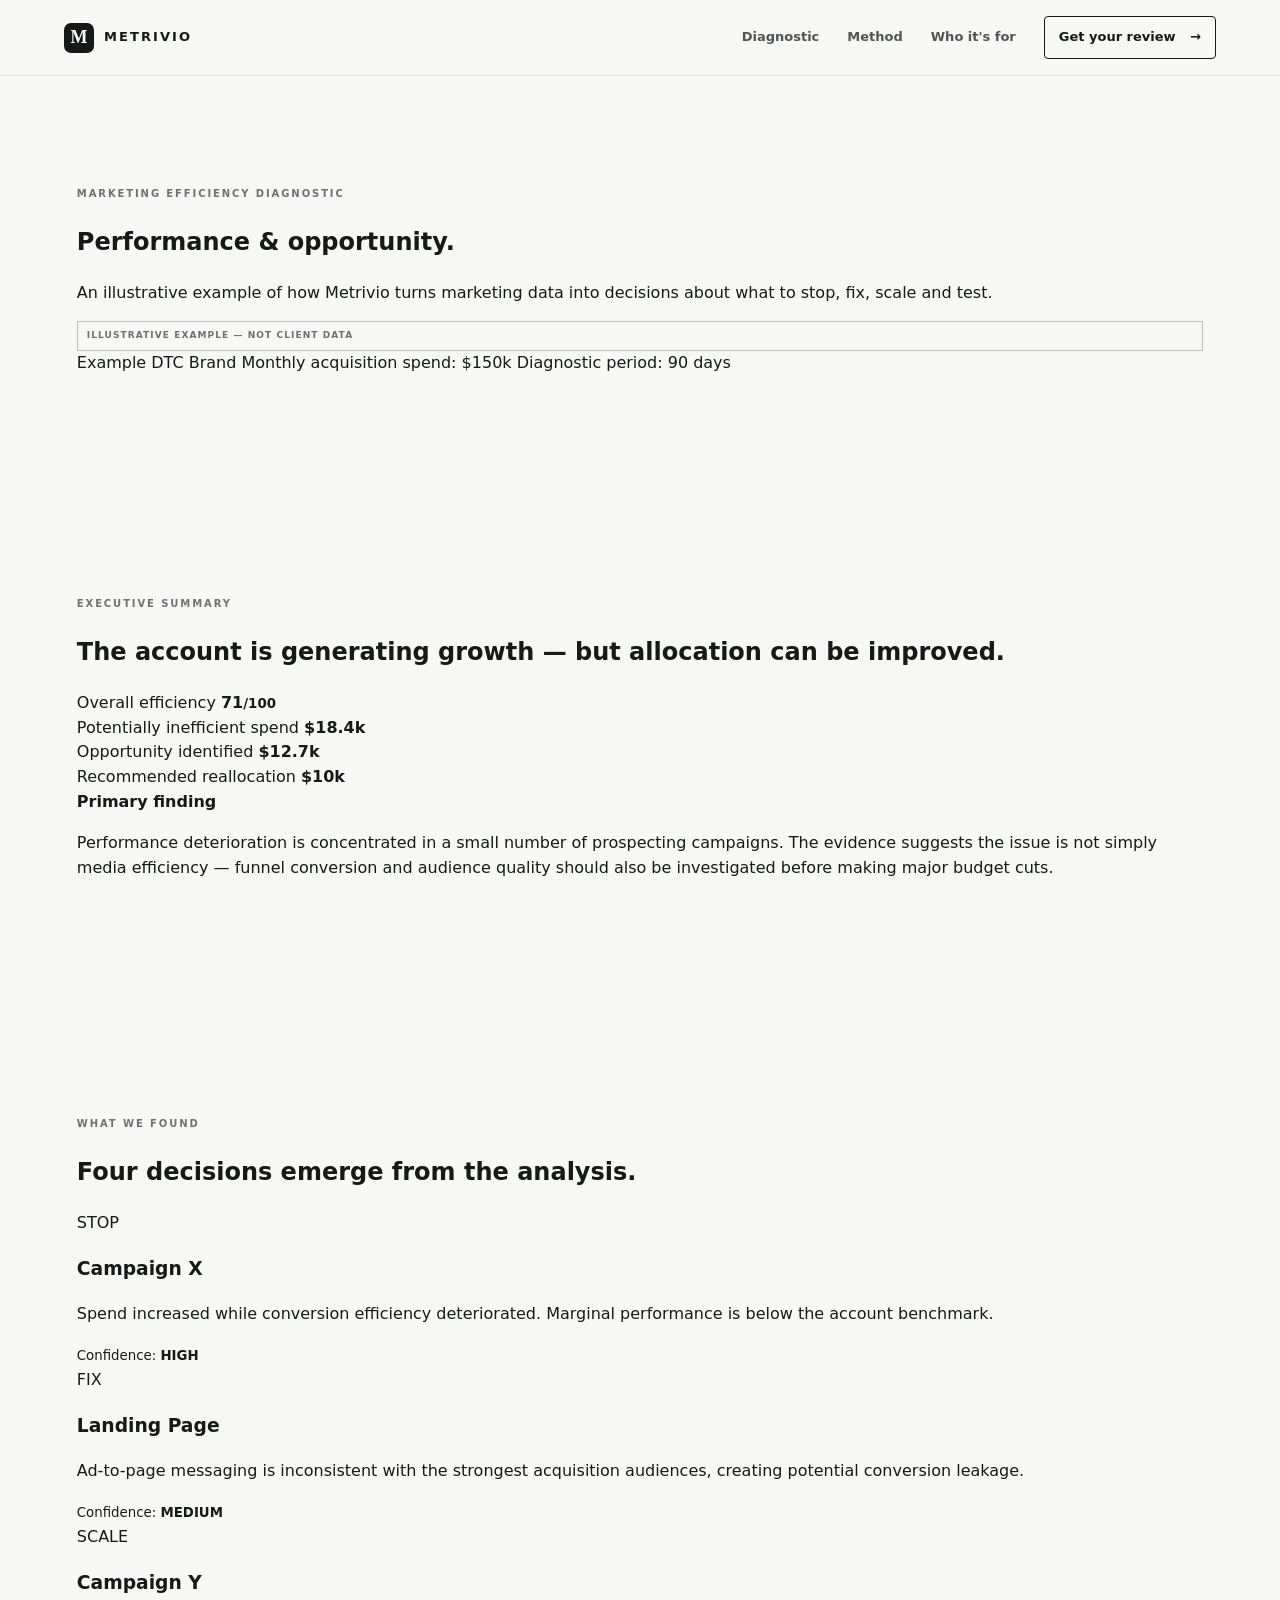
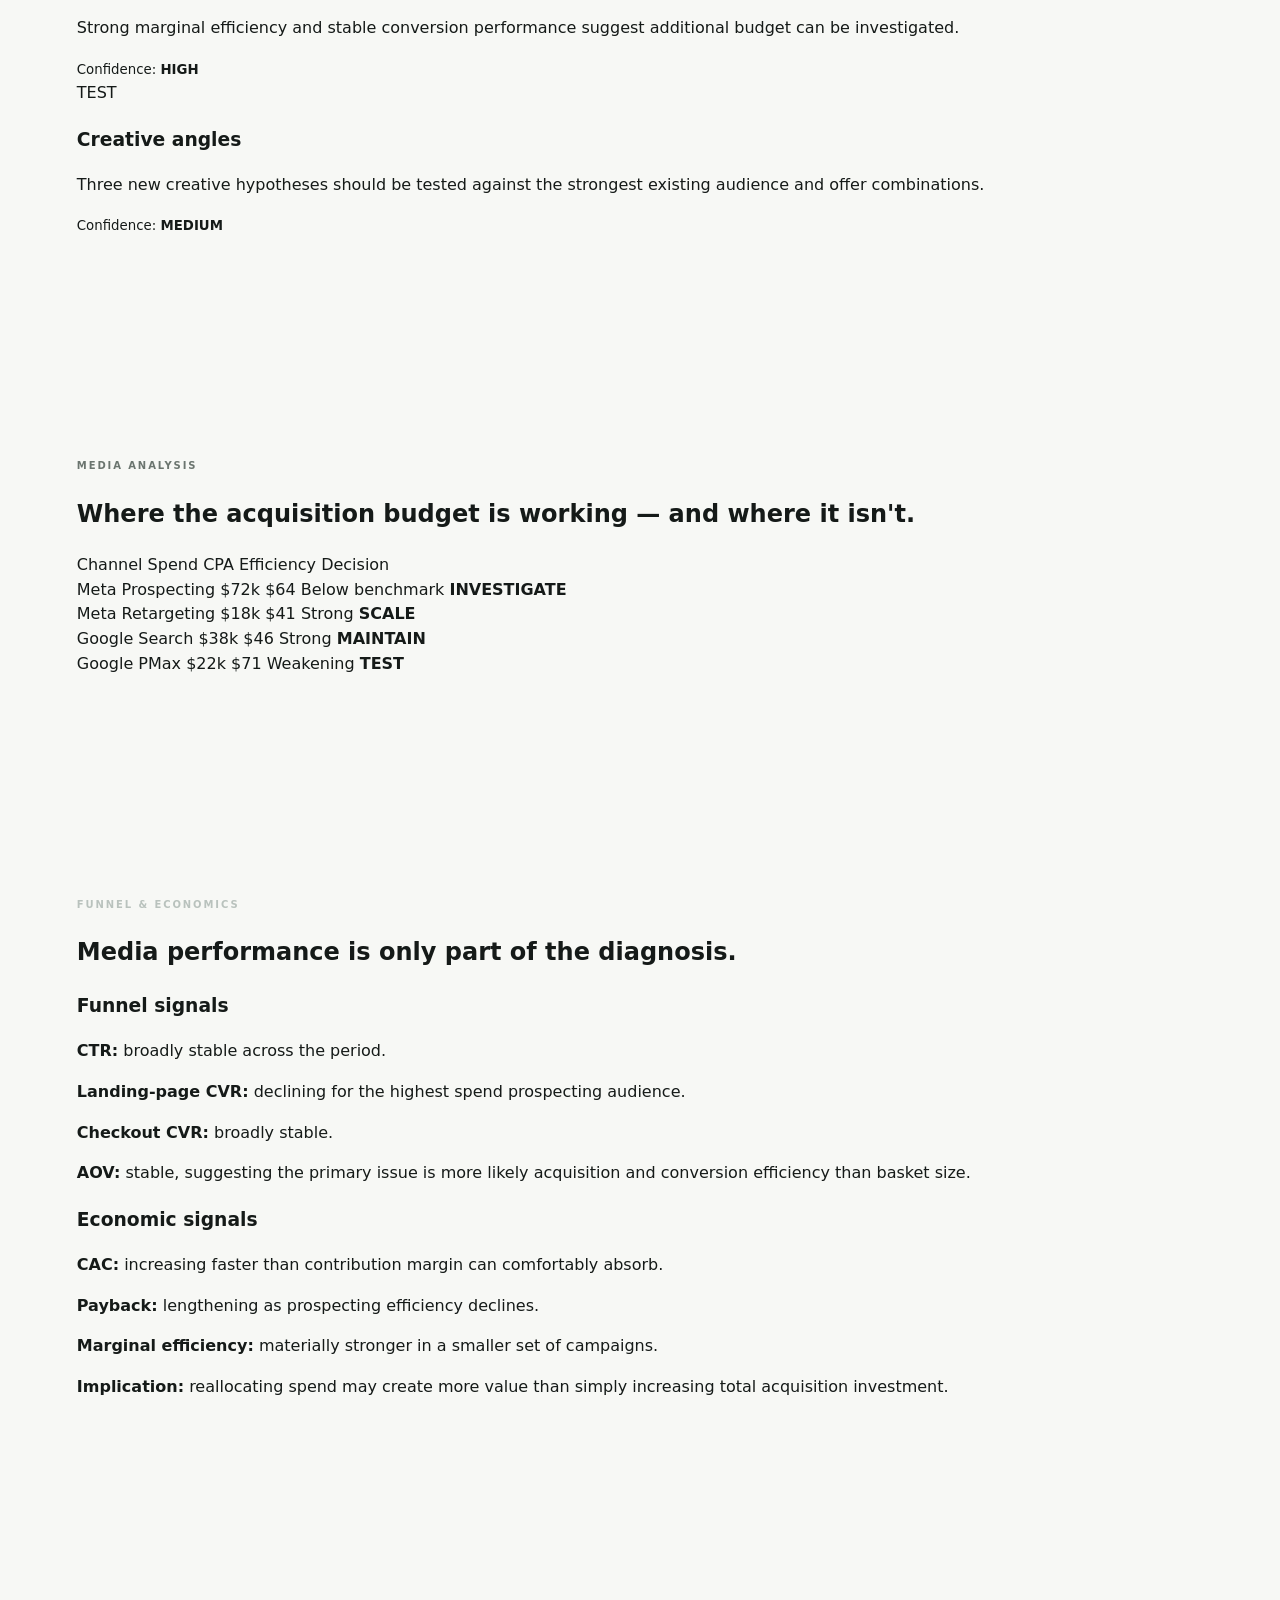
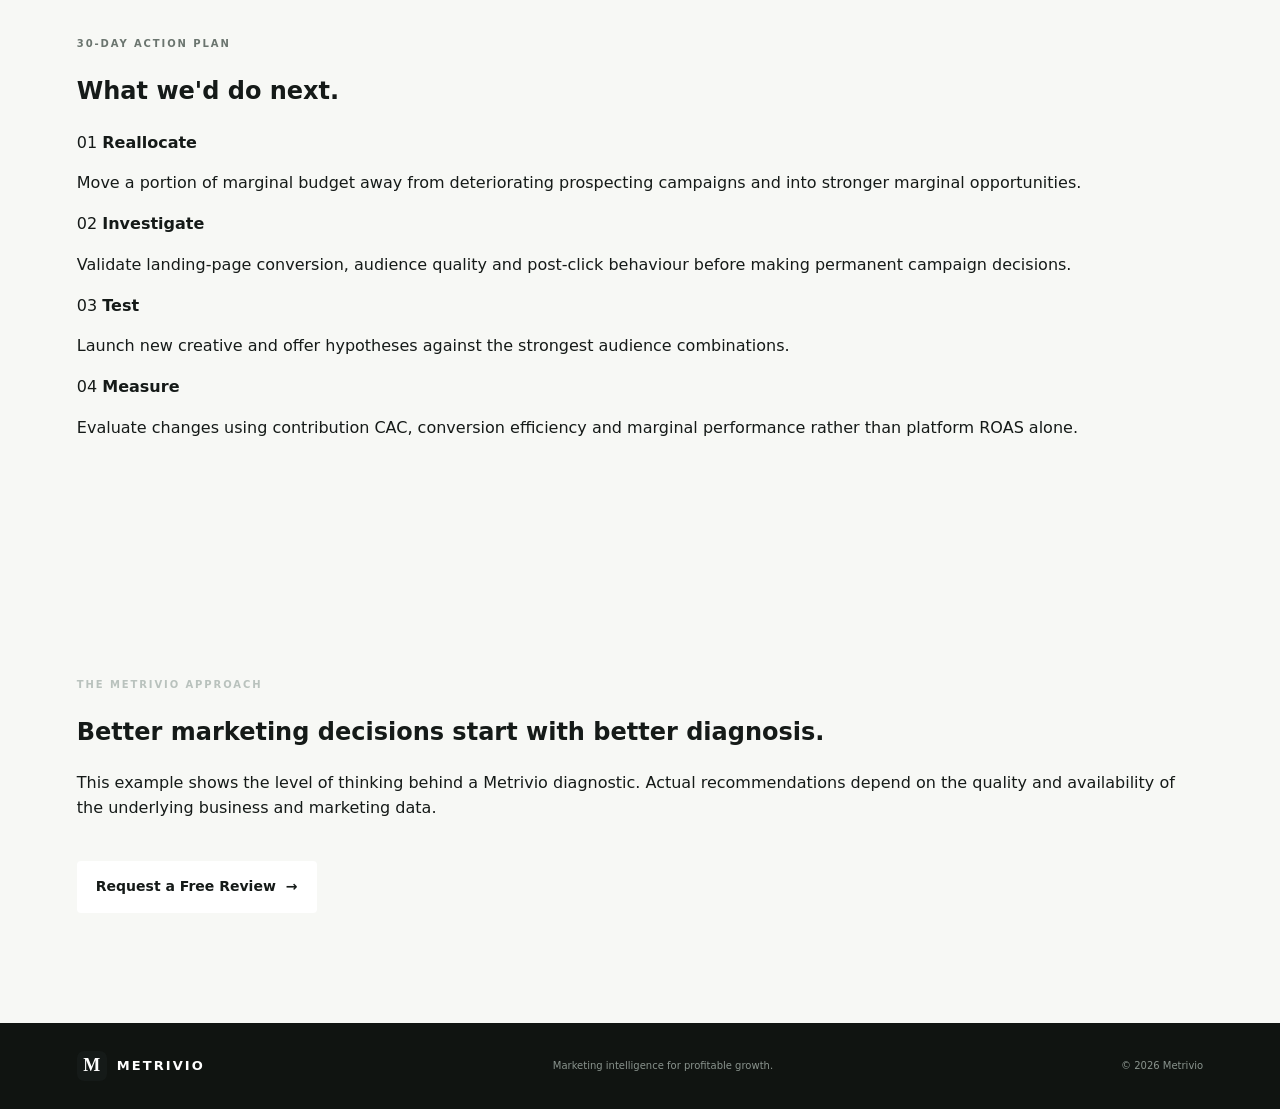
==== sample-report.html @ 9c907dd5 "Create sample-report.html" ====
<!doctype html>
<html lang="en">
<head>
  <meta charset="utf-8">
  <meta name="viewport" content="width=device-width, initial-scale=1">

  <title>Metrivio — Sample Marketing Efficiency Diagnostic</title>

  <meta name="description" content="Illustrative Metrivio Marketing Efficiency Diagnostic showing how marketing performance is assessed across media, funnel and economics.">

  <link rel="stylesheet" href="style.css">
</head>

<body>

<header class="site-header">
  <a class="brand" href="index.html" aria-label="Metrivio home">
    <span class="brand-mark">M</span>
    <span>METRIVIO</span>
  </a>

  <nav aria-label="Primary navigation">
    <a href="index.html#diagnostic">Diagnostic</a>
    <a href="index.html#method">Method</a>
    <a href="index.html#fit">Who it's for</a>
    <a class="nav-cta" href="index.html#contact">
      Get your review <span>→</span>
    </a>
  </nav>
</header>

<main>

<section class="report-hero">

  <div class="eyebrow">
    MARKETING EFFICIENCY DIAGNOSTIC
  </div>

  <div class="report-hero-top">

    <div>
      <h1>Performance &amp; opportunity.</h1>

      <p>
        An illustrative example of how Metrivio turns marketing data
        into decisions about what to stop, fix, scale and test.
      </p>
    </div>

    <div class="fictional">
      ILLUSTRATIVE EXAMPLE — NOT CLIENT DATA
    </div>

  </div>

  <div class="report-meta">
    <span>Example DTC Brand</span>
    <span>Monthly acquisition spend: $150k</span>
    <span>Diagnostic period: 90 days</span>
  </div>

</section>


<section class="report-section">

  <div class="report-section-head">
    <div class="eyebrow">EXECUTIVE SUMMARY</div>
    <h2>The account is generating growth — but allocation can be improved.</h2>
  </div>

  <div class="report-summary">

    <div>
      <span>Overall efficiency</span>
      <strong>71<small>/100</small></strong>
    </div>

    <div>
      <span>Potentially inefficient spend</span>
      <strong>$18.4k</strong>
    </div>

    <div>
      <span>Opportunity identified</span>
      <strong>$12.7k</strong>
    </div>

    <div>
      <span>Recommended reallocation</span>
      <strong>$10k</strong>
    </div>

  </div>

  <div class="report-callout">

    <strong>Primary finding</strong>

    <p>
      Performance deterioration is concentrated in a small number of
      prospecting campaigns. The evidence suggests the issue is not
      simply media efficiency — funnel conversion and audience quality
      should also be investigated before making major budget cuts.
    </p>

  </div>

</section>


<section class="report-section report-grey">

  <div class="report-section-head">
    <div class="eyebrow">WHAT WE FOUND</div>
    <h2>Four decisions emerge from the analysis.</h2>
  </div>

  <div class="report-decisions">

    <article>
      <span class="report-tag stop">STOP</span>
      <h3>Campaign X</h3>
      <p>
        Spend increased while conversion efficiency deteriorated.
        Marginal performance is below the account benchmark.
      </p>
      <small>Confidence: <strong>HIGH</strong></small>
    </article>

    <article>
      <span class="report-tag fix">FIX</span>
      <h3>Landing Page</h3>
      <p>
        Ad-to-page messaging is inconsistent with the strongest
        acquisition audiences, creating potential conversion leakage.
      </p>
      <small>Confidence: <strong>MEDIUM</strong></small>
    </article>

    <article>
      <span class="report-tag scale">SCALE</span>
      <h3>Campaign Y</h3>
      <p>
        Strong marginal efficiency and stable conversion performance
        suggest additional budget can be investigated.
      </p>
      <small>Confidence: <strong>HIGH</strong></small>
    </article>

    <article>
      <span class="report-tag test">TEST</span>
      <h3>Creative angles</h3>
      <p>
        Three new creative hypotheses should be tested against the
        strongest existing audience and offer combinations.
      </p>
      <small>Confidence: <strong>MEDIUM</strong></small>
    </article>

  </div>

</section>


<section class="report-section">

  <div class="report-section-head">
    <div class="eyebrow">MEDIA ANALYSIS</div>
    <h2>Where the acquisition budget is working — and where it isn't.</h2>
  </div>

  <div class="report-table">

    <div class="report-table-head">
      <span>Channel</span>
      <span>Spend</span>
      <span>CPA</span>
      <span>Efficiency</span>
      <span>Decision</span>
    </div>

    <div>
      <span>Meta Prospecting</span>
      <span>$72k</span>
      <span>$64</span>
      <span>Below benchmark</span>
      <b>INVESTIGATE</b>
    </div>

    <div>
      <span>Meta Retargeting</span>
      <span>$18k</span>
      <span>$41</span>
      <span>Strong</span>
      <b>SCALE</b>
    </div>

    <div>
      <span>Google Search</span>
      <span>$38k</span>
      <span>$46</span>
      <span>Strong</span>
      <b>MAINTAIN</b>
    </div>

    <div>
      <span>Google PMax</span>
      <span>$22k</span>
      <span>$71</span>
      <span>Weakening</span>
      <b>TEST</b>
    </div>

  </div>

</section>


<section class="report-section report-dark">

  <div class="report-section-head">
    <div class="eyebrow light">FUNNEL &amp; ECONOMICS</div>
    <h2>Media performance is only part of the diagnosis.</h2>
  </div>

  <div class="report-two-column">

    <div>
      <h3>Funnel signals</h3>

      <p>
        <strong>CTR:</strong> broadly stable across the period.
      </p>

      <p>
        <strong>Landing-page CVR:</strong> declining for the highest
        spend prospecting audience.
      </p>

      <p>
        <strong>Checkout CVR:</strong> broadly stable.
      </p>

      <p>
        <strong>AOV:</strong> stable, suggesting the primary issue is
        more likely acquisition and conversion efficiency than basket size.
      </p>
    </div>

    <div>
      <h3>Economic signals</h3>

      <p>
        <strong>CAC:</strong> increasing faster than contribution margin
        can comfortably absorb.
      </p>

      <p>
        <strong>Payback:</strong> lengthening as prospecting efficiency declines.
      </p>

      <p>
        <strong>Marginal efficiency:</strong> materially stronger in a
        smaller set of campaigns.
      </p>

      <p>
        <strong>Implication:</strong> reallocating spend may create more
        value than simply increasing total acquisition investment.
      </p>
    </div>

  </div>

</section>


<section class="report-section">

  <div class="report-section-head">
    <div class="eyebrow">30-DAY ACTION PLAN</div>
    <h2>What we'd do next.</h2>
  </div>

  <div class="report-actions">

    <div>
      <span>01</span>
      <strong>Reallocate</strong>
      <p>
        Move a portion of marginal budget away from deteriorating
        prospecting campaigns and into stronger marginal opportunities.
      </p>
    </div>

    <div>
      <span>02</span>
      <strong>Investigate</strong>
      <p>
        Validate landing-page conversion, audience quality and
        post-click behaviour before making permanent campaign decisions.
      </p>
    </div>

    <div>
      <span>03</span>
      <strong>Test</strong>
      <p>
        Launch new creative and offer hypotheses against the strongest
        audience combinations.
      </p>
    </div>

    <div>
      <span>04</span>
      <strong>Measure</strong>
      <p>
        Evaluate changes using contribution CAC, conversion efficiency
        and marginal performance rather than platform ROAS alone.
      </p>
    </div>

  </div>

</section>


<section class="report-final">

  <div class="eyebrow light">THE METRIVIO APPROACH</div>

  <h2>
    Better marketing decisions start with
    better diagnosis.
  </h2>

  <p>
    This example shows the level of thinking behind a Metrivio diagnostic.
    Actual recommendations depend on the quality and availability of the
    underlying business and marketing data.
  </p>

  <a class="button button-light" href="index.html#contact">
    Request a Free Review <span>→</span>
  </a>

</section>

</main>

<footer>

  <a class="brand" href="index.html">
    <span class="brand-mark">M</span>
    <span>METRIVIO</span>
  </a>

  <span>Marketing intelligence for profitable growth.</span>

  <span>© 2026 Metrivio</span>

</footer>

</body>
</html>
---- style.css ----
:root{--ink:#151a18;--muted:#68706c;--line:#dfe4e0;--paper:#f7f8f5;--white:#fff;--accent:#b8d8c2;--soft:#edf1ed;--serif:Georgia,"Times New Roman",serif;--sans:Inter,ui-sans-serif,system-ui,-apple-system,BlinkMacSystemFont,"Segoe UI",sans-serif}
*{box-sizing:border-box}html{scroll-behavior:smooth}body{margin:0;background:var(--paper);color:var(--ink);font-family:var(--sans);font-size:16px;line-height:1.55}a{color:inherit;text-decoration:none}button,input,select,textarea{font:inherit}section{padding:110px max(6vw,28px)}.site-header{height:76px;padding:0 max(5vw,24px);display:flex;align-items:center;justify-content:space-between;border-bottom:1px solid var(--line);background:rgba(247,248,245,.92);backdrop-filter:blur(12px);position:sticky;top:0;z-index:20}.brand{display:flex;align-items:center;gap:10px;font-size:13px;font-weight:800;letter-spacing:.16em}.brand-mark{width:30px;height:30px;border-radius:7px;background:var(--ink);color:#fff;display:grid;place-items:center;font-family:var(--serif);font-size:18px;letter-spacing:0}.site-header nav{display:flex;align-items:center;gap:28px;font-size:13px;font-weight:650}.site-header nav a:not(.nav-cta){color:#4e5652}.nav-cta{border:1px solid var(--ink);padding:10px 14px;border-radius:4px}.nav-cta span,.button span{margin-left:10px}.hero{padding-top:92px;padding-bottom:92px}.eyebrow{font-size:10px;letter-spacing:.19em;font-weight:800;color:#6b756f;margin-bottom:22px}.eyebrow span{display:inline-block;width:7px;height:7px;border-radius:50%;background:#88ad94;margin-right:8px}.eyebrow.light{color:#b9c2bd}.hero-grid{max-width:1240px;margin:auto;display:grid;grid-template-columns:1.07fr .93fr;gap:70px;align-items:center}.hero h1{font-size:clamp(48px,6.2vw,86px);line-height:.98;letter-spacing:-.055em;max-width:850px;margin:0 0 28px;font-weight:720}.hero h1 em,.dark-section h2 em,.progression h2 em,.cta-section h2 em{font-family:var(--serif);font-weight:400}.hero-copy{max-width:690px;font-size:19px;color:#4f5954;line-height:1.65}.hero-actions{margin-top:32px}.button{display:inline-flex;align-items:center;justify-content:center;border:0;border-radius:4px;padding:15px 19px;font-weight:750;font-size:14px;cursor:pointer;transition:.2s transform,.2s opacity}.button:hover{transform:translateY(-2px)}.button-dark{background:var(--ink);color:#fff}.button-light{background:#fff;color:var(--ink);margin-top:24px}.trust{font-size:11px;margin:25px 0 8px;color:#59635e;display:flex;gap:9px;flex-wrap:wrap}.trust i{font-style:normal;color:#a5ada8}.qualifier{font-size:12px;color:#6b746f}.flow-card{border:1px solid #d7ddd9;background:#fff;padding:28px;box-shadow:0 22px 60px rgba(21,26,24,.07)}.flow-label{font-size:10px;font-weight:800;letter-spacing:.17em;color:#7a837e;border-bottom:1px solid var(--line);padding-bottom:18px}.flow{padding-top:22px}.flow-node{display:grid;grid-template-columns:34px 1fr;column-gap:12px;padding:15px 0}.flow-node b{font-size:10px;color:#87908a}.flow-node strong{font-size:18px;line-height:1.2}.flow-node small{grid-column:2;color:#7b847f;font-size:11px;margin-top:2px}.flow-line{height:20px;border-left:1px solid #cbd3ce;margin-left:17px}.flow-node.accent{background:#eef4ef;margin:0 -14px;padding:15px 14px;border-left:2px solid #7ea18a}.flow-footer{border-top:1px solid var(--line);margin-top:16px;padding-top:16px;font-family:var(--serif);font-size:14px}.dashboard-section{background:#fff}.section-intro{max-width:1240px;margin:0 auto 44px}.section-intro h2,.method h2,.progression h2,.process h2,.faq h2{font-size:clamp(38px,4.6vw,62px);line-height:1.03;letter-spacing:-.045em;margin:0;max-width:800px}.section-intro p{color:var(--muted);max-width:560px;margin-top:18px}.dashboard{max-width:1240px;margin:auto;border:1px solid #cfd7d1;background:#f9faf8;box-shadow:0 24px 80px rgba(21,26,24,.08);padding:28px}.dash-top{display:flex;justify-content:space-between;gap:20px;align-items:start;border-bottom:1px solid var(--line);padding-bottom:20px}.dash-kicker{font-size:9px;letter-spacing:.18em;font-weight:800;color:#7a847e}.dash-top h3{font-size:20px;margin:5px 0 0}.fictional{font-size:9px;letter-spacing:.12em;font-weight:800;border:1px solid #b7c3bb;padding:7px 9px;color:#68736c;white-space:nowrap}.dash-metrics{display:grid;grid-template-columns:repeat(4,1fr);border-bottom:1px solid var(--line)}.dash-metrics>div{padding:24px 18px;border-right:1px solid var(--line)}.dash-metrics>div:last-child{border:0}.dash-metrics span{display:block;color:#6e7772;font-size:10px;text-transform:uppercase;letter-spacing:.08em}.dash-metrics strong{display:block;font-size:27px;letter-spacing:-.04em;margin-top:5px}.dash-metrics strong small{font-size:13px;color:#818983}.dash-metrics>div>small{font-size:10px;color:#8a928d}.meter{height:3px;background:#dfe5e1;margin-top:10px}.meter i{display:block;height:100%;background:#6f8d78}.decision-grid{display:grid;grid-template-columns:repeat(4,1fr);gap:10px;margin-top:18px}.decision{background:#fff;border:1px solid var(--line);padding:20px;min-height:160px}.decision .tag{font-size:9px;font-weight:850;letter-spacing:.15em;display:inline-block;padding:5px 7px;margin-bottom:30px}.decision.stop .tag{background:#ece3df}.decision.fix .tag{background:#ecece2}.decision.scale .tag{background:#e1eee5}.decision.test .tag{background:#e8e5ed}.decision b{display:block;font-size:15px}.decision p{font-size:11px;color:#6d7671;margin:3px 0 15px}.decision small{font-size:10px;color:#818a85}.dash-note{font-size:10px;color:#7d8681;margin:18px 0 0}.dark-section{background:var(--ink);color:#f5f7f4;padding-top:105px;padding-bottom:105px}.problem-grid{max-width:1240px;margin:auto;display:grid;grid-template-columns:.9fr 1.1fr;gap:100px}.dark-section h2{font-size:clamp(42px,5vw,68px);line-height:1.02;letter-spacing:-.05em;margin:0}.problem-cards{display:grid;gap:0}.problem-cards article{border-top:1px solid #3d4541;padding:25px 0}.problem-cards article:last-child{border-bottom:1px solid #3d4541}.problem-cards span{font-size:10px;color:#87918b}.problem-cards h3{font-size:19px;margin:4px 0}.problem-cards p{color:#aeb7b2;font-size:13px;max-width:470px;margin:0}.method{background:#f0f3ef}.centered{text-align:center}.centered h2{margin-left:auto;margin-right:auto}.steps{max-width:1240px;margin:auto;display:grid;grid-template-columns:repeat(5,1fr);border-top:1px solid #cdd5cf;border-bottom:1px solid #cdd5cf}.steps article{padding:28px 20px;border-right:1px solid #cdd5cf}.steps article:last-child{border:0}.steps span,.deliverable-grid span,.process-grid span{font-size:10px;color:#78827c}.steps h3{font-size:17px;margin:30px 0 8px}.steps p{font-size:12px;color:#66706a}.principle{max-width:1240px;margin:28px auto 0;border-left:3px solid #6f8d78;background:#e5ebe6;padding:20px 24px;display:flex;gap:28px;align-items:center}.principle strong{font-family:var(--serif);font-size:22px;font-weight:400}.principle span{font-size:12px;color:#606a64}.analyse{background:#fff}.analysis-grid{max-width:1240px;margin:auto;display:grid;grid-template-columns:repeat(4,1fr);border-top:1px solid var(--line);border-bottom:1px solid var(--line)}.analysis-grid article{padding:26px;border-right:1px solid var(--line);min-height:300px}.analysis-grid article:last-child{border:0}.analysis-no{font-size:10px;color:#859089}.analysis-grid h3{font-family:var(--serif);font-size:29px;font-weight:400;margin:22px 0}.analysis-grid div{font-size:12px;padding:6px 0;border-top:1px solid #edf0ed;color:#5d6862}.closing-line{max-width:800px;margin:34px auto 0;text-align:center;font-family:var(--serif);font-size:22px}.progression{background:#e9eee9}.metric-path{max-width:1000px;margin:55px auto 30px;display:flex;justify-content:center;align-items:center;gap:22px;flex-wrap:wrap}.metric-path span,.metric-path strong{font-size:clamp(16px,2vw,25px);letter-spacing:-.02em}.metric-path strong{font-family:var(--serif);font-weight:400}.metric-path i{font-style:normal;color:#849088}.center-copy{max-width:650px;text-align:center;margin:auto;color:#626c66;font-size:13px}.deliverables{background:#fff}.deliverable-grid{max-width:1240px;margin:auto;display:grid;grid-template-columns:repeat(4,1fr);border-top:1px solid var(--line);border-bottom:1px solid var(--line)}.deliverable-grid article{padding:30px 24px;border-right:1px solid var(--line);min-height:220px}.deliverable-grid article:last-child{border:0}.deliverable-grid h3{font-size:17px;margin:30px 0 8px}.deliverable-grid p{font-size:12px;color:#69736d}.no-fluff{max-width:1240px;margin:20px auto 0;text-align:right;font-size:12px;color:#707a74}.no-fluff strong{color:var(--ink)}.example{background:#f1f3f0}.example-head{max-width:1240px;margin:auto;display:grid;grid-template-columns:1fr auto;align-items:end}.example-head .eyebrow{grid-column:1/-1}.example-head h2{font-size:clamp(38px,4.6vw,58px);line-height:1;letter-spacing:-.045em;margin:0}.example-table{max-width:1240px;margin:45px auto 0;border-top:1px solid #cbd3ce}.example-table>div{display:grid;grid-template-columns:180px 1fr;gap:30px;padding:22px 0;border-bottom:1px solid #cbd3ce}.example-table b{font-size:10px;text-transform:uppercase;letter-spacing:.13em}.example-table p{margin:0;font-size:14px;color:#5e6862;max-width:700px}.fit{background:#fff;display:grid;grid-template-columns:1fr 1fr;gap:80px;max-width:none}.fit>div{max-width:570px}.fit>div:first-child{justify-self:end}.fit h2{font-size:clamp(40px,4.8vw,62px);line-height:1.02;letter-spacing:-.05em;margin:0}.fit-columns{display:grid;grid-template-columns:1fr 1fr;gap:40px}.fit-columns h3{font-size:13px;text-transform:uppercase;letter-spacing:.1em;margin:0 0 18px}.fit-columns p{font-size:12px;color:#606a64;margin:9px 0}.not-fit{border-left:1px solid var(--line);padding-left:40px}.about{max-width:1240px;margin:auto;display:grid;grid-template-columns:150px 1fr;gap:60px;align-items:start}.about-mark{font-family:var(--serif);font-size:100px;line-height:.8}.about h2{font-size:clamp(40px,4.5vw,60px);letter-spacing:-.05em;margin:0 0 20px}.about p{max-width:700px;color:#5d6862}.founder{margin-top:35px;display:flex;gap:14px;align-items:baseline}.founder strong{font-size:14px}.founder span{font-size:11px;color:#77807b}.process{background:#f0f3ef}.process-grid{max-width:1240px;margin:auto;display:grid;grid-template-columns:repeat(4,1fr);border-top:1px solid #cdd5cf}.process-grid article{padding:28px 20px;border-right:1px solid #cdd5cf}.process-grid article:last-child{border:0}.process-grid b{display:block;margin:24px 0 6px;font-size:16px}.process-grid p{font-size:12px;color:#66706a}.faq{background:#fff;display:grid;grid-template-columns:.75fr 1.25fr;gap:90px}.faq-list{border-top:1px solid var(--line)}details{border-bottom:1px solid var(--line);padding:0}summary{list-style:none;cursor:pointer;padding:22px 0;font-weight:700;font-size:14px;display:flex;justify-content:space-between}summary::-webkit-details-marker{display:none}summary:after{content:"+";font-size:20px;font-weight:400;color:#7c8680}details[open] summary:after{content:"−"}details p{font-size:13px;color:#66706a;max-width:600px;margin:0 0 22px}.cta-section{background:var(--ink);color:#fff;padding-top:105px;padding-bottom:100px}.cta-inner{max-width:1050px;margin:auto}.cta-section h2{font-size:clamp(46px,6vw,78px);line-height:.98;letter-spacing:-.055em;margin:0;max-width:950px}.cta-section>div>p{color:#b6bfba;max-width:620px;font-size:16px;margin:25px 0}.form-grid{display:grid;grid-template-columns:1fr 1fr;gap:16px;margin-top:35px}.form-grid label{font-size:10px;letter-spacing:.08em;text-transform:uppercase;color:#aeb8b2}.form-grid input,.form-grid select,.form-grid textarea{display:block;width:100%;margin-top:7px;background:#202622;border:1px solid #424a46;color:#fff;border-radius:3px;padding:12px 13px;outline:none;resize:vertical}.form-grid input:focus,.form-grid select:focus,.form-grid textarea:focus{border-color:#a9b7ae}.form-note{font-size:11px!important;color:#8f9993!important;margin:14px 0 0!important}.endpoint-note{font-size:10px!important;color:#68736c!important;margin-top:18px!important}.success{margin-top:30px;padding:25px;border:1px solid #4b5a51;background:#1c241f;display:grid;gap:5px}.success[hidden]{display:none!important}.success span{font-size:12px;color:#aab5ae}footer{background:#101411;color:#89938d;padding:28px max(6vw,28px);display:flex;align-items:center;justify-content:space-between;gap:20px;font-size:10px}footer .brand{color:#fff}.sticky-cta{display:none}
@media(max-width:900px){section{padding:80px 24px}.site-header nav a:not(.nav-cta){display:none}.hero{padding-top:65px}.hero-grid,.problem-grid,.fit,.faq{grid-template-columns:1fr;gap:45px}.hero h1{font-size:clamp(45px,12vw,70px)}.flow-card{max-width:650px}.dash-metrics{grid-template-columns:1fr 1fr}.dash-metrics>div:nth-child(2){border-right:0}.dash-metrics>div:nth-child(-n+2){border-bottom:1px solid var(--line)}.decision-grid{grid-template-columns:1fr 1fr}.steps{grid-template-columns:1fr 1fr}.steps article:nth-child(2n){border-right:0}.steps article{border-bottom:1px solid #cdd5cf}.steps article:last-child{grid-column:1/-1}.analysis-grid{grid-template-columns:1fr 1fr}.analysis-grid article:nth-child(2){border-right:0}.analysis-grid article{border-bottom:1px solid var(--line)}.deliverable-grid{grid-template-columns:1fr 1fr}.deliverable-grid article:nth-child(2){border-right:0}.deliverable-grid article{border-bottom:1px solid var(--line)}.fit>div:first-child{justify-self:auto}.about{grid-template-columns:80px 1fr;gap:30px}.about-mark{font-size:65px}.process-grid{grid-template-columns:1fr 1fr}.process-grid article:nth-child(2){border-right:0}.process-grid article{border-bottom:1px solid #cdd5cf}.faq{gap:35px}.sticky-cta{display:flex;position:fixed;bottom:14px;left:14px;right:14px;z-index:30;background:var(--ink);color:#fff;justify-content:center;padding:14px;border-radius:4px;font-size:13px;font-weight:750;box-shadow:0 10px 30px rgba(0,0,0,.2)}.sticky-cta span{margin-left:10px}.form-grid{grid-template-columns:1fr}footer{flex-wrap:wrap}}
@media(max-width:560px){.site-header{height:66px}.nav-cta{padding:8px 10px;font-size:11px}.hero-copy{font-size:16px}.trust{display:block;line-height:2}.trust i{margin:0 5px}.flow-card{padding:20px}.dash-top{display:block}.fictional{display:inline-block;margin-top:15px;white-space:normal}.dash-metrics,.decision-grid,.analysis-grid,.deliverable-grid,.process-grid{grid-template-columns:1fr}.dash-metrics>div{border-right:0!important;border-bottom:1px solid var(--line)}.decision{min-height:140px}.steps{grid-template-columns:1fr}.steps article{border-right:0!important}.steps article:last-child{grid-column:auto}.principle{display:block}.principle span{display:block;margin-top:8px}.example-head{display:block}.example-head .fictional{margin-top:18px}.example-table>div{grid-template-columns:1fr;gap:8px}.fit-columns{grid-template-columns:1fr;gap:28px}.not-fit{border-left:0;border-top:1px solid var(--line);padding:28px 0 0}.about{grid-template-columns:1fr}.about-mark{display:none}.form-grid{gap:13px}footer{display:grid}}
.founder-note {
    font-size: 13px;
    color: #5d6862;
    max-width: 700px;
    margin-top: 16px;
}
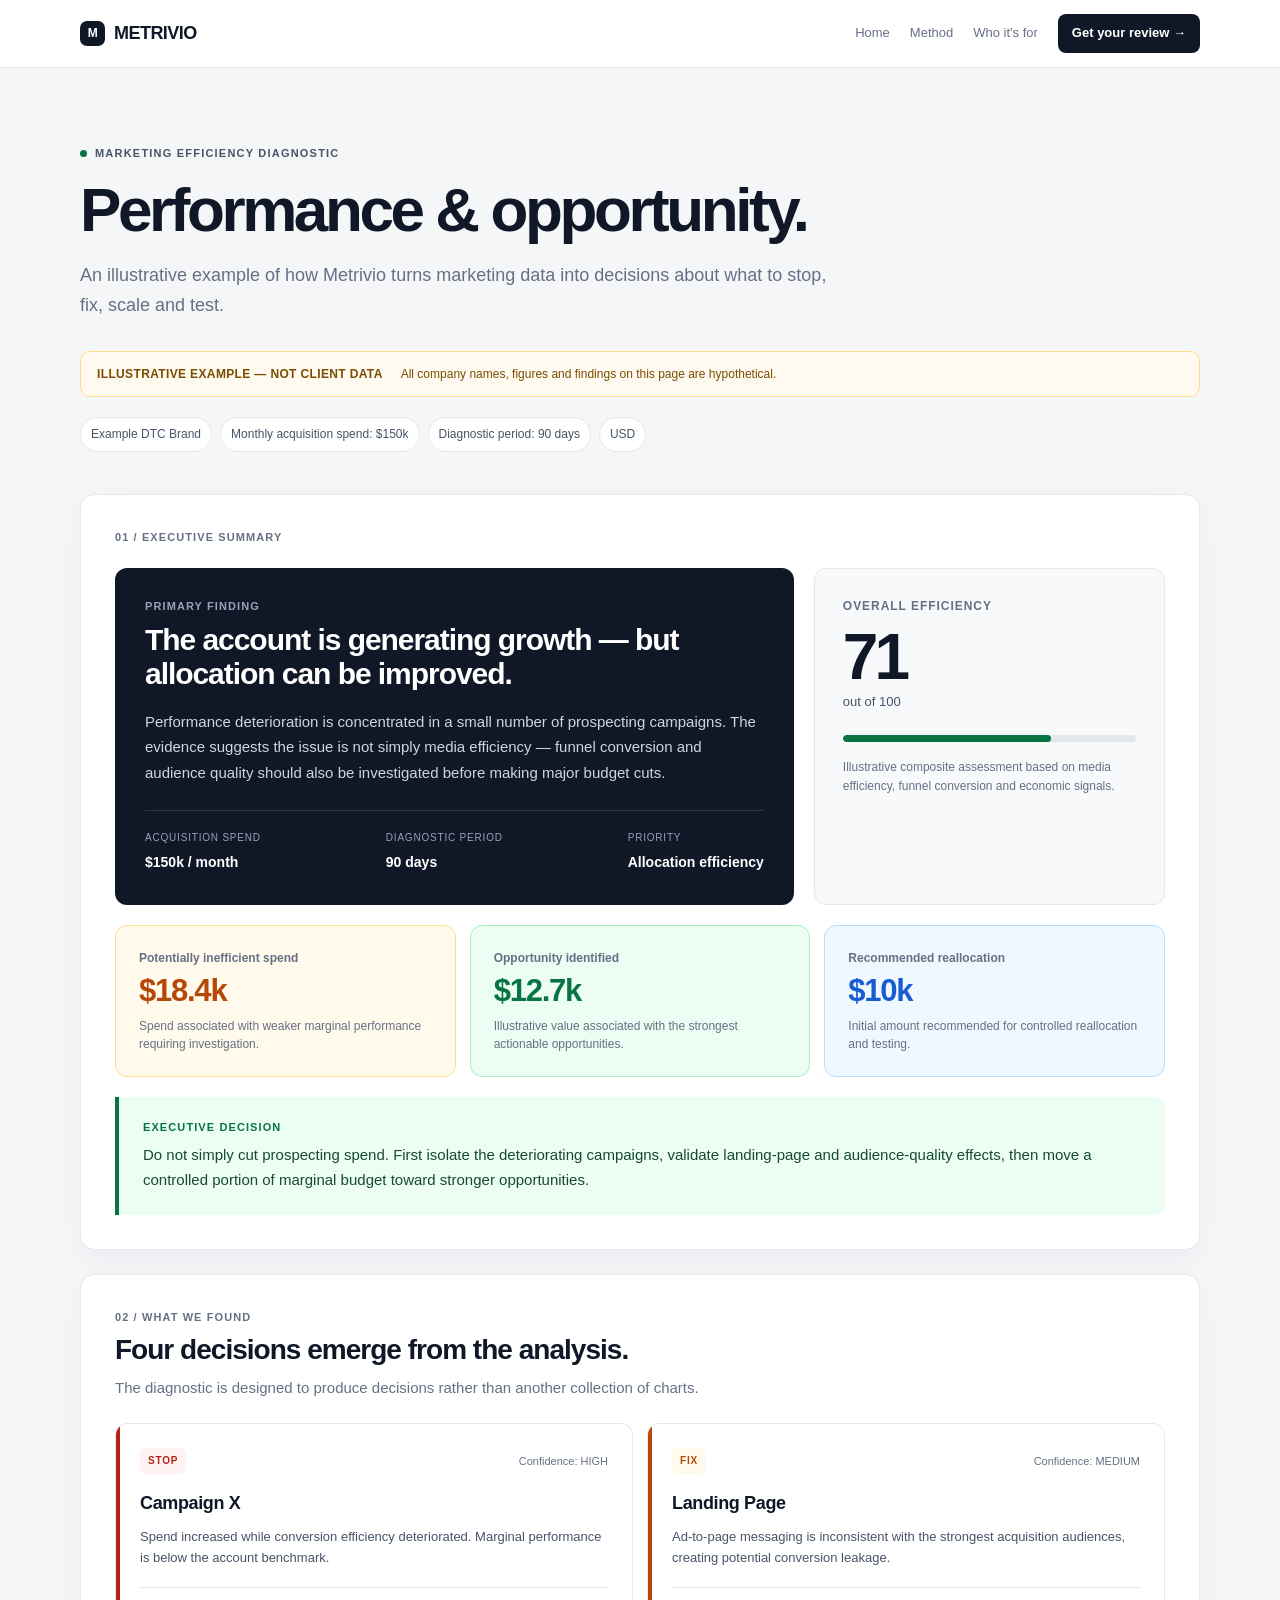
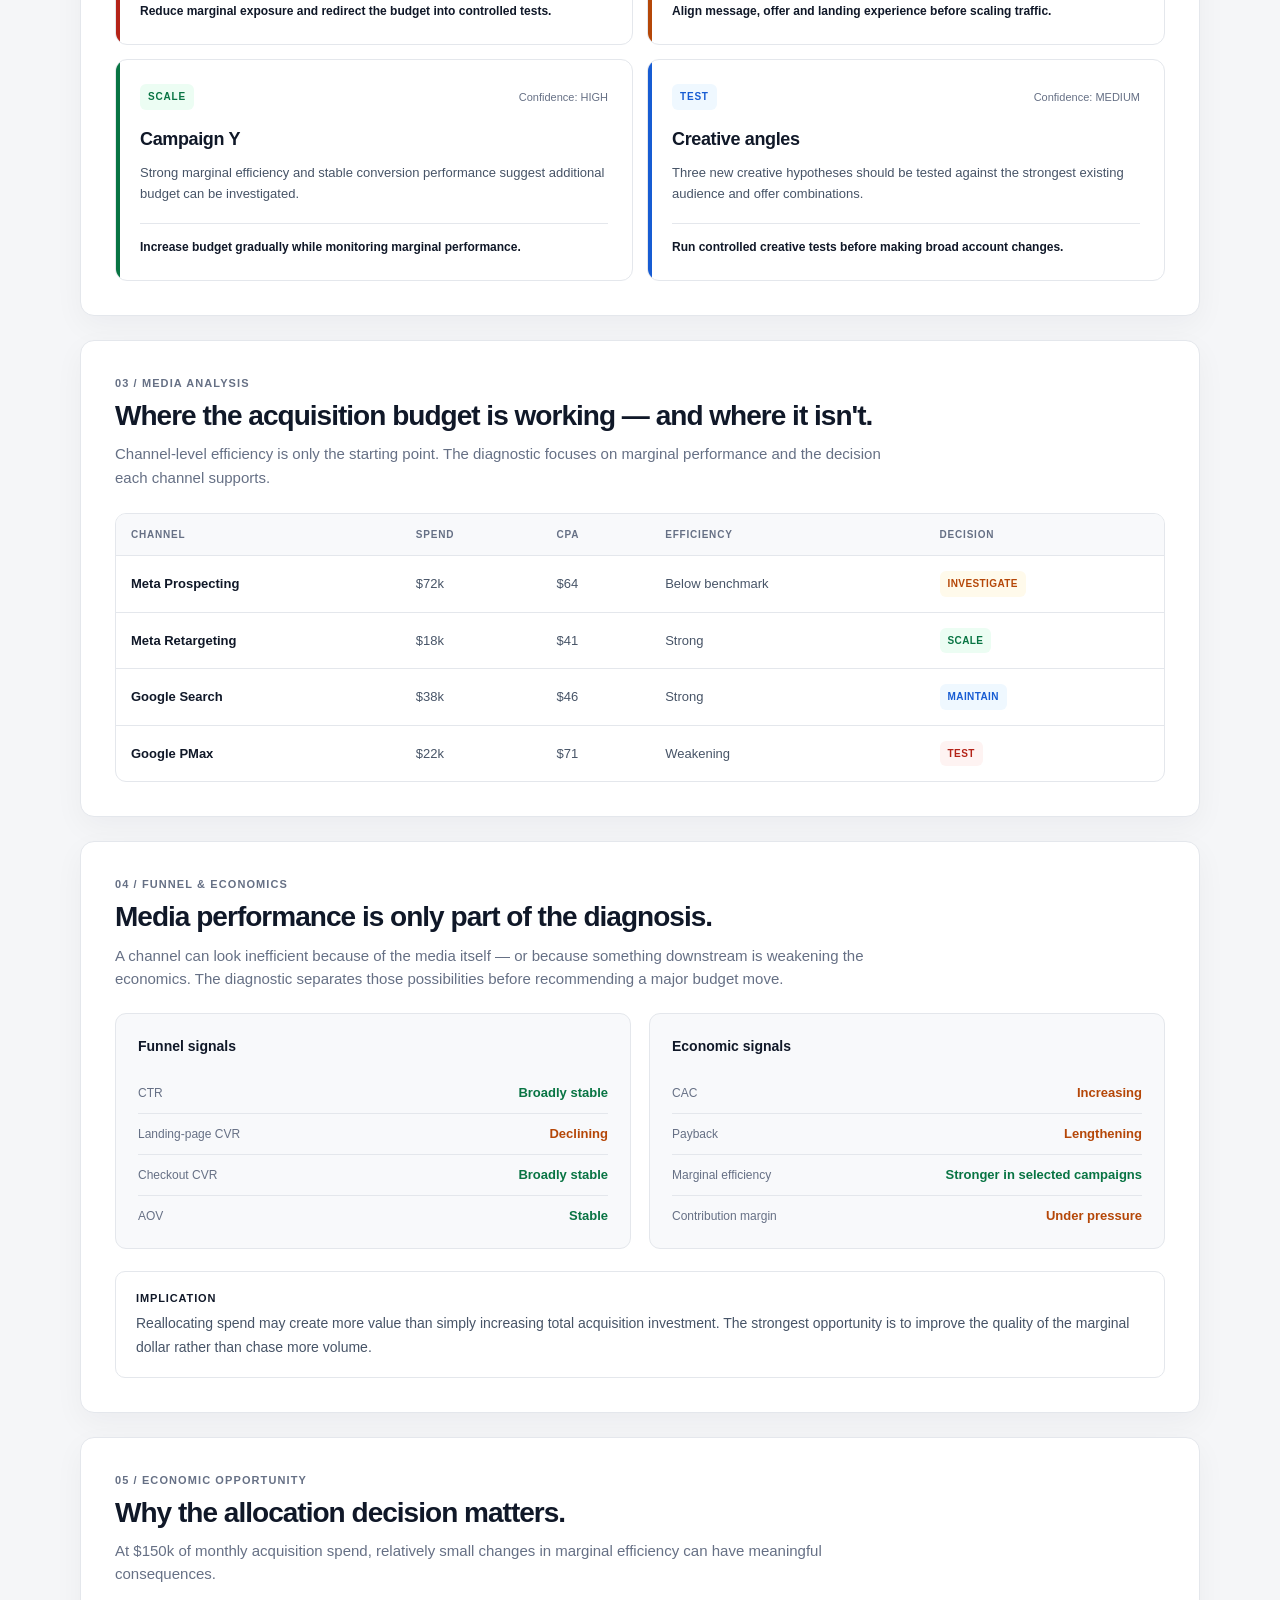
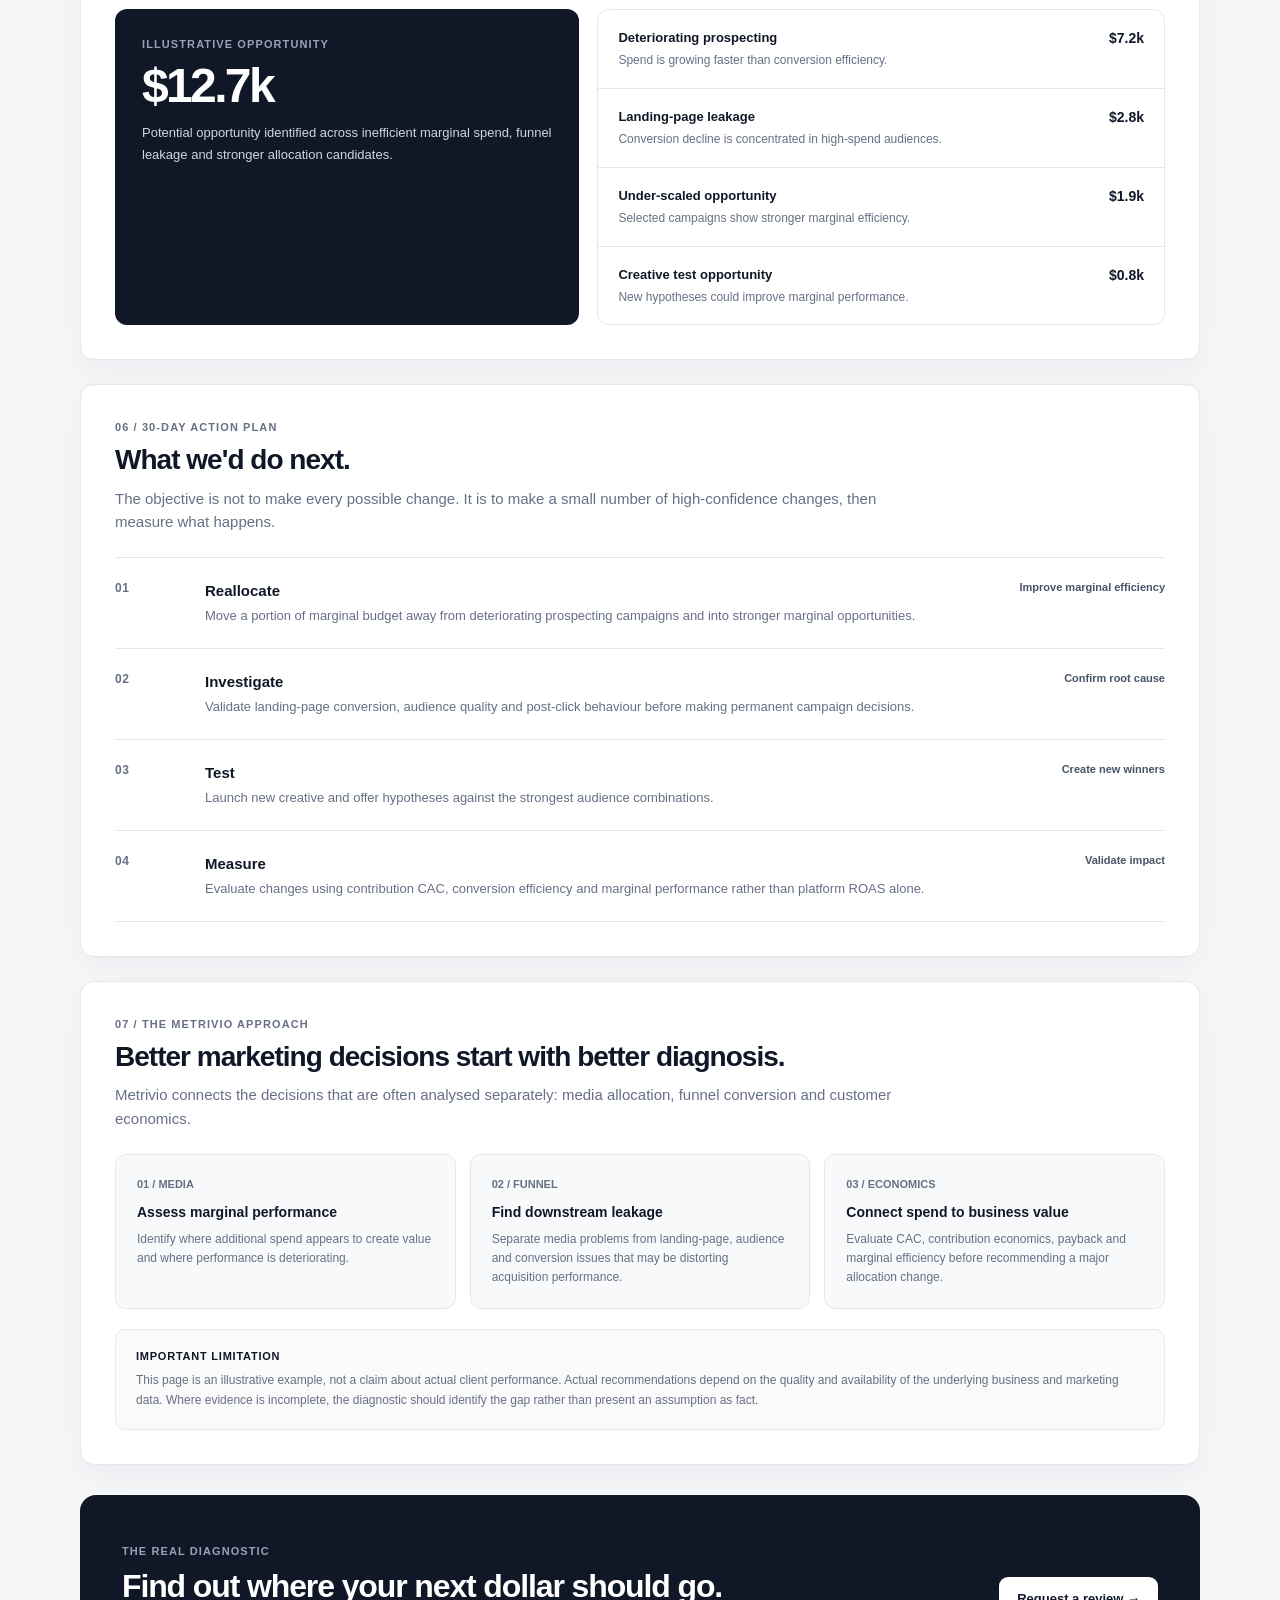
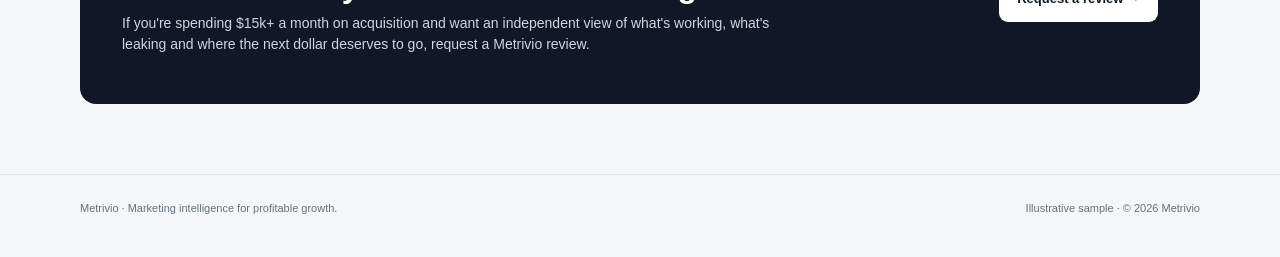
==== commit 948bca19: "Update sample-report.html" ====
--- a/sample-report.html
+++ b/sample-report.html
@@ -1,367 +1,1931 @@
-<!doctype html>
+<!DOCTYPE html>
 <html lang="en">
 <head>
-  <meta charset="utf-8">
-  <meta name="viewport" content="width=device-width, initial-scale=1">
+  <meta charset="UTF-8">
+  <meta name="viewport" content="width=device-width, initial-scale=1.0">
 
   <title>Metrivio — Sample Marketing Efficiency Diagnostic</title>
 
-  <meta name="description" content="Illustrative Metrivio Marketing Efficiency Diagnostic showing how marketing performance is assessed across media, funnel and economics.">
-
-  <link rel="stylesheet" href="style.css">
+  <meta
+    name="description"
+    content="An illustrative Metrivio marketing efficiency diagnostic showing how acquisition data becomes clearer business decisions."
+  >
+
+  <style>
+    :root {
+      --bg: #f5f6f8;
+      --surface: #ffffff;
+      --surface-soft: #f8f9fb;
+      --ink: #101828;
+      --muted: #667085;
+      --muted-dark: #475467;
+      --line: #e4e7ec;
+      --navy: #101828;
+
+      --green: #087443;
+      --green-bg: #ecfdf3;
+      --green-line: #abefc6;
+
+      --red: #b42318;
+      --red-bg: #fef3f2;
+      --red-line: #fecdca;
+
+      --amber: #b54708;
+      --amber-bg: #fffaeb;
+      --amber-line: #fedf89;
+
+      --blue: #175cd3;
+      --blue-bg: #eff8ff;
+      --blue-line: #b2ddff;
+
+      --shadow: 0 10px 30px rgba(16, 24, 40, 0.045);
+      --radius: 14px;
+      --max: 1120px;
+    }
+
+    * {
+      box-sizing: border-box;
+      margin: 0;
+      padding: 0;
+    }
+
+    html {
+      scroll-behavior: smooth;
+    }
+
+    body {
+      background: var(--bg);
+      color: var(--ink);
+      font-family:
+        Inter,
+        ui-sans-serif,
+        -apple-system,
+        BlinkMacSystemFont,
+        "Segoe UI",
+        Roboto,
+        Helvetica,
+        Arial,
+        sans-serif;
+      line-height: 1.55;
+      -webkit-font-smoothing: antialiased;
+      text-rendering: optimizeLegibility;
+    }
+
+    a {
+      color: inherit;
+      text-decoration: none;
+    }
+
+    .container {
+      width: min(calc(100% - 40px), var(--max));
+      margin: 0 auto;
+    }
+
+    /* =========================
+       NAVIGATION
+    ========================== */
+
+    .topbar {
+      height: 68px;
+      background: rgba(255, 255, 255, 0.94);
+      border-bottom: 1px solid var(--line);
+      position: sticky;
+      top: 0;
+      z-index: 50;
+      backdrop-filter: blur(12px);
+    }
+
+    .topbar-inner {
+      height: 100%;
+      display: flex;
+      align-items: center;
+      justify-content: space-between;
+    }
+
+    .brand {
+      display: flex;
+      align-items: center;
+      gap: 9px;
+      font-size: 18px;
+      font-weight: 750;
+      letter-spacing: -0.03em;
+    }
+
+    .brand-mark {
+      width: 25px;
+      height: 25px;
+      border-radius: 7px;
+      background: var(--navy);
+      color: #fff;
+      display: grid;
+      place-items: center;
+      font-size: 12px;
+      font-weight: 800;
+    }
+
+    .nav-right {
+      display: flex;
+      align-items: center;
+      gap: 20px;
+      color: var(--muted);
+      font-size: 13px;
+    }
+
+    .nav-right a:hover {
+      color: var(--ink);
+    }
+
+    .nav-cta {
+      color: #fff !important;
+      background: var(--navy);
+      padding: 9px 14px;
+      border-radius: 8px;
+      font-weight: 650;
+    }
+
+    /* =========================
+       REPORT HEADER
+    ========================== */
+
+    .report-header {
+      padding: 72px 0 42px;
+    }
+
+    .eyebrow {
+      display: inline-flex;
+      align-items: center;
+      gap: 8px;
+      color: var(--muted-dark);
+      font-size: 11px;
+      font-weight: 750;
+      letter-spacing: 0.11em;
+      text-transform: uppercase;
+      margin-bottom: 16px;
+    }
+
+    .eyebrow-dot {
+      width: 7px;
+      height: 7px;
+      border-radius: 50%;
+      background: var(--green);
+    }
+
+    h1 {
+      max-width: 850px;
+      font-size: clamp(40px, 5.2vw, 62px);
+      line-height: 1.02;
+      letter-spacing: -0.055em;
+      font-weight: 760;
+      margin-bottom: 20px;
+    }
+
+    .header-subtitle {
+      max-width: 760px;
+      color: var(--muted);
+      font-size: 18px;
+      line-height: 1.65;
+    }
+
+    .illustrative-banner {
+      margin-top: 30px;
+      display: flex;
+      flex-wrap: wrap;
+      align-items: center;
+      gap: 10px 18px;
+      padding: 13px 16px;
+      border: 1px solid var(--amber-line);
+      background: #fffaf0;
+      border-radius: 10px;
+      color: #7a4d00;
+      font-size: 12px;
+    }
+
+    .illustrative-banner strong {
+      font-weight: 800;
+      letter-spacing: 0.03em;
+    }
+
+    .report-meta {
+      margin-top: 20px;
+      display: flex;
+      flex-wrap: wrap;
+      gap: 8px;
+    }
+
+    .meta-pill {
+      padding: 7px 10px;
+      border: 1px solid var(--line);
+      background: #fff;
+      border-radius: 999px;
+      color: var(--muted-dark);
+      font-size: 12px;
+    }
+
+    /* =========================
+       GENERAL SECTIONS
+    ========================== */
+
+    section {
+      margin-bottom: 24px;
+    }
+
+    .section-card {
+      background: var(--surface);
+      border: 1px solid var(--line);
+      border-radius: var(--radius);
+      box-shadow: var(--shadow);
+    }
+
+    .section-inner {
+      padding: 34px;
+    }
+
+    .section-label {
+      color: var(--muted);
+      font-size: 11px;
+      font-weight: 750;
+      letter-spacing: 0.1em;
+      text-transform: uppercase;
+      margin-bottom: 8px;
+    }
+
+    h2 {
+      font-size: 28px;
+      line-height: 1.15;
+      letter-spacing: -0.035em;
+      margin-bottom: 10px;
+    }
+
+    .section-intro {
+      max-width: 780px;
+      color: var(--muted);
+      font-size: 15px;
+    }
+
+    /* =========================
+       EXECUTIVE SUMMARY
+    ========================== */
+
+    .executive-grid {
+      display: grid;
+      grid-template-columns: 1.45fr 0.75fr;
+      gap: 20px;
+      margin-top: 22px;
+    }
+
+    .headline-panel {
+      padding: 30px;
+      border-radius: 12px;
+      background: var(--navy);
+      color: #fff;
+    }
+
+    .headline-panel .section-label {
+      color: #98a2b3;
+    }
+
+    .headline-panel h2 {
+      max-width: 680px;
+      font-size: 30px;
+      margin-bottom: 17px;
+    }
+
+    .headline-panel p {
+      max-width: 720px;
+      color: #d0d5dd;
+      font-size: 15px;
+      line-height: 1.7;
+    }
+
+    .headline-bottom {
+      display: flex;
+      flex-wrap: wrap;
+      justify-content: space-between;
+      gap: 20px;
+      margin-top: 25px;
+      padding-top: 19px;
+      border-top: 1px solid rgba(255,255,255,0.13);
+    }
+
+    .headline-bottom-item span {
+      display: block;
+      color: #98a2b3;
+      font-size: 10px;
+      text-transform: uppercase;
+      letter-spacing: 0.08em;
+      margin-bottom: 4px;
+    }
+
+    .headline-bottom-item strong {
+      font-size: 14px;
+      font-weight: 650;
+    }
+
+    .score-panel {
+      padding: 28px;
+      border: 1px solid var(--line);
+      border-radius: 12px;
+      background: var(--surface-soft);
+    }
+
+    .score-title {
+      color: var(--muted);
+      font-size: 12px;
+      font-weight: 700;
+      text-transform: uppercase;
+      letter-spacing: 0.08em;
+    }
+
+    .score {
+      margin: 10px 0 3px;
+      font-size: 64px;
+      line-height: 1;
+      letter-spacing: -0.06em;
+      font-weight: 760;
+    }
+
+    .score-label {
+      color: var(--muted-dark);
+      font-size: 13px;
+    }
+
+    .score-bar {
+      height: 7px;
+      margin: 22px 0 16px;
+      background: #e4e7ec;
+      border-radius: 999px;
+      overflow: hidden;
+    }
+
+    .score-fill {
+      width: 71%;
+      height: 100%;
+      background: var(--green);
+      border-radius: inherit;
+    }
+
+    .score-note {
+      color: var(--muted);
+      font-size: 12px;
+      line-height: 1.6;
+    }
+
+    /* =========================
+       MONEY CARDS
+    ========================== */
+
+    .money-grid {
+      display: grid;
+      grid-template-columns: repeat(3, 1fr);
+      gap: 14px;
+      margin-top: 20px;
+    }
+
+    .money-card {
+      padding: 23px;
+      border: 1px solid var(--line);
+      border-radius: 12px;
+      background: #fff;
+    }
+
+    .money-card .label {
+      color: var(--muted);
+      font-size: 12px;
+      font-weight: 650;
+      margin-bottom: 7px;
+    }
+
+    .money-card .value {
+      font-size: 31px;
+      line-height: 1.1;
+      letter-spacing: -0.04em;
+      font-weight: 750;
+    }
+
+    .money-card .description {
+      margin-top: 9px;
+      color: var(--muted);
+      font-size: 12px;
+      line-height: 1.5;
+    }
+
+    .money-card.green {
+      background: var(--green-bg);
+      border-color: var(--green-line);
+    }
+
+    .money-card.green .value {
+      color: var(--green);
+    }
+
+    .money-card.amber {
+      background: var(--amber-bg);
+      border-color: var(--amber-line);
+    }
+
+    .money-card.amber .value {
+      color: var(--amber);
+    }
+
+    .money-card.blue {
+      background: var(--blue-bg);
+      border-color: var(--blue-line);
+    }
+
+    .money-card.blue .value {
+      color: var(--blue);
+    }
+
+    /* =========================
+       EXECUTIVE DECISION
+    ========================== */
+
+    .decision-box {
+      margin-top: 20px;
+      padding: 22px 24px;
+      border-left: 4px solid var(--green);
+      border-radius: 0 10px 10px 0;
+      background: var(--green-bg);
+    }
+
+    .decision-box .decision-label {
+      color: var(--green);
+      font-size: 11px;
+      font-weight: 800;
+      letter-spacing: 0.1em;
+      text-transform: uppercase;
+      margin-bottom: 7px;
+    }
+
+    .decision-box p {
+      color: #174a32;
+      font-size: 15px;
+      line-height: 1.65;
+    }
+
+    /* =========================
+       FOUR DECISIONS
+    ========================== */
+
+    .decision-grid {
+      display: grid;
+      grid-template-columns: repeat(2, 1fr);
+      gap: 14px;
+      margin-top: 24px;
+    }
+
+    .decision-card {
+      position: relative;
+      overflow: hidden;
+      padding: 24px;
+      border: 1px solid var(--line);
+      border-radius: 12px;
+      background: #fff;
+    }
+
+    .decision-card::before {
+      content: "";
+      position: absolute;
+      top: 0;
+      bottom: 0;
+      left: 0;
+      width: 4px;
+    }
+
+    .decision-card.stop::before {
+      background: var(--red);
+    }
+
+    .decision-card.fix::before {
+      background: var(--amber);
+    }
+
+    .decision-card.scale::before {
+      background: var(--green);
+    }
+
+    .decision-card.test::before {
+      background: var(--blue);
+    }
+
+    .decision-top {
+      display: flex;
+      align-items: center;
+      justify-content: space-between;
+      gap: 15px;
+      margin-bottom: 16px;
+    }
+
+    .decision-tag {
+      display: inline-flex;
+      padding: 5px 8px;
+      border-radius: 6px;
+      font-size: 10px;
+      font-weight: 800;
+      letter-spacing: 0.08em;
+    }
+
+    .stop .decision-tag {
+      color: var(--red);
+      background: var(--red-bg);
+    }
+
+    .fix .decision-tag {
+      color: var(--amber);
+      background: var(--amber-bg);
+    }
+
+    .scale .decision-tag {
+      color: var(--green);
+      background: var(--green-bg);
+    }
+
+    .test .decision-tag {
+      color: var(--blue);
+      background: var(--blue-bg);
+    }
+
+    .confidence {
+      color: var(--muted);
+      font-size: 11px;
+      white-space: nowrap;
+    }
+
+    .decision-card h3 {
+      font-size: 18px;
+      letter-spacing: -0.02em;
+      margin-bottom: 8px;
+    }
+
+    .decision-card p {
+      color: var(--muted-dark);
+      font-size: 13px;
+      line-height: 1.65;
+    }
+
+    .decision-action {
+      margin-top: 18px;
+      padding-top: 14px;
+      border-top: 1px solid var(--line);
+      color: var(--ink);
+      font-size: 12px;
+      font-weight: 700;
+    }
+
+    /* =========================
+       MEDIA TABLE
+    ========================== */
+
+    .table-wrap {
+      margin-top: 24px;
+      border: 1px solid var(--line);
+      border-radius: 11px;
+      overflow: hidden;
+    }
+
+    .table-scroll {
+      overflow-x: auto;
+    }
+
+    table {
+      width: 100%;
+      min-width: 680px;
+      border-collapse: collapse;
+      font-size: 13px;
+    }
+
+    thead {
+      background: var(--surface-soft);
+    }
+
+    th {
+      padding: 13px 15px;
+      border-bottom: 1px solid var(--line);
+      color: var(--muted);
+      text-align: left;
+      font-size: 10px;
+      text-transform: uppercase;
+      letter-spacing: 0.08em;
+      font-weight: 750;
+    }
+
+    td {
+      padding: 15px;
+      border-bottom: 1px solid var(--line);
+      color: var(--muted-dark);
+    }
+
+    tbody tr:last-child td {
+      border-bottom: 0;
+    }
+
+    td:first-child {
+      color: var(--ink);
+      font-weight: 650;
+    }
+
+    .decision-pill {
+      display: inline-flex;
+      padding: 5px 8px;
+      border-radius: 6px;
+      font-size: 10px;
+      font-weight: 800;
+      letter-spacing: 0.04em;
+    }
+
+    .pill-investigate {
+      color: var(--amber);
+      background: var(--amber-bg);
+    }
+
+    .pill-scale {
+      color: var(--green);
+      background: var(--green-bg);
+    }
+
+    .pill-maintain {
+      color: var(--blue);
+      background: var(--blue-bg);
+    }
+
+    .pill-test {
+      color: var(--red);
+      background: var(--red-bg);
+    }
+
+    /* =========================
+       FUNNEL + ECONOMICS
+    ========================== */
+
+    .insight-grid {
+      display: grid;
+      grid-template-columns: 1fr 1fr;
+      gap: 18px;
+      margin-top: 23px;
+    }
+
+    .insight-box {
+      padding: 22px;
+      border: 1px solid var(--line);
+      border-radius: 11px;
+      background: var(--surface-soft);
+    }
+
+    .insight-box h3 {
+      font-size: 14px;
+      margin-bottom: 15px;
+    }
+
+    .metric-row {
+      display: flex;
+      align-items: baseline;
+      justify-content: space-between;
+      gap: 20px;
+      padding: 10px 0;
+      border-bottom: 1px solid var(--line);
+    }
+
+    .metric-row:last-child {
+      border-bottom: 0;
+      padding-bottom: 0;
+    }
+
+    .metric-row:first-child {
+      padding-top: 0;
+    }
+
+    .metric-name {
+      color: var(--muted);
+      font-size: 12px;
+    }
+
+    .metric-value {
+      color: var(--ink);
+      font-size: 13px;
+      font-weight: 700;
+      text-align: right;
+    }
+
+    .metric-value.warning {
+      color: var(--amber);
+    }
+
+    .metric-value.good {
+      color: var(--green);
+    }
+
+    .implication {
+      margin-top: 22px;
+      padding: 18px 20px;
+      border: 1px solid var(--line);
+      border-radius: 10px;
+      background: #fff;
+    }
+
+    .implication strong {
+      display: block;
+      margin-bottom: 5px;
+      font-size: 11px;
+      text-transform: uppercase;
+      letter-spacing: 0.08em;
+    }
+
+    .implication p {
+      color: var(--muted-dark);
+      font-size: 14px;
+      line-height: 1.65;
+    }
+
+    /* =========================
+       ECONOMIC OPPORTUNITY
+    ========================== */
+
+    .financial-layout {
+      display: grid;
+      grid-template-columns: 0.9fr 1.1fr;
+      gap: 18px;
+      margin-top: 24px;
+    }
+
+    .financial-callout {
+      padding: 27px;
+      border-radius: 12px;
+      background: var(--navy);
+      color: #fff;
+    }
+
+    .financial-callout .section-label {
+      color: #98a2b3;
+    }
+
+    .financial-callout .big-number {
+      margin: 9px 0 12px;
+      font-size: 48px;
+      line-height: 1;
+      letter-spacing: -0.055em;
+      font-weight: 760;
+    }
+
+    .financial-callout p {
+      color: #d0d5dd;
+      font-size: 13px;
+      line-height: 1.65;
+    }
+
+    .financial-list {
+      overflow: hidden;
+      border: 1px solid var(--line);
+      border-radius: 12px;
+    }
+
+    .financial-list-row {
+      display: grid;
+      grid-template-columns: 1fr auto;
+      gap: 20px;
+      padding: 18px 20px;
+      border-bottom: 1px solid var(--line);
+    }
+
+    .financial-list-row:last-child {
+      border-bottom: 0;
+    }
+
+    .financial-list-row .title {
+      font-size: 13px;
+      font-weight: 700;
+    }
+
+    .financial-list-row .copy {
+      margin-top: 3px;
+      color: var(--muted);
+      font-size: 12px;
+    }
+
+    .financial-list-row .amount {
+      font-size: 14px;
+      font-weight: 750;
+      white-space: nowrap;
+    }
+
+    /* =========================
+       ACTION PLAN
+    ========================== */
+
+    .action-list {
+      margin-top: 24px;
+      border-top: 1px solid var(--line);
+    }
+
+    .action-row {
+      display: grid;
+      grid-template-columns: 70px 1fr 150px;
+      gap: 20px;
+      align-items: start;
+      padding: 21px 0;
+      border-bottom: 1px solid var(--line);
+    }
+
+    .action-number {
+      color: var(--muted);
+      font-size: 12px;
+      font-weight: 750;
+      letter-spacing: 0.05em;
+    }
+
+    .action-row h3 {
+      font-size: 15px;
+      margin-bottom: 4px;
+    }
+
+    .action-row p {
+      color: var(--muted);
+      font-size: 13px;
+      line-height: 1.6;
+    }
+
+    .action-outcome {
+      color: var(--muted-dark);
+      font-size: 11px;
+      font-weight: 700;
+      text-align: right;
+    }
+
+    /* =========================
+       METHODOLOGY
+    ========================== */
+
+    .method-grid {
+      display: grid;
+      grid-template-columns: repeat(3, 1fr);
+      gap: 14px;
+      margin-top: 24px;
+    }
+
+    .method-card {
+      padding: 21px;
+      border: 1px solid var(--line);
+      border-radius: 11px;
+      background: var(--surface-soft);
+    }
+
+    .method-card .num {
+      color: var(--muted);
+      font-size: 11px;
+      font-weight: 750;
+      margin-bottom: 9px;
+    }
+
+    .method-card h3 {
+      font-size: 14px;
+      margin-bottom: 6px;
+    }
+
+    .method-card p {
+      color: var(--muted);
+      font-size: 12px;
+      line-height: 1.6;
+    }
+
+    .limitations {
+      margin-top: 20px;
+      padding: 18px 20px;
+      border: 1px solid var(--line);
+      border-radius: 10px;
+      background: #fafafa;
+    }
+
+    .limitations h3 {
+      margin-bottom: 6px;
+      font-size: 11px;
+      text-transform: uppercase;
+      letter-spacing: 0.07em;
+    }
+
+    .limitations p {
+      color: var(--muted);
+      font-size: 12px;
+      line-height: 1.65;
+    }
+
+    /* =========================
+       FINAL CTA
+    ========================== */
+
+    .final-cta {
+      display: flex;
+      align-items: center;
+      justify-content: space-between;
+      gap: 30px;
+      margin: 30px 0 70px;
+      padding: 48px 42px;
+      border-radius: 16px;
+      background: var(--navy);
+      color: #fff;
+    }
+
+    .final-cta .section-label {
+      color: #98a2b3;
+    }
+
+    .final-cta h2 {
+      margin-bottom: 8px;
+      font-size: 32px;
+    }
+
+    .final-cta p {
+      max-width: 670px;
+      color: #d0d5dd;
+      font-size: 14px;
+    }
+
+    .cta-button {
+      flex-shrink: 0;
+      display: inline-flex;
+      align-items: center;
+      justify-content: center;
+      padding: 12px 18px;
+      border-radius: 9px;
+      background: #fff;
+      color: var(--navy);
+      font-size: 13px;
+      font-weight: 750;
+      white-space: nowrap;
+    }
+
+    .cta-button:hover {
+      opacity: 0.92;
+    }
+
+    /* =========================
+       FOOTER
+    ========================== */
+
+    footer {
+      padding: 25px 0 40px;
+      border-top: 1px solid var(--line);
+      color: var(--muted);
+      font-size: 11px;
+    }
+
+    .footer-inner {
+      display: flex;
+      flex-wrap: wrap;
+      justify-content: space-between;
+      gap: 20px;
+    }
+
+    /* =========================
+       PRINT
+    ========================== */
+
+    @media print {
+      .topbar {
+        position: static;
+      }
+
+      body {
+        background: #fff;
+      }
+
+      .section-card,
+      .money-card,
+      .decision-card {
+        box-shadow: none;
+      }
+
+      section,
+      .final-cta {
+        break-inside: avoid;
+      }
+    }
+
+    /* =========================
+       TABLET
+    ========================== */
+
+    @media (max-width: 850px) {
+      .executive-grid,
+      .financial-layout {
+        grid-template-columns: 1fr;
+      }
+
+      .money-grid,
+      .method-grid {
+        grid-template-columns: 1fr;
+      }
+
+      .decision-grid,
+      .insight-grid {
+        grid-template-columns: 1fr;
+      }
+
+      .final-cta {
+        flex-direction: column;
+        align-items: flex-start;
+      }
+
+      .action-row {
+        grid-template-columns: 50px 1fr;
+      }
+
+      .action-outcome {
+        display: none;
+      }
+    }
+
+    /* =========================
+       MOBILE
+    ========================== */
+
+    @media (max-width: 600px) {
+      .container {
+        width: min(calc(100% - 26px), var(--max));
+      }
+
+      .topbar {
+        height: 60px;
+      }
+
+      .nav-right a:not(.nav-cta) {
+        display: none;
+      }
+
+      .report-header {
+        padding: 46px 0 30px;
+      }
+
+      h1 {
+        font-size: 40px;
+      }
+
+      .header-subtitle {
+        font-size: 16px;
+      }
+
+      .section-inner {
+        padding: 23px;
+      }
+
+      .headline-panel,
+      .score-panel {
+        padding: 23px;
+      }
+
+      .headline-panel h2 {
+        font-size: 25px;
+      }
+
+      .money-card .value {
+        font-size: 28px;
+      }
+
+      .table-wrap {
+        overflow-x: auto;
+      }
+
+      .final-cta {
+        padding: 32px 24px;
+      }
+
+      .final-cta h2 {
+        font-size: 27px;
+      }
+
+      .cta-button {
+        width: 100%;
+      }
+    }
+  </style>
 </head>
 
 <body>
 
-<header class="site-header">
-  <a class="brand" href="index.html" aria-label="Metrivio home">
-    <span class="brand-mark">M</span>
-    <span>METRIVIO</span>
-  </a>
-
-  <nav aria-label="Primary navigation">
-    <a href="index.html#diagnostic">Diagnostic</a>
-    <a href="index.html#method">Method</a>
-    <a href="index.html#fit">Who it's for</a>
-    <a class="nav-cta" href="index.html#contact">
-      Get your review <span>→</span>
-    </a>
-  </nav>
-</header>
-
-<main>
-
-<section class="report-hero">
-
-  <div class="eyebrow">
-    MARKETING EFFICIENCY DIAGNOSTIC
-  </div>
-
-  <div class="report-hero-top">
-
-    <div>
-      <h1>Performance &amp; opportunity.</h1>
-
-      <p>
-        An illustrative example of how Metrivio turns marketing data
-        into decisions about what to stop, fix, scale and test.
-      </p>
+  <!-- =========================
+       NAVIGATION
+  ========================== -->
+
+  <header class="topbar">
+    <div class="container topbar-inner">
+
+      <a href="index.html" class="brand">
+        <span class="brand-mark">M</span>
+        <span>METRIVIO</span>
+      </a>
+
+      <nav class="nav-right">
+        <a href="index.html">Home</a>
+        <a href="index.html#method">Method</a>
+        <a href="index.html#who">Who it's for</a>
+        <a href="index.html#review" class="nav-cta">Get your review →</a>
+      </nav>
+
     </div>
-
-    <div class="fictional">
-      ILLUSTRATIVE EXAMPLE — NOT CLIENT DATA
+  </header>
+
+
+  <main>
+
+    <div class="container">
+
+      <!-- =========================
+           HEADER
+      ========================== -->
+
+      <header class="report-header">
+
+        <div class="eyebrow">
+          <span class="eyebrow-dot"></span>
+          Marketing Efficiency Diagnostic
+        </div>
+
+        <h1>
+          Performance &amp; opportunity.
+        </h1>
+
+        <p class="header-subtitle">
+          An illustrative example of how Metrivio turns marketing data into
+          decisions about what to stop, fix, scale and test.
+        </p>
+
+        <div class="illustrative-banner">
+          <strong>ILLUSTRATIVE EXAMPLE — NOT CLIENT DATA</strong>
+          <span>
+            All company names, figures and findings on this page are hypothetical.
+          </span>
+        </div>
+
+        <div class="report-meta">
+          <span class="meta-pill">Example DTC Brand</span>
+          <span class="meta-pill">Monthly acquisition spend: $150k</span>
+          <span class="meta-pill">Diagnostic period: 90 days</span>
+          <span class="meta-pill">USD</span>
+        </div>
+
+      </header>
+
+
+      <!-- =========================
+           EXECUTIVE SUMMARY
+      ========================== -->
+
+      <section class="section-card">
+
+        <div class="section-inner">
+
+          <div class="section-label">01 / Executive summary</div>
+
+          <div class="executive-grid">
+
+            <div class="headline-panel">
+
+              <div class="section-label">Primary finding</div>
+
+              <h2>
+                The account is generating growth — but allocation can be improved.
+              </h2>
+
+              <p>
+                Performance deterioration is concentrated in a small number of
+                prospecting campaigns. The evidence suggests the issue is not
+                simply media efficiency — funnel conversion and audience quality
+                should also be investigated before making major budget cuts.
+              </p>
+
+              <div class="headline-bottom">
+
+                <div class="headline-bottom-item">
+                  <span>Acquisition spend</span>
+                  <strong>$150k / month</strong>
+                </div>
+
+                <div class="headline-bottom-item">
+                  <span>Diagnostic period</span>
+                  <strong>90 days</strong>
+                </div>
+
+                <div class="headline-bottom-item">
+                  <span>Priority</span>
+                  <strong>Allocation efficiency</strong>
+                </div>
+
+              </div>
+
+            </div>
+
+
+            <div class="score-panel">
+
+              <div class="score-title">
+                Overall efficiency
+              </div>
+
+              <div class="score">71</div>
+
+              <div class="score-label">
+                out of 100
+              </div>
+
+              <div class="score-bar">
+                <div class="score-fill"></div>
+              </div>
+
+              <p class="score-note">
+                Illustrative composite assessment based on media efficiency,
+                funnel conversion and economic signals.
+              </p>
+
+            </div>
+
+          </div>
+
+
+          <div class="money-grid">
+
+            <div class="money-card amber">
+              <div class="label">Potentially inefficient spend</div>
+              <div class="value">$18.4k</div>
+              <div class="description">
+                Spend associated with weaker marginal performance requiring investigation.
+              </div>
+            </div>
+
+            <div class="money-card green">
+              <div class="label">Opportunity identified</div>
+              <div class="value">$12.7k</div>
+              <div class="description">
+                Illustrative value associated with the strongest actionable opportunities.
+              </div>
+            </div>
+
+            <div class="money-card blue">
+              <div class="label">Recommended reallocation</div>
+              <div class="value">$10k</div>
+              <div class="description">
+                Initial amount recommended for controlled reallocation and testing.
+              </div>
+            </div>
+
+          </div>
+
+
+          <div class="decision-box">
+
+            <div class="decision-label">
+              Executive decision
+            </div>
+
+            <p>
+              Do not simply cut prospecting spend. First isolate the deteriorating
+              campaigns, validate landing-page and audience-quality effects, then
+              move a controlled portion of marginal budget toward stronger opportunities.
+            </p>
+
+          </div>
+
+        </div>
+
+      </section>
+
+
+      <!-- =========================
+           FOUR DECISIONS
+      ========================== -->
+
+      <section class="section-card">
+
+        <div class="section-inner">
+
+          <div class="section-label">02 / What we found</div>
+
+          <h2>Four decisions emerge from the analysis.</h2>
+
+          <p class="section-intro">
+            The diagnostic is designed to produce decisions rather than another
+            collection of charts.
+          </p>
+
+
+          <div class="decision-grid">
+
+            <article class="decision-card stop">
+
+              <div class="decision-top">
+                <span class="decision-tag">STOP</span>
+                <span class="confidence">Confidence: HIGH</span>
+              </div>
+
+              <h3>Campaign X</h3>
+
+              <p>
+                Spend increased while conversion efficiency deteriorated.
+                Marginal performance is below the account benchmark.
+              </p>
+
+              <div class="decision-action">
+                Reduce marginal exposure and redirect the budget into controlled tests.
+              </div>
+
+            </article>
+
+
+            <article class="decision-card fix">
+
+              <div class="decision-top">
+                <span class="decision-tag">FIX</span>
+                <span class="confidence">Confidence: MEDIUM</span>
+              </div>
+
+              <h3>Landing Page</h3>
+
+              <p>
+                Ad-to-page messaging is inconsistent with the strongest acquisition
+                audiences, creating potential conversion leakage.
+              </p>
+
+              <div class="decision-action">
+                Align message, offer and landing experience before scaling traffic.
+              </div>
+
+            </article>
+
+
+            <article class="decision-card scale">
+
+              <div class="decision-top">
+                <span class="decision-tag">SCALE</span>
+                <span class="confidence">Confidence: HIGH</span>
+              </div>
+
+              <h3>Campaign Y</h3>
+
+              <p>
+                Strong marginal efficiency and stable conversion performance suggest
+                additional budget can be investigated.
+              </p>
+
+              <div class="decision-action">
+                Increase budget gradually while monitoring marginal performance.
+              </div>
+
+            </article>
+
+
+            <article class="decision-card test">
+
+              <div class="decision-top">
+                <span class="decision-tag">TEST</span>
+                <span class="confidence">Confidence: MEDIUM</span>
+              </div>
+
+              <h3>Creative angles</h3>
+
+              <p>
+                Three new creative hypotheses should be tested against the strongest
+                existing audience and offer combinations.
+              </p>
+
+              <div class="decision-action">
+                Run controlled creative tests before making broad account changes.
+              </div>
+
+            </article>
+
+          </div>
+
+        </div>
+
+      </section>
+
+
+      <!-- =========================
+           MEDIA ANALYSIS
+      ========================== -->
+
+      <section class="section-card">
+
+        <div class="section-inner">
+
+          <div class="section-label">03 / Media analysis</div>
+
+          <h2>Where the acquisition budget is working — and where it isn't.</h2>
+
+          <p class="section-intro">
+            Channel-level efficiency is only the starting point. The diagnostic
+            focuses on marginal performance and the decision each channel supports.
+          </p>
+
+
+          <div class="table-wrap">
+
+            <div class="table-scroll">
+
+              <table>
+
+                <thead>
+                  <tr>
+                    <th>Channel</th>
+                    <th>Spend</th>
+                    <th>CPA</th>
+                    <th>Efficiency</th>
+                    <th>Decision</th>
+                  </tr>
+                </thead>
+
+                <tbody>
+
+                  <tr>
+                    <td>Meta Prospecting</td>
+                    <td>$72k</td>
+                    <td>$64</td>
+                    <td>Below benchmark</td>
+                    <td>
+                      <span class="decision-pill pill-investigate">
+                        INVESTIGATE
+                      </span>
+                    </td>
+                  </tr>
+
+                  <tr>
+                    <td>Meta Retargeting</td>
+                    <td>$18k</td>
+                    <td>$41</td>
+                    <td>Strong</td>
+                    <td>
+                      <span class="decision-pill pill-scale">
+                        SCALE
+                      </span>
+                    </td>
+                  </tr>
+
+                  <tr>
+                    <td>Google Search</td>
+                    <td>$38k</td>
+                    <td>$46</td>
+                    <td>Strong</td>
+                    <td>
+                      <span class="decision-pill pill-maintain">
+                        MAINTAIN
+                      </span>
+                    </td>
+                  </tr>
+
+                  <tr>
+                    <td>Google PMax</td>
+                    <td>$22k</td>
+                    <td>$71</td>
+                    <td>Weakening</td>
+                    <td>
+                      <span class="decision-pill pill-test">
+                        TEST
+                      </span>
+                    </td>
+                  </tr>
+
+                </tbody>
+
+              </table>
+
+            </div>
+
+          </div>
+
+        </div>
+
+      </section>
+
+
+      <!-- =========================
+           FUNNEL & ECONOMICS
+      ========================== -->
+
+      <section class="section-card">
+
+        <div class="section-inner">
+
+          <div class="section-label">04 / Funnel &amp; economics</div>
+
+          <h2>Media performance is only part of the diagnosis.</h2>
+
+          <p class="section-intro">
+            A channel can look inefficient because of the media itself — or because
+            something downstream is weakening the economics. The diagnostic separates
+            those possibilities before recommending a major budget move.
+          </p>
+
+
+          <div class="insight-grid">
+
+            <div class="insight-box">
+
+              <h3>Funnel signals</h3>
+
+              <div class="metric-row">
+                <span class="metric-name">CTR</span>
+                <span class="metric-value good">Broadly stable</span>
+              </div>
+
+              <div class="metric-row">
+                <span class="metric-name">Landing-page CVR</span>
+                <span class="metric-value warning">Declining</span>
+              </div>
+
+              <div class="metric-row">
+                <span class="metric-name">Checkout CVR</span>
+                <span class="metric-value good">Broadly stable</span>
+              </div>
+
+              <div class="metric-row">
+                <span class="metric-name">AOV</span>
+                <span class="metric-value good">Stable</span>
+              </div>
+
+            </div>
+
+
+            <div class="insight-box">
+
+              <h3>Economic signals</h3>
+
+              <div class="metric-row">
+                <span class="metric-name">CAC</span>
+                <span class="metric-value warning">Increasing</span>
+              </div>
+
+              <div class="metric-row">
+                <span class="metric-name">Payback</span>
+                <span class="metric-value warning">Lengthening</span>
+              </div>
+
+              <div class="metric-row">
+                <span class="metric-name">Marginal efficiency</span>
+                <span class="metric-value good">Stronger in selected campaigns</span>
+              </div>
+
+              <div class="metric-row">
+                <span class="metric-name">Contribution margin</span>
+                <span class="metric-value warning">Under pressure</span>
+              </div>
+
+            </div>
+
+          </div>
+
+
+          <div class="implication">
+
+            <strong>Implication</strong>
+
+            <p>
+              Reallocating spend may create more value than simply increasing total
+              acquisition investment. The strongest opportunity is to improve the
+              quality of the marginal dollar rather than chase more volume.
+            </p>
+
+          </div>
+
+        </div>
+
+      </section>
+
+
+      <!-- =========================
+           ECONOMIC OPPORTUNITY
+      ========================== -->
+
+      <section class="section-card">
+
+        <div class="section-inner">
+
+          <div class="section-label">05 / Economic opportunity</div>
+
+          <h2>Why the allocation decision matters.</h2>
+
+          <p class="section-intro">
+            At $150k of monthly acquisition spend, relatively small changes in
+            marginal efficiency can have meaningful consequences.
+          </p>
+
+
+          <div class="financial-layout">
+
+            <div class="financial-callout">
+
+              <div class="section-label">Illustrative opportunity</div>
+
+              <div class="big-number">$12.7k</div>
+
+              <p>
+                Potential opportunity identified across inefficient marginal spend,
+                funnel leakage and stronger allocation candidates.
+              </p>
+
+            </div>
+
+
+            <div class="financial-list">
+
+              <div class="financial-list-row">
+
+                <div>
+                  <div class="title">Deteriorating prospecting</div>
+                  <div class="copy">
+                    Spend is growing faster than conversion efficiency.
+                  </div>
+                </div>
+
+                <div class="amount">$7.2k</div>
+
+              </div>
+
+
+              <div class="financial-list-row">
+
+                <div>
+                  <div class="title">Landing-page leakage</div>
+                  <div class="copy">
+                    Conversion decline is concentrated in high-spend audiences.
+                  </div>
+                </div>
+
+                <div class="amount">$2.8k</div>
+
+              </div>
+
+
+              <div class="financial-list-row">
+
+                <div>
+                  <div class="title">Under-scaled opportunity</div>
+                  <div class="copy">
+                    Selected campaigns show stronger marginal efficiency.
+                  </div>
+                </div>
+
+                <div class="amount">$1.9k</div>
+
+              </div>
+
+
+              <div class="financial-list-row">
+
+                <div>
+                  <div class="title">Creative test opportunity</div>
+                  <div class="copy">
+                    New hypotheses could improve marginal performance.
+                  </div>
+                </div>
+
+                <div class="amount">$0.8k</div>
+
+              </div>
+
+            </div>
+
+          </div>
+
+        </div>
+
+      </section>
+
+
+      <!-- =========================
+           ACTION PLAN
+      ========================== -->
+
+      <section class="section-card">
+
+        <div class="section-inner">
+
+          <div class="section-label">06 / 30-day action plan</div>
+
+          <h2>What we'd do next.</h2>
+
+          <p class="section-intro">
+            The objective is not to make every possible change. It is to make a small
+            number of high-confidence changes, then measure what happens.
+          </p>
+
+
+          <div class="action-list">
+
+            <div class="action-row">
+
+              <div class="action-number">01</div>
+
+              <div>
+                <h3>Reallocate</h3>
+                <p>
+                  Move a portion of marginal budget away from deteriorating prospecting
+                  campaigns and into stronger marginal opportunities.
+                </p>
+              </div>
+
+              <div class="action-outcome">
+                Improve marginal efficiency
+              </div>
+
+            </div>
+
+
+            <div class="action-row">
+
+              <div class="action-number">02</div>
+
+              <div>
+                <h3>Investigate</h3>
+                <p>
+                  Validate landing-page conversion, audience quality and post-click
+                  behaviour before making permanent campaign decisions.
+                </p>
+              </div>
+
+              <div class="action-outcome">
+                Confirm root cause
+              </div>
+
+            </div>
+
+
+            <div class="action-row">
+
+              <div class="action-number">03</div>
+
+              <div>
+                <h3>Test</h3>
+                <p>
+                  Launch new creative and offer hypotheses against the strongest
+                  audience combinations.
+                </p>
+              </div>
+
+              <div class="action-outcome">
+                Create new winners
+              </div>
+
+            </div>
+
+
+            <div class="action-row">
+
+              <div class="action-number">04</div>
+
+              <div>
+                <h3>Measure</h3>
+                <p>
+                  Evaluate changes using contribution CAC, conversion efficiency and
+                  marginal performance rather than platform ROAS alone.
+                </p>
+              </div>
+
+              <div class="action-outcome">
+                Validate impact
+              </div>
+
+            </div>
+
+          </div>
+
+        </div>
+
+      </section>
+
+
+      <!-- =========================
+           METHODOLOGY
+      ========================== -->
+
+      <section class="section-card" id="method">
+
+        <div class="section-inner">
+
+          <div class="section-label">07 / The Metrivio approach</div>
+
+          <h2>Better marketing decisions start with better diagnosis.</h2>
+
+          <p class="section-intro">
+            Metrivio connects the decisions that are often analysed separately:
+            media allocation, funnel conversion and customer economics.
+          </p>
+
+
+          <div class="method-grid">
+
+            <div class="method-card">
+
+              <div class="num">01 / MEDIA</div>
+
+              <h3>Assess marginal performance</h3>
+
+              <p>
+                Identify where additional spend appears to create value and where
+                performance is deteriorating.
+              </p>
+
+            </div>
+
+
+            <div class="method-card">
+
+              <div class="num">02 / FUNNEL</div>
+
+              <h3>Find downstream leakage</h3>
+
+              <p>
+                Separate media problems from landing-page, audience and conversion
+                issues that may be distorting acquisition performance.
+              </p>
+
+            </div>
+
+
+            <div class="method-card">
+
+              <div class="num">03 / ECONOMICS</div>
+
+              <h3>Connect spend to business value</h3>
+
+              <p>
+                Evaluate CAC, contribution economics, payback and marginal efficiency
+                before recommending a major allocation change.
+              </p>
+
+            </div>
+
+          </div>
+
+
+          <div class="limitations">
+
+            <h3>Important limitation</h3>
+
+            <p>
+              This page is an illustrative example, not a claim about actual client
+              performance. Actual recommendations depend on the quality and availability
+              of the underlying business and marketing data. Where evidence is incomplete,
+              the diagnostic should identify the gap rather than present an assumption as fact.
+            </p>
+
+          </div>
+
+        </div>
+
+      </section>
+
+
+      <!-- =========================
+           FINAL CTA
+      ========================== -->
+
+      <div class="final-cta">
+
+        <div>
+
+          <div class="section-label">
+            The real diagnostic
+          </div>
+
+          <h2>
+            Find out where your next dollar should go.
+          </h2>
+
+          <p>
+            If you're spending $15k+ a month on acquisition and want an independent
+            view of what's working, what's leaking and where the next dollar deserves
+            to go, request a Metrivio review.
+          </p>
+
+        </div>
+
+        <a href="index.html#review" class="cta-button">
+          Request a review →
+        </a>
+
+      </div>
+
     </div>
 
-  </div>
-
-  <div class="report-meta">
-    <span>Example DTC Brand</span>
-    <span>Monthly acquisition spend: $150k</span>
-    <span>Diagnostic period: 90 days</span>
-  </div>
-
-</section>
-
-
-<section class="report-section">
-
-  <div class="report-section-head">
-    <div class="eyebrow">EXECUTIVE SUMMARY</div>
-    <h2>The account is generating growth — but allocation can be improved.</h2>
-  </div>
-
-  <div class="report-summary">
-
-    <div>
-      <span>Overall efficiency</span>
-      <strong>71<small>/100</small></strong>
+  </main>
+
+
+  <!-- =========================
+       FOOTER
+  ========================== -->
+
+  <footer>
+
+    <div class="container footer-inner">
+
+      <div>
+        Metrivio · Marketing intelligence for profitable growth.
+      </div>
+
+      <div>
+        Illustrative sample · © 2026 Metrivio
+      </div>
+
     </div>
 
-    <div>
-      <span>Potentially inefficient spend</span>
-      <strong>$18.4k</strong>
-    </div>
-
-    <div>
-      <span>Opportunity identified</span>
-      <strong>$12.7k</strong>
-    </div>
-
-    <div>
-      <span>Recommended reallocation</span>
-      <strong>$10k</strong>
-    </div>
-
-  </div>
-
-  <div class="report-callout">
-
-    <strong>Primary finding</strong>
-
-    <p>
-      Performance deterioration is concentrated in a small number of
-      prospecting campaigns. The evidence suggests the issue is not
-      simply media efficiency — funnel conversion and audience quality
-      should also be investigated before making major budget cuts.
-    </p>
-
-  </div>
-
-</section>
-
-
-<section class="report-section report-grey">
-
-  <div class="report-section-head">
-    <div class="eyebrow">WHAT WE FOUND</div>
-    <h2>Four decisions emerge from the analysis.</h2>
-  </div>
-
-  <div class="report-decisions">
-
-    <article>
-      <span class="report-tag stop">STOP</span>
-      <h3>Campaign X</h3>
-      <p>
-        Spend increased while conversion efficiency deteriorated.
-        Marginal performance is below the account benchmark.
-      </p>
-      <small>Confidence: <strong>HIGH</strong></small>
-    </article>
-
-    <article>
-      <span class="report-tag fix">FIX</span>
-      <h3>Landing Page</h3>
-      <p>
-        Ad-to-page messaging is inconsistent with the strongest
-        acquisition audiences, creating potential conversion leakage.
-      </p>
-      <small>Confidence: <strong>MEDIUM</strong></small>
-    </article>
-
-    <article>
-      <span class="report-tag scale">SCALE</span>
-      <h3>Campaign Y</h3>
-      <p>
-        Strong marginal efficiency and stable conversion performance
-        suggest additional budget can be investigated.
-      </p>
-      <small>Confidence: <strong>HIGH</strong></small>
-    </article>
-
-    <article>
-      <span class="report-tag test">TEST</span>
-      <h3>Creative angles</h3>
-      <p>
-        Three new creative hypotheses should be tested against the
-        strongest existing audience and offer combinations.
-      </p>
-      <small>Confidence: <strong>MEDIUM</strong></small>
-    </article>
-
-  </div>
-
-</section>
-
-
-<section class="report-section">
-
-  <div class="report-section-head">
-    <div class="eyebrow">MEDIA ANALYSIS</div>
-    <h2>Where the acquisition budget is working — and where it isn't.</h2>
-  </div>
-
-  <div class="report-table">
-
-    <div class="report-table-head">
-      <span>Channel</span>
-      <span>Spend</span>
-      <span>CPA</span>
-      <span>Efficiency</span>
-      <span>Decision</span>
-    </div>
-
-    <div>
-      <span>Meta Prospecting</span>
-      <span>$72k</span>
-      <span>$64</span>
-      <span>Below benchmark</span>
-      <b>INVESTIGATE</b>
-    </div>
-
-    <div>
-      <span>Meta Retargeting</span>
-      <span>$18k</span>
-      <span>$41</span>
-      <span>Strong</span>
-      <b>SCALE</b>
-    </div>
-
-    <div>
-      <span>Google Search</span>
-      <span>$38k</span>
-      <span>$46</span>
-      <span>Strong</span>
-      <b>MAINTAIN</b>
-    </div>
-
-    <div>
-      <span>Google PMax</span>
-      <span>$22k</span>
-      <span>$71</span>
-      <span>Weakening</span>
-      <b>TEST</b>
-    </div>
-
-  </div>
-
-</section>
-
-
-<section class="report-section report-dark">
-
-  <div class="report-section-head">
-    <div class="eyebrow light">FUNNEL &amp; ECONOMICS</div>
-    <h2>Media performance is only part of the diagnosis.</h2>
-  </div>
-
-  <div class="report-two-column">
-
-    <div>
-      <h3>Funnel signals</h3>
-
-      <p>
-        <strong>CTR:</strong> broadly stable across the period.
-      </p>
-
-      <p>
-        <strong>Landing-page CVR:</strong> declining for the highest
-        spend prospecting audience.
-      </p>
-
-      <p>
-        <strong>Checkout CVR:</strong> broadly stable.
-      </p>
-
-      <p>
-        <strong>AOV:</strong> stable, suggesting the primary issue is
-        more likely acquisition and conversion efficiency than basket size.
-      </p>
-    </div>
-
-    <div>
-      <h3>Economic signals</h3>
-
-      <p>
-        <strong>CAC:</strong> increasing faster than contribution margin
-        can comfortably absorb.
-      </p>
-
-      <p>
-        <strong>Payback:</strong> lengthening as prospecting efficiency declines.
-      </p>
-
-      <p>
-        <strong>Marginal efficiency:</strong> materially stronger in a
-        smaller set of campaigns.
-      </p>
-
-      <p>
-        <strong>Implication:</strong> reallocating spend may create more
-        value than simply increasing total acquisition investment.
-      </p>
-    </div>
-
-  </div>
-
-</section>
-
-
-<section class="report-section">
-
-  <div class="report-section-head">
-    <div class="eyebrow">30-DAY ACTION PLAN</div>
-    <h2>What we'd do next.</h2>
-  </div>
-
-  <div class="report-actions">
-
-    <div>
-      <span>01</span>
-      <strong>Reallocate</strong>
-      <p>
-        Move a portion of marginal budget away from deteriorating
-        prospecting campaigns and into stronger marginal opportunities.
-      </p>
-    </div>
-
-    <div>
-      <span>02</span>
-      <strong>Investigate</strong>
-      <p>
-        Validate landing-page conversion, audience quality and
-        post-click behaviour before making permanent campaign decisions.
-      </p>
-    </div>
-
-    <div>
-      <span>03</span>
-      <strong>Test</strong>
-      <p>
-        Launch new creative and offer hypotheses against the strongest
-        audience combinations.
-      </p>
-    </div>
-
-    <div>
-      <span>04</span>
-      <strong>Measure</strong>
-      <p>
-        Evaluate changes using contribution CAC, conversion efficiency
-        and marginal performance rather than platform ROAS alone.
-      </p>
-    </div>
-
-  </div>
-
-</section>
-
-
-<section class="report-final">
-
-  <div class="eyebrow light">THE METRIVIO APPROACH</div>
-
-  <h2>
-    Better marketing decisions start with
-    better diagnosis.
-  </h2>
-
-  <p>
-    This example shows the level of thinking behind a Metrivio diagnostic.
-    Actual recommendations depend on the quality and availability of the
-    underlying business and marketing data.
-  </p>
-
-  <a class="button button-light" href="index.html#contact">
-    Request a Free Review <span>→</span>
-  </a>
-
-</section>
-
-</main>
-
-<footer>
-
-  <a class="brand" href="index.html">
-    <span class="brand-mark">M</span>
-    <span>METRIVIO</span>
-  </a>
-
-  <span>Marketing intelligence for profitable growth.</span>
-
-  <span>© 2026 Metrivio</span>
-
-</footer>
+  </footer>
 
 </body>
 </html>
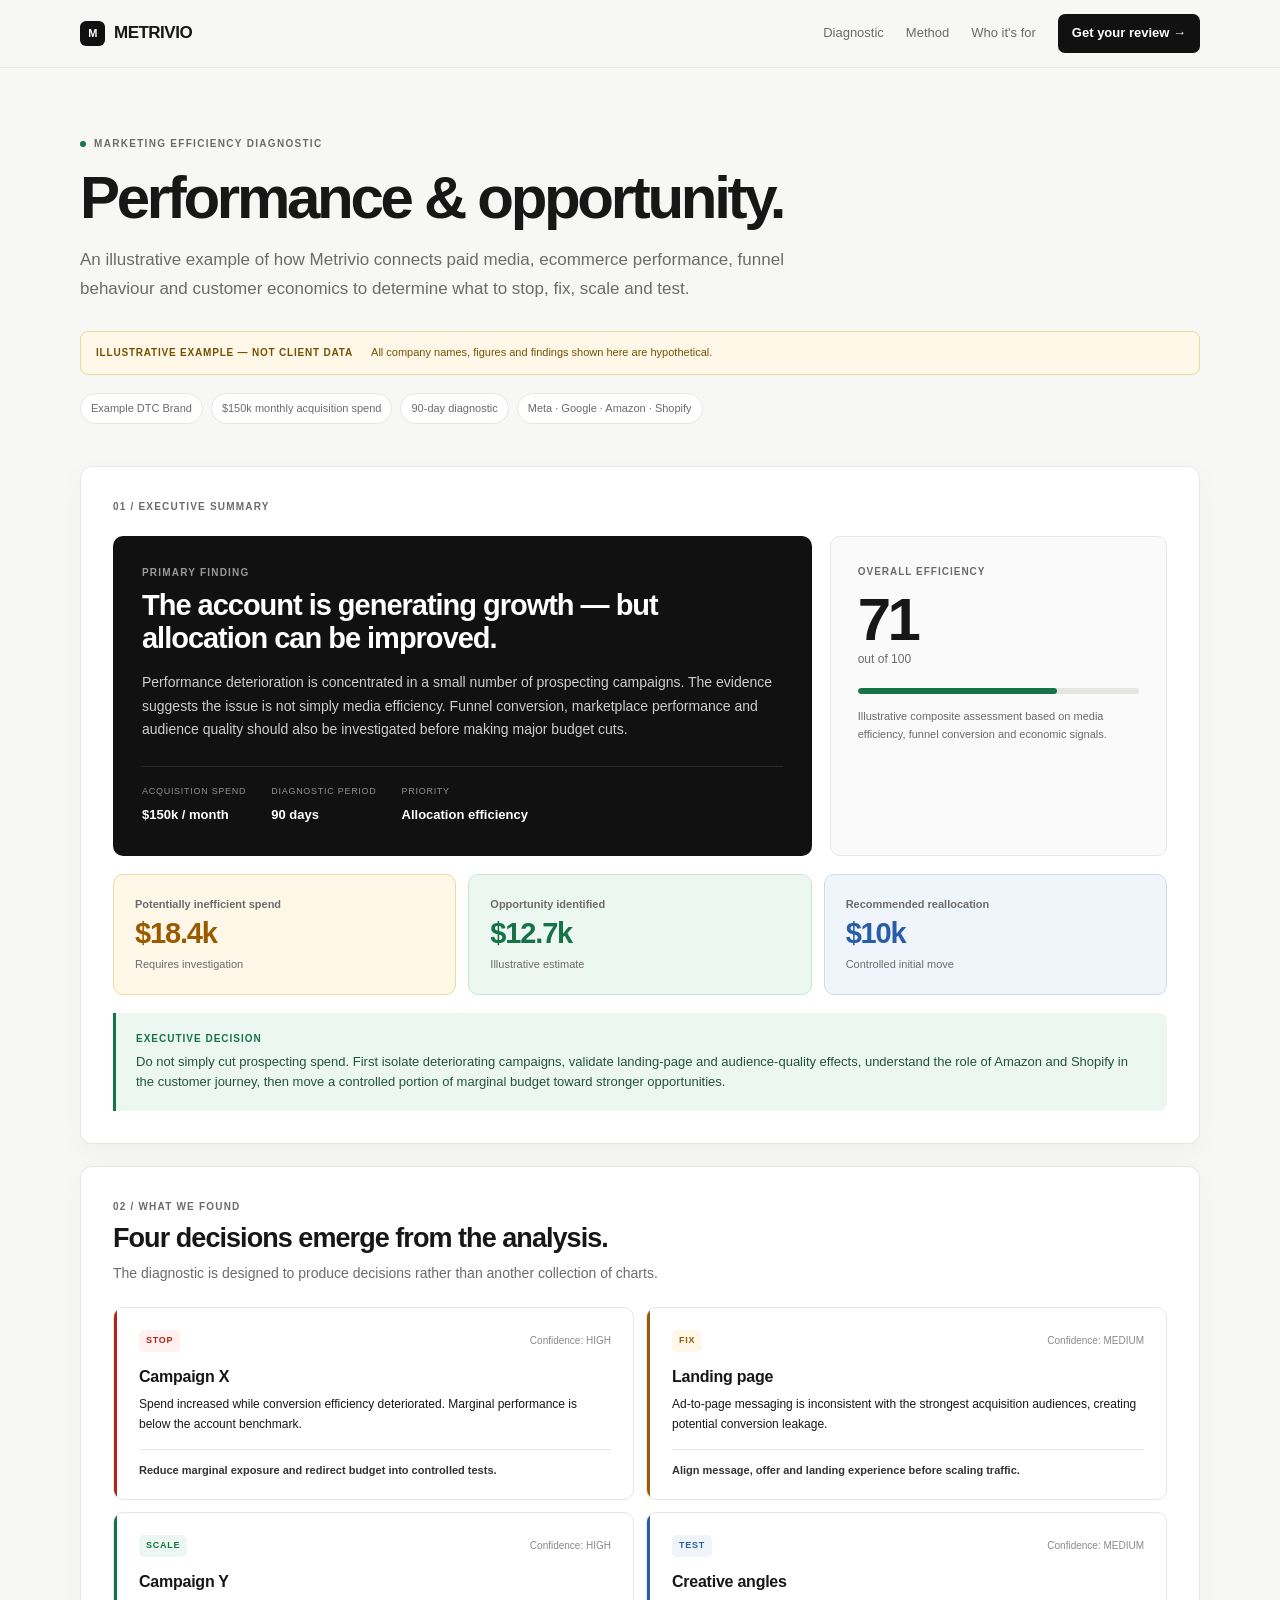
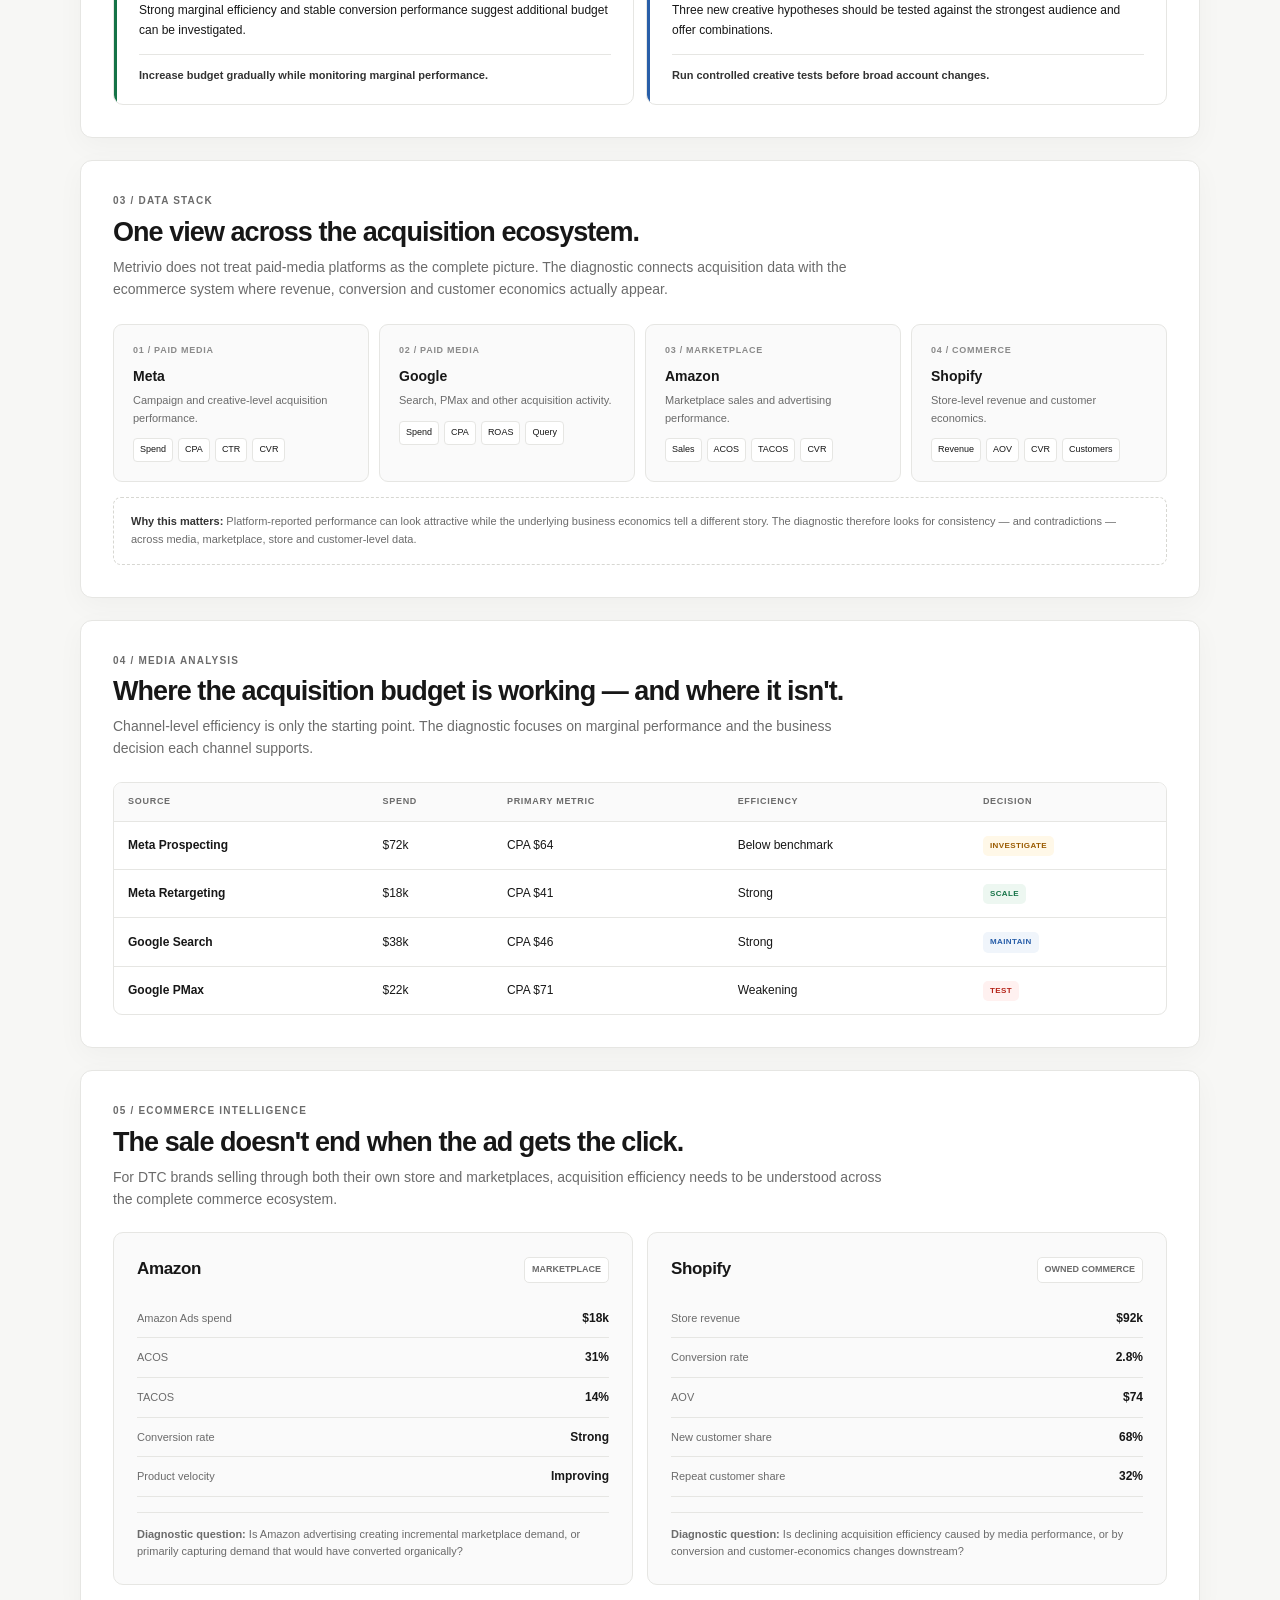
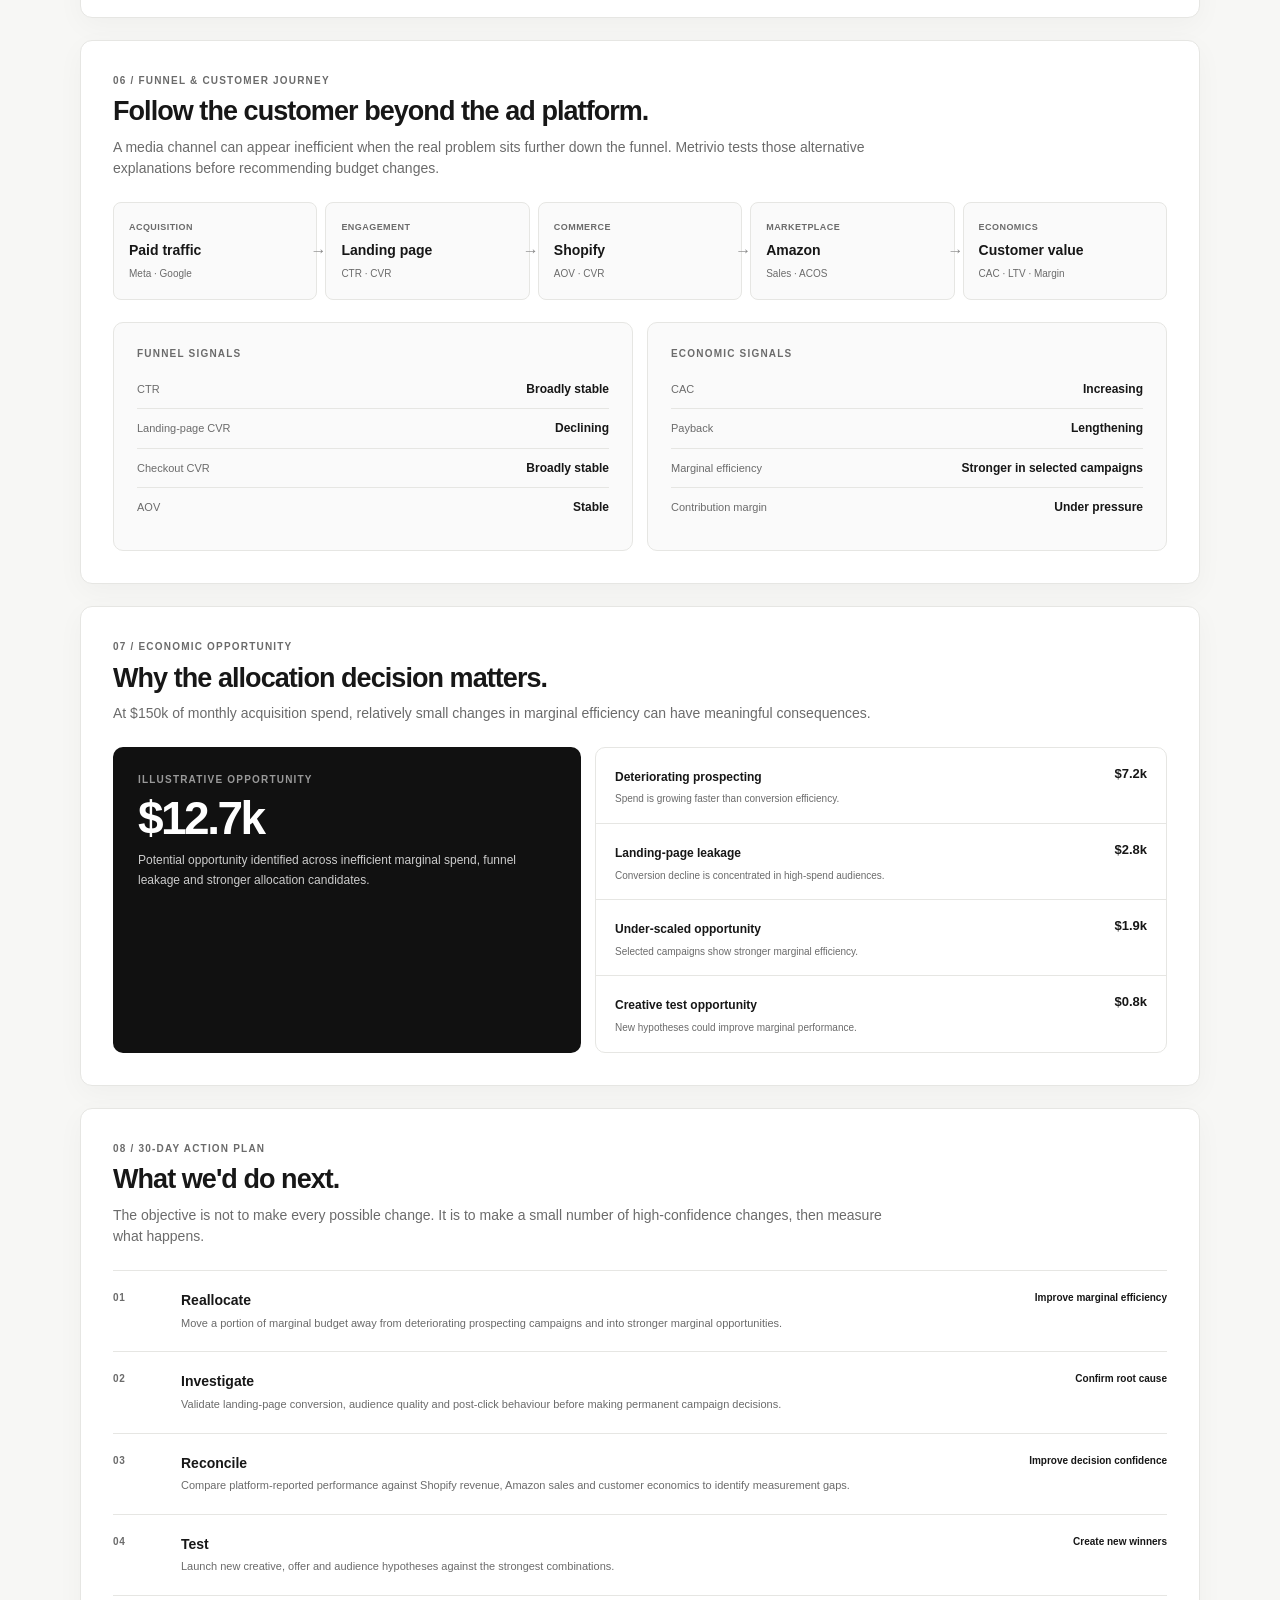
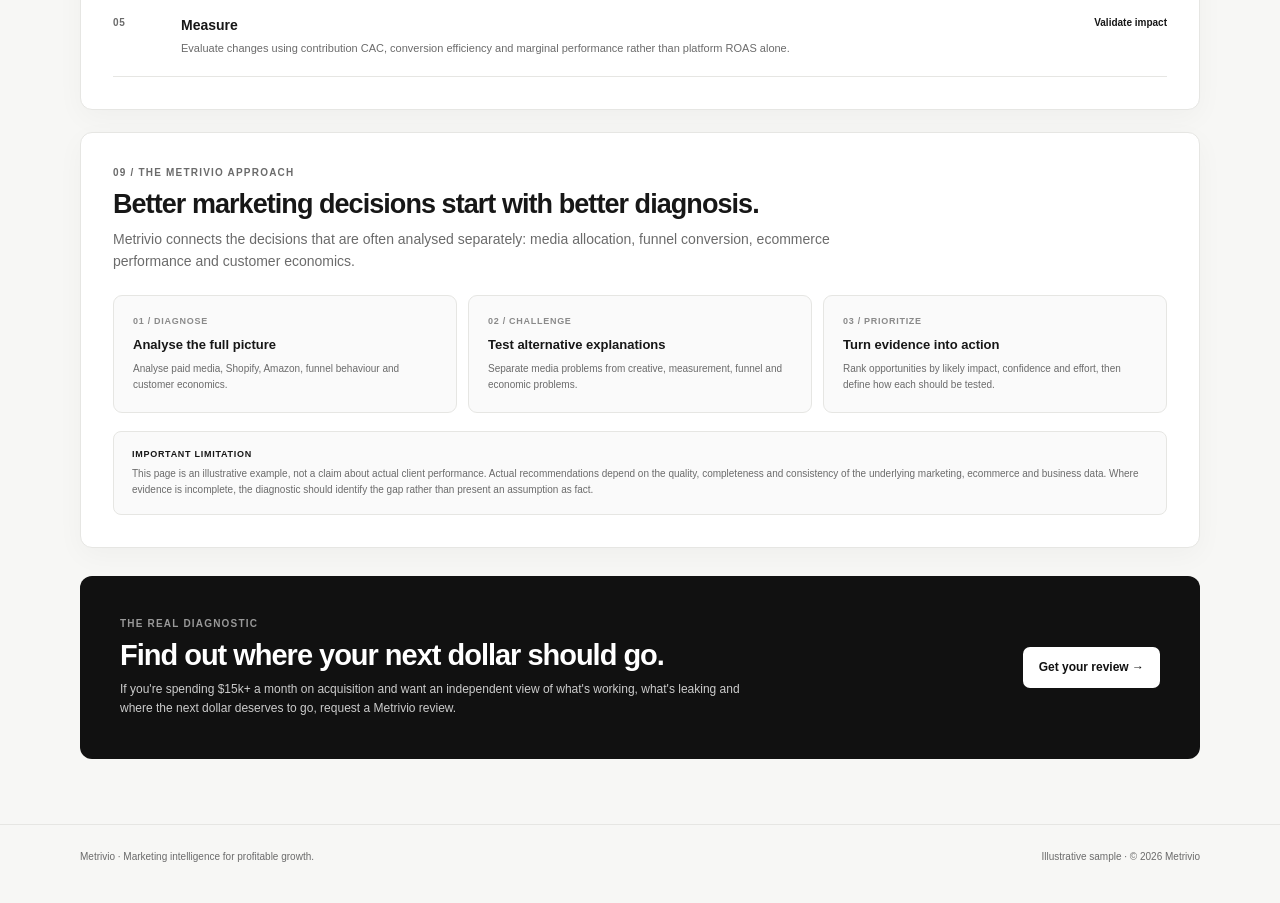
==== commit 7d3a3b59: "Update sample-report.html" ====
--- a/sample-report.html
+++ b/sample-report.html
@@ -8,39 +8,43 @@
 
   <meta
     name="description"
-    content="An illustrative Metrivio marketing efficiency diagnostic showing how acquisition data becomes clearer business decisions."
+    content="Illustrative Metrivio marketing efficiency diagnostic showing how media, ecommerce and customer economics become clearer allocation decisions."
   >
 
   <style>
     :root {
-      --bg: #f5f6f8;
+      --bg: #f7f7f5;
       --surface: #ffffff;
-      --surface-soft: #f8f9fb;
-      --ink: #101828;
-      --muted: #667085;
-      --muted-dark: #475467;
-      --line: #e4e7ec;
-      --navy: #101828;
-
-      --green: #087443;
-      --green-bg: #ecfdf3;
-      --green-line: #abefc6;
+      --surface-soft: #fafafa;
+      --surface-dark: #111111;
+
+      --ink: #171717;
+      --ink-soft: #333333;
+      --muted: #6b6b6b;
+      --muted-light: #8a8a8a;
+
+      --line: #e6e6e3;
+      --line-dark: #d7d7d2;
+
+      --green: #157347;
+      --green-soft: #edf7f1;
+      --green-line: #c9e6d5;
 
       --red: #b42318;
-      --red-bg: #fef3f2;
-      --red-line: #fecdca;
-
-      --amber: #b54708;
-      --amber-bg: #fffaeb;
-      --amber-line: #fedf89;
-
-      --blue: #175cd3;
-      --blue-bg: #eff8ff;
-      --blue-line: #b2ddff;
-
-      --shadow: 0 10px 30px rgba(16, 24, 40, 0.045);
-      --radius: 14px;
+      --red-soft: #fff1f0;
+      --red-line: #f3c4c0;
+
+      --amber: #9a5b00;
+      --amber-soft: #fff8e8;
+      --amber-line: #ecd99e;
+
+      --blue: #285ea8;
+      --blue-soft: #f0f5fb;
+      --blue-line: #cddbed;
+
       --max: 1120px;
+      --radius: 12px;
+      --shadow: 0 8px 28px rgba(0, 0, 0, 0.035);
     }
 
     * {
@@ -82,17 +86,17 @@
     }
 
     /* =========================
-       NAVIGATION
+       NAV
     ========================== */
 
     .topbar {
       height: 68px;
-      background: rgba(255, 255, 255, 0.94);
+      background: rgba(247, 247, 245, 0.96);
       border-bottom: 1px solid var(--line);
       position: sticky;
       top: 0;
-      z-index: 50;
-      backdrop-filter: blur(12px);
+      z-index: 100;
+      backdrop-filter: blur(10px);
     }
 
     .topbar-inner {
@@ -106,492 +110,549 @@
       display: flex;
       align-items: center;
       gap: 9px;
-      font-size: 18px;
-      font-weight: 750;
+      font-size: 17px;
+      font-weight: 760;
       letter-spacing: -0.03em;
     }
 
     .brand-mark {
       width: 25px;
       height: 25px;
-      border-radius: 7px;
-      background: var(--navy);
-      color: #fff;
+      border-radius: 6px;
       display: grid;
       place-items: center;
-      font-size: 12px;
+      background: #111;
+      color: #fff;
+      font-size: 11px;
       font-weight: 800;
     }
 
-    .nav-right {
+    .nav {
       display: flex;
       align-items: center;
-      gap: 20px;
+      gap: 22px;
       color: var(--muted);
       font-size: 13px;
     }
 
-    .nav-right a:hover {
+    .nav a:hover {
       color: var(--ink);
     }
 
-    .nav-cta {
+    .nav-button {
+      padding: 9px 14px;
+      border-radius: 7px;
+      background: #111;
       color: #fff !important;
-      background: var(--navy);
-      padding: 9px 14px;
-      border-radius: 8px;
       font-weight: 650;
     }
 
     /* =========================
-       REPORT HEADER
+       HEADER
     ========================== */
 
     .report-header {
-      padding: 72px 0 42px;
+      padding: 68px 0 42px;
     }
 
     .eyebrow {
-      display: inline-flex;
+      display: flex;
       align-items: center;
       gap: 8px;
-      color: var(--muted-dark);
-      font-size: 11px;
+      margin-bottom: 15px;
+      color: var(--muted);
+      font-size: 10px;
       font-weight: 750;
-      letter-spacing: 0.11em;
+      letter-spacing: 0.13em;
       text-transform: uppercase;
-      margin-bottom: 16px;
-    }
-
-    .eyebrow-dot {
-      width: 7px;
-      height: 7px;
+    }
+
+    .eyebrow::before {
+      content: "";
+      width: 6px;
+      height: 6px;
       border-radius: 50%;
       background: var(--green);
     }
 
     h1 {
-      max-width: 850px;
-      font-size: clamp(40px, 5.2vw, 62px);
+      max-width: 820px;
+      margin-bottom: 18px;
+      font-size: clamp(40px, 5vw, 60px);
       line-height: 1.02;
       letter-spacing: -0.055em;
       font-weight: 760;
-      margin-bottom: 20px;
-    }
-
-    .header-subtitle {
-      max-width: 760px;
+    }
+
+    .header-copy {
+      max-width: 750px;
       color: var(--muted);
-      font-size: 18px;
-      line-height: 1.65;
-    }
-
-    .illustrative-banner {
-      margin-top: 30px;
+      font-size: 17px;
+      line-height: 1.7;
+    }
+
+    .notice {
       display: flex;
       flex-wrap: wrap;
+      gap: 10px 18px;
       align-items: center;
-      gap: 10px 18px;
-      padding: 13px 16px;
+      margin-top: 28px;
+      padding: 12px 15px;
       border: 1px solid var(--amber-line);
-      background: #fffaf0;
-      border-radius: 10px;
-      color: #7a4d00;
-      font-size: 12px;
-    }
-
-    .illustrative-banner strong {
-      font-weight: 800;
-      letter-spacing: 0.03em;
-    }
-
-    .report-meta {
-      margin-top: 20px;
+      border-radius: 8px;
+      background: var(--amber-soft);
+      color: #765000;
+      font-size: 11px;
+    }
+
+    .notice strong {
+      font-size: 10px;
+      letter-spacing: 0.08em;
+    }
+
+    .meta {
       display: flex;
       flex-wrap: wrap;
       gap: 8px;
-    }
-
-    .meta-pill {
-      padding: 7px 10px;
+      margin-top: 18px;
+    }
+
+    .meta span {
+      padding: 6px 10px;
       border: 1px solid var(--line);
+      border-radius: 999px;
       background: #fff;
-      border-radius: 999px;
-      color: var(--muted-dark);
-      font-size: 12px;
+      color: var(--muted);
+      font-size: 11px;
     }
 
     /* =========================
-       GENERAL SECTIONS
+       SECTIONS
     ========================== */
 
     section {
-      margin-bottom: 24px;
-    }
-
-    .section-card {
+      margin-bottom: 22px;
+    }
+
+    .card {
       background: var(--surface);
       border: 1px solid var(--line);
       border-radius: var(--radius);
       box-shadow: var(--shadow);
     }
 
-    .section-inner {
-      padding: 34px;
+    .card-inner {
+      padding: 32px;
     }
 
     .section-label {
+      margin-bottom: 8px;
       color: var(--muted);
-      font-size: 11px;
+      font-size: 10px;
+      font-weight: 750;
+      letter-spacing: 0.12em;
+      text-transform: uppercase;
+    }
+
+    h2 {
+      margin-bottom: 9px;
+      font-size: 27px;
+      line-height: 1.16;
+      letter-spacing: -0.035em;
+    }
+
+    .intro {
+      max-width: 770px;
+      color: var(--muted);
+      font-size: 14px;
+    }
+
+    /* =========================
+       EXECUTIVE SUMMARY
+    ========================== */
+
+    .executive-grid {
+      display: grid;
+      grid-template-columns: 1.45fr 0.7fr;
+      gap: 18px;
+      margin-top: 22px;
+    }
+
+    .executive-main {
+      padding: 29px;
+      border-radius: 10px;
+      background: #111;
+      color: #fff;
+    }
+
+    .executive-main .section-label {
+      color: #999;
+    }
+
+    .executive-main h2 {
+      max-width: 700px;
+      margin-bottom: 15px;
+      font-size: 29px;
+    }
+
+    .executive-main p {
+      max-width: 700px;
+      color: #cecece;
+      font-size: 14px;
+      line-height: 1.7;
+    }
+
+    .executive-meta {
+      display: flex;
+      flex-wrap: wrap;
+      gap: 25px;
+      margin-top: 24px;
+      padding-top: 18px;
+      border-top: 1px solid #292929;
+    }
+
+    .executive-meta span {
+      display: block;
+      margin-bottom: 3px;
+      color: #8f8f8f;
+      font-size: 9px;
+      letter-spacing: 0.08em;
+      text-transform: uppercase;
+    }
+
+    .executive-meta strong {
+      font-size: 13px;
+      font-weight: 650;
+    }
+
+    .score {
+      padding: 27px;
+      border: 1px solid var(--line);
+      border-radius: 10px;
+      background: var(--surface-soft);
+    }
+
+    .score-title {
+      color: var(--muted);
+      font-size: 10px;
       font-weight: 750;
       letter-spacing: 0.1em;
       text-transform: uppercase;
-      margin-bottom: 8px;
-    }
-
-    h2 {
-      font-size: 28px;
-      line-height: 1.15;
-      letter-spacing: -0.035em;
-      margin-bottom: 10px;
-    }
-
-    .section-intro {
-      max-width: 780px;
-      color: var(--muted);
-      font-size: 15px;
-    }
-
-    /* =========================
-       EXECUTIVE SUMMARY
-    ========================== */
-
-    .executive-grid {
-      display: grid;
-      grid-template-columns: 1.45fr 0.75fr;
-      gap: 20px;
-      margin-top: 22px;
-    }
-
-    .headline-panel {
-      padding: 30px;
-      border-radius: 12px;
-      background: var(--navy);
-      color: #fff;
-    }
-
-    .headline-panel .section-label {
-      color: #98a2b3;
-    }
-
-    .headline-panel h2 {
-      max-width: 680px;
-      font-size: 30px;
-      margin-bottom: 17px;
-    }
-
-    .headline-panel p {
-      max-width: 720px;
-      color: #d0d5dd;
-      font-size: 15px;
-      line-height: 1.7;
-    }
-
-    .headline-bottom {
-      display: flex;
-      flex-wrap: wrap;
-      justify-content: space-between;
-      gap: 20px;
-      margin-top: 25px;
-      padding-top: 19px;
-      border-top: 1px solid rgba(255,255,255,0.13);
-    }
-
-    .headline-bottom-item span {
-      display: block;
-      color: #98a2b3;
-      font-size: 10px;
-      text-transform: uppercase;
-      letter-spacing: 0.08em;
-      margin-bottom: 4px;
-    }
-
-    .headline-bottom-item strong {
-      font-size: 14px;
-      font-weight: 650;
-    }
-
-    .score-panel {
-      padding: 28px;
-      border: 1px solid var(--line);
-      border-radius: 12px;
-      background: var(--surface-soft);
-    }
-
-    .score-title {
-      color: var(--muted);
-      font-size: 12px;
-      font-weight: 700;
-      text-transform: uppercase;
-      letter-spacing: 0.08em;
-    }
-
-    .score {
-      margin: 10px 0 3px;
-      font-size: 64px;
+    }
+
+    .score-number {
+      margin-top: 10px;
+      font-size: 60px;
       line-height: 1;
       letter-spacing: -0.06em;
       font-weight: 760;
     }
 
-    .score-label {
-      color: var(--muted-dark);
-      font-size: 13px;
+    .score-out-of {
+      color: var(--muted);
+      font-size: 12px;
     }
 
     .score-bar {
-      height: 7px;
-      margin: 22px 0 16px;
-      background: #e4e7ec;
+      height: 6px;
+      margin: 20px 0 14px;
+      overflow: hidden;
       border-radius: 999px;
-      overflow: hidden;
-    }
-
-    .score-fill {
+      background: #e4e4e1;
+    }
+
+    .score-bar span {
+      display: block;
       width: 71%;
       height: 100%;
+      border-radius: inherit;
       background: var(--green);
-      border-radius: inherit;
-    }
-
-    .score-note {
+    }
+
+    .score p {
       color: var(--muted);
-      font-size: 12px;
+      font-size: 11px;
       line-height: 1.6;
     }
 
     /* =========================
-       MONEY CARDS
+       KEY NUMBERS
     ========================== */
 
-    .money-grid {
+    .numbers {
       display: grid;
       grid-template-columns: repeat(3, 1fr);
-      gap: 14px;
-      margin-top: 20px;
-    }
-
-    .money-card {
-      padding: 23px;
+      gap: 12px;
+      margin-top: 18px;
+    }
+
+    .number-card {
+      padding: 21px;
       border: 1px solid var(--line);
-      border-radius: 12px;
+      border-radius: 10px;
       background: #fff;
     }
 
-    .money-card .label {
+    .number-card.green {
+      background: var(--green-soft);
+      border-color: var(--green-line);
+    }
+
+    .number-card.amber {
+      background: var(--amber-soft);
+      border-color: var(--amber-line);
+    }
+
+    .number-card.blue {
+      background: var(--blue-soft);
+      border-color: var(--blue-line);
+    }
+
+    .number-label {
+      margin-bottom: 6px;
       color: var(--muted);
-      font-size: 12px;
+      font-size: 11px;
       font-weight: 650;
-      margin-bottom: 7px;
-    }
-
-    .money-card .value {
-      font-size: 31px;
-      line-height: 1.1;
+    }
+
+    .number {
+      font-size: 29px;
+      line-height: 1;
       letter-spacing: -0.04em;
-      font-weight: 750;
-    }
-
-    .money-card .description {
-      margin-top: 9px;
+      font-weight: 760;
+    }
+
+    .green .number {
+      color: var(--green);
+    }
+
+    .amber .number {
+      color: var(--amber);
+    }
+
+    .blue .number {
+      color: var(--blue);
+    }
+
+    .number-note {
+      margin-top: 8px;
       color: var(--muted);
-      font-size: 12px;
-      line-height: 1.5;
-    }
-
-    .money-card.green {
-      background: var(--green-bg);
-      border-color: var(--green-line);
-    }
-
-    .money-card.green .value {
+      font-size: 11px;
+    }
+
+    .executive-decision {
+      margin-top: 18px;
+      padding: 18px 20px;
+      border-left: 3px solid var(--green);
+      border-radius: 0 8px 8px 0;
+      background: var(--green-soft);
+    }
+
+    .executive-decision strong {
+      display: block;
+      margin-bottom: 5px;
       color: var(--green);
-    }
-
-    .money-card.amber {
-      background: var(--amber-bg);
-      border-color: var(--amber-line);
-    }
-
-    .money-card.amber .value {
-      color: var(--amber);
-    }
-
-    .money-card.blue {
-      background: var(--blue-bg);
-      border-color: var(--blue-line);
-    }
-
-    .money-card.blue .value {
-      color: var(--blue);
-    }
-
-    /* =========================
-       EXECUTIVE DECISION
-    ========================== */
-
-    .decision-box {
-      margin-top: 20px;
-      padding: 22px 24px;
-      border-left: 4px solid var(--green);
-      border-radius: 0 10px 10px 0;
-      background: var(--green-bg);
-    }
-
-    .decision-box .decision-label {
-      color: var(--green);
-      font-size: 11px;
-      font-weight: 800;
+      font-size: 10px;
       letter-spacing: 0.1em;
       text-transform: uppercase;
-      margin-bottom: 7px;
-    }
-
-    .decision-box p {
-      color: #174a32;
-      font-size: 15px;
-      line-height: 1.65;
+    }
+
+    .executive-decision p {
+      color: #24533c;
+      font-size: 13px;
+      line-height: 1.6;
     }
 
     /* =========================
-       FOUR DECISIONS
+       DECISIONS
     ========================== */
 
     .decision-grid {
       display: grid;
       grid-template-columns: repeat(2, 1fr);
-      gap: 14px;
-      margin-top: 24px;
-    }
-
-    .decision-card {
+      gap: 12px;
+      margin-top: 22px;
+    }
+
+    .decision {
       position: relative;
+      padding: 22px 22px 20px 25px;
       overflow: hidden;
-      padding: 24px;
       border: 1px solid var(--line);
-      border-radius: 12px;
+      border-radius: 10px;
       background: #fff;
     }
 
-    .decision-card::before {
+    .decision::before {
       content: "";
       position: absolute;
       top: 0;
       bottom: 0;
       left: 0;
-      width: 4px;
-    }
-
-    .decision-card.stop::before {
+      width: 3px;
+    }
+
+    .decision.stop::before {
       background: var(--red);
     }
 
-    .decision-card.fix::before {
+    .decision.fix::before {
       background: var(--amber);
     }
 
-    .decision-card.scale::before {
+    .decision.scale::before {
       background: var(--green);
     }
 
-    .decision-card.test::before {
+    .decision.test::before {
       background: var(--blue);
     }
 
-    .decision-top {
+    .decision-header {
       display: flex;
       align-items: center;
       justify-content: space-between;
-      gap: 15px;
-      margin-bottom: 16px;
-    }
-
-    .decision-tag {
-      display: inline-flex;
-      padding: 5px 8px;
-      border-radius: 6px;
-      font-size: 10px;
+      gap: 12px;
+      margin-bottom: 13px;
+    }
+
+    .tag {
+      padding: 4px 7px;
+      border-radius: 5px;
+      font-size: 9px;
       font-weight: 800;
       letter-spacing: 0.08em;
     }
 
-    .stop .decision-tag {
+    .stop .tag {
       color: var(--red);
-      background: var(--red-bg);
-    }
-
-    .fix .decision-tag {
+      background: var(--red-soft);
+    }
+
+    .fix .tag {
       color: var(--amber);
-      background: var(--amber-bg);
-    }
-
-    .scale .decision-tag {
+      background: var(--amber-soft);
+    }
+
+    .scale .tag {
       color: var(--green);
-      background: var(--green-bg);
-    }
-
-    .test .decision-tag {
+      background: var(--green-soft);
+    }
+
+    .test .tag {
       color: var(--blue);
-      background: var(--blue-bg);
+      background: var(--blue-soft);
     }
 
     .confidence {
+      color: var(--muted-light);
+      font-size: 10px;
+    }
+
+    .decision h3 {
+      margin-bottom: 6px;
+      font-size: 16px;
+      letter-spacing: -0.015em;
+    }
+
+    .decision p {
+      color: var(--muted-dark);
+      font-size: 12px;
+      line-height: 1.65;
+    }
+
+    .decision-action {
+      margin-top: 14px;
+      padding-top: 12px;
+      border-top: 1px solid var(--line);
+      color: var(--ink-soft);
+      font-size: 11px;
+      font-weight: 700;
+    }
+
+    /* =========================
+       DATA STACK
+    ========================== */
+
+    .data-stack {
+      display: grid;
+      grid-template-columns: repeat(4, 1fr);
+      gap: 10px;
+      margin-top: 23px;
+    }
+
+    .data-source {
+      padding: 19px;
+      border: 1px solid var(--line);
+      border-radius: 9px;
+      background: var(--surface-soft);
+    }
+
+    .source-number {
+      color: var(--muted-light);
+      font-size: 9px;
+      font-weight: 750;
+      letter-spacing: 0.08em;
+    }
+
+    .data-source h3 {
+      margin-top: 8px;
+      margin-bottom: 5px;
+      font-size: 14px;
+    }
+
+    .data-source p {
       color: var(--muted);
       font-size: 11px;
-      white-space: nowrap;
-    }
-
-    .decision-card h3 {
-      font-size: 18px;
-      letter-spacing: -0.02em;
-      margin-bottom: 8px;
-    }
-
-    .decision-card p {
+      line-height: 1.6;
+    }
+
+    .source-data {
+      display: flex;
+      flex-wrap: wrap;
+      gap: 5px;
+      margin-top: 11px;
+    }
+
+    .source-data span {
+      padding: 4px 6px;
+      border: 1px solid var(--line);
+      border-radius: 4px;
+      background: #fff;
       color: var(--muted-dark);
-      font-size: 13px;
-      line-height: 1.65;
-    }
-
-    .decision-action {
-      margin-top: 18px;
-      padding-top: 14px;
-      border-top: 1px solid var(--line);
-      color: var(--ink);
-      font-size: 12px;
-      font-weight: 700;
+      font-size: 9px;
+    }
+
+    .data-connection {
+      margin-top: 15px;
+      padding: 15px 17px;
+      border: 1px dashed var(--line-dark);
+      border-radius: 8px;
+      color: var(--muted);
+      font-size: 11px;
+      line-height: 1.6;
+    }
+
+    .data-connection strong {
+      color: var(--ink-soft);
     }
 
     /* =========================
        MEDIA TABLE
     ========================== */
 
-    .table-wrap {
-      margin-top: 24px;
+    .table-wrapper {
+      margin-top: 22px;
+      overflow-x: auto;
       border: 1px solid var(--line);
-      border-radius: 11px;
-      overflow: hidden;
-    }
-
-    .table-scroll {
-      overflow-x: auto;
+      border-radius: 9px;
     }
 
     table {
       width: 100%;
-      min-width: 680px;
+      min-width: 720px;
       border-collapse: collapse;
-      font-size: 13px;
+      font-size: 12px;
     }
 
     thead {
@@ -599,23 +660,23 @@
     }
 
     th {
-      padding: 13px 15px;
+      padding: 12px 14px;
       border-bottom: 1px solid var(--line);
       color: var(--muted);
+      font-size: 9px;
+      font-weight: 750;
+      letter-spacing: 0.08em;
       text-align: left;
-      font-size: 10px;
       text-transform: uppercase;
-      letter-spacing: 0.08em;
-      font-weight: 750;
     }
 
     td {
-      padding: 15px;
+      padding: 13px 14px;
       border-bottom: 1px solid var(--line);
       color: var(--muted-dark);
     }
 
-    tbody tr:last-child td {
+    tr:last-child td {
       border-bottom: 0;
     }
 
@@ -624,59 +685,78 @@
       font-weight: 650;
     }
 
-    .decision-pill {
-      display: inline-flex;
-      padding: 5px 8px;
-      border-radius: 6px;
-      font-size: 10px;
+    .pill {
+      display: inline-block;
+      padding: 4px 7px;
+      border-radius: 5px;
+      font-size: 8px;
       font-weight: 800;
-      letter-spacing: 0.04em;
+      letter-spacing: 0.05em;
     }
 
     .pill-investigate {
       color: var(--amber);
-      background: var(--amber-bg);
+      background: var(--amber-soft);
     }
 
     .pill-scale {
       color: var(--green);
-      background: var(--green-bg);
+      background: var(--green-soft);
     }
 
     .pill-maintain {
       color: var(--blue);
-      background: var(--blue-bg);
+      background: var(--blue-soft);
     }
 
     .pill-test {
       color: var(--red);
-      background: var(--red-bg);
+      background: var(--red-soft);
     }
 
     /* =========================
-       FUNNEL + ECONOMICS
+       AMAZON + SHOPIFY ANALYSIS
     ========================== */
 
-    .insight-grid {
+    .commerce-grid {
       display: grid;
       grid-template-columns: 1fr 1fr;
-      gap: 18px;
-      margin-top: 23px;
-    }
-
-    .insight-box {
-      padding: 22px;
+      gap: 14px;
+      margin-top: 22px;
+    }
+
+    .commerce-card {
+      padding: 23px;
       border: 1px solid var(--line);
-      border-radius: 11px;
+      border-radius: 10px;
       background: var(--surface-soft);
     }
 
-    .insight-box h3 {
-      font-size: 14px;
-      margin-bottom: 15px;
-    }
-
-    .metric-row {
+    .commerce-card-header {
+      display: flex;
+      justify-content: space-between;
+      align-items: center;
+      gap: 15px;
+      margin-bottom: 16px;
+    }
+
+    .commerce-card-header h3 {
+      font-size: 17px;
+      letter-spacing: -0.02em;
+    }
+
+    .commerce-badge {
+      padding: 5px 7px;
+      border: 1px solid var(--line);
+      border-radius: 5px;
+      background: #fff;
+      color: var(--muted);
+      font-size: 9px;
+      font-weight: 750;
+      text-transform: uppercase;
+    }
+
+    .commerce-metric {
       display: flex;
       align-items: baseline;
       justify-content: space-between;
@@ -685,124 +765,150 @@
       border-bottom: 1px solid var(--line);
     }
 
-    .metric-row:last-child {
+    .commerce-metric:last-child {
       border-bottom: 0;
-      padding-bottom: 0;
-    }
-
-    .metric-row:first-child {
-      padding-top: 0;
-    }
-
-    .metric-name {
+    }
+
+    .commerce-metric span {
       color: var(--muted);
+      font-size: 11px;
+    }
+
+    .commerce-metric strong {
+      color: var(--ink);
       font-size: 12px;
     }
 
-    .metric-value {
-      color: var(--ink);
-      font-size: 13px;
-      font-weight: 700;
-      text-align: right;
-    }
-
-    .metric-value.warning {
-      color: var(--amber);
-    }
-
-    .metric-value.good {
-      color: var(--green);
-    }
-
-    .implication {
+    .commerce-note {
+      margin-top: 15px;
+      padding-top: 13px;
+      border-top: 1px solid var(--line);
+      color: var(--muted);
+      font-size: 11px;
+      line-height: 1.6;
+    }
+
+    /* =========================
+       FUNNEL
+    ========================== */
+
+    .funnel {
+      display: grid;
+      grid-template-columns: repeat(5, 1fr);
+      gap: 8px;
       margin-top: 22px;
-      padding: 18px 20px;
+    }
+
+    .funnel-step {
+      position: relative;
+      padding: 18px 15px;
       border: 1px solid var(--line);
-      border-radius: 10px;
-      background: #fff;
-    }
-
-    .implication strong {
+      border-radius: 8px;
+      background: var(--surface-soft);
+    }
+
+    .funnel-step::after {
+      content: "→";
+      position: absolute;
+      right: -10px;
+      top: 50%;
+      transform: translateY(-50%);
+      color: var(--muted-light);
+      z-index: 2;
+    }
+
+    .funnel-step:last-child::after {
+      display: none;
+    }
+
+    .funnel-step small {
       display: block;
       margin-bottom: 5px;
-      font-size: 11px;
+      color: var(--muted);
+      font-size: 9px;
+      font-weight: 700;
+      letter-spacing: 0.05em;
       text-transform: uppercase;
-      letter-spacing: 0.08em;
-    }
-
-    .implication p {
-      color: var(--muted-dark);
+    }
+
+    .funnel-step strong {
+      display: block;
       font-size: 14px;
-      line-height: 1.65;
+    }
+
+    .funnel-step span {
+      display: block;
+      margin-top: 4px;
+      color: var(--muted);
+      font-size: 10px;
     }
 
     /* =========================
-       ECONOMIC OPPORTUNITY
+       ECONOMICS
     ========================== */
 
-    .financial-layout {
+    .economic-grid {
       display: grid;
       grid-template-columns: 0.9fr 1.1fr;
-      gap: 18px;
-      margin-top: 24px;
-    }
-
-    .financial-callout {
-      padding: 27px;
-      border-radius: 12px;
-      background: var(--navy);
+      gap: 14px;
+      margin-top: 22px;
+    }
+
+    .economic-callout {
+      padding: 25px;
+      border-radius: 10px;
+      background: #111;
       color: #fff;
     }
 
-    .financial-callout .section-label {
-      color: #98a2b3;
-    }
-
-    .financial-callout .big-number {
-      margin: 9px 0 12px;
-      font-size: 48px;
+    .economic-callout .section-label {
+      color: #999;
+    }
+
+    .economic-number {
+      margin: 7px 0 10px;
+      font-size: 46px;
       line-height: 1;
       letter-spacing: -0.055em;
       font-weight: 760;
     }
 
-    .financial-callout p {
-      color: #d0d5dd;
-      font-size: 13px;
+    .economic-callout p {
+      color: #ccc;
+      font-size: 12px;
       line-height: 1.65;
     }
 
-    .financial-list {
+    .economic-list {
       overflow: hidden;
       border: 1px solid var(--line);
-      border-radius: 12px;
-    }
-
-    .financial-list-row {
+      border-radius: 10px;
+    }
+
+    .economic-row {
       display: grid;
       grid-template-columns: 1fr auto;
       gap: 20px;
-      padding: 18px 20px;
+      padding: 16px 19px;
       border-bottom: 1px solid var(--line);
     }
 
-    .financial-list-row:last-child {
+    .economic-row:last-child {
       border-bottom: 0;
     }
 
-    .financial-list-row .title {
-      font-size: 13px;
-      font-weight: 700;
-    }
-
-    .financial-list-row .copy {
+    .economic-row strong {
+      font-size: 12px;
+    }
+
+    .economic-row p {
       margin-top: 3px;
       color: var(--muted);
-      font-size: 12px;
-    }
-
-    .financial-list-row .amount {
-      font-size: 14px;
+      font-size: 10px;
+    }
+
+    .economic-row .amount {
+      font-size: 13px;
       font-weight: 750;
       white-space: nowrap;
     }
@@ -812,40 +918,39 @@
     ========================== */
 
     .action-list {
-      margin-top: 24px;
+      margin-top: 22px;
       border-top: 1px solid var(--line);
     }
 
-    .action-row {
+    .action {
       display: grid;
-      grid-template-columns: 70px 1fr 150px;
-      gap: 20px;
-      align-items: start;
-      padding: 21px 0;
+      grid-template-columns: 50px 1fr 145px;
+      gap: 18px;
+      padding: 19px 0;
       border-bottom: 1px solid var(--line);
     }
 
     .action-number {
       color: var(--muted);
-      font-size: 12px;
+      font-size: 10px;
       font-weight: 750;
-      letter-spacing: 0.05em;
-    }
-
-    .action-row h3 {
-      font-size: 15px;
-      margin-bottom: 4px;
-    }
-
-    .action-row p {
+      letter-spacing: 0.06em;
+    }
+
+    .action h3 {
+      margin-bottom: 3px;
+      font-size: 14px;
+    }
+
+    .action p {
       color: var(--muted);
-      font-size: 13px;
+      font-size: 11px;
       line-height: 1.6;
     }
 
     .action-outcome {
       color: var(--muted-dark);
-      font-size: 11px;
+      font-size: 10px;
       font-weight: 700;
       text-align: right;
     }
@@ -857,103 +962,98 @@
     .method-grid {
       display: grid;
       grid-template-columns: repeat(3, 1fr);
-      gap: 14px;
-      margin-top: 24px;
-    }
-
-    .method-card {
-      padding: 21px;
+      gap: 11px;
+      margin-top: 22px;
+    }
+
+    .method {
+      padding: 19px;
       border: 1px solid var(--line);
-      border-radius: 11px;
+      border-radius: 9px;
       background: var(--surface-soft);
     }
 
-    .method-card .num {
+    .method-number {
+      color: var(--muted-light);
+      font-size: 9px;
+      font-weight: 750;
+      letter-spacing: 0.08em;
+    }
+
+    .method h3 {
+      margin: 7px 0 5px;
+      font-size: 13px;
+    }
+
+    .method p {
       color: var(--muted);
-      font-size: 11px;
-      font-weight: 750;
-      margin-bottom: 9px;
-    }
-
-    .method-card h3 {
-      font-size: 14px;
-      margin-bottom: 6px;
-    }
-
-    .method-card p {
+      font-size: 10px;
+      line-height: 1.6;
+    }
+
+    .limitation {
+      margin-top: 18px;
+      padding: 16px 18px;
+      border: 1px solid var(--line);
+      border-radius: 8px;
+      background: #fafafa;
+    }
+
+    .limitation strong {
+      display: block;
+      margin-bottom: 4px;
+      font-size: 9px;
+      letter-spacing: 0.08em;
+      text-transform: uppercase;
+    }
+
+    .limitation p {
       color: var(--muted);
-      font-size: 12px;
+      font-size: 10px;
       line-height: 1.6;
     }
 
-    .limitations {
-      margin-top: 20px;
-      padding: 18px 20px;
-      border: 1px solid var(--line);
-      border-radius: 10px;
-      background: #fafafa;
-    }
-
-    .limitations h3 {
-      margin-bottom: 6px;
-      font-size: 11px;
-      text-transform: uppercase;
-      letter-spacing: 0.07em;
-    }
-
-    .limitations p {
-      color: var(--muted);
-      font-size: 12px;
-      line-height: 1.65;
-    }
-
     /* =========================
-       FINAL CTA
+       CTA
     ========================== */
 
-    .final-cta {
+    .cta {
       display: flex;
       align-items: center;
       justify-content: space-between;
       gap: 30px;
-      margin: 30px 0 70px;
-      padding: 48px 42px;
-      border-radius: 16px;
-      background: var(--navy);
+      margin: 28px 0 65px;
+      padding: 40px;
+      border-radius: 12px;
+      background: #111;
       color: #fff;
     }
 
-    .final-cta .section-label {
-      color: #98a2b3;
-    }
-
-    .final-cta h2 {
-      margin-bottom: 8px;
-      font-size: 32px;
-    }
-
-    .final-cta p {
-      max-width: 670px;
-      color: #d0d5dd;
-      font-size: 14px;
+    .cta .section-label {
+      color: #999;
+    }
+
+    .cta h2 {
+      margin-bottom: 7px;
+      font-size: 29px;
+    }
+
+    .cta p {
+      max-width: 650px;
+      color: #ccc;
+      font-size: 12px;
+      line-height: 1.65;
     }
 
     .cta-button {
       flex-shrink: 0;
-      display: inline-flex;
-      align-items: center;
-      justify-content: center;
-      padding: 12px 18px;
-      border-radius: 9px;
+      padding: 11px 16px;
+      border-radius: 7px;
       background: #fff;
-      color: var(--navy);
-      font-size: 13px;
+      color: #111;
+      font-size: 12px;
       font-weight: 750;
       white-space: nowrap;
-    }
-
-    .cta-button:hover {
-      opacity: 0.92;
     }
 
     /* =========================
@@ -961,138 +1061,133 @@
     ========================== */
 
     footer {
-      padding: 25px 0 40px;
+      padding: 24px 0 38px;
       border-top: 1px solid var(--line);
       color: var(--muted);
-      font-size: 11px;
+      font-size: 10px;
     }
 
     .footer-inner {
       display: flex;
       flex-wrap: wrap;
       justify-content: space-between;
-      gap: 20px;
+      gap: 15px;
     }
 
     /* =========================
-       PRINT
+       RESPONSIVE
     ========================== */
 
+    @media (max-width: 900px) {
+
+      .executive-grid,
+      .economic-grid {
+        grid-template-columns: 1fr;
+      }
+
+      .data-stack {
+        grid-template-columns: repeat(2, 1fr);
+      }
+
+      .commerce-grid {
+        grid-template-columns: 1fr;
+      }
+
+      .funnel {
+        grid-template-columns: 1fr;
+      }
+
+      .funnel-step::after {
+        display: none;
+      }
+
+      .method-grid {
+        grid-template-columns: 1fr;
+      }
+
+      .cta {
+        flex-direction: column;
+        align-items: flex-start;
+      }
+    }
+
+    @media (max-width: 700px) {
+
+      .container {
+        width: min(calc(100% - 26px), var(--max));
+      }
+
+      .topbar {
+        height: 60px;
+      }
+
+      .nav a:not(.nav-button) {
+        display: none;
+      }
+
+      .report-header {
+        padding: 45px 0 30px;
+      }
+
+      h1 {
+        font-size: 40px;
+      }
+
+      .header-copy {
+        font-size: 15px;
+      }
+
+      .card-inner {
+        padding: 22px;
+      }
+
+      .executive-main,
+      .score,
+      .economic-callout {
+        padding: 22px;
+      }
+
+      .numbers,
+      .decision-grid,
+      .data-stack {
+        grid-template-columns: 1fr;
+      }
+
+      .action {
+        grid-template-columns: 42px 1fr;
+      }
+
+      .action-outcome {
+        display: none;
+      }
+
+      .cta {
+        padding: 30px 23px;
+      }
+
+      .cta-button {
+        width: 100%;
+        text-align: center;
+      }
+    }
+
     @media print {
+
+      body {
+        background: #fff;
+      }
+
       .topbar {
         position: static;
       }
 
-      body {
-        background: #fff;
-      }
-
-      .section-card,
-      .money-card,
-      .decision-card {
+      .card {
         box-shadow: none;
       }
 
       section,
-      .final-cta {
+      .cta {
         break-inside: avoid;
-      }
-    }
-
-    /* =========================
-       TABLET
-    ========================== */
-
-    @media (max-width: 850px) {
-      .executive-grid,
-      .financial-layout {
-        grid-template-columns: 1fr;
-      }
-
-      .money-grid,
-      .method-grid {
-        grid-template-columns: 1fr;
-      }
-
-      .decision-grid,
-      .insight-grid {
-        grid-template-columns: 1fr;
-      }
-
-      .final-cta {
-        flex-direction: column;
-        align-items: flex-start;
-      }
-
-      .action-row {
-        grid-template-columns: 50px 1fr;
-      }
-
-      .action-outcome {
-        display: none;
-      }
-    }
-
-    /* =========================
-       MOBILE
-    ========================== */
-
-    @media (max-width: 600px) {
-      .container {
-        width: min(calc(100% - 26px), var(--max));
-      }
-
-      .topbar {
-        height: 60px;
-      }
-
-      .nav-right a:not(.nav-cta) {
-        display: none;
-      }
-
-      .report-header {
-        padding: 46px 0 30px;
-      }
-
-      h1 {
-        font-size: 40px;
-      }
-
-      .header-subtitle {
-        font-size: 16px;
-      }
-
-      .section-inner {
-        padding: 23px;
-      }
-
-      .headline-panel,
-      .score-panel {
-        padding: 23px;
-      }
-
-      .headline-panel h2 {
-        font-size: 25px;
-      }
-
-      .money-card .value {
-        font-size: 28px;
-      }
-
-      .table-wrap {
-        overflow-x: auto;
-      }
-
-      .final-cta {
-        padding: 32px 24px;
-      }
-
-      .final-cta h2 {
-        font-size: 27px;
-      }
-
-      .cta-button {
-        width: 100%;
       }
     }
   </style>
@@ -1105,6 +1200,7 @@
   ========================== -->
 
   <header class="topbar">
+
     <div class="container topbar-inner">
 
       <a href="index.html" class="brand">
@@ -1112,14 +1208,17 @@
         <span>METRIVIO</span>
       </a>
 
-      <nav class="nav-right">
-        <a href="index.html">Home</a>
+      <nav class="nav">
+        <a href="index.html">Diagnostic</a>
         <a href="index.html#method">Method</a>
         <a href="index.html#who">Who it's for</a>
-        <a href="index.html#review" class="nav-cta">Get your review →</a>
+        <a href="index.html#review" class="nav-button">
+          Get your review →
+        </a>
       </nav>
 
     </div>
+
   </header>
 
 
@@ -1134,7 +1233,6 @@
       <header class="report-header">
 
         <div class="eyebrow">
-          <span class="eyebrow-dot"></span>
           Marketing Efficiency Diagnostic
         </div>
 
@@ -1142,43 +1240,48 @@
           Performance &amp; opportunity.
         </h1>
 
-        <p class="header-subtitle">
-          An illustrative example of how Metrivio turns marketing data into
-          decisions about what to stop, fix, scale and test.
+        <p class="header-copy">
+          An illustrative example of how Metrivio connects paid media,
+          ecommerce performance, funnel behaviour and customer economics
+          to determine what to stop, fix, scale and test.
         </p>
 
-        <div class="illustrative-banner">
+        <div class="notice">
           <strong>ILLUSTRATIVE EXAMPLE — NOT CLIENT DATA</strong>
           <span>
-            All company names, figures and findings on this page are hypothetical.
+            All company names, figures and findings shown here are hypothetical.
           </span>
         </div>
 
-        <div class="report-meta">
-          <span class="meta-pill">Example DTC Brand</span>
-          <span class="meta-pill">Monthly acquisition spend: $150k</span>
-          <span class="meta-pill">Diagnostic period: 90 days</span>
-          <span class="meta-pill">USD</span>
+        <div class="meta">
+          <span>Example DTC Brand</span>
+          <span>$150k monthly acquisition spend</span>
+          <span>90-day diagnostic</span>
+          <span>Meta · Google · Amazon · Shopify</span>
         </div>
 
       </header>
 
 
       <!-- =========================
-           EXECUTIVE SUMMARY
+           01 EXECUTIVE SUMMARY
       ========================== -->
 
-      <section class="section-card">
-
-        <div class="section-inner">
-
-          <div class="section-label">01 / Executive summary</div>
+      <section class="card">
+
+        <div class="card-inner">
+
+          <div class="section-label">
+            01 / Executive summary
+          </div>
 
           <div class="executive-grid">
 
-            <div class="headline-panel">
-
-              <div class="section-label">Primary finding</div>
+            <div class="executive-main">
+
+              <div class="section-label">
+                Primary finding
+              </div>
 
               <h2>
                 The account is generating growth — but allocation can be improved.
@@ -1187,23 +1290,24 @@
               <p>
                 Performance deterioration is concentrated in a small number of
                 prospecting campaigns. The evidence suggests the issue is not
-                simply media efficiency — funnel conversion and audience quality
-                should also be investigated before making major budget cuts.
+                simply media efficiency. Funnel conversion, marketplace performance
+                and audience quality should also be investigated before making
+                major budget cuts.
               </p>
 
-              <div class="headline-bottom">
-
-                <div class="headline-bottom-item">
+              <div class="executive-meta">
+
+                <div>
                   <span>Acquisition spend</span>
                   <strong>$150k / month</strong>
                 </div>
 
-                <div class="headline-bottom-item">
+                <div>
                   <span>Diagnostic period</span>
                   <strong>90 days</strong>
                 </div>
 
-                <div class="headline-bottom-item">
+                <div>
                   <span>Priority</span>
                   <strong>Allocation efficiency</strong>
                 </div>
@@ -1213,23 +1317,25 @@
             </div>
 
 
-            <div class="score-panel">
+            <div class="score">
 
               <div class="score-title">
                 Overall efficiency
               </div>
 
-              <div class="score">71</div>
-
-              <div class="score-label">
+              <div class="score-number">
+                71
+              </div>
+
+              <div class="score-out-of">
                 out of 100
               </div>
 
               <div class="score-bar">
-                <div class="score-fill"></div>
-              </div>
-
-              <p class="score-note">
+                <span></span>
+              </div>
+
+              <p>
                 Illustrative composite assessment based on media efficiency,
                 funnel conversion and economic signals.
               </p>
@@ -1239,45 +1345,73 @@
           </div>
 
 
-          <div class="money-grid">
-
-            <div class="money-card amber">
-              <div class="label">Potentially inefficient spend</div>
-              <div class="value">$18.4k</div>
-              <div class="description">
-                Spend associated with weaker marginal performance requiring investigation.
-              </div>
-            </div>
-
-            <div class="money-card green">
-              <div class="label">Opportunity identified</div>
-              <div class="value">$12.7k</div>
-              <div class="description">
-                Illustrative value associated with the strongest actionable opportunities.
-              </div>
-            </div>
-
-            <div class="money-card blue">
-              <div class="label">Recommended reallocation</div>
-              <div class="value">$10k</div>
-              <div class="description">
-                Initial amount recommended for controlled reallocation and testing.
-              </div>
+          <div class="numbers">
+
+            <div class="number-card amber">
+
+              <div class="number-label">
+                Potentially inefficient spend
+              </div>
+
+              <div class="number">
+                $18.4k
+              </div>
+
+              <div class="number-note">
+                Requires investigation
+              </div>
+
+            </div>
+
+
+            <div class="number-card green">
+
+              <div class="number-label">
+                Opportunity identified
+              </div>
+
+              <div class="number">
+                $12.7k
+              </div>
+
+              <div class="number-note">
+                Illustrative estimate
+              </div>
+
+            </div>
+
+
+            <div class="number-card blue">
+
+              <div class="number-label">
+                Recommended reallocation
+              </div>
+
+              <div class="number">
+                $10k
+              </div>
+
+              <div class="number-note">
+                Controlled initial move
+              </div>
+
             </div>
 
           </div>
 
 
-          <div class="decision-box">
-
-            <div class="decision-label">
+          <div class="executive-decision">
+
+            <strong>
               Executive decision
-            </div>
+            </strong>
 
             <p>
-              Do not simply cut prospecting spend. First isolate the deteriorating
-              campaigns, validate landing-page and audience-quality effects, then
-              move a controlled portion of marginal budget toward stronger opportunities.
+              Do not simply cut prospecting spend. First isolate deteriorating
+              campaigns, validate landing-page and audience-quality effects,
+              understand the role of Amazon and Shopify in the customer journey,
+              then move a controlled portion of marginal budget toward stronger
+              opportunities.
             </p>
 
           </div>
@@ -1288,18 +1422,22 @@
 
 
       <!-- =========================
-           FOUR DECISIONS
+           02 DECISIONS
       ========================== -->
 
-      <section class="section-card">
-
-        <div class="section-inner">
-
-          <div class="section-label">02 / What we found</div>
-
-          <h2>Four decisions emerge from the analysis.</h2>
-
-          <p class="section-intro">
+      <section class="card">
+
+        <div class="card-inner">
+
+          <div class="section-label">
+            02 / What we found
+          </div>
+
+          <h2>
+            Four decisions emerge from the analysis.
+          </h2>
+
+          <p class="intro">
             The diagnostic is designed to produce decisions rather than another
             collection of charts.
           </p>
@@ -1307,14 +1445,16 @@
 
           <div class="decision-grid">
 
-            <article class="decision-card stop">
-
-              <div class="decision-top">
-                <span class="decision-tag">STOP</span>
+            <article class="decision stop">
+
+              <div class="decision-header">
+                <span class="tag">STOP</span>
                 <span class="confidence">Confidence: HIGH</span>
               </div>
 
-              <h3>Campaign X</h3>
+              <h3>
+                Campaign X
+              </h3>
 
               <p>
                 Spend increased while conversion efficiency deteriorated.
@@ -1322,20 +1462,22 @@
               </p>
 
               <div class="decision-action">
-                Reduce marginal exposure and redirect the budget into controlled tests.
+                Reduce marginal exposure and redirect budget into controlled tests.
               </div>
 
             </article>
 
 
-            <article class="decision-card fix">
-
-              <div class="decision-top">
-                <span class="decision-tag">FIX</span>
+            <article class="decision fix">
+
+              <div class="decision-header">
+                <span class="tag">FIX</span>
                 <span class="confidence">Confidence: MEDIUM</span>
               </div>
 
-              <h3>Landing Page</h3>
+              <h3>
+                Landing page
+              </h3>
 
               <p>
                 Ad-to-page messaging is inconsistent with the strongest acquisition
@@ -1349,14 +1491,16 @@
             </article>
 
 
-            <article class="decision-card scale">
-
-              <div class="decision-top">
-                <span class="decision-tag">SCALE</span>
+            <article class="decision scale">
+
+              <div class="decision-header">
+                <span class="tag">SCALE</span>
                 <span class="confidence">Confidence: HIGH</span>
               </div>
 
-              <h3>Campaign Y</h3>
+              <h3>
+                Campaign Y
+              </h3>
 
               <p>
                 Strong marginal efficiency and stable conversion performance suggest
@@ -1370,22 +1514,24 @@
             </article>
 
 
-            <article class="decision-card test">
-
-              <div class="decision-top">
-                <span class="decision-tag">TEST</span>
+            <article class="decision test">
+
+              <div class="decision-header">
+                <span class="tag">TEST</span>
                 <span class="confidence">Confidence: MEDIUM</span>
               </div>
 
-              <h3>Creative angles</h3>
+              <h3>
+                Creative angles
+              </h3>
 
               <p>
                 Three new creative hypotheses should be tested against the strongest
-                existing audience and offer combinations.
+                audience and offer combinations.
               </p>
 
               <div class="decision-action">
-                Run controlled creative tests before making broad account changes.
+                Run controlled creative tests before broad account changes.
               </div>
 
             </article>
@@ -1398,94 +1544,237 @@
 
 
       <!-- =========================
-           MEDIA ANALYSIS
+           03 DATA STACK
       ========================== -->
 
-      <section class="section-card">
-
-        <div class="section-inner">
-
-          <div class="section-label">03 / Media analysis</div>
-
-          <h2>Where the acquisition budget is working — and where it isn't.</h2>
-
-          <p class="section-intro">
+      <section class="card">
+
+        <div class="card-inner">
+
+          <div class="section-label">
+            03 / Data stack
+          </div>
+
+          <h2>
+            One view across the acquisition ecosystem.
+          </h2>
+
+          <p class="intro">
+            Metrivio does not treat paid-media platforms as the complete picture.
+            The diagnostic connects acquisition data with the ecommerce system
+            where revenue, conversion and customer economics actually appear.
+          </p>
+
+
+          <div class="data-stack">
+
+            <div class="data-source">
+
+              <div class="source-number">
+                01 / PAID MEDIA
+              </div>
+
+              <h3>
+                Meta
+              </h3>
+
+              <p>
+                Campaign and creative-level acquisition performance.
+              </p>
+
+              <div class="source-data">
+                <span>Spend</span>
+                <span>CPA</span>
+                <span>CTR</span>
+                <span>CVR</span>
+              </div>
+
+            </div>
+
+
+            <div class="data-source">
+
+              <div class="source-number">
+                02 / PAID MEDIA
+              </div>
+
+              <h3>
+                Google
+              </h3>
+
+              <p>
+                Search, PMax and other acquisition activity.
+              </p>
+
+              <div class="source-data">
+                <span>Spend</span>
+                <span>CPA</span>
+                <span>ROAS</span>
+                <span>Query</span>
+              </div>
+
+            </div>
+
+
+            <div class="data-source">
+
+              <div class="source-number">
+                03 / MARKETPLACE
+              </div>
+
+              <h3>
+                Amazon
+              </h3>
+
+              <p>
+                Marketplace sales and advertising performance.
+              </p>
+
+              <div class="source-data">
+                <span>Sales</span>
+                <span>ACOS</span>
+                <span>TACOS</span>
+                <span>CVR</span>
+              </div>
+
+            </div>
+
+
+            <div class="data-source">
+
+              <div class="source-number">
+                04 / COMMERCE
+              </div>
+
+              <h3>
+                Shopify
+              </h3>
+
+              <p>
+                Store-level revenue and customer economics.
+              </p>
+
+              <div class="source-data">
+                <span>Revenue</span>
+                <span>AOV</span>
+                <span>CVR</span>
+                <span>Customers</span>
+              </div>
+
+            </div>
+
+          </div>
+
+
+          <div class="data-connection">
+
+            <strong>
+              Why this matters:
+            </strong>
+
+            Platform-reported performance can look attractive while the underlying
+            business economics tell a different story. The diagnostic therefore
+            looks for consistency — and contradictions — across media, marketplace,
+            store and customer-level data.
+
+          </div>
+
+        </div>
+
+      </section>
+
+
+      <!-- =========================
+           04 MEDIA ANALYSIS
+      ========================== -->
+
+      <section class="card">
+
+        <div class="card-inner">
+
+          <div class="section-label">
+            04 / Media analysis
+          </div>
+
+          <h2>
+            Where the acquisition budget is working — and where it isn't.
+          </h2>
+
+          <p class="intro">
             Channel-level efficiency is only the starting point. The diagnostic
-            focuses on marginal performance and the decision each channel supports.
+            focuses on marginal performance and the business decision each channel supports.
           </p>
 
 
-          <div class="table-wrap">
-
-            <div class="table-scroll">
-
-              <table>
-
-                <thead>
-                  <tr>
-                    <th>Channel</th>
-                    <th>Spend</th>
-                    <th>CPA</th>
-                    <th>Efficiency</th>
-                    <th>Decision</th>
-                  </tr>
-                </thead>
-
-                <tbody>
-
-                  <tr>
-                    <td>Meta Prospecting</td>
-                    <td>$72k</td>
-                    <td>$64</td>
-                    <td>Below benchmark</td>
-                    <td>
-                      <span class="decision-pill pill-investigate">
-                        INVESTIGATE
-                      </span>
-                    </td>
-                  </tr>
-
-                  <tr>
-                    <td>Meta Retargeting</td>
-                    <td>$18k</td>
-                    <td>$41</td>
-                    <td>Strong</td>
-                    <td>
-                      <span class="decision-pill pill-scale">
-                        SCALE
-                      </span>
-                    </td>
-                  </tr>
-
-                  <tr>
-                    <td>Google Search</td>
-                    <td>$38k</td>
-                    <td>$46</td>
-                    <td>Strong</td>
-                    <td>
-                      <span class="decision-pill pill-maintain">
-                        MAINTAIN
-                      </span>
-                    </td>
-                  </tr>
-
-                  <tr>
-                    <td>Google PMax</td>
-                    <td>$22k</td>
-                    <td>$71</td>
-                    <td>Weakening</td>
-                    <td>
-                      <span class="decision-pill pill-test">
-                        TEST
-                      </span>
-                    </td>
-                  </tr>
-
-                </tbody>
-
-              </table>
-
-            </div>
+          <div class="table-wrapper">
+
+            <table>
+
+              <thead>
+
+                <tr>
+                  <th>Source</th>
+                  <th>Spend</th>
+                  <th>Primary metric</th>
+                  <th>Efficiency</th>
+                  <th>Decision</th>
+                </tr>
+
+              </thead>
+
+              <tbody>
+
+                <tr>
+                  <td>Meta Prospecting</td>
+                  <td>$72k</td>
+                  <td>CPA $64</td>
+                  <td>Below benchmark</td>
+                  <td>
+                    <span class="pill pill-investigate">
+                      INVESTIGATE
+                    </span>
+                  </td>
+                </tr>
+
+                <tr>
+                  <td>Meta Retargeting</td>
+                  <td>$18k</td>
+                  <td>CPA $41</td>
+                  <td>Strong</td>
+                  <td>
+                    <span class="pill pill-scale">
+                      SCALE
+                    </span>
+                  </td>
+                </tr>
+
+                <tr>
+                  <td>Google Search</td>
+                  <td>$38k</td>
+                  <td>CPA $46</td>
+                  <td>Strong</td>
+                  <td>
+                    <span class="pill pill-maintain">
+                      MAINTAIN
+                    </span>
+                  </td>
+                </tr>
+
+                <tr>
+                  <td>Google PMax</td>
+                  <td>$22k</td>
+                  <td>CPA $71</td>
+                  <td>Weakening</td>
+                  <td>
+                    <span class="pill pill-test">
+                      TEST
+                    </span>
+                  </td>
+                </tr>
+
+              </tbody>
+
+            </table>
 
           </div>
 
@@ -1495,187 +1784,430 @@
 
 
       <!-- =========================
-           FUNNEL & ECONOMICS
+           05 AMAZON + SHOPIFY
       ========================== -->
 
-      <section class="section-card">
-
-        <div class="section-inner">
-
-          <div class="section-label">04 / Funnel &amp; economics</div>
-
-          <h2>Media performance is only part of the diagnosis.</h2>
-
-          <p class="section-intro">
-            A channel can look inefficient because of the media itself — or because
-            something downstream is weakening the economics. The diagnostic separates
-            those possibilities before recommending a major budget move.
+      <section class="card">
+
+        <div class="card-inner">
+
+          <div class="section-label">
+            05 / Ecommerce intelligence
+          </div>
+
+          <h2>
+            The sale doesn't end when the ad gets the click.
+          </h2>
+
+          <p class="intro">
+            For DTC brands selling through both their own store and marketplaces,
+            acquisition efficiency needs to be understood across the complete
+            commerce ecosystem.
           </p>
 
 
-          <div class="insight-grid">
-
-            <div class="insight-box">
-
-              <h3>Funnel signals</h3>
-
-              <div class="metric-row">
-                <span class="metric-name">CTR</span>
-                <span class="metric-value good">Broadly stable</span>
-              </div>
-
-              <div class="metric-row">
-                <span class="metric-name">Landing-page CVR</span>
-                <span class="metric-value warning">Declining</span>
-              </div>
-
-              <div class="metric-row">
-                <span class="metric-name">Checkout CVR</span>
-                <span class="metric-value good">Broadly stable</span>
-              </div>
-
-              <div class="metric-row">
-                <span class="metric-name">AOV</span>
-                <span class="metric-value good">Stable</span>
-              </div>
-
-            </div>
-
-
-            <div class="insight-box">
-
-              <h3>Economic signals</h3>
-
-              <div class="metric-row">
-                <span class="metric-name">CAC</span>
-                <span class="metric-value warning">Increasing</span>
-              </div>
-
-              <div class="metric-row">
-                <span class="metric-name">Payback</span>
-                <span class="metric-value warning">Lengthening</span>
-              </div>
-
-              <div class="metric-row">
-                <span class="metric-name">Marginal efficiency</span>
-                <span class="metric-value good">Stronger in selected campaigns</span>
-              </div>
-
-              <div class="metric-row">
-                <span class="metric-name">Contribution margin</span>
-                <span class="metric-value warning">Under pressure</span>
+          <div class="commerce-grid">
+
+            <div class="commerce-card">
+
+              <div class="commerce-card-header">
+
+                <h3>
+                  Amazon
+                </h3>
+
+                <span class="commerce-badge">
+                  Marketplace
+                </span>
+
+              </div>
+
+
+              <div class="commerce-metric">
+                <span>Amazon Ads spend</span>
+                <strong>$18k</strong>
+              </div>
+
+              <div class="commerce-metric">
+                <span>ACOS</span>
+                <strong>31%</strong>
+              </div>
+
+              <div class="commerce-metric">
+                <span>TACOS</span>
+                <strong>14%</strong>
+              </div>
+
+              <div class="commerce-metric">
+                <span>Conversion rate</span>
+                <strong>Strong</strong>
+              </div>
+
+              <div class="commerce-metric">
+                <span>Product velocity</span>
+                <strong>Improving</strong>
+              </div>
+
+
+              <div class="commerce-note">
+                <strong>Diagnostic question:</strong>
+                Is Amazon advertising creating incremental marketplace demand,
+                or primarily capturing demand that would have converted organically?
+              </div>
+
+            </div>
+
+
+            <div class="commerce-card">
+
+              <div class="commerce-card-header">
+
+                <h3>
+                  Shopify
+                </h3>
+
+                <span class="commerce-badge">
+                  Owned commerce
+                </span>
+
+              </div>
+
+
+              <div class="commerce-metric">
+                <span>Store revenue</span>
+                <strong>$92k</strong>
+              </div>
+
+              <div class="commerce-metric">
+                <span>Conversion rate</span>
+                <strong>2.8%</strong>
+              </div>
+
+              <div class="commerce-metric">
+                <span>AOV</span>
+                <strong>$74</strong>
+              </div>
+
+              <div class="commerce-metric">
+                <span>New customer share</span>
+                <strong>68%</strong>
+              </div>
+
+              <div class="commerce-metric">
+                <span>Repeat customer share</span>
+                <strong>32%</strong>
+              </div>
+
+
+              <div class="commerce-note">
+                <strong>Diagnostic question:</strong>
+                Is declining acquisition efficiency caused by media performance,
+                or by conversion and customer-economics changes downstream?
               </div>
 
             </div>
 
           </div>
 
-
-          <div class="implication">
-
-            <strong>Implication</strong>
-
-            <p>
-              Reallocating spend may create more value than simply increasing total
-              acquisition investment. The strongest opportunity is to improve the
-              quality of the marginal dollar rather than chase more volume.
-            </p>
-
+        </div>
+
+      </section>
+
+
+      <!-- =========================
+           06 FUNNEL
+      ========================== -->
+
+      <section class="card">
+
+        <div class="card-inner">
+
+          <div class="section-label">
+            06 / Funnel &amp; customer journey
           </div>
 
+          <h2>
+            Follow the customer beyond the ad platform.
+          </h2>
+
+          <p class="intro">
+            A media channel can appear inefficient when the real problem sits
+            further down the funnel. Metrivio tests those alternative explanations
+            before recommending budget changes.
+          </p>
+
+
+          <div class="funnel">
+
+            <div class="funnel-step">
+
+              <small>
+                Acquisition
+              </small>
+
+              <strong>
+                Paid traffic
+              </strong>
+
+              <span>
+                Meta · Google
+              </span>
+
+            </div>
+
+
+            <div class="funnel-step">
+
+              <small>
+                Engagement
+              </small>
+
+              <strong>
+                Landing page
+              </strong>
+
+              <span>
+                CTR · CVR
+              </span>
+
+            </div>
+
+
+            <div class="funnel-step">
+
+              <small>
+                Commerce
+              </small>
+
+              <strong>
+                Shopify
+              </strong>
+
+              <span>
+                AOV · CVR
+              </span>
+
+            </div>
+
+
+            <div class="funnel-step">
+
+              <small>
+                Marketplace
+              </small>
+
+              <strong>
+                Amazon
+              </strong>
+
+              <span>
+                Sales · ACOS
+              </span>
+
+            </div>
+
+
+            <div class="funnel-step">
+
+              <small>
+                Economics
+              </small>
+
+              <strong>
+                Customer value
+              </strong>
+
+              <span>
+                CAC · LTV · Margin
+              </span>
+
+            </div>
+
+          </div>
+
+
+          <div class="commerce-grid">
+
+            <div class="commerce-card">
+
+              <div class="section-label">
+                Funnel signals
+              </div>
+
+              <div class="commerce-metric">
+                <span>CTR</span>
+                <strong>Broadly stable</strong>
+              </div>
+
+              <div class="commerce-metric">
+                <span>Landing-page CVR</span>
+                <strong>Declining</strong>
+              </div>
+
+              <div class="commerce-metric">
+                <span>Checkout CVR</span>
+                <strong>Broadly stable</strong>
+              </div>
+
+              <div class="commerce-metric">
+                <span>AOV</span>
+                <strong>Stable</strong>
+              </div>
+
+            </div>
+
+
+            <div class="commerce-card">
+
+              <div class="section-label">
+                Economic signals
+              </div>
+
+              <div class="commerce-metric">
+                <span>CAC</span>
+                <strong>Increasing</strong>
+              </div>
+
+              <div class="commerce-metric">
+                <span>Payback</span>
+                <strong>Lengthening</strong>
+              </div>
+
+              <div class="commerce-metric">
+                <span>Marginal efficiency</span>
+                <strong>Stronger in selected campaigns</strong>
+              </div>
+
+              <div class="commerce-metric">
+                <span>Contribution margin</span>
+                <strong>Under pressure</strong>
+              </div>
+
+            </div>
+
+          </div>
+
         </div>
 
       </section>
 
 
       <!-- =========================
-           ECONOMIC OPPORTUNITY
+           07 ECONOMICS
       ========================== -->
 
-      <section class="section-card">
-
-        <div class="section-inner">
-
-          <div class="section-label">05 / Economic opportunity</div>
-
-          <h2>Why the allocation decision matters.</h2>
-
-          <p class="section-intro">
+      <section class="card">
+
+        <div class="card-inner">
+
+          <div class="section-label">
+            07 / Economic opportunity
+          </div>
+
+          <h2>
+            Why the allocation decision matters.
+          </h2>
+
+          <p class="intro">
             At $150k of monthly acquisition spend, relatively small changes in
             marginal efficiency can have meaningful consequences.
           </p>
 
 
-          <div class="financial-layout">
-
-            <div class="financial-callout">
-
-              <div class="section-label">Illustrative opportunity</div>
-
-              <div class="big-number">$12.7k</div>
+          <div class="economic-grid">
+
+            <div class="economic-callout">
+
+              <div class="section-label">
+                Illustrative opportunity
+              </div>
+
+              <div class="economic-number">
+                $12.7k
+              </div>
 
               <p>
-                Potential opportunity identified across inefficient marginal spend,
-                funnel leakage and stronger allocation candidates.
+                Potential opportunity identified across inefficient marginal
+                spend, funnel leakage and stronger allocation candidates.
               </p>
 
             </div>
 
 
-            <div class="financial-list">
-
-              <div class="financial-list-row">
+            <div class="economic-list">
+
+              <div class="economic-row">
 
                 <div>
-                  <div class="title">Deteriorating prospecting</div>
-                  <div class="copy">
+                  <strong>
+                    Deteriorating prospecting
+                  </strong>
+
+                  <p>
                     Spend is growing faster than conversion efficiency.
-                  </div>
+                  </p>
                 </div>
 
-                <div class="amount">$7.2k</div>
-
-              </div>
-
-
-              <div class="financial-list-row">
+                <div class="amount">
+                  $7.2k
+                </div>
+
+              </div>
+
+
+              <div class="economic-row">
 
                 <div>
-                  <div class="title">Landing-page leakage</div>
-                  <div class="copy">
+                  <strong>
+                    Landing-page leakage
+                  </strong>
+
+                  <p>
                     Conversion decline is concentrated in high-spend audiences.
-                  </div>
+                  </p>
                 </div>
 
-                <div class="amount">$2.8k</div>
-
-              </div>
-
-
-              <div class="financial-list-row">
+                <div class="amount">
+                  $2.8k
+                </div>
+
+              </div>
+
+
+              <div class="economic-row">
 
                 <div>
-                  <div class="title">Under-scaled opportunity</div>
-                  <div class="copy">
+                  <strong>
+                    Under-scaled opportunity
+                  </strong>
+
+                  <p>
                     Selected campaigns show stronger marginal efficiency.
-                  </div>
+                  </p>
                 </div>
 
-                <div class="amount">$1.9k</div>
-
-              </div>
-
-
-              <div class="financial-list-row">
+                <div class="amount">
+                  $1.9k
+                </div>
+
+              </div>
+
+
+              <div class="economic-row">
 
                 <div>
-                  <div class="title">Creative test opportunity</div>
-                  <div class="copy">
+                  <strong>
+                    Creative test opportunity
+                  </strong>
+
+                  <p>
                     New hypotheses could improve marginal performance.
-                  </div>
+                  </p>
                 </div>
 
-                <div class="amount">$0.8k</div>
+                <div class="amount">
+                  $0.8k
+                </div>
 
               </div>
 
@@ -1689,35 +2221,46 @@
 
 
       <!-- =========================
-           ACTION PLAN
+           08 ACTION PLAN
       ========================== -->
 
-      <section class="section-card">
-
-        <div class="section-inner">
-
-          <div class="section-label">06 / 30-day action plan</div>
-
-          <h2>What we'd do next.</h2>
-
-          <p class="section-intro">
-            The objective is not to make every possible change. It is to make a small
-            number of high-confidence changes, then measure what happens.
+      <section class="card">
+
+        <div class="card-inner">
+
+          <div class="section-label">
+            08 / 30-day action plan
+          </div>
+
+          <h2>
+            What we'd do next.
+          </h2>
+
+          <p class="intro">
+            The objective is not to make every possible change. It is to make
+            a small number of high-confidence changes, then measure what happens.
           </p>
 
 
           <div class="action-list">
 
-            <div class="action-row">
-
-              <div class="action-number">01</div>
+            <div class="action">
+
+              <div class="action-number">
+                01
+              </div>
 
               <div>
-                <h3>Reallocate</h3>
+
+                <h3>
+                  Reallocate
+                </h3>
+
                 <p>
-                  Move a portion of marginal budget away from deteriorating prospecting
-                  campaigns and into stronger marginal opportunities.
+                  Move a portion of marginal budget away from deteriorating
+                  prospecting campaigns and into stronger marginal opportunities.
                 </p>
+
               </div>
 
               <div class="action-outcome">
@@ -1727,16 +2270,23 @@
             </div>
 
 
-            <div class="action-row">
-
-              <div class="action-number">02</div>
+            <div class="action">
+
+              <div class="action-number">
+                02
+              </div>
 
               <div>
-                <h3>Investigate</h3>
+
+                <h3>
+                  Investigate
+                </h3>
+
                 <p>
-                  Validate landing-page conversion, audience quality and post-click
-                  behaviour before making permanent campaign decisions.
+                  Validate landing-page conversion, audience quality and
+                  post-click behaviour before making permanent campaign decisions.
                 </p>
+
               </div>
 
               <div class="action-outcome">
@@ -1746,16 +2296,49 @@
             </div>
 
 
-            <div class="action-row">
-
-              <div class="action-number">03</div>
+            <div class="action">
+
+              <div class="action-number">
+                03
+              </div>
 
               <div>
-                <h3>Test</h3>
+
+                <h3>
+                  Reconcile
+                </h3>
+
                 <p>
-                  Launch new creative and offer hypotheses against the strongest
-                  audience combinations.
+                  Compare platform-reported performance against Shopify revenue,
+                  Amazon sales and customer economics to identify measurement gaps.
                 </p>
+
+              </div>
+
+              <div class="action-outcome">
+                Improve decision confidence
+              </div>
+
+            </div>
+
+
+            <div class="action">
+
+              <div class="action-number">
+                04
+              </div>
+
+              <div>
+
+                <h3>
+                  Test
+                </h3>
+
+                <p>
+                  Launch new creative, offer and audience hypotheses against
+                  the strongest combinations.
+                </p>
+
               </div>
 
               <div class="action-outcome">
@@ -1765,16 +2348,23 @@
             </div>
 
 
-            <div class="action-row">
-
-              <div class="action-number">04</div>
+            <div class="action">
+
+              <div class="action-number">
+                05
+              </div>
 
               <div>
-                <h3>Measure</h3>
+
+                <h3>
+                  Measure
+                </h3>
+
                 <p>
-                  Evaluate changes using contribution CAC, conversion efficiency and
-                  marginal performance rather than platform ROAS alone.
+                  Evaluate changes using contribution CAC, conversion efficiency
+                  and marginal performance rather than platform ROAS alone.
                 </p>
+
               </div>
 
               <div class="action-outcome">
@@ -1791,62 +2381,79 @@
 
 
       <!-- =========================
-           METHODOLOGY
+           09 METHODOLOGY
       ========================== -->
 
-      <section class="section-card" id="method">
-
-        <div class="section-inner">
-
-          <div class="section-label">07 / The Metrivio approach</div>
-
-          <h2>Better marketing decisions start with better diagnosis.</h2>
-
-          <p class="section-intro">
+      <section class="card">
+
+        <div class="card-inner">
+
+          <div class="section-label">
+            09 / The Metrivio approach
+          </div>
+
+          <h2>
+            Better marketing decisions start with better diagnosis.
+          </h2>
+
+          <p class="intro">
             Metrivio connects the decisions that are often analysed separately:
-            media allocation, funnel conversion and customer economics.
+            media allocation, funnel conversion, ecommerce performance and
+            customer economics.
           </p>
 
 
           <div class="method-grid">
 
-            <div class="method-card">
-
-              <div class="num">01 / MEDIA</div>
-
-              <h3>Assess marginal performance</h3>
+            <div class="method">
+
+              <div class="method-number">
+                01 / DIAGNOSE
+              </div>
+
+              <h3>
+                Analyse the full picture
+              </h3>
 
               <p>
-                Identify where additional spend appears to create value and where
-                performance is deteriorating.
+                Analyse paid media, Shopify, Amazon, funnel behaviour and
+                customer economics.
               </p>
 
             </div>
 
 
-            <div class="method-card">
-
-              <div class="num">02 / FUNNEL</div>
-
-              <h3>Find downstream leakage</h3>
+            <div class="method">
+
+              <div class="method-number">
+                02 / CHALLENGE
+              </div>
+
+              <h3>
+                Test alternative explanations
+              </h3>
 
               <p>
-                Separate media problems from landing-page, audience and conversion
-                issues that may be distorting acquisition performance.
+                Separate media problems from creative, measurement, funnel
+                and economic problems.
               </p>
 
             </div>
 
 
-            <div class="method-card">
-
-              <div class="num">03 / ECONOMICS</div>
-
-              <h3>Connect spend to business value</h3>
+            <div class="method">
+
+              <div class="method-number">
+                03 / PRIORITIZE
+              </div>
+
+              <h3>
+                Turn evidence into action
+              </h3>
 
               <p>
-                Evaluate CAC, contribution economics, payback and marginal efficiency
-                before recommending a major allocation change.
+                Rank opportunities by likely impact, confidence and effort,
+                then define how each should be tested.
               </p>
 
             </div>
@@ -1854,15 +2461,19 @@
           </div>
 
 
-          <div class="limitations">
-
-            <h3>Important limitation</h3>
+          <div class="limitation">
+
+            <strong>
+              Important limitation
+            </strong>
 
             <p>
-              This page is an illustrative example, not a claim about actual client
-              performance. Actual recommendations depend on the quality and availability
-              of the underlying business and marketing data. Where evidence is incomplete,
-              the diagnostic should identify the gap rather than present an assumption as fact.
+              This page is an illustrative example, not a claim about actual
+              client performance. Actual recommendations depend on the quality,
+              completeness and consistency of the underlying marketing,
+              ecommerce and business data. Where evidence is incomplete,
+              the diagnostic should identify the gap rather than present
+              an assumption as fact.
             </p>
 
           </div>
@@ -1873,10 +2484,10 @@
 
 
       <!-- =========================
-           FINAL CTA
+           CTA
       ========================== -->
 
-      <div class="final-cta">
+      <div class="cta">
 
         <div>
 
@@ -1889,15 +2500,15 @@
           </h2>
 
           <p>
-            If you're spending $15k+ a month on acquisition and want an independent
-            view of what's working, what's leaking and where the next dollar deserves
-            to go, request a Metrivio review.
+            If you're spending $15k+ a month on acquisition and want an
+            independent view of what's working, what's leaking and where
+            the next dollar deserves to go, request a Metrivio review.
           </p>
 
         </div>
 
         <a href="index.html#review" class="cta-button">
-          Request a review →
+          Get your review →
         </a>
 
       </div>
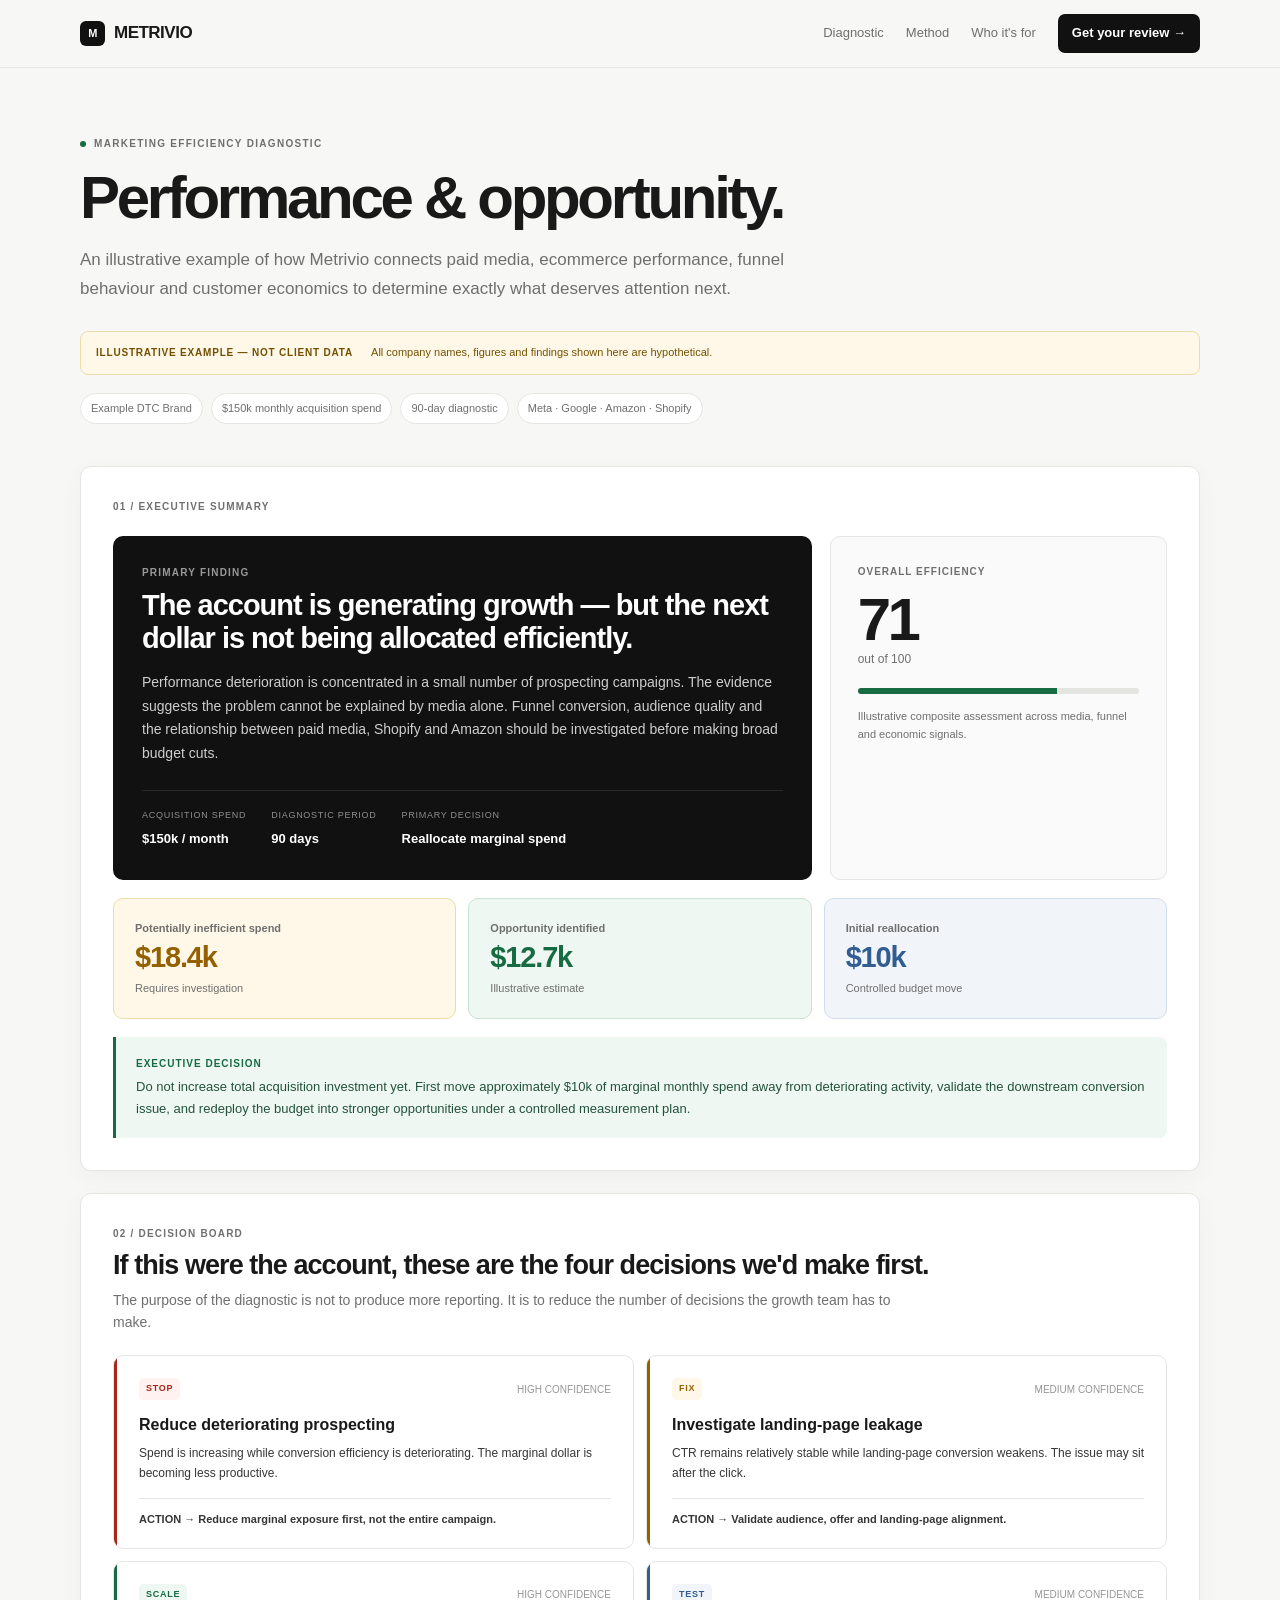
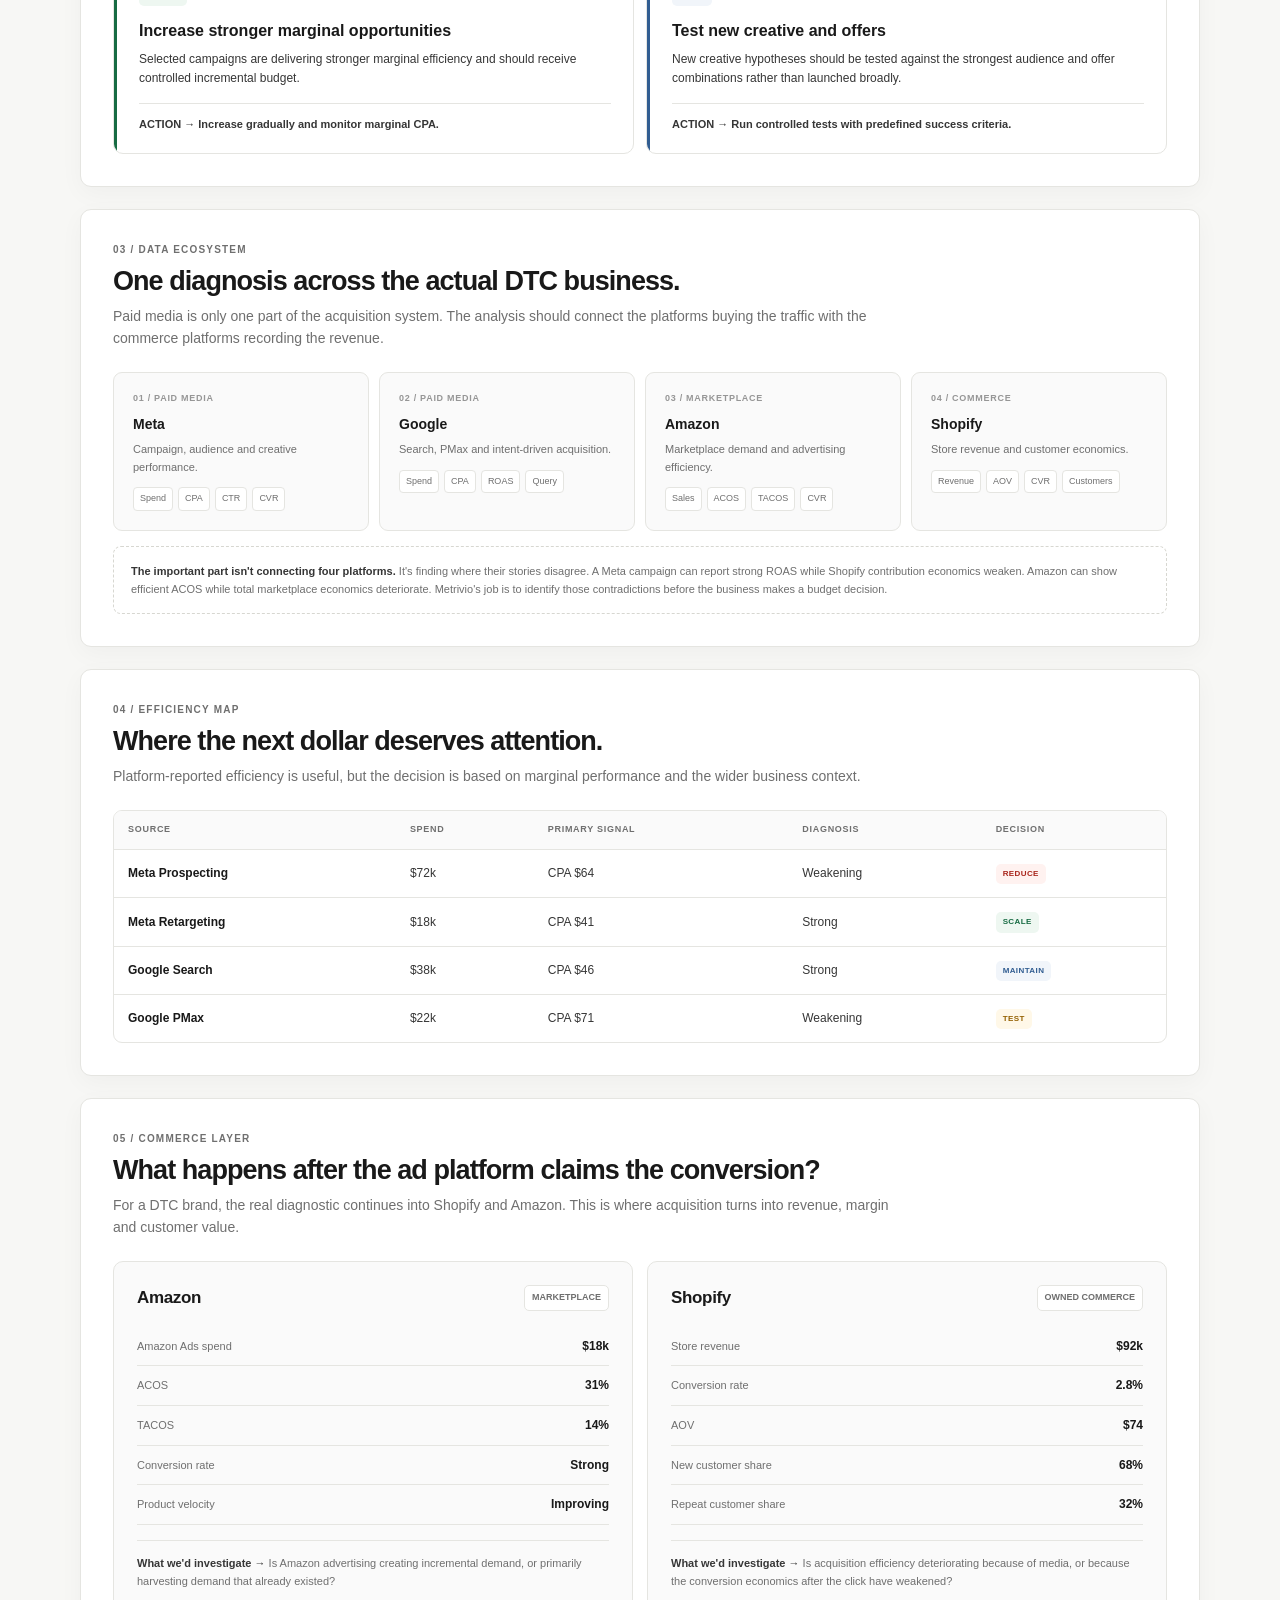
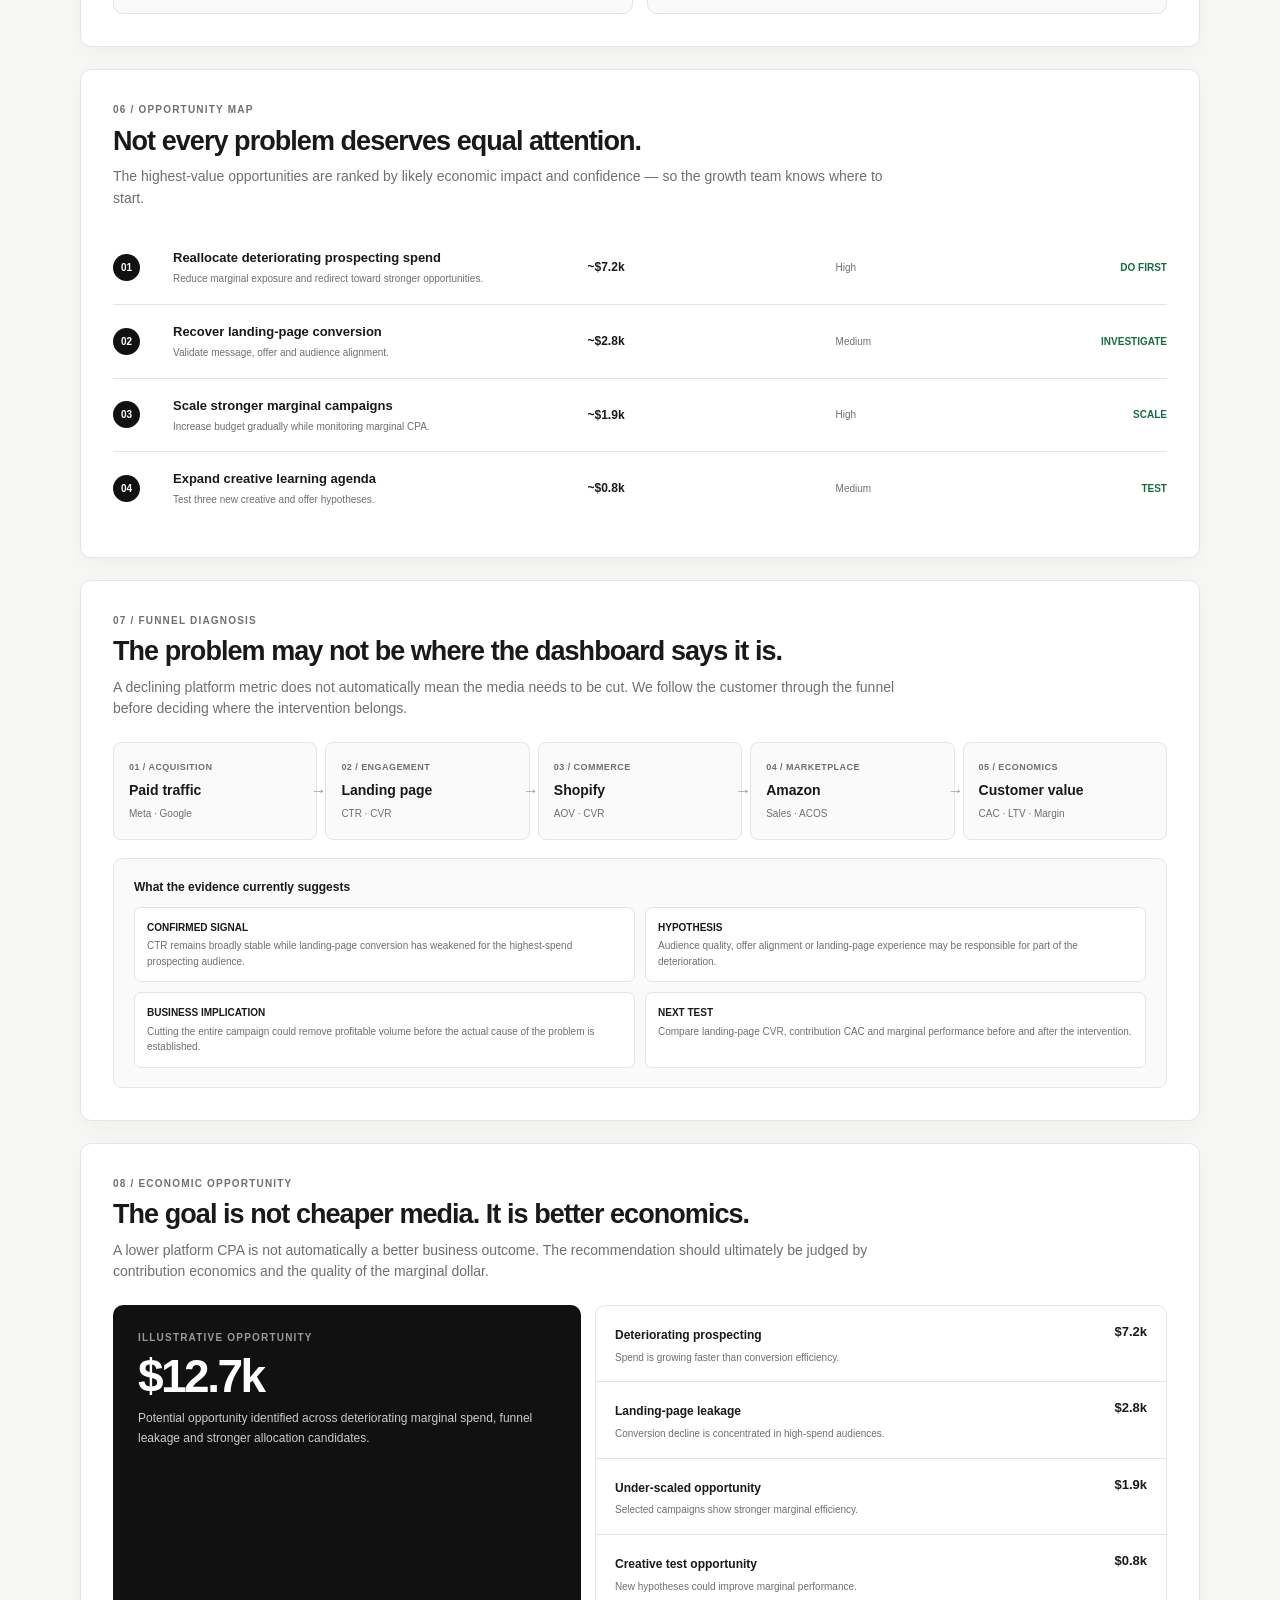
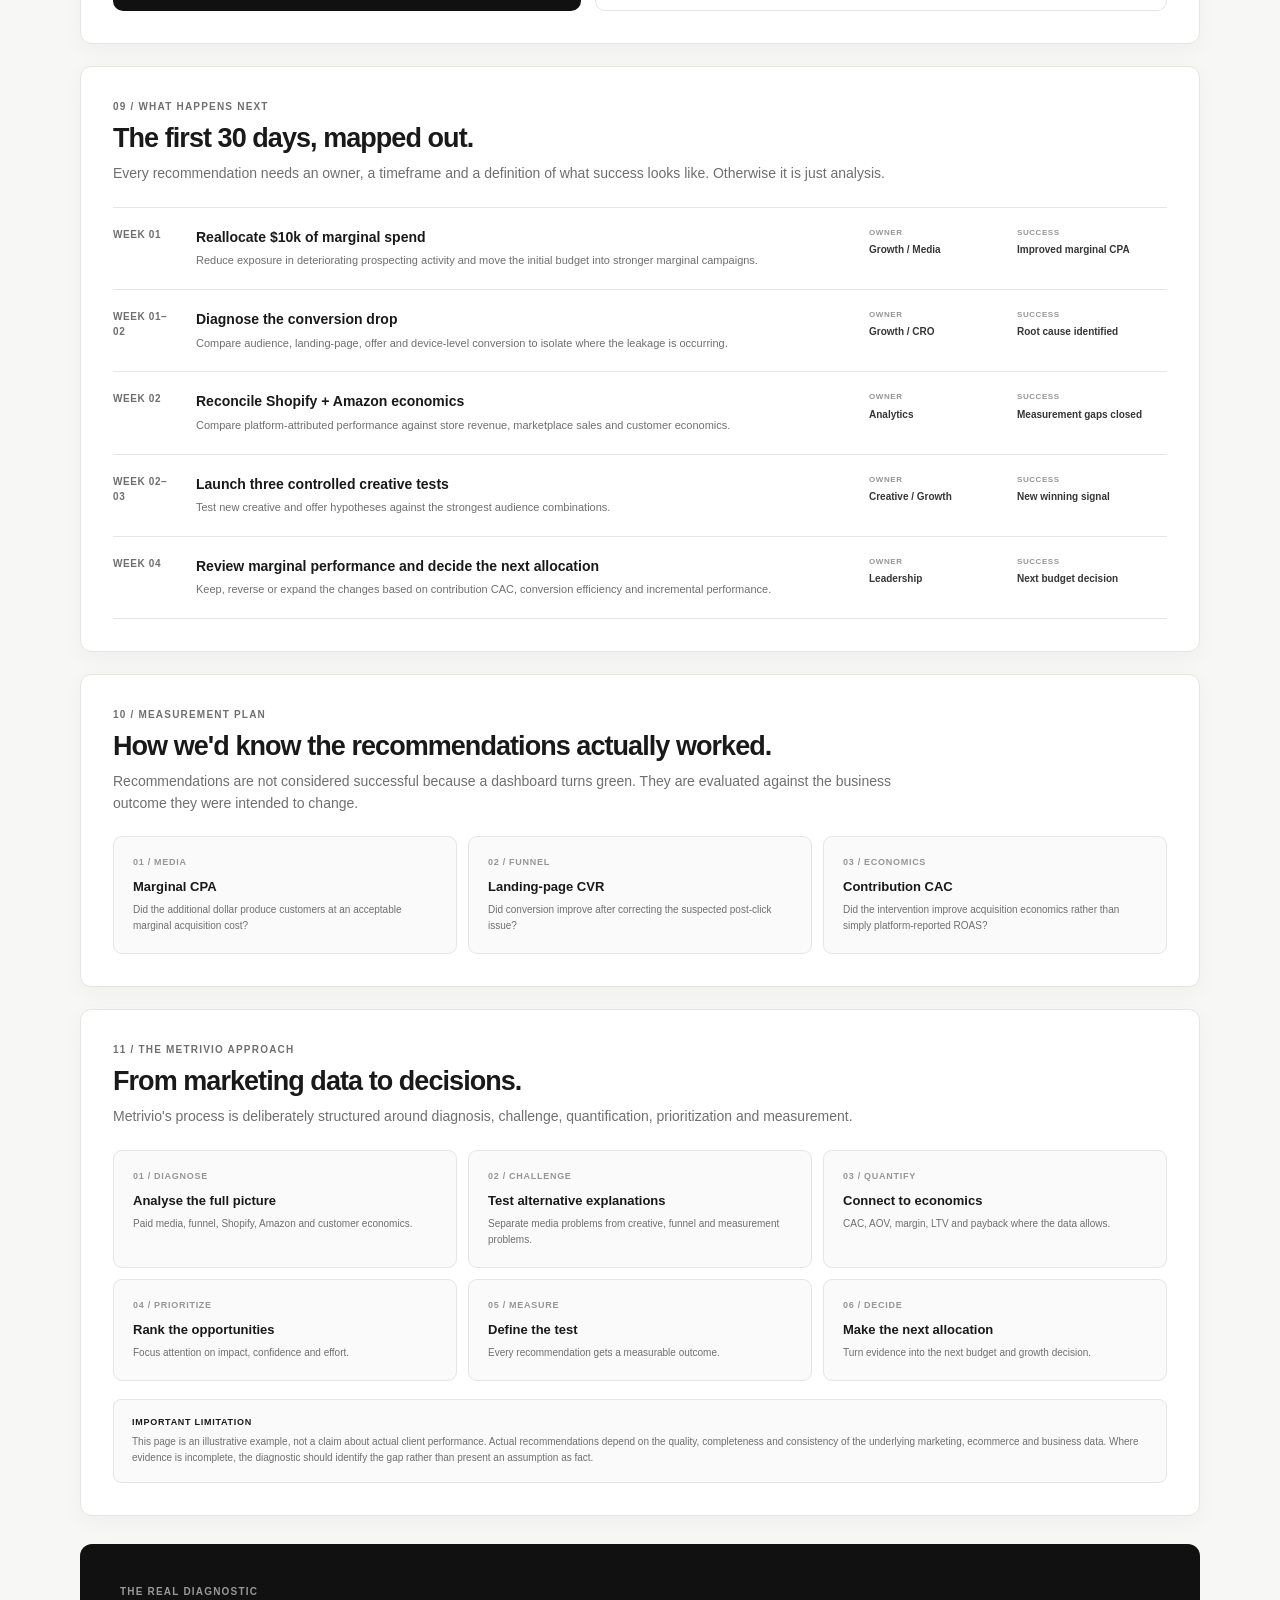
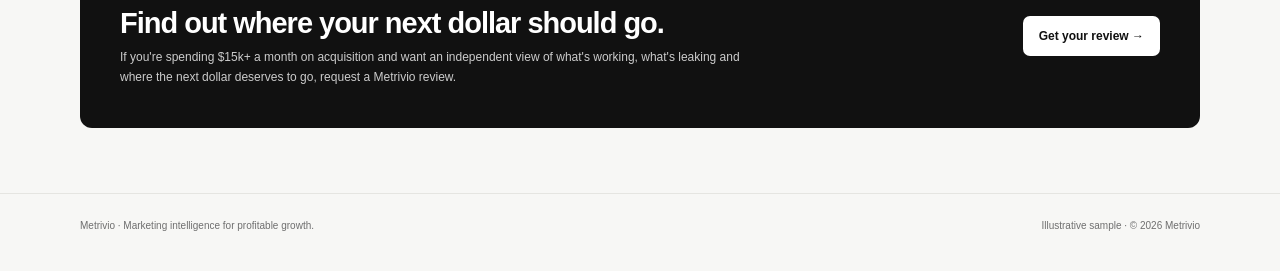
==== commit b5ff542d: "Update sample-report.html" ====
--- a/sample-report.html
+++ b/sample-report.html
@@ -4,47 +4,46 @@
   <meta charset="UTF-8">
   <meta name="viewport" content="width=device-width, initial-scale=1.0">
 
-  <title>Metrivio — Sample Marketing Efficiency Diagnostic</title>
+  <title>Metrivio — Marketing Efficiency Diagnostic</title>
 
   <meta
     name="description"
-    content="Illustrative Metrivio marketing efficiency diagnostic showing how media, ecommerce and customer economics become clearer allocation decisions."
+    content="Illustrative Metrivio marketing efficiency diagnostic for a DTC ecommerce business."
   >
 
   <style>
+
     :root {
       --bg: #f7f7f5;
-      --surface: #ffffff;
-      --surface-soft: #fafafa;
-      --surface-dark: #111111;
-
-      --ink: #171717;
-      --ink-soft: #333333;
-      --muted: #6b6b6b;
-      --muted-light: #8a8a8a;
-
-      --line: #e6e6e3;
-      --line-dark: #d7d7d2;
-
-      --green: #157347;
-      --green-soft: #edf7f1;
-      --green-line: #c9e6d5;
-
-      --red: #b42318;
-      --red-soft: #fff1f0;
-      --red-line: #f3c4c0;
-
-      --amber: #9a5b00;
-      --amber-soft: #fff8e8;
-      --amber-line: #ecd99e;
-
-      --blue: #285ea8;
-      --blue-soft: #f0f5fb;
-      --blue-line: #cddbed;
-
-      --max: 1120px;
-      --radius: 12px;
-      --shadow: 0 8px 28px rgba(0, 0, 0, 0.035);
+      --white: #ffffff;
+      --black: #111111;
+      --text: #191919;
+      --text-soft: #363636;
+      --muted: #6f6f6f;
+      --muted-light: #969696;
+
+      --border: #e5e5e1;
+      --border-dark: #d7d7d1;
+
+      --green: #176b43;
+      --green-bg: #eef7f1;
+      --green-border: #c9e4d3;
+
+      --red: #a9251b;
+      --red-bg: #fff2f0;
+      --red-border: #efc9c4;
+
+      --amber: #946000;
+      --amber-bg: #fff8e8;
+      --amber-border: #ecdca8;
+
+      --blue: #315d91;
+      --blue-bg: #f1f5fa;
+      --blue-border: #d2ddeb;
+
+      --max-width: 1120px;
+      --radius: 11px;
+      --shadow: 0 7px 25px rgba(0,0,0,0.035);
     }
 
     * {
@@ -59,10 +58,9 @@
 
     body {
       background: var(--bg);
-      color: var(--ink);
+      color: var(--text);
       font-family:
         Inter,
-        ui-sans-serif,
         -apple-system,
         BlinkMacSystemFont,
         "Segoe UI",
@@ -81,21 +79,22 @@
     }
 
     .container {
-      width: min(calc(100% - 40px), var(--max));
+      width: min(calc(100% - 40px), var(--max-width));
       margin: 0 auto;
     }
 
-    /* =========================
+
+    /* ==========================================
        NAV
-    ========================== */
+    ========================================== */
 
     .topbar {
       height: 68px;
-      background: rgba(247, 247, 245, 0.96);
-      border-bottom: 1px solid var(--line);
       position: sticky;
       top: 0;
       z-index: 100;
+      background: rgba(247,247,245,0.96);
+      border-bottom: 1px solid var(--border);
       backdrop-filter: blur(10px);
     }
 
@@ -118,11 +117,11 @@
     .brand-mark {
       width: 25px;
       height: 25px;
-      border-radius: 6px;
       display: grid;
       place-items: center;
-      background: #111;
-      color: #fff;
+      border-radius: 6px;
+      background: var(--black);
+      color: white;
       font-size: 11px;
       font-weight: 800;
     }
@@ -136,20 +135,21 @@
     }
 
     .nav a:hover {
-      color: var(--ink);
-    }
-
-    .nav-button {
+      color: var(--black);
+    }
+
+    .nav-cta {
       padding: 9px 14px;
       border-radius: 7px;
-      background: #111;
-      color: #fff !important;
+      background: var(--black);
+      color: white !important;
       font-weight: 650;
     }
 
-    /* =========================
+
+    /* ==========================================
        HEADER
-    ========================== */
+    ========================================== */
 
     .report-header {
       padding: 68px 0 42px;
@@ -160,6 +160,7 @@
       align-items: center;
       gap: 8px;
       margin-bottom: 15px;
+
       color: var(--muted);
       font-size: 10px;
       font-weight: 750;
@@ -176,8 +177,9 @@
     }
 
     h1 {
-      max-width: 820px;
+      max-width: 850px;
       margin-bottom: 18px;
+
       font-size: clamp(40px, 5vw, 60px);
       line-height: 1.02;
       letter-spacing: -0.055em;
@@ -185,7 +187,7 @@
     }
 
     .header-copy {
-      max-width: 750px;
+      max-width: 780px;
       color: var(--muted);
       font-size: 17px;
       line-height: 1.7;
@@ -194,14 +196,17 @@
     .notice {
       display: flex;
       flex-wrap: wrap;
+      align-items: center;
       gap: 10px 18px;
-      align-items: center;
+
       margin-top: 28px;
       padding: 12px 15px;
-      border: 1px solid var(--amber-line);
+
+      border: 1px solid var(--amber-border);
       border-radius: 8px;
-      background: var(--amber-soft);
-      color: #765000;
+      background: var(--amber-bg);
+
+      color: #735000;
       font-size: 11px;
     }
 
@@ -219,24 +224,25 @@
 
     .meta span {
       padding: 6px 10px;
-      border: 1px solid var(--line);
+      border: 1px solid var(--border);
       border-radius: 999px;
-      background: #fff;
+      background: white;
       color: var(--muted);
       font-size: 11px;
     }
 
-    /* =========================
-       SECTIONS
-    ========================== */
+
+    /* ==========================================
+       GENERIC SECTIONS
+    ========================================== */
 
     section {
       margin-bottom: 22px;
     }
 
     .card {
-      background: var(--surface);
-      border: 1px solid var(--line);
+      background: var(--white);
+      border: 1px solid var(--border);
       border-radius: var(--radius);
       box-shadow: var(--shadow);
     }
@@ -247,6 +253,7 @@
 
     .section-label {
       margin-bottom: 8px;
+
       color: var(--muted);
       font-size: 10px;
       font-weight: 750;
@@ -256,24 +263,26 @@
 
     h2 {
       margin-bottom: 9px;
+
       font-size: 27px;
       line-height: 1.16;
       letter-spacing: -0.035em;
     }
 
     .intro {
-      max-width: 770px;
+      max-width: 800px;
       color: var(--muted);
       font-size: 14px;
     }
 
-    /* =========================
+
+    /* ==========================================
        EXECUTIVE SUMMARY
-    ========================== */
+    ========================================== */
 
     .executive-grid {
       display: grid;
-      grid-template-columns: 1.45fr 0.7fr;
+      grid-template-columns: 1.45fr .7fr;
       gap: 18px;
       margin-top: 22px;
     }
@@ -281,8 +290,8 @@
     .executive-main {
       padding: 29px;
       border-radius: 10px;
-      background: #111;
-      color: #fff;
+      background: var(--black);
+      color: white;
     }
 
     .executive-main .section-label {
@@ -306,17 +315,20 @@
       display: flex;
       flex-wrap: wrap;
       gap: 25px;
+
       margin-top: 24px;
       padding-top: 18px;
+
       border-top: 1px solid #292929;
     }
 
     .executive-meta span {
       display: block;
       margin-bottom: 3px;
+
       color: #8f8f8f;
       font-size: 9px;
-      letter-spacing: 0.08em;
+      letter-spacing: .08em;
       text-transform: uppercase;
     }
 
@@ -327,28 +339,29 @@
 
     .score {
       padding: 27px;
-      border: 1px solid var(--line);
+      border: 1px solid var(--border);
       border-radius: 10px;
-      background: var(--surface-soft);
+      background: #fafafa;
     }
 
     .score-title {
       color: var(--muted);
       font-size: 10px;
       font-weight: 750;
-      letter-spacing: 0.1em;
+      letter-spacing: .1em;
       text-transform: uppercase;
     }
 
     .score-number {
       margin-top: 10px;
+
       font-size: 60px;
       line-height: 1;
-      letter-spacing: -0.06em;
+      letter-spacing: -.06em;
       font-weight: 760;
     }
 
-    .score-out-of {
+    .score-out {
       color: var(--muted);
       font-size: 12px;
     }
@@ -356,6 +369,7 @@
     .score-bar {
       height: 6px;
       margin: 20px 0 14px;
+
       overflow: hidden;
       border-radius: 999px;
       background: #e4e4e1;
@@ -365,7 +379,6 @@
       display: block;
       width: 71%;
       height: 100%;
-      border-radius: inherit;
       background: var(--green);
     }
 
@@ -375,37 +388,39 @@
       line-height: 1.6;
     }
 
-    /* =========================
+
+    /* ==========================================
        KEY NUMBERS
-    ========================== */
+    ========================================== */
 
     .numbers {
       display: grid;
-      grid-template-columns: repeat(3, 1fr);
+      grid-template-columns: repeat(3,1fr);
       gap: 12px;
       margin-top: 18px;
     }
 
     .number-card {
       padding: 21px;
-      border: 1px solid var(--line);
+
+      border: 1px solid var(--border);
       border-radius: 10px;
-      background: #fff;
+      background: white;
     }
 
     .number-card.green {
-      background: var(--green-soft);
-      border-color: var(--green-line);
+      background: var(--green-bg);
+      border-color: var(--green-border);
     }
 
     .number-card.amber {
-      background: var(--amber-soft);
-      border-color: var(--amber-line);
+      background: var(--amber-bg);
+      border-color: var(--amber-border);
     }
 
     .number-card.blue {
-      background: var(--blue-soft);
-      border-color: var(--blue-line);
+      background: var(--blue-bg);
+      border-color: var(--blue-border);
     }
 
     .number-label {
@@ -418,7 +433,7 @@
     .number {
       font-size: 29px;
       line-height: 1;
-      letter-spacing: -0.04em;
+      letter-spacing: -.04em;
       font-weight: 760;
     }
 
@@ -440,36 +455,44 @@
       font-size: 11px;
     }
 
-    .executive-decision {
+
+    /* ==========================================
+       EXECUTIVE DECISION
+    ========================================== */
+
+    .decision-callout {
       margin-top: 18px;
-      padding: 18px 20px;
+      padding: 19px 20px;
+
       border-left: 3px solid var(--green);
       border-radius: 0 8px 8px 0;
-      background: var(--green-soft);
-    }
-
-    .executive-decision strong {
+      background: var(--green-bg);
+    }
+
+    .decision-callout strong {
       display: block;
       margin-bottom: 5px;
+
       color: var(--green);
       font-size: 10px;
-      letter-spacing: 0.1em;
+      letter-spacing: .1em;
       text-transform: uppercase;
     }
 
-    .executive-decision p {
+    .decision-callout p {
       color: #24533c;
       font-size: 13px;
-      line-height: 1.6;
-    }
-
-    /* =========================
-       DECISIONS
-    ========================== */
+      line-height: 1.65;
+    }
+
+
+    /* ==========================================
+       DECISION BOARD
+    ========================================== */
 
     .decision-grid {
       display: grid;
-      grid-template-columns: repeat(2, 1fr);
+      grid-template-columns: repeat(2,1fr);
       gap: 12px;
       margin-top: 22px;
     }
@@ -477,10 +500,12 @@
     .decision {
       position: relative;
       padding: 22px 22px 20px 25px;
+
       overflow: hidden;
-      border: 1px solid var(--line);
+
+      border: 1px solid var(--border);
       border-radius: 10px;
-      background: #fff;
+      background: white;
     }
 
     .decision::before {
@@ -512,36 +537,37 @@
       display: flex;
       align-items: center;
       justify-content: space-between;
-      gap: 12px;
+
       margin-bottom: 13px;
     }
 
     .tag {
       padding: 4px 7px;
       border-radius: 5px;
+
       font-size: 9px;
       font-weight: 800;
-      letter-spacing: 0.08em;
+      letter-spacing: .08em;
     }
 
     .stop .tag {
       color: var(--red);
-      background: var(--red-soft);
+      background: var(--red-bg);
     }
 
     .fix .tag {
       color: var(--amber);
-      background: var(--amber-soft);
+      background: var(--amber-bg);
     }
 
     .scale .tag {
       color: var(--green);
-      background: var(--green-soft);
+      background: var(--green-bg);
     }
 
     .test .tag {
       color: var(--blue);
-      background: var(--blue-soft);
+      background: var(--blue-bg);
     }
 
     .confidence {
@@ -552,11 +578,10 @@
     .decision h3 {
       margin-bottom: 6px;
       font-size: 16px;
-      letter-spacing: -0.015em;
     }
 
     .decision p {
-      color: var(--muted-dark);
+      color: var(--text-soft);
       font-size: 12px;
       line-height: 1.65;
     }
@@ -564,124 +589,138 @@
     .decision-action {
       margin-top: 14px;
       padding-top: 12px;
-      border-top: 1px solid var(--line);
-      color: var(--ink-soft);
+
+      border-top: 1px solid var(--border);
+
+      color: var(--text-soft);
       font-size: 11px;
       font-weight: 700;
     }
 
-    /* =========================
-       DATA STACK
-    ========================== */
-
-    .data-stack {
+
+    /* ==========================================
+       DATA SOURCES
+    ========================================== */
+
+    .sources {
       display: grid;
-      grid-template-columns: repeat(4, 1fr);
+      grid-template-columns: repeat(4,1fr);
       gap: 10px;
       margin-top: 23px;
     }
 
-    .data-source {
+    .source {
       padding: 19px;
-      border: 1px solid var(--line);
+
+      border: 1px solid var(--border);
       border-radius: 9px;
-      background: var(--surface-soft);
+      background: #fafafa;
     }
 
     .source-number {
       color: var(--muted-light);
       font-size: 9px;
       font-weight: 750;
-      letter-spacing: 0.08em;
-    }
-
-    .data-source h3 {
-      margin-top: 8px;
-      margin-bottom: 5px;
+      letter-spacing: .08em;
+    }
+
+    .source h3 {
+      margin: 8px 0 5px;
       font-size: 14px;
     }
 
-    .data-source p {
+    .source p {
       color: var(--muted);
       font-size: 11px;
       line-height: 1.6;
     }
 
-    .source-data {
+    .source-tags {
       display: flex;
       flex-wrap: wrap;
       gap: 5px;
       margin-top: 11px;
     }
 
-    .source-data span {
+    .source-tags span {
       padding: 4px 6px;
-      border: 1px solid var(--line);
+
+      border: 1px solid var(--border);
       border-radius: 4px;
-      background: #fff;
-      color: var(--muted-dark);
+      background: white;
+
+      color: var(--muted);
       font-size: 9px;
     }
 
-    .data-connection {
+    .source-note {
       margin-top: 15px;
       padding: 15px 17px;
-      border: 1px dashed var(--line-dark);
+
+      border: 1px dashed var(--border-dark);
       border-radius: 8px;
+
       color: var(--muted);
       font-size: 11px;
-      line-height: 1.6;
-    }
-
-    .data-connection strong {
-      color: var(--ink-soft);
-    }
-
-    /* =========================
-       MEDIA TABLE
-    ========================== */
-
-    .table-wrapper {
+      line-height: 1.65;
+    }
+
+    .source-note strong {
+      color: var(--text-soft);
+    }
+
+
+    /* ==========================================
+       CHANNEL TABLE
+    ========================================== */
+
+    .table-wrap {
       margin-top: 22px;
+
       overflow-x: auto;
-      border: 1px solid var(--line);
+
+      border: 1px solid var(--border);
       border-radius: 9px;
     }
 
     table {
       width: 100%;
-      min-width: 720px;
+      min-width: 760px;
+
       border-collapse: collapse;
+
       font-size: 12px;
     }
 
     thead {
-      background: var(--surface-soft);
+      background: #fafafa;
     }
 
     th {
       padding: 12px 14px;
-      border-bottom: 1px solid var(--line);
+
+      border-bottom: 1px solid var(--border);
+
       color: var(--muted);
       font-size: 9px;
       font-weight: 750;
-      letter-spacing: 0.08em;
+      letter-spacing: .08em;
       text-align: left;
       text-transform: uppercase;
     }
 
     td {
       padding: 13px 14px;
-      border-bottom: 1px solid var(--line);
-      color: var(--muted-dark);
-    }
-
-    tr:last-child td {
+      border-bottom: 1px solid var(--border);
+      color: var(--text-soft);
+    }
+
+    tbody tr:last-child td {
       border-bottom: 0;
     }
 
     td:first-child {
-      color: var(--ink);
+      color: var(--text);
       font-weight: 650;
     }
 
@@ -689,34 +728,36 @@
       display: inline-block;
       padding: 4px 7px;
       border-radius: 5px;
+
       font-size: 8px;
       font-weight: 800;
-      letter-spacing: 0.05em;
-    }
-
-    .pill-investigate {
+      letter-spacing: .05em;
+    }
+
+    .pill-red {
+      color: var(--red);
+      background: var(--red-bg);
+    }
+
+    .pill-amber {
       color: var(--amber);
-      background: var(--amber-soft);
-    }
-
-    .pill-scale {
+      background: var(--amber-bg);
+    }
+
+    .pill-green {
       color: var(--green);
-      background: var(--green-soft);
-    }
-
-    .pill-maintain {
+      background: var(--green-bg);
+    }
+
+    .pill-blue {
       color: var(--blue);
-      background: var(--blue-soft);
-    }
-
-    .pill-test {
-      color: var(--red);
-      background: var(--red-soft);
-    }
-
-    /* =========================
-       AMAZON + SHOPIFY ANALYSIS
-    ========================== */
+      background: var(--blue-bg);
+    }
+
+
+    /* ==========================================
+       AMAZON / SHOPIFY
+    ========================================== */
 
     .commerce-grid {
       display: grid;
@@ -727,92 +768,175 @@
 
     .commerce-card {
       padding: 23px;
-      border: 1px solid var(--line);
+
+      border: 1px solid var(--border);
       border-radius: 10px;
-      background: var(--surface-soft);
-    }
-
-    .commerce-card-header {
+      background: #fafafa;
+    }
+
+    .commerce-header {
       display: flex;
+      align-items: center;
       justify-content: space-between;
-      align-items: center;
-      gap: 15px;
+
       margin-bottom: 16px;
     }
 
-    .commerce-card-header h3 {
+    .commerce-header h3 {
       font-size: 17px;
-      letter-spacing: -0.02em;
+      letter-spacing: -.02em;
     }
 
     .commerce-badge {
       padding: 5px 7px;
-      border: 1px solid var(--line);
+
+      border: 1px solid var(--border);
       border-radius: 5px;
-      background: #fff;
+      background: white;
+
       color: var(--muted);
       font-size: 9px;
       font-weight: 750;
       text-transform: uppercase;
     }
 
-    .commerce-metric {
+    .metric-row {
       display: flex;
       align-items: baseline;
       justify-content: space-between;
       gap: 20px;
+
       padding: 10px 0;
-      border-bottom: 1px solid var(--line);
-    }
-
-    .commerce-metric:last-child {
+      border-bottom: 1px solid var(--border);
+    }
+
+    .metric-row:last-child {
       border-bottom: 0;
     }
 
-    .commerce-metric span {
+    .metric-row span {
       color: var(--muted);
       font-size: 11px;
     }
 
-    .commerce-metric strong {
-      color: var(--ink);
+    .metric-row strong {
+      color: var(--text);
       font-size: 12px;
     }
 
-    .commerce-note {
+    .commerce-insight {
       margin-top: 15px;
       padding-top: 13px;
-      border-top: 1px solid var(--line);
+
+      border-top: 1px solid var(--border);
+
       color: var(--muted);
       font-size: 11px;
-      line-height: 1.6;
-    }
-
-    /* =========================
+      line-height: 1.65;
+    }
+
+    .commerce-insight strong {
+      color: var(--text-soft);
+    }
+
+
+    /* ==========================================
+       OPPORTUNITY MAP
+    ========================================== */
+
+    .opportunity-table {
+      margin-top: 22px;
+    }
+
+    .opportunity {
+      display: grid;
+      grid-template-columns: 45px 1.2fr .7fr .65fr 100px;
+      gap: 15px;
+      align-items: center;
+
+      padding: 17px 0;
+
+      border-bottom: 1px solid var(--border);
+    }
+
+    .opportunity:last-child {
+      border-bottom: 0;
+    }
+
+    .priority {
+      width: 27px;
+      height: 27px;
+
+      display: grid;
+      place-items: center;
+
+      border-radius: 50%;
+
+      background: #111;
+      color: white;
+
+      font-size: 10px;
+      font-weight: 750;
+    }
+
+    .opportunity h3 {
+      margin-bottom: 3px;
+      font-size: 13px;
+    }
+
+    .opportunity p {
+      color: var(--muted);
+      font-size: 10px;
+    }
+
+    .opp-value {
+      font-size: 12px;
+      font-weight: 750;
+    }
+
+    .opp-confidence {
+      color: var(--muted);
+      font-size: 10px;
+    }
+
+    .opp-action {
+      color: var(--green);
+      font-size: 10px;
+      font-weight: 750;
+      text-align: right;
+    }
+
+
+    /* ==========================================
        FUNNEL
-    ========================== */
+    ========================================== */
 
     .funnel {
       display: grid;
-      grid-template-columns: repeat(5, 1fr);
+      grid-template-columns: repeat(5,1fr);
       gap: 8px;
       margin-top: 22px;
     }
 
     .funnel-step {
       position: relative;
+
       padding: 18px 15px;
-      border: 1px solid var(--line);
+
+      border: 1px solid var(--border);
       border-radius: 8px;
-      background: var(--surface-soft);
+      background: #fafafa;
     }
 
     .funnel-step::after {
       content: "→";
+
       position: absolute;
+      top: 50%;
       right: -10px;
-      top: 50%;
+
       transform: translateY(-50%);
+
       color: var(--muted-light);
       z-index: 2;
     }
@@ -824,10 +948,11 @@
     .funnel-step small {
       display: block;
       margin-bottom: 5px;
+
       color: var(--muted);
       font-size: 9px;
       font-weight: 700;
-      letter-spacing: 0.05em;
+      letter-spacing: .05em;
       text-transform: uppercase;
     }
 
@@ -839,26 +964,29 @@
     .funnel-step span {
       display: block;
       margin-top: 4px;
+
       color: var(--muted);
       font-size: 10px;
     }
 
-    /* =========================
+
+    /* ==========================================
        ECONOMICS
-    ========================== */
+    ========================================== */
 
     .economic-grid {
       display: grid;
-      grid-template-columns: 0.9fr 1.1fr;
+      grid-template-columns: .9fr 1.1fr;
       gap: 14px;
       margin-top: 22px;
     }
 
     .economic-callout {
       padding: 25px;
+
       border-radius: 10px;
       background: #111;
-      color: #fff;
+      color: white;
     }
 
     .economic-callout .section-label {
@@ -867,9 +995,10 @@
 
     .economic-number {
       margin: 7px 0 10px;
+
       font-size: 46px;
       line-height: 1;
-      letter-spacing: -0.055em;
+      letter-spacing: -.055em;
       font-weight: 760;
     }
 
@@ -881,7 +1010,8 @@
 
     .economic-list {
       overflow: hidden;
-      border: 1px solid var(--line);
+
+      border: 1px solid var(--border);
       border-radius: 10px;
     }
 
@@ -889,8 +1019,10 @@
       display: grid;
       grid-template-columns: 1fr auto;
       gap: 20px;
+
       padding: 16px 19px;
-      border-bottom: 1px solid var(--line);
+
+      border-bottom: 1px solid var(--border);
     }
 
     .economic-row:last-child {
@@ -913,71 +1045,172 @@
       white-space: nowrap;
     }
 
-    /* =========================
-       ACTION PLAN
-    ========================== */
-
-    .action-list {
+
+    /* ==========================================
+       NEXT 30 DAYS
+    ========================================== */
+
+    .roadmap {
       margin-top: 22px;
-      border-top: 1px solid var(--line);
-    }
-
-    .action {
+      border-top: 1px solid var(--border);
+    }
+
+    .roadmap-row {
       display: grid;
-      grid-template-columns: 50px 1fr 145px;
+      grid-template-columns: 65px 1fr 130px 150px;
       gap: 18px;
+      align-items: start;
+
       padding: 19px 0;
-      border-bottom: 1px solid var(--line);
-    }
-
-    .action-number {
+
+      border-bottom: 1px solid var(--border);
+    }
+
+    .roadmap-number {
       color: var(--muted);
       font-size: 10px;
       font-weight: 750;
-      letter-spacing: 0.06em;
-    }
-
-    .action h3 {
-      margin-bottom: 3px;
+      letter-spacing: .06em;
+    }
+
+    .roadmap h3 {
+      margin-bottom: 4px;
       font-size: 14px;
     }
 
-    .action p {
+    .roadmap p {
       color: var(--muted);
       font-size: 11px;
       line-height: 1.6;
     }
 
-    .action-outcome {
-      color: var(--muted-dark);
+    .roadmap-owner,
+    .roadmap-outcome {
+      color: var(--text-soft);
       font-size: 10px;
-      font-weight: 700;
-      text-align: right;
-    }
-
-    /* =========================
+      font-weight: 650;
+    }
+
+    .roadmap-owner span,
+    .roadmap-outcome span {
+      display: block;
+      margin-bottom: 3px;
+
+      color: var(--muted-light);
+      font-size: 8px;
+      letter-spacing: .07em;
+      text-transform: uppercase;
+    }
+
+
+    /* ==========================================
+       MEASUREMENT
+    ========================================== */
+
+    .measurement-grid {
+      display: grid;
+      grid-template-columns: repeat(3,1fr);
+      gap: 11px;
+      margin-top: 22px;
+    }
+
+    .measurement {
+      padding: 19px;
+
+      border: 1px solid var(--border);
+      border-radius: 9px;
+      background: #fafafa;
+    }
+
+    .measurement-number {
+      color: var(--muted-light);
+      font-size: 9px;
+      font-weight: 750;
+      letter-spacing: .08em;
+    }
+
+    .measurement h3 {
+      margin: 7px 0 5px;
+      font-size: 13px;
+    }
+
+    .measurement p {
+      color: var(--muted);
+      font-size: 10px;
+      line-height: 1.6;
+    }
+
+
+    /* ==========================================
+       CONFIDENCE / EVIDENCE
+    ========================================== */
+
+    .evidence-box {
+      margin-top: 18px;
+      padding: 19px 20px;
+
+      border: 1px solid var(--border);
+      border-radius: 9px;
+      background: #fafafa;
+    }
+
+    .evidence-box h3 {
+      margin-bottom: 10px;
+      font-size: 12px;
+    }
+
+    .evidence-grid {
+      display: grid;
+      grid-template-columns: 1fr 1fr;
+      gap: 10px;
+    }
+
+    .evidence-item {
+      padding: 12px;
+
+      border: 1px solid var(--border);
+      border-radius: 7px;
+      background: white;
+    }
+
+    .evidence-item strong {
+      display: block;
+      margin-bottom: 3px;
+
+      font-size: 10px;
+    }
+
+    .evidence-item p {
+      color: var(--muted);
+      font-size: 10px;
+      line-height: 1.55;
+    }
+
+
+    /* ==========================================
        METHODOLOGY
-    ========================== */
+    ========================================== */
 
     .method-grid {
       display: grid;
-      grid-template-columns: repeat(3, 1fr);
+      grid-template-columns: repeat(3,1fr);
       gap: 11px;
       margin-top: 22px;
     }
 
     .method {
       padding: 19px;
-      border: 1px solid var(--line);
+
+      border: 1px solid var(--border);
       border-radius: 9px;
-      background: var(--surface-soft);
+      background: #fafafa;
     }
 
     .method-number {
       color: var(--muted-light);
       font-size: 9px;
       font-weight: 750;
-      letter-spacing: 0.08em;
+      letter-spacing: .08em;
     }
 
     .method h3 {
@@ -994,7 +1227,8 @@
     .limitation {
       margin-top: 18px;
       padding: 16px 18px;
-      border: 1px solid var(--line);
+
+      border: 1px solid var(--border);
       border-radius: 8px;
       background: #fafafa;
     }
@@ -1002,8 +1236,9 @@
     .limitation strong {
       display: block;
       margin-bottom: 4px;
+
       font-size: 9px;
-      letter-spacing: 0.08em;
+      letter-spacing: .08em;
       text-transform: uppercase;
     }
 
@@ -1013,20 +1248,23 @@
       line-height: 1.6;
     }
 
-    /* =========================
+
+    /* ==========================================
        CTA
-    ========================== */
+    ========================================== */
 
     .cta {
       display: flex;
       align-items: center;
       justify-content: space-between;
       gap: 30px;
+
       margin: 28px 0 65px;
       padding: 40px;
+
       border-radius: 12px;
       background: #111;
-      color: #fff;
+      color: white;
     }
 
     .cta .section-label {
@@ -1040,6 +1278,7 @@
 
     .cta p {
       max-width: 650px;
+
       color: #ccc;
       font-size: 12px;
       line-height: 1.65;
@@ -1047,22 +1286,28 @@
 
     .cta-button {
       flex-shrink: 0;
+
       padding: 11px 16px;
       border-radius: 7px;
-      background: #fff;
+
+      background: white;
       color: #111;
+
       font-size: 12px;
       font-weight: 750;
       white-space: nowrap;
     }
 
-    /* =========================
+
+    /* ==========================================
        FOOTER
-    ========================== */
+    ========================================== */
 
     footer {
       padding: 24px 0 38px;
-      border-top: 1px solid var(--line);
+
+      border-top: 1px solid var(--border);
+
       color: var(--muted);
       font-size: 10px;
     }
@@ -1074,9 +1319,10 @@
       gap: 15px;
     }
 
-    /* =========================
+
+    /* ==========================================
        RESPONSIVE
-    ========================== */
+    ========================================== */
 
     @media (max-width: 900px) {
 
@@ -1085,8 +1331,8 @@
         grid-template-columns: 1fr;
       }
 
-      .data-stack {
-        grid-template-columns: repeat(2, 1fr);
+      .sources {
+        grid-template-columns: repeat(2,1fr);
       }
 
       .commerce-grid {
@@ -1101,8 +1347,28 @@
         display: none;
       }
 
+      .measurement-grid,
       .method-grid {
         grid-template-columns: 1fr;
+      }
+
+      .roadmap-row {
+        grid-template-columns: 55px 1fr;
+      }
+
+      .roadmap-owner,
+      .roadmap-outcome {
+        display: none;
+      }
+
+      .opportunity {
+        grid-template-columns: 40px 1fr;
+      }
+
+      .opp-value,
+      .opp-confidence,
+      .opp-action {
+        display: none;
       }
 
       .cta {
@@ -1111,17 +1377,18 @@
       }
     }
 
+
     @media (max-width: 700px) {
 
       .container {
-        width: min(calc(100% - 26px), var(--max));
+        width: min(calc(100% - 26px), var(--max-width));
       }
 
       .topbar {
         height: 60px;
       }
 
-      .nav a:not(.nav-button) {
+      .nav a:not(.nav-cta) {
         display: none;
       }
 
@@ -1149,16 +1416,9 @@
 
       .numbers,
       .decision-grid,
-      .data-stack {
+      .sources,
+      .evidence-grid {
         grid-template-columns: 1fr;
-      }
-
-      .action {
-        grid-template-columns: 42px 1fr;
-      }
-
-      .action-outcome {
-        display: none;
       }
 
       .cta {
@@ -1171,10 +1431,11 @@
       }
     }
 
+
     @media print {
 
       body {
-        background: #fff;
+        background: white;
       }
 
       .topbar {
@@ -1190,31 +1451,53 @@
         break-inside: avoid;
       }
     }
+
   </style>
 </head>
 
+
 <body>
 
-  <!-- =========================
+
+  <!-- ==========================================
        NAVIGATION
-  ========================== -->
+  ========================================== -->
 
   <header class="topbar">
 
     <div class="container topbar-inner">
 
       <a href="index.html" class="brand">
-        <span class="brand-mark">M</span>
-        <span>METRIVIO</span>
+
+        <span class="brand-mark">
+          M
+        </span>
+
+        <span>
+          METRIVIO
+        </span>
+
       </a>
 
+
       <nav class="nav">
-        <a href="index.html">Diagnostic</a>
-        <a href="index.html#method">Method</a>
-        <a href="index.html#who">Who it's for</a>
-        <a href="index.html#review" class="nav-button">
+
+        <a href="index.html">
+          Diagnostic
+        </a>
+
+        <a href="index.html#method">
+          Method
+        </a>
+
+        <a href="index.html#who">
+          Who it's for
+        </a>
+
+        <a href="index.html#review" class="nav-cta">
           Get your review →
         </a>
+
       </nav>
 
     </div>
@@ -1222,13 +1505,15 @@
   </header>
 
 
+
   <main>
 
     <div class="container">
 
-      <!-- =========================
+
+      <!-- ==========================================
            HEADER
-      ========================== -->
+      ========================================== -->
 
       <header class="report-header">
 
@@ -1236,36 +1521,61 @@
           Marketing Efficiency Diagnostic
         </div>
 
+
         <h1>
           Performance &amp; opportunity.
         </h1>
 
+
         <p class="header-copy">
+
           An illustrative example of how Metrivio connects paid media,
           ecommerce performance, funnel behaviour and customer economics
-          to determine what to stop, fix, scale and test.
+          to determine exactly what deserves attention next.
+
         </p>
 
+
         <div class="notice">
-          <strong>ILLUSTRATIVE EXAMPLE — NOT CLIENT DATA</strong>
+
+          <strong>
+            ILLUSTRATIVE EXAMPLE — NOT CLIENT DATA
+          </strong>
+
           <span>
             All company names, figures and findings shown here are hypothetical.
           </span>
+
         </div>
 
+
         <div class="meta">
-          <span>Example DTC Brand</span>
-          <span>$150k monthly acquisition spend</span>
-          <span>90-day diagnostic</span>
-          <span>Meta · Google · Amazon · Shopify</span>
+
+          <span>
+            Example DTC Brand
+          </span>
+
+          <span>
+            $150k monthly acquisition spend
+          </span>
+
+          <span>
+            90-day diagnostic
+          </span>
+
+          <span>
+            Meta · Google · Amazon · Shopify
+          </span>
+
         </div>
 
       </header>
 
 
-      <!-- =========================
+
+      <!-- ==========================================
            01 EXECUTIVE SUMMARY
-      ========================== -->
+      ========================================== -->
 
       <section class="card">
 
@@ -1275,7 +1585,9 @@
             01 / Executive summary
           </div>
 
+
           <div class="executive-grid">
+
 
             <div class="executive-main">
 
@@ -1283,33 +1595,62 @@
                 Primary finding
               </div>
 
+
               <h2>
-                The account is generating growth — but allocation can be improved.
+                The account is generating growth — but the next dollar is not being allocated efficiently.
               </h2>
 
+
               <p>
-                Performance deterioration is concentrated in a small number of
-                prospecting campaigns. The evidence suggests the issue is not
-                simply media efficiency. Funnel conversion, marketplace performance
-                and audience quality should also be investigated before making
-                major budget cuts.
+
+                Performance deterioration is concentrated in a small number
+                of prospecting campaigns. The evidence suggests the problem
+                cannot be explained by media alone. Funnel conversion,
+                audience quality and the relationship between paid media,
+                Shopify and Amazon should be investigated before making
+                broad budget cuts.
+
               </p>
 
+
               <div class="executive-meta">
 
                 <div>
-                  <span>Acquisition spend</span>
-                  <strong>$150k / month</strong>
+
+                  <span>
+                    Acquisition spend
+                  </span>
+
+                  <strong>
+                    $150k / month
+                  </strong>
+
                 </div>
 
+
                 <div>
-                  <span>Diagnostic period</span>
-                  <strong>90 days</strong>
+
+                  <span>
+                    Diagnostic period
+                  </span>
+
+                  <strong>
+                    90 days
+                  </strong>
+
                 </div>
 
+
                 <div>
-                  <span>Priority</span>
-                  <strong>Allocation efficiency</strong>
+
+                  <span>
+                    Primary decision
+                  </span>
+
+                  <strong>
+                    Reallocate marginal spend
+                  </strong>
+
                 </div>
 
               </div>
@@ -1327,7 +1668,7 @@
                 71
               </div>
 
-              <div class="score-out-of">
+              <div class="score-out">
                 out of 100
               </div>
 
@@ -1336,8 +1677,10 @@
               </div>
 
               <p>
-                Illustrative composite assessment based on media efficiency,
-                funnel conversion and economic signals.
+
+                Illustrative composite assessment across media,
+                funnel and economic signals.
+
               </p>
 
             </div>
@@ -1345,7 +1688,9 @@
           </div>
 
 
+
           <div class="numbers">
+
 
             <div class="number-card amber">
 
@@ -1384,7 +1729,7 @@
             <div class="number-card blue">
 
               <div class="number-label">
-                Recommended reallocation
+                Initial reallocation
               </div>
 
               <div class="number">
@@ -1392,7 +1737,7 @@
               </div>
 
               <div class="number-note">
-                Controlled initial move
+                Controlled budget move
               </div>
 
             </div>
@@ -1400,18 +1745,21 @@
           </div>
 
 
-          <div class="executive-decision">
+
+          <div class="decision-callout">
 
             <strong>
               Executive decision
             </strong>
 
             <p>
-              Do not simply cut prospecting spend. First isolate deteriorating
-              campaigns, validate landing-page and audience-quality effects,
-              understand the role of Amazon and Shopify in the customer journey,
-              then move a controlled portion of marginal budget toward stronger
-              opportunities.
+
+              Do not increase total acquisition investment yet.
+              First move approximately $10k of marginal monthly spend
+              away from deteriorating activity, validate the downstream
+              conversion issue, and redeploy the budget into stronger
+              opportunities under a controlled measurement plan.
+
             </p>
 
           </div>
@@ -1421,121 +1769,187 @@
       </section>
 
 
-      <!-- =========================
-           02 DECISIONS
-      ========================== -->
+
+      <!-- ==========================================
+           02 DECISION BOARD
+      ========================================== -->
 
       <section class="card">
 
         <div class="card-inner">
 
           <div class="section-label">
-            02 / What we found
+            02 / Decision board
           </div>
 
+
           <h2>
-            Four decisions emerge from the analysis.
+            If this were the account, these are the four decisions we'd make first.
           </h2>
 
+
           <p class="intro">
-            The diagnostic is designed to produce decisions rather than another
-            collection of charts.
+
+            The purpose of the diagnostic is not to produce more reporting.
+            It is to reduce the number of decisions the growth team has to make.
+
           </p>
 
 
           <div class="decision-grid">
 
+
             <article class="decision stop">
 
               <div class="decision-header">
-                <span class="tag">STOP</span>
-                <span class="confidence">Confidence: HIGH</span>
-              </div>
+
+                <span class="tag">
+                  STOP
+                </span>
+
+                <span class="confidence">
+                  HIGH CONFIDENCE
+                </span>
+
+              </div>
+
 
               <h3>
-                Campaign X
+                Reduce deteriorating prospecting
               </h3>
 
+
               <p>
-                Spend increased while conversion efficiency deteriorated.
-                Marginal performance is below the account benchmark.
+
+                Spend is increasing while conversion efficiency is deteriorating.
+                The marginal dollar is becoming less productive.
+
               </p>
 
+
               <div class="decision-action">
-                Reduce marginal exposure and redirect budget into controlled tests.
+
+                ACTION → Reduce marginal exposure first, not the entire campaign.
+
               </div>
 
             </article>
 
 
+
             <article class="decision fix">
 
               <div class="decision-header">
-                <span class="tag">FIX</span>
-                <span class="confidence">Confidence: MEDIUM</span>
-              </div>
+
+                <span class="tag">
+                  FIX
+                </span>
+
+                <span class="confidence">
+                  MEDIUM CONFIDENCE
+                </span>
+
+              </div>
+
 
               <h3>
-                Landing page
+                Investigate landing-page leakage
               </h3>
 
+
               <p>
-                Ad-to-page messaging is inconsistent with the strongest acquisition
-                audiences, creating potential conversion leakage.
+
+                CTR remains relatively stable while landing-page conversion
+                weakens. The issue may sit after the click.
+
               </p>
 
+
               <div class="decision-action">
-                Align message, offer and landing experience before scaling traffic.
+
+                ACTION → Validate audience, offer and landing-page alignment.
+
               </div>
 
             </article>
 
 
+
             <article class="decision scale">
 
               <div class="decision-header">
-                <span class="tag">SCALE</span>
-                <span class="confidence">Confidence: HIGH</span>
-              </div>
+
+                <span class="tag">
+                  SCALE
+                </span>
+
+                <span class="confidence">
+                  HIGH CONFIDENCE
+                </span>
+
+              </div>
+
 
               <h3>
-                Campaign Y
+                Increase stronger marginal opportunities
               </h3>
 
+
               <p>
-                Strong marginal efficiency and stable conversion performance suggest
-                additional budget can be investigated.
+
+                Selected campaigns are delivering stronger marginal efficiency
+                and should receive controlled incremental budget.
+
               </p>
 
+
               <div class="decision-action">
-                Increase budget gradually while monitoring marginal performance.
+
+                ACTION → Increase gradually and monitor marginal CPA.
+
               </div>
 
             </article>
 
 
+
             <article class="decision test">
 
               <div class="decision-header">
-                <span class="tag">TEST</span>
-                <span class="confidence">Confidence: MEDIUM</span>
-              </div>
+
+                <span class="tag">
+                  TEST
+                </span>
+
+                <span class="confidence">
+                  MEDIUM CONFIDENCE
+                </span>
+
+              </div>
+
 
               <h3>
-                Creative angles
+                Test new creative and offers
               </h3>
 
+
               <p>
-                Three new creative hypotheses should be tested against the strongest
-                audience and offer combinations.
+
+                New creative hypotheses should be tested against the strongest
+                audience and offer combinations rather than launched broadly.
+
               </p>
 
+
               <div class="decision-action">
-                Run controlled creative tests before broad account changes.
+
+                ACTION → Run controlled tests with predefined success criteria.
+
               </div>
 
             </article>
 
+
           </div>
 
         </div>
@@ -1543,32 +1957,38 @@
       </section>
 
 
-      <!-- =========================
-           03 DATA STACK
-      ========================== -->
+
+      <!-- ==========================================
+           03 DATA ECOSYSTEM
+      ========================================== -->
 
       <section class="card">
 
         <div class="card-inner">
 
           <div class="section-label">
-            03 / Data stack
+            03 / Data ecosystem
           </div>
 
+
           <h2>
-            One view across the acquisition ecosystem.
+            One diagnosis across the actual DTC business.
           </h2>
 
+
           <p class="intro">
-            Metrivio does not treat paid-media platforms as the complete picture.
-            The diagnostic connects acquisition data with the ecommerce system
-            where revenue, conversion and customer economics actually appear.
+
+            Paid media is only one part of the acquisition system.
+            The analysis should connect the platforms buying the traffic
+            with the commerce platforms recording the revenue.
+
           </p>
 
 
-          <div class="data-stack">
-
-            <div class="data-source">
+          <div class="sources">
+
+
+            <div class="source">
 
               <div class="source-number">
                 01 / PAID MEDIA
@@ -1579,10 +1999,10 @@
               </h3>
 
               <p>
-                Campaign and creative-level acquisition performance.
+                Campaign, audience and creative performance.
               </p>
 
-              <div class="source-data">
+              <div class="source-tags">
                 <span>Spend</span>
                 <span>CPA</span>
                 <span>CTR</span>
@@ -1592,7 +2012,7 @@
             </div>
 
 
-            <div class="data-source">
+            <div class="source">
 
               <div class="source-number">
                 02 / PAID MEDIA
@@ -1603,10 +2023,10 @@
               </h3>
 
               <p>
-                Search, PMax and other acquisition activity.
+                Search, PMax and intent-driven acquisition.
               </p>
 
-              <div class="source-data">
+              <div class="source-tags">
                 <span>Spend</span>
                 <span>CPA</span>
                 <span>ROAS</span>
@@ -1616,7 +2036,7 @@
             </div>
 
 
-            <div class="data-source">
+            <div class="source">
 
               <div class="source-number">
                 03 / MARKETPLACE
@@ -1627,10 +2047,10 @@
               </h3>
 
               <p>
-                Marketplace sales and advertising performance.
+                Marketplace demand and advertising efficiency.
               </p>
 
-              <div class="source-data">
+              <div class="source-tags">
                 <span>Sales</span>
                 <span>ACOS</span>
                 <span>TACOS</span>
@@ -1640,7 +2060,7 @@
             </div>
 
 
-            <div class="data-source">
+            <div class="source">
 
               <div class="source-number">
                 04 / COMMERCE
@@ -1651,10 +2071,10 @@
               </h3>
 
               <p>
-                Store-level revenue and customer economics.
+                Store revenue and customer economics.
               </p>
 
-              <div class="source-data">
+              <div class="source-tags">
                 <span>Revenue</span>
                 <span>AOV</span>
                 <span>CVR</span>
@@ -1663,19 +2083,22 @@
 
             </div>
 
+
           </div>
 
 
-          <div class="data-connection">
+          <div class="source-note">
 
             <strong>
-              Why this matters:
+              The important part isn't connecting four platforms.
             </strong>
 
-            Platform-reported performance can look attractive while the underlying
-            business economics tell a different story. The diagnostic therefore
-            looks for consistency — and contradictions — across media, marketplace,
-            store and customer-level data.
+            It's finding where their stories disagree.
+
+            A Meta campaign can report strong ROAS while Shopify contribution
+            economics weaken. Amazon can show efficient ACOS while total
+            marketplace economics deteriorate. Metrivio's job is to identify
+            those contradictions before the business makes a budget decision.
 
           </div>
 
@@ -1684,94 +2107,177 @@
       </section>
 
 
-      <!-- =========================
-           04 MEDIA ANALYSIS
-      ========================== -->
+
+      <!-- ==========================================
+           04 CHANNEL PERFORMANCE
+      ========================================== -->
 
       <section class="card">
 
         <div class="card-inner">
 
           <div class="section-label">
-            04 / Media analysis
+            04 / Efficiency map
           </div>
 
+
           <h2>
-            Where the acquisition budget is working — and where it isn't.
+            Where the next dollar deserves attention.
           </h2>
 
+
           <p class="intro">
-            Channel-level efficiency is only the starting point. The diagnostic
-            focuses on marginal performance and the business decision each channel supports.
+
+            Platform-reported efficiency is useful, but the decision is based
+            on marginal performance and the wider business context.
+
           </p>
 
 
-          <div class="table-wrapper">
+          <div class="table-wrap">
 
             <table>
 
               <thead>
 
                 <tr>
-                  <th>Source</th>
-                  <th>Spend</th>
-                  <th>Primary metric</th>
-                  <th>Efficiency</th>
-                  <th>Decision</th>
+
+                  <th>
+                    Source
+                  </th>
+
+                  <th>
+                    Spend
+                  </th>
+
+                  <th>
+                    Primary signal
+                  </th>
+
+                  <th>
+                    Diagnosis
+                  </th>
+
+                  <th>
+                    Decision
+                  </th>
+
                 </tr>
 
               </thead>
 
+
               <tbody>
 
+
                 <tr>
-                  <td>Meta Prospecting</td>
-                  <td>$72k</td>
-                  <td>CPA $64</td>
-                  <td>Below benchmark</td>
+
                   <td>
-                    <span class="pill pill-investigate">
-                      INVESTIGATE
+                    Meta Prospecting
+                  </td>
+
+                  <td>
+                    $72k
+                  </td>
+
+                  <td>
+                    CPA $64
+                  </td>
+
+                  <td>
+                    Weakening
+                  </td>
+
+                  <td>
+                    <span class="pill pill-red">
+                      REDUCE
                     </span>
                   </td>
+
                 </tr>
 
+
                 <tr>
-                  <td>Meta Retargeting</td>
-                  <td>$18k</td>
-                  <td>CPA $41</td>
-                  <td>Strong</td>
+
                   <td>
-                    <span class="pill pill-scale">
+                    Meta Retargeting
+                  </td>
+
+                  <td>
+                    $18k
+                  </td>
+
+                  <td>
+                    CPA $41
+                  </td>
+
+                  <td>
+                    Strong
+                  </td>
+
+                  <td>
+                    <span class="pill pill-green">
                       SCALE
                     </span>
                   </td>
+
                 </tr>
 
+
                 <tr>
-                  <td>Google Search</td>
-                  <td>$38k</td>
-                  <td>CPA $46</td>
-                  <td>Strong</td>
+
                   <td>
-                    <span class="pill pill-maintain">
+                    Google Search
+                  </td>
+
+                  <td>
+                    $38k
+                  </td>
+
+                  <td>
+                    CPA $46
+                  </td>
+
+                  <td>
+                    Strong
+                  </td>
+
+                  <td>
+                    <span class="pill pill-blue">
                       MAINTAIN
                     </span>
                   </td>
+
                 </tr>
 
+
                 <tr>
-                  <td>Google PMax</td>
-                  <td>$22k</td>
-                  <td>CPA $71</td>
-                  <td>Weakening</td>
+
                   <td>
-                    <span class="pill pill-test">
+                    Google PMax
+                  </td>
+
+                  <td>
+                    $22k
+                  </td>
+
+                  <td>
+                    CPA $71
+                  </td>
+
+                  <td>
+                    Weakening
+                  </td>
+
+                  <td>
+                    <span class="pill pill-amber">
                       TEST
                     </span>
                   </td>
+
                 </tr>
 
+
               </tbody>
 
             </table>
@@ -1783,34 +2289,40 @@
       </section>
 
 
-      <!-- =========================
+
+      <!-- ==========================================
            05 AMAZON + SHOPIFY
-      ========================== -->
+      ========================================== -->
 
       <section class="card">
 
         <div class="card-inner">
 
           <div class="section-label">
-            05 / Ecommerce intelligence
+            05 / Commerce layer
           </div>
 
+
           <h2>
-            The sale doesn't end when the ad gets the click.
+            What happens after the ad platform claims the conversion?
           </h2>
 
+
           <p class="intro">
-            For DTC brands selling through both their own store and marketplaces,
-            acquisition efficiency needs to be understood across the complete
-            commerce ecosystem.
+
+            For a DTC brand, the real diagnostic continues into Shopify
+            and Amazon. This is where acquisition turns into revenue,
+            margin and customer value.
+
           </p>
 
 
           <div class="commerce-grid">
 
+
             <div class="commerce-card">
 
-              <div class="commerce-card-header">
+              <div class="commerce-header">
 
                 <h3>
                   Amazon
@@ -1823,44 +2335,50 @@
               </div>
 
 
-              <div class="commerce-metric">
+              <div class="metric-row">
                 <span>Amazon Ads spend</span>
                 <strong>$18k</strong>
               </div>
 
-              <div class="commerce-metric">
+              <div class="metric-row">
                 <span>ACOS</span>
                 <strong>31%</strong>
               </div>
 
-              <div class="commerce-metric">
+              <div class="metric-row">
                 <span>TACOS</span>
                 <strong>14%</strong>
               </div>
 
-              <div class="commerce-metric">
+              <div class="metric-row">
                 <span>Conversion rate</span>
                 <strong>Strong</strong>
               </div>
 
-              <div class="commerce-metric">
+              <div class="metric-row">
                 <span>Product velocity</span>
                 <strong>Improving</strong>
               </div>
 
 
-              <div class="commerce-note">
-                <strong>Diagnostic question:</strong>
-                Is Amazon advertising creating incremental marketplace demand,
-                or primarily capturing demand that would have converted organically?
-              </div>
-
-            </div>
+              <div class="commerce-insight">
+
+                <strong>
+                  What we'd investigate →
+                </strong>
+
+                Is Amazon advertising creating incremental demand,
+                or primarily harvesting demand that already existed?
+
+              </div>
+
+            </div>
+
 
 
             <div class="commerce-card">
 
-              <div class="commerce-card-header">
+              <div class="commerce-header">
 
                 <h3>
                   Shopify
@@ -1873,36 +2391,41 @@
               </div>
 
 
-              <div class="commerce-metric">
+              <div class="metric-row">
                 <span>Store revenue</span>
                 <strong>$92k</strong>
               </div>
 
-              <div class="commerce-metric">
+              <div class="metric-row">
                 <span>Conversion rate</span>
                 <strong>2.8%</strong>
               </div>
 
-              <div class="commerce-metric">
+              <div class="metric-row">
                 <span>AOV</span>
                 <strong>$74</strong>
               </div>
 
-              <div class="commerce-metric">
+              <div class="metric-row">
                 <span>New customer share</span>
                 <strong>68%</strong>
               </div>
 
-              <div class="commerce-metric">
+              <div class="metric-row">
                 <span>Repeat customer share</span>
                 <strong>32%</strong>
               </div>
 
 
-              <div class="commerce-note">
-                <strong>Diagnostic question:</strong>
-                Is declining acquisition efficiency caused by media performance,
-                or by conversion and customer-economics changes downstream?
+              <div class="commerce-insight">
+
+                <strong>
+                  What we'd investigate →
+                </strong>
+
+                Is acquisition efficiency deteriorating because of media,
+                or because the conversion economics after the click have weakened?
+
               </div>
 
             </div>
@@ -1914,35 +2437,210 @@
       </section>
 
 
-      <!-- =========================
-           06 FUNNEL
-      ========================== -->
+
+      <!-- ==========================================
+           06 OPPORTUNITY MAP
+      ========================================== -->
 
       <section class="card">
 
         <div class="card-inner">
 
           <div class="section-label">
-            06 / Funnel &amp; customer journey
+            06 / Opportunity map
           </div>
 
+
           <h2>
-            Follow the customer beyond the ad platform.
+            Not every problem deserves equal attention.
           </h2>
 
+
           <p class="intro">
-            A media channel can appear inefficient when the real problem sits
-            further down the funnel. Metrivio tests those alternative explanations
-            before recommending budget changes.
+
+            The highest-value opportunities are ranked by likely economic
+            impact and confidence — so the growth team knows where to start.
+
           </p>
 
 
+          <div class="opportunity-table">
+
+
+            <div class="opportunity">
+
+              <div class="priority">
+                01
+              </div>
+
+              <div>
+
+                <h3>
+                  Reallocate deteriorating prospecting spend
+                </h3>
+
+                <p>
+                  Reduce marginal exposure and redirect toward stronger opportunities.
+                </p>
+
+              </div>
+
+              <div class="opp-value">
+                ~$7.2k
+              </div>
+
+              <div class="opp-confidence">
+                High
+              </div>
+
+              <div class="opp-action">
+                DO FIRST
+              </div>
+
+            </div>
+
+
+            <div class="opportunity">
+
+              <div class="priority">
+                02
+              </div>
+
+              <div>
+
+                <h3>
+                  Recover landing-page conversion
+                </h3>
+
+                <p>
+                  Validate message, offer and audience alignment.
+                </p>
+
+              </div>
+
+              <div class="opp-value">
+                ~$2.8k
+              </div>
+
+              <div class="opp-confidence">
+                Medium
+              </div>
+
+              <div class="opp-action">
+                INVESTIGATE
+              </div>
+
+            </div>
+
+
+            <div class="opportunity">
+
+              <div class="priority">
+                03
+              </div>
+
+              <div>
+
+                <h3>
+                  Scale stronger marginal campaigns
+                </h3>
+
+                <p>
+                  Increase budget gradually while monitoring marginal CPA.
+                </p>
+
+              </div>
+
+              <div class="opp-value">
+                ~$1.9k
+              </div>
+
+              <div class="opp-confidence">
+                High
+              </div>
+
+              <div class="opp-action">
+                SCALE
+              </div>
+
+            </div>
+
+
+            <div class="opportunity">
+
+              <div class="priority">
+                04
+              </div>
+
+              <div>
+
+                <h3>
+                  Expand creative learning agenda
+                </h3>
+
+                <p>
+                  Test three new creative and offer hypotheses.
+                </p>
+
+              </div>
+
+              <div class="opp-value">
+                ~$0.8k
+              </div>
+
+              <div class="opp-confidence">
+                Medium
+              </div>
+
+              <div class="opp-action">
+                TEST
+              </div>
+
+            </div>
+
+
+          </div>
+
+        </div>
+
+      </section>
+
+
+
+      <!-- ==========================================
+           07 FUNNEL
+      ========================================== -->
+
+      <section class="card">
+
+        <div class="card-inner">
+
+          <div class="section-label">
+            07 / Funnel diagnosis
+          </div>
+
+
+          <h2>
+            The problem may not be where the dashboard says it is.
+          </h2>
+
+
+          <p class="intro">
+
+            A declining platform metric does not automatically mean the media
+            needs to be cut. We follow the customer through the funnel before
+            deciding where the intervention belongs.
+
+          </p>
+
+
           <div class="funnel">
 
+
             <div class="funnel-step">
 
               <small>
-                Acquisition
+                01 / Acquisition
               </small>
 
               <strong>
@@ -1959,7 +2657,7 @@
             <div class="funnel-step">
 
               <small>
-                Engagement
+                02 / Engagement
               </small>
 
               <strong>
@@ -1976,7 +2674,7 @@
             <div class="funnel-step">
 
               <small>
-                Commerce
+                03 / Commerce
               </small>
 
               <strong>
@@ -1993,7 +2691,7 @@
             <div class="funnel-step">
 
               <small>
-                Marketplace
+                04 / Marketplace
               </small>
 
               <strong>
@@ -2010,7 +2708,7 @@
             <div class="funnel-step">
 
               <small>
-                Economics
+                05 / Economics
               </small>
 
               <strong>
@@ -2023,65 +2721,75 @@
 
             </div>
 
+
           </div>
 
 
-          <div class="commerce-grid">
-
-            <div class="commerce-card">
-
-              <div class="section-label">
-                Funnel signals
-              </div>
-
-              <div class="commerce-metric">
-                <span>CTR</span>
-                <strong>Broadly stable</strong>
-              </div>
-
-              <div class="commerce-metric">
-                <span>Landing-page CVR</span>
-                <strong>Declining</strong>
-              </div>
-
-              <div class="commerce-metric">
-                <span>Checkout CVR</span>
-                <strong>Broadly stable</strong>
-              </div>
-
-              <div class="commerce-metric">
-                <span>AOV</span>
-                <strong>Stable</strong>
-              </div>
-
-            </div>
-
-
-            <div class="commerce-card">
-
-              <div class="section-label">
-                Economic signals
-              </div>
-
-              <div class="commerce-metric">
-                <span>CAC</span>
-                <strong>Increasing</strong>
-              </div>
-
-              <div class="commerce-metric">
-                <span>Payback</span>
-                <strong>Lengthening</strong>
-              </div>
-
-              <div class="commerce-metric">
-                <span>Marginal efficiency</span>
-                <strong>Stronger in selected campaigns</strong>
-              </div>
-
-              <div class="commerce-metric">
-                <span>Contribution margin</span>
-                <strong>Under pressure</strong>
-              </div>
+          <div class="evidence-box">
+
+            <h3>
+              What the evidence currently suggests
+            </h3>
+
+
+            <div class="evidence-grid">
+
+
+              <div class="evidence-item">
+
+                <strong>
+                  CONFIRMED SIGNAL
+                </strong>
+
+                <p>
+                  CTR remains broadly stable while landing-page conversion
+                  has weakened for the highest-spend prospecting audience.
+                </p>
+
+              </div>
+
+
+              <div class="evidence-item">
+
+                <strong>
+                  HYPOTHESIS
+                </strong>
+
+                <p>
+                  Audience quality, offer alignment or landing-page experience
+                  may be responsible for part of the deterioration.
+                </p>
+
+              </div>
+
+
+              <div class="evidence-item">
+
+                <strong>
+                  BUSINESS IMPLICATION
+                </strong>
+
+                <p>
+                  Cutting the entire campaign could remove profitable volume
+                  before the actual cause of the problem is established.
+                </p>
+
+              </div>
+
+
+              <div class="evidence-item">
+
+                <strong>
+                  NEXT TEST
+                </strong>
+
+                <p>
+                  Compare landing-page CVR, contribution CAC and marginal
+                  performance before and after the intervention.
+                </p>
+
+              </div>
+
 
             </div>
 
@@ -2092,29 +2800,36 @@
       </section>
 
 
-      <!-- =========================
-           07 ECONOMICS
-      ========================== -->
+
+      <!-- ==========================================
+           08 ECONOMICS
+      ========================================== -->
 
       <section class="card">
 
         <div class="card-inner">
 
           <div class="section-label">
-            07 / Economic opportunity
+            08 / Economic opportunity
           </div>
 
+
           <h2>
-            Why the allocation decision matters.
+            The goal is not cheaper media. It is better economics.
           </h2>
 
+
           <p class="intro">
-            At $150k of monthly acquisition spend, relatively small changes in
-            marginal efficiency can have meaningful consequences.
+
+            A lower platform CPA is not automatically a better business outcome.
+            The recommendation should ultimately be judged by contribution economics
+            and the quality of the marginal dollar.
+
           </p>
 
 
           <div class="economic-grid">
+
 
             <div class="economic-callout">
 
@@ -2127,8 +2842,10 @@
               </div>
 
               <p>
-                Potential opportunity identified across inefficient marginal
-                spend, funnel leakage and stronger allocation candidates.
+
+                Potential opportunity identified across deteriorating
+                marginal spend, funnel leakage and stronger allocation candidates.
+
               </p>
 
             </div>
@@ -2136,9 +2853,11 @@
 
             <div class="economic-list">
 
+
               <div class="economic-row">
 
                 <div>
+
                   <strong>
                     Deteriorating prospecting
                   </strong>
@@ -2146,6 +2865,7 @@
                   <p>
                     Spend is growing faster than conversion efficiency.
                   </p>
+
                 </div>
 
                 <div class="amount">
@@ -2158,6 +2878,7 @@
               <div class="economic-row">
 
                 <div>
+
                   <strong>
                     Landing-page leakage
                   </strong>
@@ -2165,6 +2886,7 @@
                   <p>
                     Conversion decline is concentrated in high-spend audiences.
                   </p>
+
                 </div>
 
                 <div class="amount">
@@ -2177,6 +2899,7 @@
               <div class="economic-row">
 
                 <div>
+
                   <strong>
                     Under-scaled opportunity
                   </strong>
@@ -2184,6 +2907,7 @@
                   <p>
                     Selected campaigns show stronger marginal efficiency.
                   </p>
+
                 </div>
 
                 <div class="amount">
@@ -2196,6 +2920,7 @@
               <div class="economic-row">
 
                 <div>
+
                   <strong>
                     Creative test opportunity
                   </strong>
@@ -2203,6 +2928,7 @@
                   <p>
                     New hypotheses could improve marginal performance.
                   </p>
+
                 </div>
 
                 <div class="amount">
@@ -2211,6 +2937,7 @@
 
               </div>
 
+
             </div>
 
           </div>
@@ -2220,158 +2947,274 @@
       </section>
 
 
-      <!-- =========================
-           08 ACTION PLAN
-      ========================== -->
+
+      <!-- ==========================================
+           09 EXACT NEXT MOVES
+      ========================================== -->
 
       <section class="card">
 
         <div class="card-inner">
 
           <div class="section-label">
-            08 / 30-day action plan
+            09 / What happens next
           </div>
 
+
           <h2>
-            What we'd do next.
+            The first 30 days, mapped out.
           </h2>
 
+
           <p class="intro">
-            The objective is not to make every possible change. It is to make
-            a small number of high-confidence changes, then measure what happens.
+
+            Every recommendation needs an owner, a timeframe and a definition
+            of what success looks like. Otherwise it is just analysis.
+
           </p>
 
 
-          <div class="action-list">
-
-            <div class="action">
-
-              <div class="action-number">
-                01
-              </div>
+          <div class="roadmap">
+
+
+            <div class="roadmap-row">
+
+              <div class="roadmap-number">
+                WEEK 01
+              </div>
+
 
               <div>
 
                 <h3>
-                  Reallocate
+                  Reallocate $10k of marginal spend
                 </h3>
 
                 <p>
-                  Move a portion of marginal budget away from deteriorating
-                  prospecting campaigns and into stronger marginal opportunities.
+
+                  Reduce exposure in deteriorating prospecting activity
+                  and move the initial budget into stronger marginal campaigns.
+
                 </p>
 
               </div>
 
-              <div class="action-outcome">
-                Improve marginal efficiency
-              </div>
-
-            </div>
-
-
-            <div class="action">
-
-              <div class="action-number">
-                02
-              </div>
+
+              <div class="roadmap-owner">
+
+                <span>
+                  Owner
+                </span>
+
+                Growth / Media
+
+              </div>
+
+
+              <div class="roadmap-outcome">
+
+                <span>
+                  Success
+                </span>
+
+                Improved marginal CPA
+
+              </div>
+
+            </div>
+
+
+
+            <div class="roadmap-row">
+
+              <div class="roadmap-number">
+                WEEK 01–02
+              </div>
+
 
               <div>
 
                 <h3>
-                  Investigate
+                  Diagnose the conversion drop
                 </h3>
 
                 <p>
-                  Validate landing-page conversion, audience quality and
-                  post-click behaviour before making permanent campaign decisions.
+
+                  Compare audience, landing-page, offer and device-level
+                  conversion to isolate where the leakage is occurring.
+
                 </p>
 
               </div>
 
-              <div class="action-outcome">
-                Confirm root cause
-              </div>
-
-            </div>
-
-
-            <div class="action">
-
-              <div class="action-number">
-                03
-              </div>
+
+              <div class="roadmap-owner">
+
+                <span>
+                  Owner
+                </span>
+
+                Growth / CRO
+
+              </div>
+
+
+              <div class="roadmap-outcome">
+
+                <span>
+                  Success
+                </span>
+
+                Root cause identified
+
+              </div>
+
+            </div>
+
+
+
+            <div class="roadmap-row">
+
+              <div class="roadmap-number">
+                WEEK 02
+              </div>
+
 
               <div>
 
                 <h3>
-                  Reconcile
+                  Reconcile Shopify + Amazon economics
                 </h3>
 
                 <p>
-                  Compare platform-reported performance against Shopify revenue,
-                  Amazon sales and customer economics to identify measurement gaps.
+
+                  Compare platform-attributed performance against store revenue,
+                  marketplace sales and customer economics.
+
                 </p>
 
               </div>
 
-              <div class="action-outcome">
-                Improve decision confidence
-              </div>
-
-            </div>
-
-
-            <div class="action">
-
-              <div class="action-number">
-                04
-              </div>
+
+              <div class="roadmap-owner">
+
+                <span>
+                  Owner
+                </span>
+
+                Analytics
+
+              </div>
+
+
+              <div class="roadmap-outcome">
+
+                <span>
+                  Success
+                </span>
+
+                Measurement gaps closed
+
+              </div>
+
+            </div>
+
+
+
+            <div class="roadmap-row">
+
+              <div class="roadmap-number">
+                WEEK 02–03
+              </div>
+
 
               <div>
 
                 <h3>
-                  Test
+                  Launch three controlled creative tests
                 </h3>
 
                 <p>
-                  Launch new creative, offer and audience hypotheses against
-                  the strongest combinations.
+
+                  Test new creative and offer hypotheses against the strongest
+                  audience combinations.
+
                 </p>
 
               </div>
 
-              <div class="action-outcome">
-                Create new winners
-              </div>
-
-            </div>
-
-
-            <div class="action">
-
-              <div class="action-number">
-                05
-              </div>
+
+              <div class="roadmap-owner">
+
+                <span>
+                  Owner
+                </span>
+
+                Creative / Growth
+
+              </div>
+
+
+              <div class="roadmap-outcome">
+
+                <span>
+                  Success
+                </span>
+
+                New winning signal
+
+              </div>
+
+            </div>
+
+
+
+            <div class="roadmap-row">
+
+              <div class="roadmap-number">
+                WEEK 04
+              </div>
+
 
               <div>
 
                 <h3>
-                  Measure
+                  Review marginal performance and decide the next allocation
                 </h3>
 
                 <p>
-                  Evaluate changes using contribution CAC, conversion efficiency
-                  and marginal performance rather than platform ROAS alone.
+
+                  Keep, reverse or expand the changes based on contribution
+                  CAC, conversion efficiency and incremental performance.
+
                 </p>
 
               </div>
 
-              <div class="action-outcome">
-                Validate impact
-              </div>
-
-            </div>
+
+              <div class="roadmap-owner">
+
+                <span>
+                  Owner
+                </span>
+
+                Leadership
+
+              </div>
+
+
+              <div class="roadmap-outcome">
+
+                <span>
+                  Success
+                </span>
+
+                Next budget decision
+
+              </div>
+
+            </div>
+
 
           </div>
 
@@ -2380,30 +3223,127 @@
       </section>
 
 
-      <!-- =========================
-           09 METHODOLOGY
-      ========================== -->
+
+      <!-- ==========================================
+           10 MEASUREMENT
+      ========================================== -->
 
       <section class="card">
 
         <div class="card-inner">
 
           <div class="section-label">
-            09 / The Metrivio approach
+            10 / Measurement plan
           </div>
 
+
           <h2>
-            Better marketing decisions start with better diagnosis.
+            How we'd know the recommendations actually worked.
           </h2>
 
+
           <p class="intro">
-            Metrivio connects the decisions that are often analysed separately:
-            media allocation, funnel conversion, ecommerce performance and
-            customer economics.
+
+            Recommendations are not considered successful because a dashboard
+            turns green. They are evaluated against the business outcome they
+            were intended to change.
+
           </p>
 
 
+          <div class="measurement-grid">
+
+
+            <div class="measurement">
+
+              <div class="measurement-number">
+                01 / MEDIA
+              </div>
+
+              <h3>
+                Marginal CPA
+              </h3>
+
+              <p>
+                Did the additional dollar produce customers at an acceptable
+                marginal acquisition cost?
+              </p>
+
+            </div>
+
+
+            <div class="measurement">
+
+              <div class="measurement-number">
+                02 / FUNNEL
+              </div>
+
+              <h3>
+                Landing-page CVR
+              </h3>
+
+              <p>
+                Did conversion improve after correcting the suspected
+                post-click issue?
+              </p>
+
+            </div>
+
+
+            <div class="measurement">
+
+              <div class="measurement-number">
+                03 / ECONOMICS
+              </div>
+
+              <h3>
+                Contribution CAC
+              </h3>
+
+              <p>
+                Did the intervention improve acquisition economics rather
+                than simply platform-reported ROAS?
+              </p>
+
+            </div>
+
+
+          </div>
+
+        </div>
+
+      </section>
+
+
+
+      <!-- ==========================================
+           11 METHODOLOGY
+      ========================================== -->
+
+      <section class="card">
+
+        <div class="card-inner">
+
+          <div class="section-label">
+            11 / The Metrivio approach
+          </div>
+
+
+          <h2>
+            From marketing data to decisions.
+          </h2>
+
+
+          <p class="intro">
+
+            Metrivio's process is deliberately structured around diagnosis,
+            challenge, quantification, prioritization and measurement.
+
+          </p>
+
+
           <div class="method-grid">
+
 
             <div class="method">
 
@@ -2416,8 +3356,7 @@
               </h3>
 
               <p>
-                Analyse paid media, Shopify, Amazon, funnel behaviour and
-                customer economics.
+                Paid media, funnel, Shopify, Amazon and customer economics.
               </p>
 
             </div>
@@ -2434,8 +3373,8 @@
               </h3>
 
               <p>
-                Separate media problems from creative, measurement, funnel
-                and economic problems.
+                Separate media problems from creative, funnel and
+                measurement problems.
               </p>
 
             </div>
@@ -2444,19 +3383,70 @@
             <div class="method">
 
               <div class="method-number">
-                03 / PRIORITIZE
+                03 / QUANTIFY
               </div>
 
               <h3>
-                Turn evidence into action
+                Connect to economics
               </h3>
 
               <p>
-                Rank opportunities by likely impact, confidence and effort,
-                then define how each should be tested.
+                CAC, AOV, margin, LTV and payback where the data allows.
               </p>
 
             </div>
+
+
+            <div class="method">
+
+              <div class="method-number">
+                04 / PRIORITIZE
+              </div>
+
+              <h3>
+                Rank the opportunities
+              </h3>
+
+              <p>
+                Focus attention on impact, confidence and effort.
+              </p>
+
+            </div>
+
+
+            <div class="method">
+
+              <div class="method-number">
+                05 / MEASURE
+              </div>
+
+              <h3>
+                Define the test
+              </h3>
+
+              <p>
+                Every recommendation gets a measurable outcome.
+              </p>
+
+            </div>
+
+
+            <div class="method">
+
+              <div class="method-number">
+                06 / DECIDE
+              </div>
+
+              <h3>
+                Make the next allocation
+              </h3>
+
+              <p>
+                Turn evidence into the next budget and growth decision.
+              </p>
+
+            </div>
+
 
           </div>
 
@@ -2468,12 +3458,14 @@
             </strong>
 
             <p>
+
               This page is an illustrative example, not a claim about actual
               client performance. Actual recommendations depend on the quality,
               completeness and consistency of the underlying marketing,
               ecommerce and business data. Where evidence is incomplete,
               the diagnostic should identify the gap rather than present
               an assumption as fact.
+
             </p>
 
           </div>
@@ -2483,11 +3475,13 @@
       </section>
 
 
-      <!-- =========================
-           CTA
-      ========================== -->
+
+      <!-- ==========================================
+           FINAL CTA
+      ========================================== -->
 
       <div class="cta">
+
 
         <div>
 
@@ -2495,32 +3489,40 @@
             The real diagnostic
           </div>
 
+
           <h2>
             Find out where your next dollar should go.
           </h2>
 
+
           <p>
+
             If you're spending $15k+ a month on acquisition and want an
             independent view of what's working, what's leaking and where
             the next dollar deserves to go, request a Metrivio review.
+
           </p>
 
         </div>
+
 
         <a href="index.html#review" class="cta-button">
           Get your review →
         </a>
 
+
       </div>
 
+
     </div>
 
   </main>
 
 
-  <!-- =========================
+
+  <!-- ==========================================
        FOOTER
-  ========================== -->
+  ========================================== -->
 
   <footer>
 
@@ -2538,5 +3540,6 @@
 
   </footer>
 
+
 </body>
 </html>
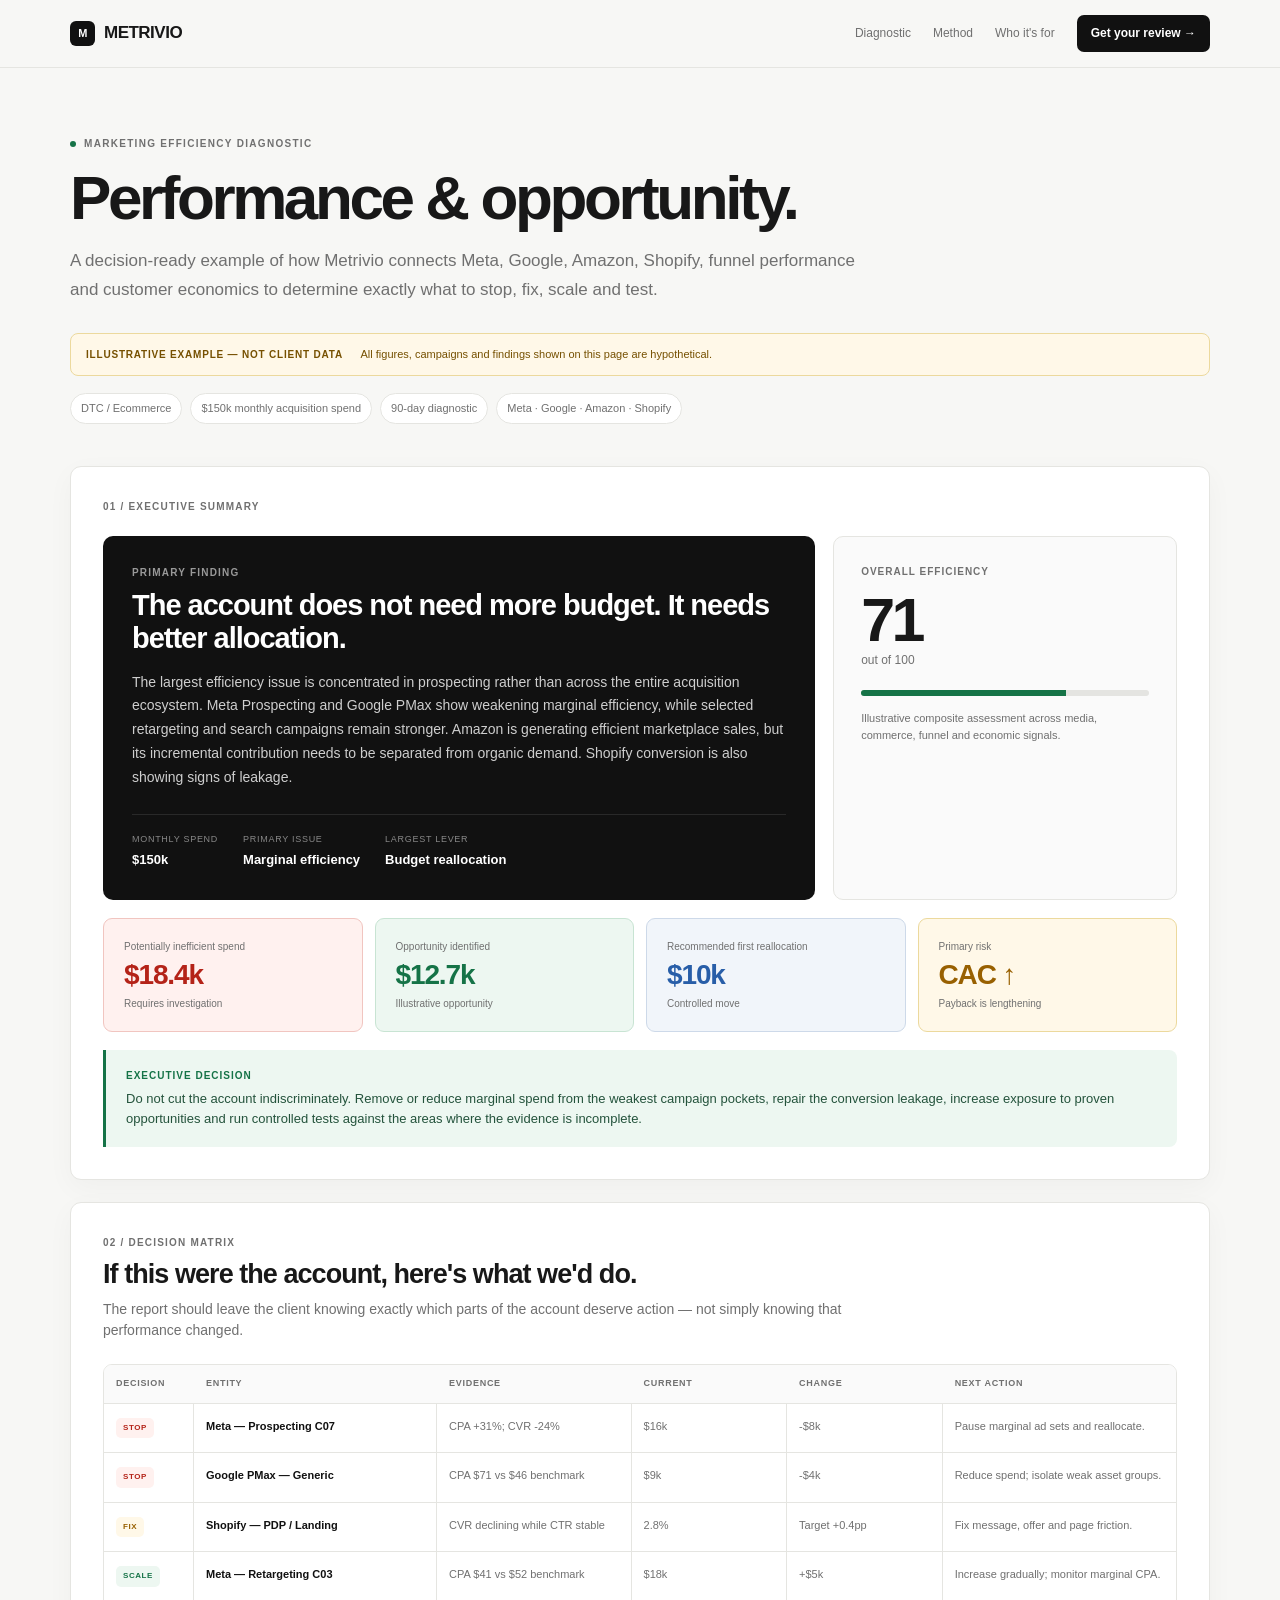
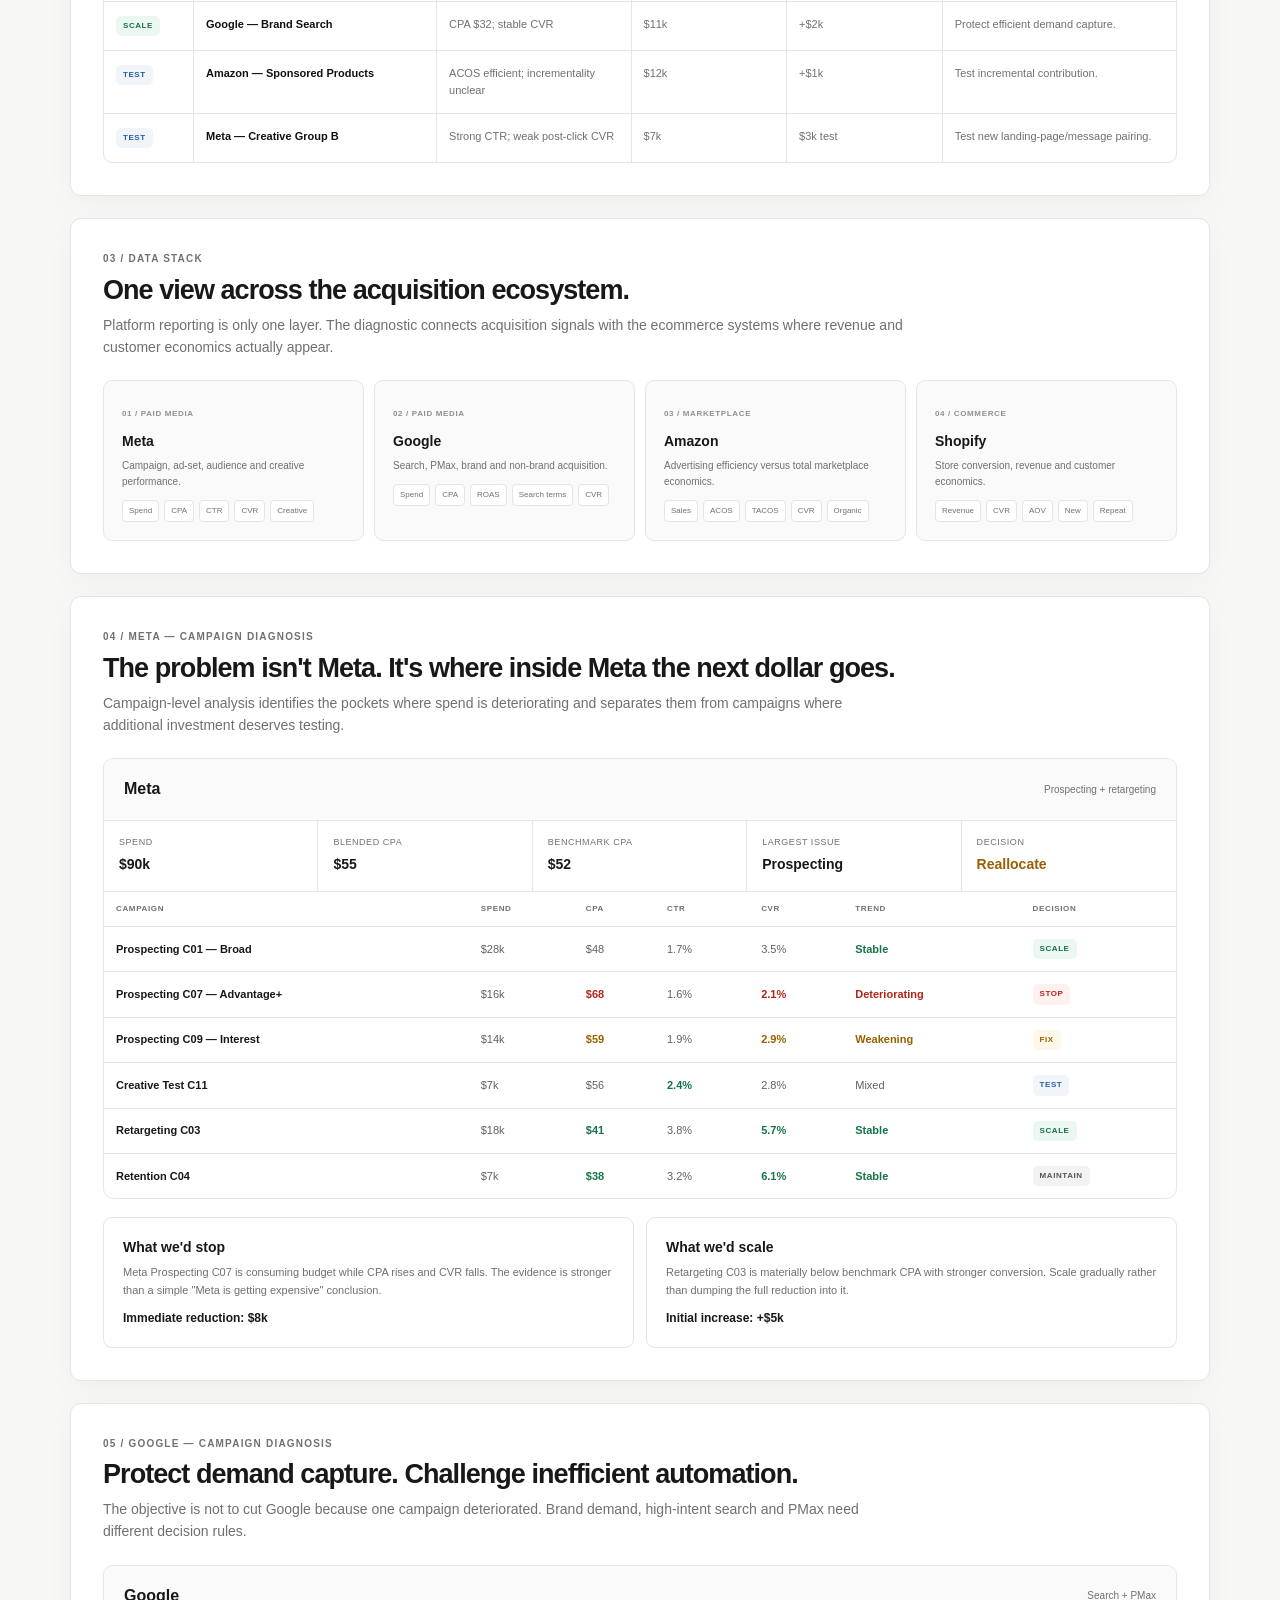
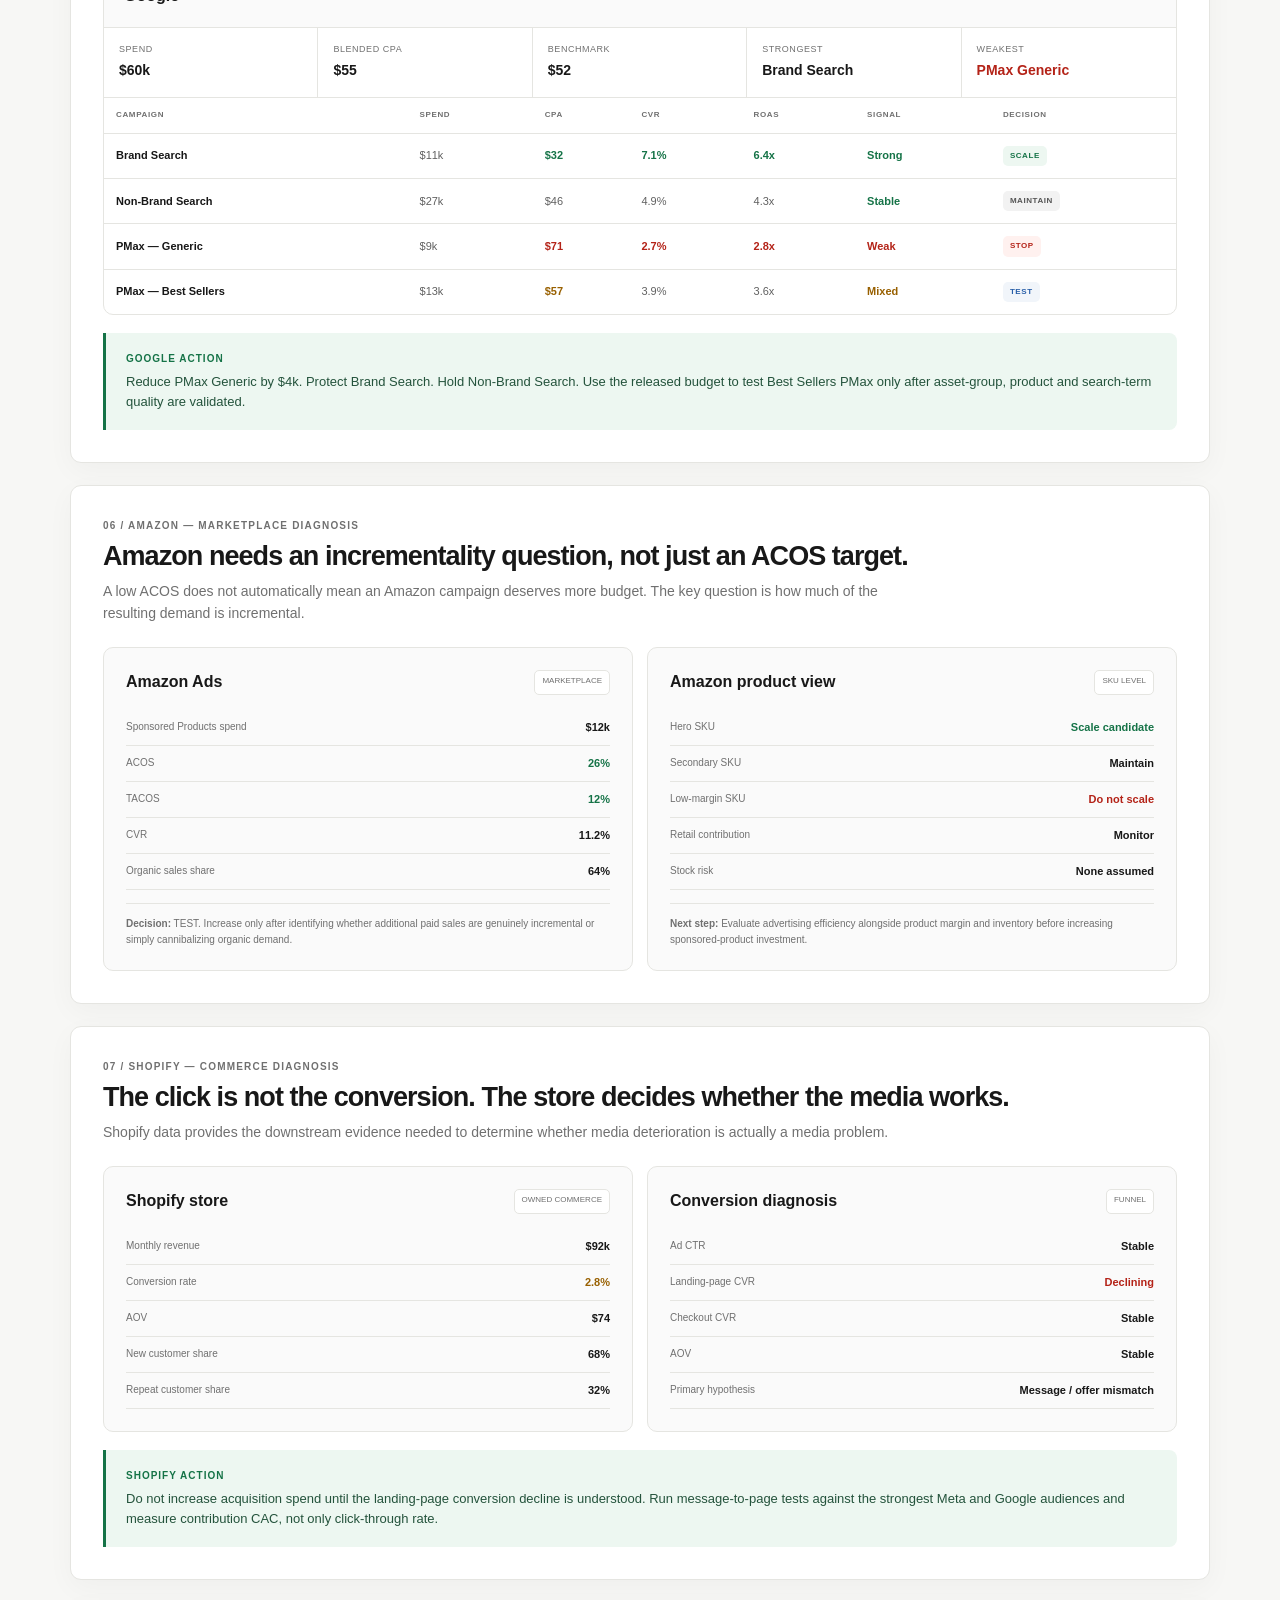
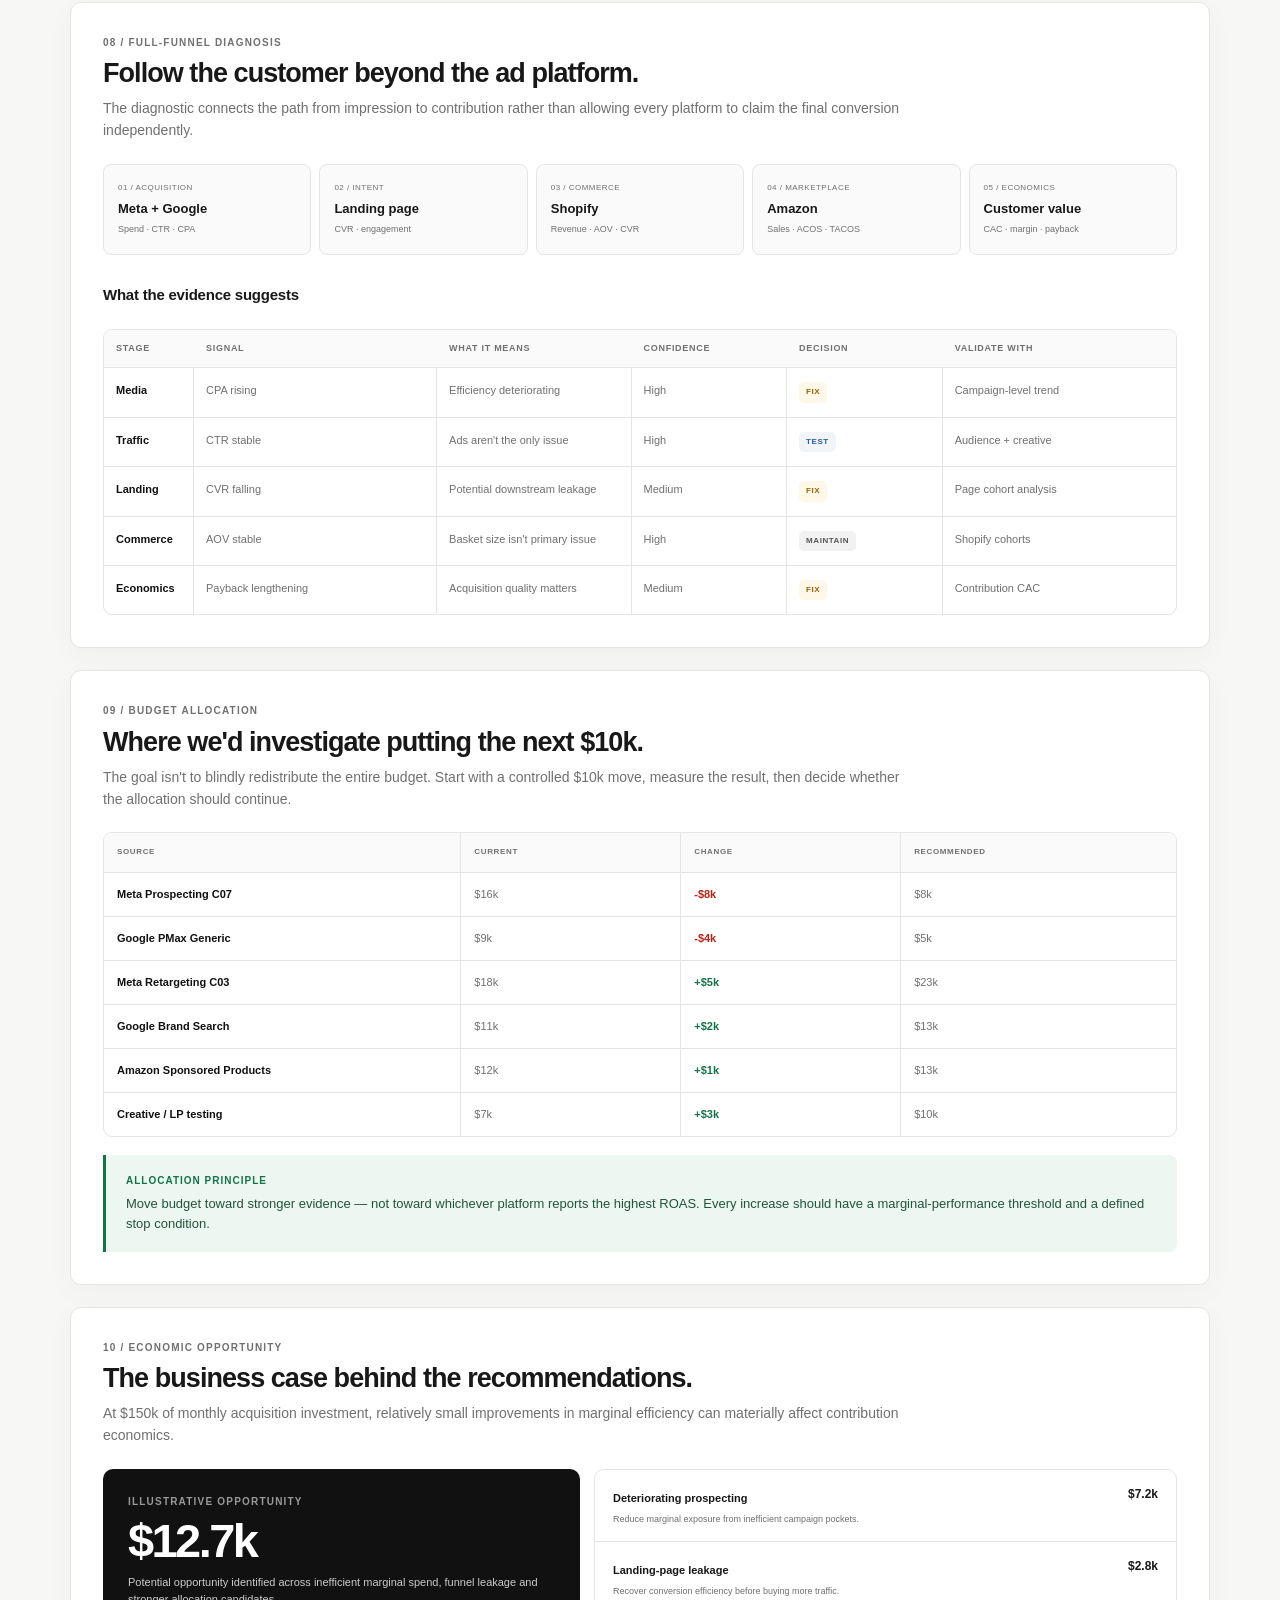
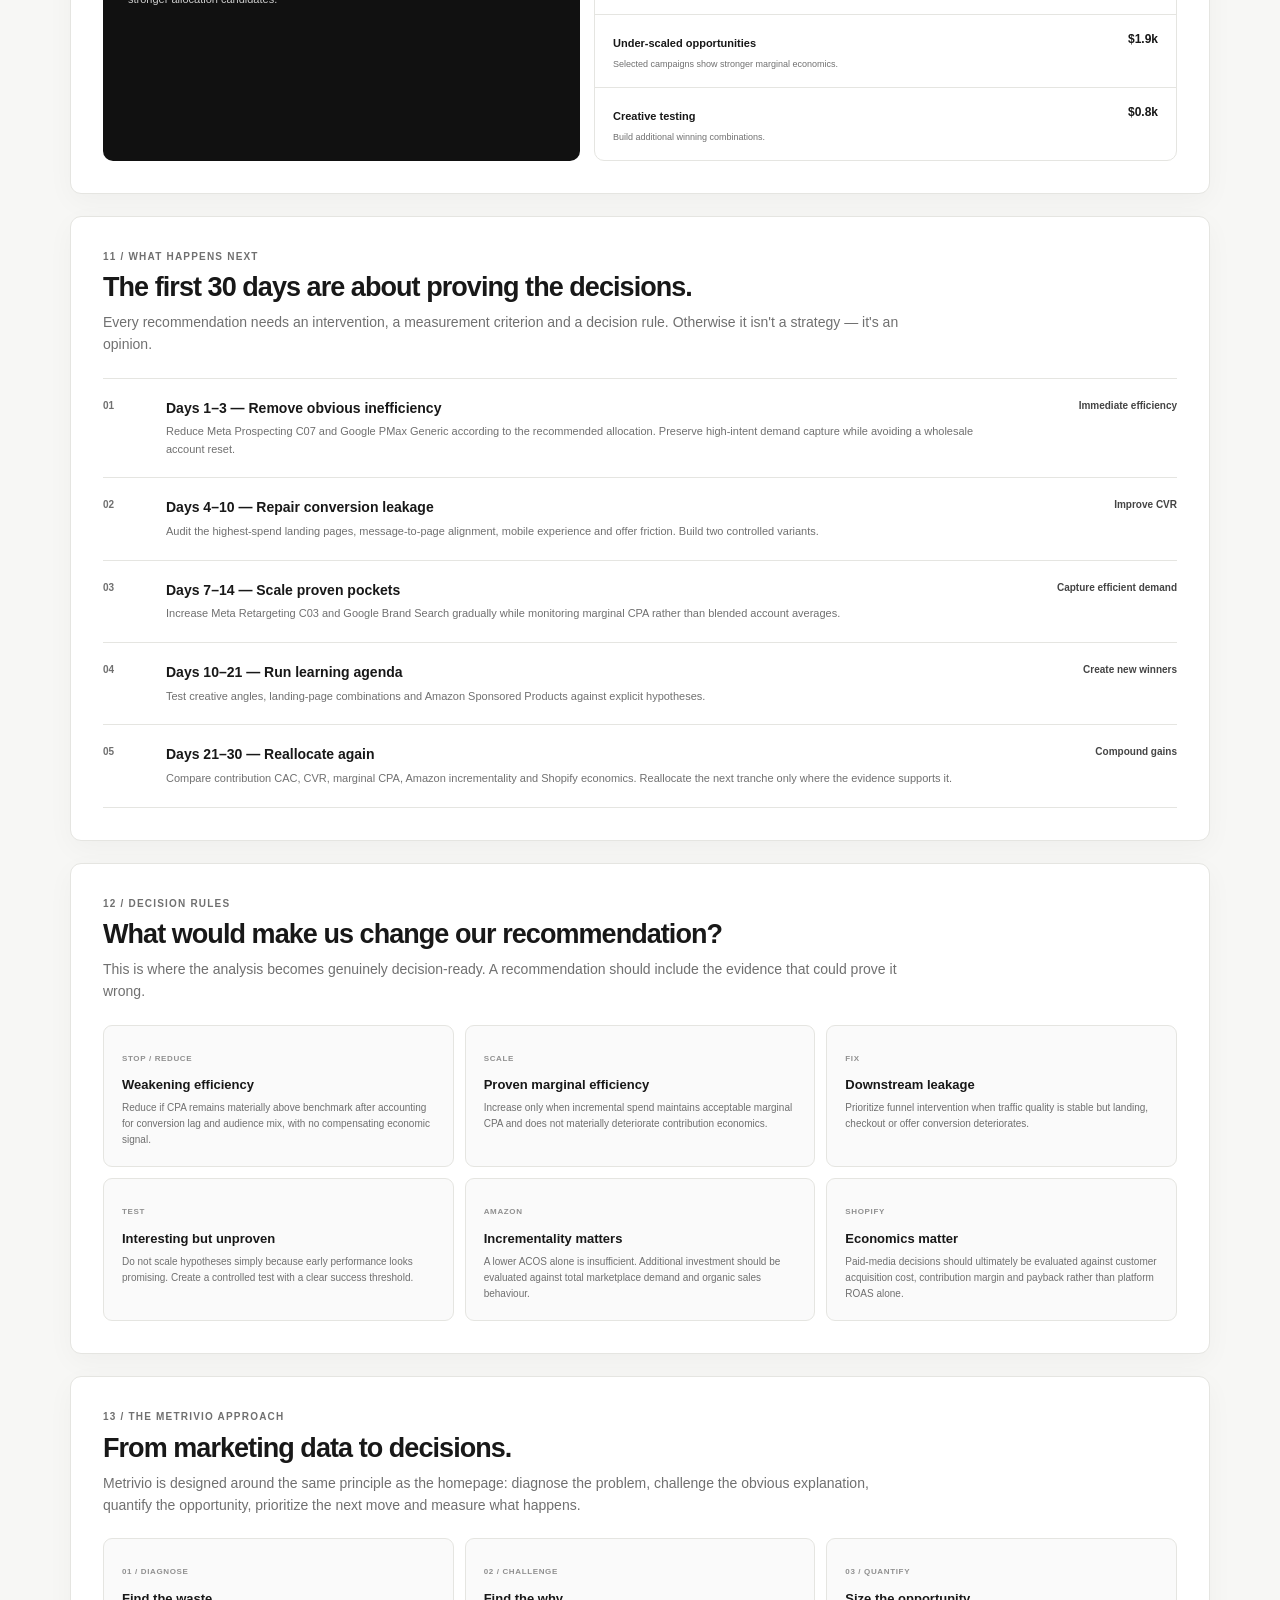
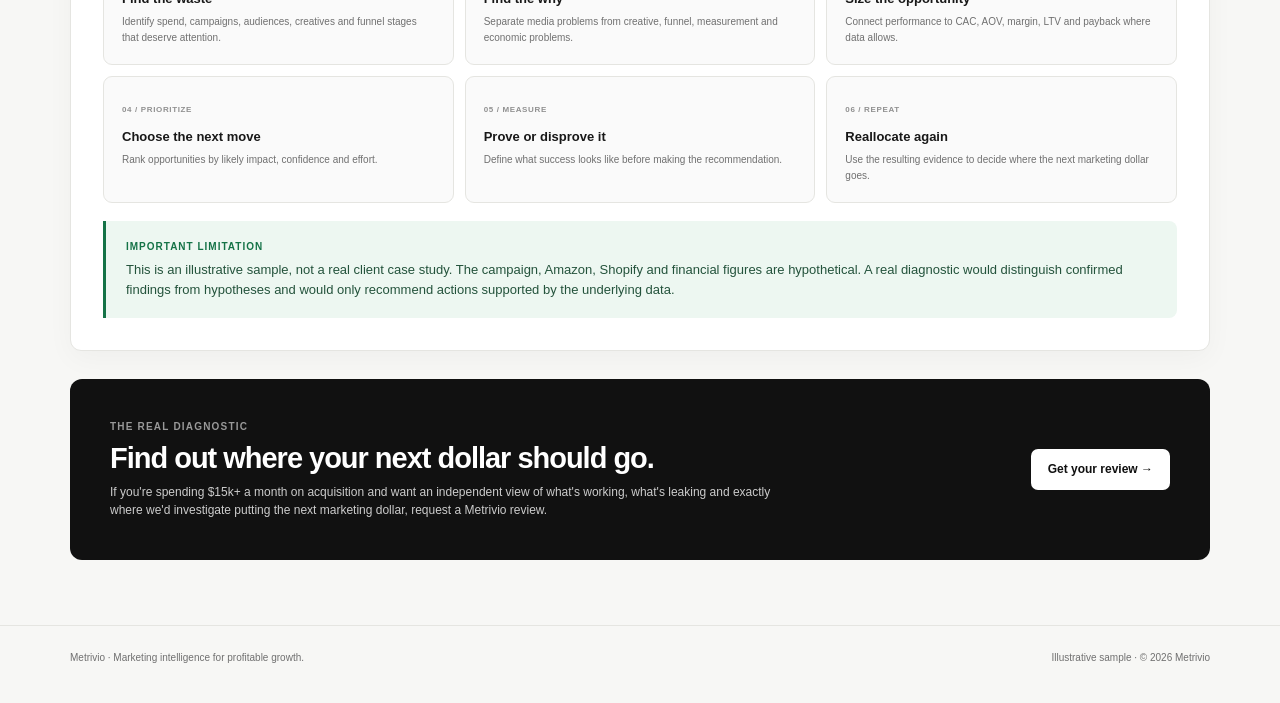
==== commit 695839d0: "Update sample-report.html" ====
--- a/sample-report.html
+++ b/sample-report.html
@@ -1,3544 +1,3410 @@
 <!DOCTYPE html>
 <html lang="en">
 <head>
-  <meta charset="UTF-8">
-  <meta name="viewport" content="width=device-width, initial-scale=1.0">
-
-  <title>Metrivio — Marketing Efficiency Diagnostic</title>
-
-  <meta
-    name="description"
-    content="Illustrative Metrivio marketing efficiency diagnostic for a DTC ecommerce business."
-  >
-
-  <style>
-
-    :root {
-      --bg: #f7f7f5;
-      --white: #ffffff;
-      --black: #111111;
-      --text: #191919;
-      --text-soft: #363636;
-      --muted: #6f6f6f;
-      --muted-light: #969696;
-
-      --border: #e5e5e1;
-      --border-dark: #d7d7d1;
-
-      --green: #176b43;
-      --green-bg: #eef7f1;
-      --green-border: #c9e4d3;
-
-      --red: #a9251b;
-      --red-bg: #fff2f0;
-      --red-border: #efc9c4;
-
-      --amber: #946000;
-      --amber-bg: #fff8e8;
-      --amber-border: #ecdca8;
-
-      --blue: #315d91;
-      --blue-bg: #f1f5fa;
-      --blue-border: #d2ddeb;
-
-      --max-width: 1120px;
-      --radius: 11px;
-      --shadow: 0 7px 25px rgba(0,0,0,0.035);
-    }
-
-    * {
-      box-sizing: border-box;
-      margin: 0;
-      padding: 0;
-    }
-
-    html {
-      scroll-behavior: smooth;
-    }
-
-    body {
-      background: var(--bg);
-      color: var(--text);
-      font-family:
-        Inter,
-        -apple-system,
-        BlinkMacSystemFont,
-        "Segoe UI",
-        Roboto,
-        Helvetica,
-        Arial,
-        sans-serif;
-      line-height: 1.55;
-      -webkit-font-smoothing: antialiased;
-      text-rendering: optimizeLegibility;
-    }
-
-    a {
-      color: inherit;
-      text-decoration: none;
-    }
-
-    .container {
-      width: min(calc(100% - 40px), var(--max-width));
-      margin: 0 auto;
-    }
-
-
-    /* ==========================================
-       NAV
-    ========================================== */
-
-    .topbar {
-      height: 68px;
-      position: sticky;
-      top: 0;
-      z-index: 100;
-      background: rgba(247,247,245,0.96);
-      border-bottom: 1px solid var(--border);
-      backdrop-filter: blur(10px);
-    }
-
-    .topbar-inner {
-      height: 100%;
-      display: flex;
-      align-items: center;
-      justify-content: space-between;
-    }
-
-    .brand {
-      display: flex;
-      align-items: center;
-      gap: 9px;
-      font-size: 17px;
-      font-weight: 760;
-      letter-spacing: -0.03em;
-    }
-
-    .brand-mark {
-      width: 25px;
-      height: 25px;
-      display: grid;
-      place-items: center;
-      border-radius: 6px;
-      background: var(--black);
-      color: white;
-      font-size: 11px;
-      font-weight: 800;
-    }
-
-    .nav {
-      display: flex;
-      align-items: center;
-      gap: 22px;
-      color: var(--muted);
-      font-size: 13px;
-    }
-
-    .nav a:hover {
-      color: var(--black);
-    }
-
-    .nav-cta {
-      padding: 9px 14px;
-      border-radius: 7px;
-      background: var(--black);
-      color: white !important;
-      font-weight: 650;
-    }
-
-
-    /* ==========================================
-       HEADER
-    ========================================== */
-
-    .report-header {
-      padding: 68px 0 42px;
-    }
-
-    .eyebrow {
-      display: flex;
-      align-items: center;
-      gap: 8px;
-      margin-bottom: 15px;
-
-      color: var(--muted);
-      font-size: 10px;
-      font-weight: 750;
-      letter-spacing: 0.13em;
-      text-transform: uppercase;
-    }
-
-    .eyebrow::before {
-      content: "";
-      width: 6px;
-      height: 6px;
-      border-radius: 50%;
-      background: var(--green);
-    }
-
-    h1 {
-      max-width: 850px;
-      margin-bottom: 18px;
-
-      font-size: clamp(40px, 5vw, 60px);
-      line-height: 1.02;
-      letter-spacing: -0.055em;
-      font-weight: 760;
-    }
-
-    .header-copy {
-      max-width: 780px;
-      color: var(--muted);
-      font-size: 17px;
-      line-height: 1.7;
-    }
-
-    .notice {
-      display: flex;
-      flex-wrap: wrap;
-      align-items: center;
-      gap: 10px 18px;
-
-      margin-top: 28px;
-      padding: 12px 15px;
-
-      border: 1px solid var(--amber-border);
-      border-radius: 8px;
-      background: var(--amber-bg);
-
-      color: #735000;
-      font-size: 11px;
-    }
-
-    .notice strong {
-      font-size: 10px;
-      letter-spacing: 0.08em;
-    }
-
-    .meta {
-      display: flex;
-      flex-wrap: wrap;
-      gap: 8px;
-      margin-top: 18px;
-    }
-
-    .meta span {
-      padding: 6px 10px;
-      border: 1px solid var(--border);
-      border-radius: 999px;
-      background: white;
-      color: var(--muted);
-      font-size: 11px;
-    }
-
-
-    /* ==========================================
-       GENERIC SECTIONS
-    ========================================== */
-
-    section {
-      margin-bottom: 22px;
-    }
-
-    .card {
-      background: var(--white);
-      border: 1px solid var(--border);
-      border-radius: var(--radius);
-      box-shadow: var(--shadow);
-    }
-
-    .card-inner {
-      padding: 32px;
-    }
-
-    .section-label {
-      margin-bottom: 8px;
-
-      color: var(--muted);
-      font-size: 10px;
-      font-weight: 750;
-      letter-spacing: 0.12em;
-      text-transform: uppercase;
-    }
-
-    h2 {
-      margin-bottom: 9px;
-
-      font-size: 27px;
-      line-height: 1.16;
-      letter-spacing: -0.035em;
-    }
-
-    .intro {
-      max-width: 800px;
-      color: var(--muted);
-      font-size: 14px;
-    }
-
-
-    /* ==========================================
-       EXECUTIVE SUMMARY
-    ========================================== */
-
-    .executive-grid {
-      display: grid;
-      grid-template-columns: 1.45fr .7fr;
-      gap: 18px;
-      margin-top: 22px;
-    }
-
-    .executive-main {
-      padding: 29px;
-      border-radius: 10px;
-      background: var(--black);
-      color: white;
-    }
-
-    .executive-main .section-label {
-      color: #999;
-    }
-
-    .executive-main h2 {
-      max-width: 700px;
-      margin-bottom: 15px;
-      font-size: 29px;
-    }
-
-    .executive-main p {
-      max-width: 700px;
-      color: #cecece;
-      font-size: 14px;
-      line-height: 1.7;
-    }
-
-    .executive-meta {
-      display: flex;
-      flex-wrap: wrap;
-      gap: 25px;
-
-      margin-top: 24px;
-      padding-top: 18px;
-
-      border-top: 1px solid #292929;
-    }
-
-    .executive-meta span {
-      display: block;
-      margin-bottom: 3px;
-
-      color: #8f8f8f;
-      font-size: 9px;
-      letter-spacing: .08em;
-      text-transform: uppercase;
-    }
-
-    .executive-meta strong {
-      font-size: 13px;
-      font-weight: 650;
-    }
-
-    .score {
-      padding: 27px;
-      border: 1px solid var(--border);
-      border-radius: 10px;
-      background: #fafafa;
-    }
-
-    .score-title {
-      color: var(--muted);
-      font-size: 10px;
-      font-weight: 750;
-      letter-spacing: .1em;
-      text-transform: uppercase;
-    }
-
-    .score-number {
-      margin-top: 10px;
-
-      font-size: 60px;
-      line-height: 1;
-      letter-spacing: -.06em;
-      font-weight: 760;
-    }
-
-    .score-out {
-      color: var(--muted);
-      font-size: 12px;
-    }
-
-    .score-bar {
-      height: 6px;
-      margin: 20px 0 14px;
-
-      overflow: hidden;
-      border-radius: 999px;
-      background: #e4e4e1;
-    }
-
-    .score-bar span {
-      display: block;
-      width: 71%;
-      height: 100%;
-      background: var(--green);
-    }
-
-    .score p {
-      color: var(--muted);
-      font-size: 11px;
-      line-height: 1.6;
-    }
-
-
-    /* ==========================================
-       KEY NUMBERS
-    ========================================== */
-
-    .numbers {
-      display: grid;
-      grid-template-columns: repeat(3,1fr);
-      gap: 12px;
-      margin-top: 18px;
-    }
-
-    .number-card {
-      padding: 21px;
-
-      border: 1px solid var(--border);
-      border-radius: 10px;
-      background: white;
-    }
-
-    .number-card.green {
-      background: var(--green-bg);
-      border-color: var(--green-border);
-    }
-
-    .number-card.amber {
-      background: var(--amber-bg);
-      border-color: var(--amber-border);
-    }
-
-    .number-card.blue {
-      background: var(--blue-bg);
-      border-color: var(--blue-border);
-    }
-
-    .number-label {
-      margin-bottom: 6px;
-      color: var(--muted);
-      font-size: 11px;
-      font-weight: 650;
-    }
-
-    .number {
-      font-size: 29px;
-      line-height: 1;
-      letter-spacing: -.04em;
-      font-weight: 760;
-    }
-
-    .green .number {
-      color: var(--green);
-    }
-
-    .amber .number {
-      color: var(--amber);
-    }
-
-    .blue .number {
-      color: var(--blue);
-    }
-
-    .number-note {
-      margin-top: 8px;
-      color: var(--muted);
-      font-size: 11px;
-    }
-
-
-    /* ==========================================
-       EXECUTIVE DECISION
-    ========================================== */
-
-    .decision-callout {
-      margin-top: 18px;
-      padding: 19px 20px;
-
-      border-left: 3px solid var(--green);
-      border-radius: 0 8px 8px 0;
-      background: var(--green-bg);
-    }
-
-    .decision-callout strong {
-      display: block;
-      margin-bottom: 5px;
-
-      color: var(--green);
-      font-size: 10px;
-      letter-spacing: .1em;
-      text-transform: uppercase;
-    }
-
-    .decision-callout p {
-      color: #24533c;
-      font-size: 13px;
-      line-height: 1.65;
-    }
-
-
-    /* ==========================================
-       DECISION BOARD
-    ========================================== */
-
-    .decision-grid {
-      display: grid;
-      grid-template-columns: repeat(2,1fr);
-      gap: 12px;
-      margin-top: 22px;
-    }
-
-    .decision {
-      position: relative;
-      padding: 22px 22px 20px 25px;
-
-      overflow: hidden;
-
-      border: 1px solid var(--border);
-      border-radius: 10px;
-      background: white;
-    }
-
-    .decision::before {
-      content: "";
-      position: absolute;
-      top: 0;
-      bottom: 0;
-      left: 0;
-      width: 3px;
-    }
-
-    .decision.stop::before {
-      background: var(--red);
-    }
-
-    .decision.fix::before {
-      background: var(--amber);
-    }
-
-    .decision.scale::before {
-      background: var(--green);
-    }
-
-    .decision.test::before {
-      background: var(--blue);
-    }
-
-    .decision-header {
-      display: flex;
-      align-items: center;
-      justify-content: space-between;
-
-      margin-bottom: 13px;
-    }
-
-    .tag {
-      padding: 4px 7px;
-      border-radius: 5px;
-
-      font-size: 9px;
-      font-weight: 800;
-      letter-spacing: .08em;
-    }
-
-    .stop .tag {
-      color: var(--red);
-      background: var(--red-bg);
-    }
-
-    .fix .tag {
-      color: var(--amber);
-      background: var(--amber-bg);
-    }
-
-    .scale .tag {
-      color: var(--green);
-      background: var(--green-bg);
-    }
-
-    .test .tag {
-      color: var(--blue);
-      background: var(--blue-bg);
-    }
-
-    .confidence {
-      color: var(--muted-light);
-      font-size: 10px;
-    }
-
-    .decision h3 {
-      margin-bottom: 6px;
-      font-size: 16px;
-    }
-
-    .decision p {
-      color: var(--text-soft);
-      font-size: 12px;
-      line-height: 1.65;
-    }
-
-    .decision-action {
-      margin-top: 14px;
-      padding-top: 12px;
-
-      border-top: 1px solid var(--border);
-
-      color: var(--text-soft);
-      font-size: 11px;
-      font-weight: 700;
-    }
-
-
-    /* ==========================================
-       DATA SOURCES
-    ========================================== */
-
-    .sources {
-      display: grid;
-      grid-template-columns: repeat(4,1fr);
-      gap: 10px;
-      margin-top: 23px;
-    }
-
-    .source {
-      padding: 19px;
-
-      border: 1px solid var(--border);
-      border-radius: 9px;
-      background: #fafafa;
-    }
-
-    .source-number {
-      color: var(--muted-light);
-      font-size: 9px;
-      font-weight: 750;
-      letter-spacing: .08em;
-    }
-
-    .source h3 {
-      margin: 8px 0 5px;
-      font-size: 14px;
-    }
-
-    .source p {
-      color: var(--muted);
-      font-size: 11px;
-      line-height: 1.6;
-    }
-
-    .source-tags {
-      display: flex;
-      flex-wrap: wrap;
-      gap: 5px;
-      margin-top: 11px;
-    }
-
-    .source-tags span {
-      padding: 4px 6px;
-
-      border: 1px solid var(--border);
-      border-radius: 4px;
-      background: white;
-
-      color: var(--muted);
-      font-size: 9px;
-    }
-
-    .source-note {
-      margin-top: 15px;
-      padding: 15px 17px;
-
-      border: 1px dashed var(--border-dark);
-      border-radius: 8px;
-
-      color: var(--muted);
-      font-size: 11px;
-      line-height: 1.65;
-    }
-
-    .source-note strong {
-      color: var(--text-soft);
-    }
-
-
-    /* ==========================================
-       CHANNEL TABLE
-    ========================================== */
-
-    .table-wrap {
-      margin-top: 22px;
-
-      overflow-x: auto;
-
-      border: 1px solid var(--border);
-      border-radius: 9px;
-    }
-
-    table {
-      width: 100%;
-      min-width: 760px;
-
-      border-collapse: collapse;
-
-      font-size: 12px;
-    }
-
-    thead {
-      background: #fafafa;
-    }
-
-    th {
-      padding: 12px 14px;
-
-      border-bottom: 1px solid var(--border);
-
-      color: var(--muted);
-      font-size: 9px;
-      font-weight: 750;
-      letter-spacing: .08em;
-      text-align: left;
-      text-transform: uppercase;
-    }
-
-    td {
-      padding: 13px 14px;
-      border-bottom: 1px solid var(--border);
-      color: var(--text-soft);
-    }
-
-    tbody tr:last-child td {
-      border-bottom: 0;
-    }
-
-    td:first-child {
-      color: var(--text);
-      font-weight: 650;
-    }
-
-    .pill {
-      display: inline-block;
-      padding: 4px 7px;
-      border-radius: 5px;
-
-      font-size: 8px;
-      font-weight: 800;
-      letter-spacing: .05em;
-    }
-
-    .pill-red {
-      color: var(--red);
-      background: var(--red-bg);
-    }
-
-    .pill-amber {
-      color: var(--amber);
-      background: var(--amber-bg);
-    }
-
-    .pill-green {
-      color: var(--green);
-      background: var(--green-bg);
-    }
-
-    .pill-blue {
-      color: var(--blue);
-      background: var(--blue-bg);
-    }
-
-
-    /* ==========================================
-       AMAZON / SHOPIFY
-    ========================================== */
-
-    .commerce-grid {
-      display: grid;
-      grid-template-columns: 1fr 1fr;
-      gap: 14px;
-      margin-top: 22px;
-    }
-
-    .commerce-card {
-      padding: 23px;
-
-      border: 1px solid var(--border);
-      border-radius: 10px;
-      background: #fafafa;
-    }
-
-    .commerce-header {
-      display: flex;
-      align-items: center;
-      justify-content: space-between;
-
-      margin-bottom: 16px;
-    }
-
-    .commerce-header h3 {
-      font-size: 17px;
-      letter-spacing: -.02em;
-    }
-
-    .commerce-badge {
-      padding: 5px 7px;
-
-      border: 1px solid var(--border);
-      border-radius: 5px;
-      background: white;
-
-      color: var(--muted);
-      font-size: 9px;
-      font-weight: 750;
-      text-transform: uppercase;
-    }
-
-    .metric-row {
-      display: flex;
-      align-items: baseline;
-      justify-content: space-between;
-      gap: 20px;
-
-      padding: 10px 0;
-      border-bottom: 1px solid var(--border);
-    }
-
-    .metric-row:last-child {
-      border-bottom: 0;
-    }
-
-    .metric-row span {
-      color: var(--muted);
-      font-size: 11px;
-    }
-
-    .metric-row strong {
-      color: var(--text);
-      font-size: 12px;
-    }
-
-    .commerce-insight {
-      margin-top: 15px;
-      padding-top: 13px;
-
-      border-top: 1px solid var(--border);
-
-      color: var(--muted);
-      font-size: 11px;
-      line-height: 1.65;
-    }
-
-    .commerce-insight strong {
-      color: var(--text-soft);
-    }
-
-
-    /* ==========================================
-       OPPORTUNITY MAP
-    ========================================== */
-
-    .opportunity-table {
-      margin-top: 22px;
-    }
-
-    .opportunity {
-      display: grid;
-      grid-template-columns: 45px 1.2fr .7fr .65fr 100px;
-      gap: 15px;
-      align-items: center;
-
-      padding: 17px 0;
-
-      border-bottom: 1px solid var(--border);
-    }
-
-    .opportunity:last-child {
-      border-bottom: 0;
-    }
-
-    .priority {
-      width: 27px;
-      height: 27px;
-
-      display: grid;
-      place-items: center;
-
-      border-radius: 50%;
-
-      background: #111;
-      color: white;
-
-      font-size: 10px;
-      font-weight: 750;
-    }
-
-    .opportunity h3 {
-      margin-bottom: 3px;
-      font-size: 13px;
-    }
-
-    .opportunity p {
-      color: var(--muted);
-      font-size: 10px;
-    }
-
-    .opp-value {
-      font-size: 12px;
-      font-weight: 750;
-    }
-
-    .opp-confidence {
-      color: var(--muted);
-      font-size: 10px;
-    }
-
-    .opp-action {
-      color: var(--green);
-      font-size: 10px;
-      font-weight: 750;
-      text-align: right;
-    }
-
-
-    /* ==========================================
-       FUNNEL
-    ========================================== */
-
-    .funnel {
-      display: grid;
-      grid-template-columns: repeat(5,1fr);
-      gap: 8px;
-      margin-top: 22px;
-    }
-
-    .funnel-step {
-      position: relative;
-
-      padding: 18px 15px;
-
-      border: 1px solid var(--border);
-      border-radius: 8px;
-      background: #fafafa;
-    }
-
-    .funnel-step::after {
-      content: "→";
-
-      position: absolute;
-      top: 50%;
-      right: -10px;
-
-      transform: translateY(-50%);
-
-      color: var(--muted-light);
-      z-index: 2;
-    }
-
-    .funnel-step:last-child::after {
-      display: none;
-    }
-
-    .funnel-step small {
-      display: block;
-      margin-bottom: 5px;
-
-      color: var(--muted);
-      font-size: 9px;
-      font-weight: 700;
-      letter-spacing: .05em;
-      text-transform: uppercase;
-    }
-
-    .funnel-step strong {
-      display: block;
-      font-size: 14px;
-    }
-
-    .funnel-step span {
-      display: block;
-      margin-top: 4px;
-
-      color: var(--muted);
-      font-size: 10px;
-    }
-
-
-    /* ==========================================
-       ECONOMICS
-    ========================================== */
-
-    .economic-grid {
-      display: grid;
-      grid-template-columns: .9fr 1.1fr;
-      gap: 14px;
-      margin-top: 22px;
-    }
-
-    .economic-callout {
-      padding: 25px;
-
-      border-radius: 10px;
-      background: #111;
-      color: white;
-    }
-
-    .economic-callout .section-label {
-      color: #999;
-    }
-
-    .economic-number {
-      margin: 7px 0 10px;
-
-      font-size: 46px;
-      line-height: 1;
-      letter-spacing: -.055em;
-      font-weight: 760;
-    }
-
-    .economic-callout p {
-      color: #ccc;
-      font-size: 12px;
-      line-height: 1.65;
-    }
-
-    .economic-list {
-      overflow: hidden;
-
-      border: 1px solid var(--border);
-      border-radius: 10px;
-    }
-
-    .economic-row {
-      display: grid;
-      grid-template-columns: 1fr auto;
-      gap: 20px;
-
-      padding: 16px 19px;
-
-      border-bottom: 1px solid var(--border);
-    }
-
-    .economic-row:last-child {
-      border-bottom: 0;
-    }
-
-    .economic-row strong {
-      font-size: 12px;
-    }
-
-    .economic-row p {
-      margin-top: 3px;
-      color: var(--muted);
-      font-size: 10px;
-    }
-
-    .economic-row .amount {
-      font-size: 13px;
-      font-weight: 750;
-      white-space: nowrap;
-    }
-
-
-    /* ==========================================
-       NEXT 30 DAYS
-    ========================================== */
-
-    .roadmap {
-      margin-top: 22px;
-      border-top: 1px solid var(--border);
-    }
-
-    .roadmap-row {
-      display: grid;
-      grid-template-columns: 65px 1fr 130px 150px;
-      gap: 18px;
-      align-items: start;
-
-      padding: 19px 0;
-
-      border-bottom: 1px solid var(--border);
-    }
-
-    .roadmap-number {
-      color: var(--muted);
-      font-size: 10px;
-      font-weight: 750;
-      letter-spacing: .06em;
-    }
-
-    .roadmap h3 {
-      margin-bottom: 4px;
-      font-size: 14px;
-    }
-
-    .roadmap p {
-      color: var(--muted);
-      font-size: 11px;
-      line-height: 1.6;
-    }
-
-    .roadmap-owner,
-    .roadmap-outcome {
-      color: var(--text-soft);
-      font-size: 10px;
-      font-weight: 650;
-    }
-
-    .roadmap-owner span,
-    .roadmap-outcome span {
-      display: block;
-      margin-bottom: 3px;
-
-      color: var(--muted-light);
-      font-size: 8px;
-      letter-spacing: .07em;
-      text-transform: uppercase;
-    }
-
-
-    /* ==========================================
-       MEASUREMENT
-    ========================================== */
-
-    .measurement-grid {
-      display: grid;
-      grid-template-columns: repeat(3,1fr);
-      gap: 11px;
-      margin-top: 22px;
-    }
-
-    .measurement {
-      padding: 19px;
-
-      border: 1px solid var(--border);
-      border-radius: 9px;
-      background: #fafafa;
-    }
-
-    .measurement-number {
-      color: var(--muted-light);
-      font-size: 9px;
-      font-weight: 750;
-      letter-spacing: .08em;
-    }
-
-    .measurement h3 {
-      margin: 7px 0 5px;
-      font-size: 13px;
-    }
-
-    .measurement p {
-      color: var(--muted);
-      font-size: 10px;
-      line-height: 1.6;
-    }
-
-
-    /* ==========================================
-       CONFIDENCE / EVIDENCE
-    ========================================== */
-
-    .evidence-box {
-      margin-top: 18px;
-      padding: 19px 20px;
-
-      border: 1px solid var(--border);
-      border-radius: 9px;
-      background: #fafafa;
-    }
-
-    .evidence-box h3 {
-      margin-bottom: 10px;
-      font-size: 12px;
-    }
-
-    .evidence-grid {
-      display: grid;
-      grid-template-columns: 1fr 1fr;
-      gap: 10px;
-    }
-
-    .evidence-item {
-      padding: 12px;
-
-      border: 1px solid var(--border);
-      border-radius: 7px;
-      background: white;
-    }
-
-    .evidence-item strong {
-      display: block;
-      margin-bottom: 3px;
-
-      font-size: 10px;
-    }
-
-    .evidence-item p {
-      color: var(--muted);
-      font-size: 10px;
-      line-height: 1.55;
-    }
-
-
-    /* ==========================================
-       METHODOLOGY
-    ========================================== */
-
-    .method-grid {
-      display: grid;
-      grid-template-columns: repeat(3,1fr);
-      gap: 11px;
-      margin-top: 22px;
-    }
-
-    .method {
-      padding: 19px;
-
-      border: 1px solid var(--border);
-      border-radius: 9px;
-      background: #fafafa;
-    }
-
-    .method-number {
-      color: var(--muted-light);
-      font-size: 9px;
-      font-weight: 750;
-      letter-spacing: .08em;
-    }
-
-    .method h3 {
-      margin: 7px 0 5px;
-      font-size: 13px;
-    }
-
-    .method p {
-      color: var(--muted);
-      font-size: 10px;
-      line-height: 1.6;
-    }
-
-    .limitation {
-      margin-top: 18px;
-      padding: 16px 18px;
-
-      border: 1px solid var(--border);
-      border-radius: 8px;
-      background: #fafafa;
-    }
-
-    .limitation strong {
-      display: block;
-      margin-bottom: 4px;
-
-      font-size: 9px;
-      letter-spacing: .08em;
-      text-transform: uppercase;
-    }
-
-    .limitation p {
-      color: var(--muted);
-      font-size: 10px;
-      line-height: 1.6;
-    }
-
-
-    /* ==========================================
-       CTA
-    ========================================== */
-
-    .cta {
-      display: flex;
-      align-items: center;
-      justify-content: space-between;
-      gap: 30px;
-
-      margin: 28px 0 65px;
-      padding: 40px;
-
-      border-radius: 12px;
-      background: #111;
-      color: white;
-    }
-
-    .cta .section-label {
-      color: #999;
-    }
-
-    .cta h2 {
-      margin-bottom: 7px;
-      font-size: 29px;
-    }
-
-    .cta p {
-      max-width: 650px;
-
-      color: #ccc;
-      font-size: 12px;
-      line-height: 1.65;
-    }
-
-    .cta-button {
-      flex-shrink: 0;
-
-      padding: 11px 16px;
-      border-radius: 7px;
-
-      background: white;
-      color: #111;
-
-      font-size: 12px;
-      font-weight: 750;
-      white-space: nowrap;
-    }
-
-
-    /* ==========================================
-       FOOTER
-    ========================================== */
-
-    footer {
-      padding: 24px 0 38px;
-
-      border-top: 1px solid var(--border);
-
-      color: var(--muted);
-      font-size: 10px;
-    }
-
-    .footer-inner {
-      display: flex;
-      flex-wrap: wrap;
-      justify-content: space-between;
-      gap: 15px;
-    }
-
-
-    /* ==========================================
-       RESPONSIVE
-    ========================================== */
-
-    @media (max-width: 900px) {
-
-      .executive-grid,
-      .economic-grid {
-        grid-template-columns: 1fr;
-      }
-
-      .sources {
-        grid-template-columns: repeat(2,1fr);
-      }
-
-      .commerce-grid {
-        grid-template-columns: 1fr;
-      }
-
-      .funnel {
-        grid-template-columns: 1fr;
-      }
-
-      .funnel-step::after {
-        display: none;
-      }
-
-      .measurement-grid,
-      .method-grid {
-        grid-template-columns: 1fr;
-      }
-
-      .roadmap-row {
-        grid-template-columns: 55px 1fr;
-      }
-
-      .roadmap-owner,
-      .roadmap-outcome {
-        display: none;
-      }
-
-      .opportunity {
-        grid-template-columns: 40px 1fr;
-      }
-
-      .opp-value,
-      .opp-confidence,
-      .opp-action {
-        display: none;
-      }
-
-      .cta {
-        flex-direction: column;
-        align-items: flex-start;
-      }
-    }
-
-
-    @media (max-width: 700px) {
-
-      .container {
-        width: min(calc(100% - 26px), var(--max-width));
-      }
-
-      .topbar {
-        height: 60px;
-      }
-
-      .nav a:not(.nav-cta) {
-        display: none;
-      }
-
-      .report-header {
-        padding: 45px 0 30px;
-      }
-
-      h1 {
-        font-size: 40px;
-      }
-
-      .header-copy {
-        font-size: 15px;
-      }
-
-      .card-inner {
-        padding: 22px;
-      }
-
-      .executive-main,
-      .score,
-      .economic-callout {
-        padding: 22px;
-      }
-
-      .numbers,
-      .decision-grid,
-      .sources,
-      .evidence-grid {
-        grid-template-columns: 1fr;
-      }
-
-      .cta {
-        padding: 30px 23px;
-      }
-
-      .cta-button {
-        width: 100%;
-        text-align: center;
-      }
-    }
-
-
-    @media print {
-
-      body {
-        background: white;
-      }
-
-      .topbar {
-        position: static;
-      }
-
-      .card {
-        box-shadow: none;
-      }
-
-      section,
-      .cta {
-        break-inside: avoid;
-      }
-    }
-
-  </style>
+<meta charset="UTF-8">
+<meta name="viewport" content="width=device-width, initial-scale=1.0">
+
+<title>Metrivio — Sample Marketing Efficiency Diagnostic</title>
+
+<meta name="description"
+content="Illustrative Metrivio marketing efficiency diagnostic for a DTC ecommerce brand.">
+
+<style>
+
+:root{
+  --bg:#f7f7f5;
+  --white:#ffffff;
+  --black:#111111;
+  --text:#181818;
+  --soft:#363636;
+  --muted:#707070;
+  --light:#909090;
+
+  --line:#e5e5e1;
+  --line-dark:#d4d4cf;
+
+  --green:#157347;
+  --green-bg:#edf7f1;
+  --green-line:#c8e4d3;
+
+  --red:#b42318;
+  --red-bg:#fff1ef;
+  --red-line:#f1c5c0;
+
+  --amber:#986000;
+  --amber-bg:#fff8e8;
+  --amber-line:#ecd99d;
+
+  --blue:#285ea8;
+  --blue-bg:#f1f5fa;
+  --blue-line:#cdd9e9;
+
+  --max:1140px;
+  --radius:11px;
+
+  --shadow:0 8px 28px rgba(0,0,0,.035);
+}
+
+*{
+  box-sizing:border-box;
+  margin:0;
+  padding:0;
+}
+
+html{
+  scroll-behavior:smooth;
+}
+
+body{
+  background:var(--bg);
+  color:var(--text);
+  font-family:
+    Inter,
+    ui-sans-serif,
+    -apple-system,
+    BlinkMacSystemFont,
+    "Segoe UI",
+    Roboto,
+    Helvetica,
+    Arial,
+    sans-serif;
+  line-height:1.55;
+  -webkit-font-smoothing:antialiased;
+}
+
+a{
+  color:inherit;
+  text-decoration:none;
+}
+
+.container{
+  width:min(calc(100% - 40px),var(--max));
+  margin:auto;
+}
+
+/* =========================
+NAV
+========================= */
+
+.topbar{
+  height:68px;
+  background:rgba(247,247,245,.96);
+  border-bottom:1px solid var(--line);
+  position:sticky;
+  top:0;
+  z-index:100;
+  backdrop-filter:blur(10px);
+}
+
+.topbar-inner{
+  height:100%;
+  display:flex;
+  justify-content:space-between;
+  align-items:center;
+}
+
+.brand{
+  display:flex;
+  align-items:center;
+  gap:9px;
+  font-size:17px;
+  font-weight:760;
+  letter-spacing:-.03em;
+}
+
+.brand-mark{
+  width:25px;
+  height:25px;
+  background:#111;
+  color:#fff;
+  border-radius:6px;
+  display:grid;
+  place-items:center;
+  font-size:11px;
+  font-weight:800;
+}
+
+.nav{
+  display:flex;
+  align-items:center;
+  gap:22px;
+  color:var(--muted);
+  font-size:12px;
+}
+
+.nav a:hover{
+  color:#111;
+}
+
+.nav-button{
+  background:#111;
+  color:#fff!important;
+  padding:9px 14px;
+  border-radius:7px;
+  font-weight:650;
+}
+
+/* =========================
+HEADER
+========================= */
+
+.report-header{
+  padding:68px 0 42px;
+}
+
+.eyebrow{
+  display:flex;
+  align-items:center;
+  gap:8px;
+  margin-bottom:15px;
+  color:var(--muted);
+  font-size:10px;
+  font-weight:750;
+  letter-spacing:.13em;
+  text-transform:uppercase;
+}
+
+.eyebrow:before{
+  content:"";
+  width:6px;
+  height:6px;
+  border-radius:50%;
+  background:var(--green);
+}
+
+h1{
+  max-width:900px;
+  margin-bottom:18px;
+  font-size:clamp(42px,5vw,62px);
+  line-height:1.01;
+  letter-spacing:-.055em;
+  font-weight:760;
+}
+
+.header-copy{
+  max-width:800px;
+  color:var(--muted);
+  font-size:17px;
+  line-height:1.7;
+}
+
+.notice{
+  margin-top:28px;
+  padding:12px 15px;
+  border:1px solid var(--amber-line);
+  border-radius:8px;
+  background:var(--amber-bg);
+  color:#765000;
+  font-size:11px;
+}
+
+.notice strong{
+  margin-right:15px;
+  font-size:10px;
+  letter-spacing:.08em;
+}
+
+.meta{
+  display:flex;
+  flex-wrap:wrap;
+  gap:8px;
+  margin-top:17px;
+}
+
+.meta span{
+  padding:6px 10px;
+  border:1px solid var(--line);
+  border-radius:999px;
+  background:#fff;
+  color:var(--muted);
+  font-size:11px;
+}
+
+/* =========================
+GENERAL
+========================= */
+
+section{
+  margin-bottom:22px;
+}
+
+.card{
+  background:#fff;
+  border:1px solid var(--line);
+  border-radius:var(--radius);
+  box-shadow:var(--shadow);
+}
+
+.card-inner{
+  padding:32px;
+}
+
+.section-label{
+  margin-bottom:8px;
+  color:var(--muted);
+  font-size:10px;
+  font-weight:750;
+  letter-spacing:.12em;
+  text-transform:uppercase;
+}
+
+h2{
+  margin-bottom:9px;
+  font-size:27px;
+  line-height:1.15;
+  letter-spacing:-.035em;
+}
+
+.intro{
+  max-width:800px;
+  color:var(--muted);
+  font-size:14px;
+}
+
+.subhead{
+  margin-top:28px;
+  margin-bottom:10px;
+  font-size:15px;
+  letter-spacing:-.015em;
+}
+
+/* =========================
+EXECUTIVE
+========================= */
+
+.executive{
+  display:grid;
+  grid-template-columns:1.45fr .7fr;
+  gap:18px;
+  margin-top:22px;
+}
+
+.executive-main{
+  padding:29px;
+  border-radius:10px;
+  background:#111;
+  color:#fff;
+}
+
+.executive-main .section-label{
+  color:#999;
+}
+
+.executive-main h2{
+  font-size:29px;
+  margin-bottom:15px;
+}
+
+.executive-main p{
+  color:#cecece;
+  font-size:14px;
+  line-height:1.7;
+}
+
+.exec-meta{
+  display:flex;
+  flex-wrap:wrap;
+  gap:25px;
+  margin-top:24px;
+  padding-top:18px;
+  border-top:1px solid #292929;
+}
+
+.exec-meta span{
+  display:block;
+  color:#888;
+  font-size:9px;
+  text-transform:uppercase;
+  letter-spacing:.08em;
+}
+
+.exec-meta strong{
+  font-size:13px;
+}
+
+.score{
+  padding:27px;
+  border:1px solid var(--line);
+  border-radius:10px;
+  background:#fafafa;
+}
+
+.score-title{
+  color:var(--muted);
+  font-size:10px;
+  font-weight:750;
+  text-transform:uppercase;
+  letter-spacing:.1em;
+}
+
+.score-number{
+  margin-top:10px;
+  font-size:61px;
+  line-height:1;
+  letter-spacing:-.06em;
+  font-weight:760;
+}
+
+.score-out{
+  color:var(--muted);
+  font-size:12px;
+}
+
+.score-bar{
+  height:6px;
+  margin:20px 0 14px;
+  background:#e4e4e1;
+  border-radius:999px;
+  overflow:hidden;
+}
+
+.score-bar span{
+  display:block;
+  width:71%;
+  height:100%;
+  background:var(--green);
+}
+
+.score p{
+  color:var(--muted);
+  font-size:11px;
+}
+
+.numbers{
+  display:grid;
+  grid-template-columns:repeat(4,1fr);
+  gap:12px;
+  margin-top:18px;
+}
+
+.number-card{
+  padding:20px;
+  border:1px solid var(--line);
+  border-radius:9px;
+}
+
+.number-card.green{
+  background:var(--green-bg);
+  border-color:var(--green-line);
+}
+
+.number-card.amber{
+  background:var(--amber-bg);
+  border-color:var(--amber-line);
+}
+
+.number-card.blue{
+  background:var(--blue-bg);
+  border-color:var(--blue-line);
+}
+
+.number-card.red{
+  background:var(--red-bg);
+  border-color:var(--red-line);
+}
+
+.number-label{
+  color:var(--muted);
+  font-size:10px;
+  margin-bottom:6px;
+}
+
+.number{
+  font-size:28px;
+  line-height:1;
+  font-weight:760;
+  letter-spacing:-.04em;
+}
+
+.green .number{color:var(--green);}
+.amber .number{color:var(--amber);}
+.blue .number{color:var(--blue);}
+.red .number{color:var(--red);}
+
+.number-note{
+  margin-top:7px;
+  color:var(--muted);
+  font-size:10px;
+}
+
+/* =========================
+DECISION BOX
+========================= */
+
+.decision-box{
+  margin-top:18px;
+  padding:18px 20px;
+  border-left:3px solid var(--green);
+  background:var(--green-bg);
+  border-radius:0 8px 8px 0;
+}
+
+.decision-box strong{
+  display:block;
+  margin-bottom:5px;
+  color:var(--green);
+  font-size:10px;
+  letter-spacing:.1em;
+  text-transform:uppercase;
+}
+
+.decision-box p{
+  color:#24533c;
+  font-size:13px;
+}
+
+/* =========================
+DECISION MATRIX
+========================= */
+
+.matrix{
+  margin-top:22px;
+  border:1px solid var(--line);
+  border-radius:9px;
+  overflow:hidden;
+}
+
+.matrix-head,
+.matrix-row{
+  display:grid;
+  grid-template-columns:90px 1.25fr 1fr .8fr .8fr 1.2fr;
+  gap:0;
+}
+
+.matrix-head{
+  background:#fafafa;
+  border-bottom:1px solid var(--line);
+}
+
+.matrix-head div{
+  padding:12px;
+  color:var(--muted);
+  font-size:9px;
+  font-weight:750;
+  letter-spacing:.08em;
+  text-transform:uppercase;
+}
+
+.matrix-row{
+  border-bottom:1px solid var(--line);
+}
+
+.matrix-row:last-child{
+  border-bottom:0;
+}
+
+.matrix-row > div{
+  padding:14px 12px;
+  border-right:1px solid var(--line);
+  color:var(--muted);
+  font-size:11px;
+}
+
+.matrix-row > div:last-child{
+  border-right:0;
+}
+
+.matrix-row .entity{
+  color:#111;
+  font-weight:700;
+}
+
+.action-tag{
+  display:inline-block;
+  padding:4px 7px;
+  border-radius:5px;
+  font-size:8px;
+  font-weight:800;
+  letter-spacing:.07em;
+}
+
+.stop{
+  color:var(--red);
+  background:var(--red-bg);
+}
+
+.fix{
+  color:var(--amber);
+  background:var(--amber-bg);
+}
+
+.scale{
+  color:var(--green);
+  background:var(--green-bg);
+}
+
+.test{
+  color:var(--blue);
+  background:var(--blue-bg);
+}
+
+.maintain{
+  color:#555;
+  background:#f2f2f2;
+}
+
+/* =========================
+PLATFORM BLOCKS
+========================= */
+
+.platform{
+  margin-top:22px;
+  border:1px solid var(--line);
+  border-radius:10px;
+  overflow:hidden;
+}
+
+.platform-header{
+  display:flex;
+  justify-content:space-between;
+  align-items:center;
+  padding:18px 20px;
+  background:#fafafa;
+  border-bottom:1px solid var(--line);
+}
+
+.platform-name{
+  font-size:16px;
+  font-weight:750;
+}
+
+.platform-role{
+  color:var(--muted);
+  font-size:10px;
+}
+
+.platform-summary{
+  display:grid;
+  grid-template-columns:repeat(5,1fr);
+  border-bottom:1px solid var(--line);
+}
+
+.platform-metric{
+  padding:15px;
+  border-right:1px solid var(--line);
+}
+
+.platform-metric:last-child{
+  border-right:0;
+}
+
+.platform-metric span{
+  display:block;
+  color:var(--muted);
+  font-size:9px;
+  text-transform:uppercase;
+  letter-spacing:.06em;
+}
+
+.platform-metric strong{
+  display:block;
+  margin-top:4px;
+  font-size:14px;
+}
+
+/* =========================
+CAMPAIGN TABLE
+========================= */
+
+.table-wrap{
+  overflow-x:auto;
+}
+
+table{
+  width:100%;
+  min-width:950px;
+  border-collapse:collapse;
+  font-size:11px;
+}
+
+thead{
+  background:#fff;
+}
+
+th{
+  padding:11px 12px;
+  border-bottom:1px solid var(--line);
+  color:var(--muted);
+  font-size:8px;
+  letter-spacing:.08em;
+  text-transform:uppercase;
+  text-align:left;
+}
+
+td{
+  padding:12px;
+  border-bottom:1px solid var(--line);
+  color:#606060;
+}
+
+tr:last-child td{
+  border-bottom:0;
+}
+
+td:first-child{
+  color:#171717;
+  font-weight:700;
+}
+
+.good{
+  color:var(--green)!important;
+  font-weight:700;
+}
+
+.bad{
+  color:var(--red)!important;
+  font-weight:700;
+}
+
+.warn{
+  color:var(--amber)!important;
+  font-weight:700;
+}
+
+/* =========================
+WHAT TO DO
+========================= */
+
+.next-move{
+  display:grid;
+  grid-template-columns:1fr 1fr;
+  gap:12px;
+  margin-top:18px;
+}
+
+.move{
+  padding:19px;
+  border:1px solid var(--line);
+  border-radius:9px;
+  background:#fff;
+}
+
+.move h3{
+  margin-bottom:5px;
+  font-size:14px;
+}
+
+.move p{
+  color:var(--muted);
+  font-size:11px;
+  line-height:1.6;
+}
+
+.move .move-value{
+  margin-top:10px;
+  font-size:12px;
+  font-weight:750;
+}
+
+/* =========================
+DATA STACK
+========================= */
+
+.data-stack{
+  display:grid;
+  grid-template-columns:repeat(4,1fr);
+  gap:10px;
+  margin-top:22px;
+}
+
+.data-source{
+  padding:18px;
+  border:1px solid var(--line);
+  border-radius:9px;
+  background:#fafafa;
+}
+
+.data-source small{
+  color:var(--light);
+  font-size:8px;
+  font-weight:750;
+  letter-spacing:.08em;
+}
+
+.data-source h3{
+  margin:7px 0 5px;
+  font-size:14px;
+}
+
+.data-source p{
+  color:var(--muted);
+  font-size:10px;
+  line-height:1.6;
+}
+
+.chips{
+  display:flex;
+  flex-wrap:wrap;
+  gap:5px;
+  margin-top:10px;
+}
+
+.chips span{
+  padding:4px 6px;
+  border:1px solid var(--line);
+  border-radius:4px;
+  background:#fff;
+  color:var(--muted);
+  font-size:8px;
+}
+
+/* =========================
+AMAZON / SHOPIFY
+========================= */
+
+.commerce-grid{
+  display:grid;
+  grid-template-columns:1fr 1fr;
+  gap:14px;
+  margin-top:22px;
+}
+
+.commerce{
+  padding:22px;
+  border:1px solid var(--line);
+  border-radius:10px;
+  background:#fafafa;
+}
+
+.commerce-header{
+  display:flex;
+  justify-content:space-between;
+  margin-bottom:15px;
+}
+
+.commerce h3{
+  font-size:16px;
+}
+
+.badge{
+  padding:4px 7px;
+  border:1px solid var(--line);
+  border-radius:5px;
+  background:#fff;
+  color:var(--muted);
+  font-size:8px;
+  text-transform:uppercase;
+}
+
+.metric{
+  display:flex;
+  justify-content:space-between;
+  padding:9px 0;
+  border-bottom:1px solid var(--line);
+}
+
+.metric span{
+  color:var(--muted);
+  font-size:10px;
+}
+
+.metric strong{
+  font-size:11px;
+}
+
+.commerce-note{
+  margin-top:13px;
+  padding-top:12px;
+  border-top:1px solid var(--line);
+  color:var(--muted);
+  font-size:10px;
+  line-height:1.6;
+}
+
+/* =========================
+BUDGET
+========================= */
+
+.allocation{
+  margin-top:22px;
+  border:1px solid var(--line);
+  border-radius:9px;
+  overflow:hidden;
+}
+
+.allocation-row{
+  display:grid;
+  grid-template-columns:1.3fr .8fr .8fr 1fr;
+  border-bottom:1px solid var(--line);
+}
+
+.allocation-row:last-child{
+  border-bottom:0;
+}
+
+.allocation-row div{
+  padding:13px;
+  border-right:1px solid var(--line);
+  font-size:11px;
+  color:var(--muted);
+}
+
+.allocation-row div:last-child{
+  border-right:0;
+}
+
+.allocation-row.header{
+  background:#fafafa;
+}
+
+.allocation-row.header div{
+  color:var(--muted);
+  font-size:8px;
+  font-weight:750;
+  letter-spacing:.08em;
+  text-transform:uppercase;
+}
+
+.allocation-row .source{
+  color:#111;
+  font-weight:700;
+}
+
+.money-up{
+  color:var(--green)!important;
+  font-weight:750;
+}
+
+.money-down{
+  color:var(--red)!important;
+  font-weight:750;
+}
+
+/* =========================
+FUNNEL
+========================= */
+
+.funnel{
+  display:grid;
+  grid-template-columns:repeat(5,1fr);
+  gap:8px;
+  margin-top:22px;
+}
+
+.funnel-step{
+  padding:17px 14px;
+  border:1px solid var(--line);
+  border-radius:8px;
+  background:#fafafa;
+}
+
+.funnel-step small{
+  display:block;
+  margin-bottom:5px;
+  color:var(--muted);
+  font-size:8px;
+  text-transform:uppercase;
+  letter-spacing:.06em;
+}
+
+.funnel-step strong{
+  display:block;
+  font-size:13px;
+}
+
+.funnel-step span{
+  display:block;
+  margin-top:4px;
+  color:var(--muted);
+  font-size:9px;
+}
+
+/* =========================
+ECONOMICS
+========================= */
+
+.economic{
+  display:grid;
+  grid-template-columns:.9fr 1.1fr;
+  gap:14px;
+  margin-top:22px;
+}
+
+.economic-callout{
+  padding:25px;
+  border-radius:10px;
+  background:#111;
+  color:#fff;
+}
+
+.economic-callout .section-label{
+  color:#999;
+}
+
+.big-number{
+  margin:8px 0 10px;
+  font-size:47px;
+  line-height:1;
+  letter-spacing:-.055em;
+  font-weight:760;
+}
+
+.economic-callout p{
+  color:#ccc;
+  font-size:11px;
+}
+
+.economic-list{
+  border:1px solid var(--line);
+  border-radius:10px;
+  overflow:hidden;
+}
+
+.economic-row{
+  display:grid;
+  grid-template-columns:1fr auto;
+  gap:20px;
+  padding:15px 18px;
+  border-bottom:1px solid var(--line);
+}
+
+.economic-row:last-child{
+  border-bottom:0;
+}
+
+.economic-row strong{
+  font-size:11px;
+}
+
+.economic-row p{
+  color:var(--muted);
+  font-size:9px;
+  margin-top:3px;
+}
+
+.amount{
+  font-size:12px;
+  font-weight:750;
+}
+
+/* =========================
+ACTION PLAN
+========================= */
+
+.action-list{
+  margin-top:22px;
+  border-top:1px solid var(--line);
+}
+
+.action{
+  display:grid;
+  grid-template-columns:45px 1fr 155px;
+  gap:18px;
+  padding:19px 0;
+  border-bottom:1px solid var(--line);
+}
+
+.action-number{
+  color:var(--muted);
+  font-size:10px;
+  font-weight:750;
+}
+
+.action h3{
+  margin-bottom:4px;
+  font-size:14px;
+}
+
+.action p{
+  color:var(--muted);
+  font-size:11px;
+  line-height:1.6;
+}
+
+.action-outcome{
+  color:#444;
+  font-size:10px;
+  font-weight:700;
+  text-align:right;
+}
+
+/* =========================
+DECISION LOGIC
+========================= */
+
+.logic{
+  display:grid;
+  grid-template-columns:repeat(3,1fr);
+  gap:11px;
+  margin-top:22px;
+}
+
+.logic-card{
+  padding:18px;
+  border:1px solid var(--line);
+  border-radius:9px;
+  background:#fafafa;
+}
+
+.logic-card small{
+  color:var(--light);
+  font-size:8px;
+  font-weight:750;
+  letter-spacing:.08em;
+}
+
+.logic-card h3{
+  margin:7px 0 5px;
+  font-size:13px;
+}
+
+.logic-card p{
+  color:var(--muted);
+  font-size:10px;
+  line-height:1.6;
+}
+
+/* =========================
+FINAL CTA
+========================= */
+
+.cta{
+  display:flex;
+  justify-content:space-between;
+  align-items:center;
+  gap:30px;
+  margin:28px 0 65px;
+  padding:40px;
+  border-radius:12px;
+  background:#111;
+  color:#fff;
+}
+
+.cta .section-label{
+  color:#999;
+}
+
+.cta h2{
+  font-size:29px;
+  margin-bottom:7px;
+}
+
+.cta p{
+  max-width:680px;
+  color:#ccc;
+  font-size:12px;
+}
+
+.cta-button{
+  flex-shrink:0;
+  padding:11px 17px;
+  background:#fff;
+  color:#111;
+  border-radius:7px;
+  font-size:12px;
+  font-weight:750;
+}
+
+/* =========================
+FOOTER
+========================= */
+
+footer{
+  padding:24px 0 38px;
+  border-top:1px solid var(--line);
+  color:var(--muted);
+  font-size:10px;
+}
+
+.footer-inner{
+  display:flex;
+  justify-content:space-between;
+  flex-wrap:wrap;
+  gap:15px;
+}
+
+/* =========================
+RESPONSIVE
+========================= */
+
+@media(max-width:950px){
+
+  .executive,
+  .economic{
+    grid-template-columns:1fr;
+  }
+
+  .numbers{
+    grid-template-columns:repeat(2,1fr);
+  }
+
+  .data-stack{
+    grid-template-columns:repeat(2,1fr);
+  }
+
+  .platform-summary{
+    grid-template-columns:repeat(3,1fr);
+  }
+
+  .funnel{
+    grid-template-columns:repeat(2,1fr);
+  }
+
+  .logic{
+    grid-template-columns:1fr;
+  }
+}
+
+@media(max-width:700px){
+
+  .container{
+    width:min(calc(100% - 26px),var(--max));
+  }
+
+  .topbar{
+    height:60px;
+  }
+
+  .nav a:not(.nav-button){
+    display:none;
+  }
+
+  .report-header{
+    padding:45px 0 30px;
+  }
+
+  h1{
+    font-size:40px;
+  }
+
+  .card-inner{
+    padding:22px;
+  }
+
+  .numbers,
+  .data-stack,
+  .commerce-grid,
+  .next-move,
+  .funnel{
+    grid-template-columns:1fr;
+  }
+
+  .platform-summary{
+    grid-template-columns:repeat(2,1fr);
+  }
+
+  .action{
+    grid-template-columns:40px 1fr;
+  }
+
+  .action-outcome{
+    display:none;
+  }
+
+  .matrix{
+    overflow-x:auto;
+  }
+
+  .matrix-head,
+  .matrix-row{
+    min-width:900px;
+  }
+
+  .cta{
+    flex-direction:column;
+    align-items:flex-start;
+    padding:30px 23px;
+  }
+
+  .cta-button{
+    width:100%;
+    text-align:center;
+  }
+}
+
+@media print{
+
+  body{
+    background:#fff;
+  }
+
+  .topbar{
+    position:static;
+  }
+
+  .card{
+    box-shadow:none;
+  }
+
+  section,
+  .cta{
+    break-inside:avoid;
+  }
+}
+
+</style>
 </head>
 
 
 <body>
 
-
-  <!-- ==========================================
-       NAVIGATION
-  ========================================== -->
-
-  <header class="topbar">
-
-    <div class="container topbar-inner">
-
-      <a href="index.html" class="brand">
-
-        <span class="brand-mark">
-          M
-        </span>
-
-        <span>
-          METRIVIO
-        </span>
-
+<header class="topbar">
+
+  <div class="container topbar-inner">
+
+    <a href="index.html" class="brand">
+      <span class="brand-mark">M</span>
+      <span>METRIVIO</span>
+    </a>
+
+    <nav class="nav">
+      <a href="index.html">Diagnostic</a>
+      <a href="index.html#method">Method</a>
+      <a href="index.html#who">Who it's for</a>
+
+      <a href="index.html#review" class="nav-button">
+        Get your review →
       </a>
-
-
-      <nav class="nav">
-
-        <a href="index.html">
-          Diagnostic
-        </a>
-
-        <a href="index.html#method">
-          Method
-        </a>
-
-        <a href="index.html#who">
-          Who it's for
-        </a>
-
-        <a href="index.html#review" class="nav-cta">
-          Get your review →
-        </a>
-
-      </nav>
-
-    </div>
-
-  </header>
-
-
-
-  <main>
-
-    <div class="container">
-
-
-      <!-- ==========================================
-           HEADER
-      ========================================== -->
-
-      <header class="report-header">
-
-        <div class="eyebrow">
-          Marketing Efficiency Diagnostic
-        </div>
-
-
-        <h1>
-          Performance &amp; opportunity.
-        </h1>
-
-
-        <p class="header-copy">
-
-          An illustrative example of how Metrivio connects paid media,
-          ecommerce performance, funnel behaviour and customer economics
-          to determine exactly what deserves attention next.
-
-        </p>
-
-
-        <div class="notice">
-
-          <strong>
-            ILLUSTRATIVE EXAMPLE — NOT CLIENT DATA
-          </strong>
-
-          <span>
-            All company names, figures and findings shown here are hypothetical.
-          </span>
-
-        </div>
-
-
-        <div class="meta">
-
-          <span>
-            Example DTC Brand
-          </span>
-
-          <span>
-            $150k monthly acquisition spend
-          </span>
-
-          <span>
-            90-day diagnostic
-          </span>
-
-          <span>
-            Meta · Google · Amazon · Shopify
-          </span>
-
-        </div>
-
-      </header>
-
-
-
-      <!-- ==========================================
-           01 EXECUTIVE SUMMARY
-      ========================================== -->
-
-      <section class="card">
-
-        <div class="card-inner">
-
-          <div class="section-label">
-            01 / Executive summary
-          </div>
-
-
-          <div class="executive-grid">
-
-
-            <div class="executive-main">
-
-              <div class="section-label">
-                Primary finding
-              </div>
-
-
-              <h2>
-                The account is generating growth — but the next dollar is not being allocated efficiently.
-              </h2>
-
-
-              <p>
-
-                Performance deterioration is concentrated in a small number
-                of prospecting campaigns. The evidence suggests the problem
-                cannot be explained by media alone. Funnel conversion,
-                audience quality and the relationship between paid media,
-                Shopify and Amazon should be investigated before making
-                broad budget cuts.
-
-              </p>
-
-
-              <div class="executive-meta">
-
-                <div>
-
-                  <span>
-                    Acquisition spend
-                  </span>
-
-                  <strong>
-                    $150k / month
-                  </strong>
-
-                </div>
-
-
-                <div>
-
-                  <span>
-                    Diagnostic period
-                  </span>
-
-                  <strong>
-                    90 days
-                  </strong>
-
-                </div>
-
-
-                <div>
-
-                  <span>
-                    Primary decision
-                  </span>
-
-                  <strong>
-                    Reallocate marginal spend
-                  </strong>
-
-                </div>
-
-              </div>
-
-            </div>
-
-
-            <div class="score">
-
-              <div class="score-title">
-                Overall efficiency
-              </div>
-
-              <div class="score-number">
-                71
-              </div>
-
-              <div class="score-out">
-                out of 100
-              </div>
-
-              <div class="score-bar">
-                <span></span>
-              </div>
-
-              <p>
-
-                Illustrative composite assessment across media,
-                funnel and economic signals.
-
-              </p>
-
-            </div>
-
-          </div>
-
-
-
-          <div class="numbers">
-
-
-            <div class="number-card amber">
-
-              <div class="number-label">
-                Potentially inefficient spend
-              </div>
-
-              <div class="number">
-                $18.4k
-              </div>
-
-              <div class="number-note">
-                Requires investigation
-              </div>
-
-            </div>
-
-
-            <div class="number-card green">
-
-              <div class="number-label">
-                Opportunity identified
-              </div>
-
-              <div class="number">
-                $12.7k
-              </div>
-
-              <div class="number-note">
-                Illustrative estimate
-              </div>
-
-            </div>
-
-
-            <div class="number-card blue">
-
-              <div class="number-label">
-                Initial reallocation
-              </div>
-
-              <div class="number">
-                $10k
-              </div>
-
-              <div class="number-note">
-                Controlled budget move
-              </div>
-
-            </div>
-
-          </div>
-
-
-
-          <div class="decision-callout">
-
-            <strong>
-              Executive decision
-            </strong>
-
-            <p>
-
-              Do not increase total acquisition investment yet.
-              First move approximately $10k of marginal monthly spend
-              away from deteriorating activity, validate the downstream
-              conversion issue, and redeploy the budget into stronger
-              opportunities under a controlled measurement plan.
-
-            </p>
-
-          </div>
-
-        </div>
-
-      </section>
-
-
-
-      <!-- ==========================================
-           02 DECISION BOARD
-      ========================================== -->
-
-      <section class="card">
-
-        <div class="card-inner">
-
-          <div class="section-label">
-            02 / Decision board
-          </div>
-
-
-          <h2>
-            If this were the account, these are the four decisions we'd make first.
-          </h2>
-
-
-          <p class="intro">
-
-            The purpose of the diagnostic is not to produce more reporting.
-            It is to reduce the number of decisions the growth team has to make.
-
-          </p>
-
-
-          <div class="decision-grid">
-
-
-            <article class="decision stop">
-
-              <div class="decision-header">
-
-                <span class="tag">
-                  STOP
-                </span>
-
-                <span class="confidence">
-                  HIGH CONFIDENCE
-                </span>
-
-              </div>
-
-
-              <h3>
-                Reduce deteriorating prospecting
-              </h3>
-
-
-              <p>
-
-                Spend is increasing while conversion efficiency is deteriorating.
-                The marginal dollar is becoming less productive.
-
-              </p>
-
-
-              <div class="decision-action">
-
-                ACTION → Reduce marginal exposure first, not the entire campaign.
-
-              </div>
-
-            </article>
-
-
-
-            <article class="decision fix">
-
-              <div class="decision-header">
-
-                <span class="tag">
-                  FIX
-                </span>
-
-                <span class="confidence">
-                  MEDIUM CONFIDENCE
-                </span>
-
-              </div>
-
-
-              <h3>
-                Investigate landing-page leakage
-              </h3>
-
-
-              <p>
-
-                CTR remains relatively stable while landing-page conversion
-                weakens. The issue may sit after the click.
-
-              </p>
-
-
-              <div class="decision-action">
-
-                ACTION → Validate audience, offer and landing-page alignment.
-
-              </div>
-
-            </article>
-
-
-
-            <article class="decision scale">
-
-              <div class="decision-header">
-
-                <span class="tag">
-                  SCALE
-                </span>
-
-                <span class="confidence">
-                  HIGH CONFIDENCE
-                </span>
-
-              </div>
-
-
-              <h3>
-                Increase stronger marginal opportunities
-              </h3>
-
-
-              <p>
-
-                Selected campaigns are delivering stronger marginal efficiency
-                and should receive controlled incremental budget.
-
-              </p>
-
-
-              <div class="decision-action">
-
-                ACTION → Increase gradually and monitor marginal CPA.
-
-              </div>
-
-            </article>
-
-
-
-            <article class="decision test">
-
-              <div class="decision-header">
-
-                <span class="tag">
-                  TEST
-                </span>
-
-                <span class="confidence">
-                  MEDIUM CONFIDENCE
-                </span>
-
-              </div>
-
-
-              <h3>
-                Test new creative and offers
-              </h3>
-
-
-              <p>
-
-                New creative hypotheses should be tested against the strongest
-                audience and offer combinations rather than launched broadly.
-
-              </p>
-
-
-              <div class="decision-action">
-
-                ACTION → Run controlled tests with predefined success criteria.
-
-              </div>
-
-            </article>
-
-
-          </div>
-
-        </div>
-
-      </section>
-
-
-
-      <!-- ==========================================
-           03 DATA ECOSYSTEM
-      ========================================== -->
-
-      <section class="card">
-
-        <div class="card-inner">
-
-          <div class="section-label">
-            03 / Data ecosystem
-          </div>
-
-
-          <h2>
-            One diagnosis across the actual DTC business.
-          </h2>
-
-
-          <p class="intro">
-
-            Paid media is only one part of the acquisition system.
-            The analysis should connect the platforms buying the traffic
-            with the commerce platforms recording the revenue.
-
-          </p>
-
-
-          <div class="sources">
-
-
-            <div class="source">
-
-              <div class="source-number">
-                01 / PAID MEDIA
-              </div>
-
-              <h3>
-                Meta
-              </h3>
-
-              <p>
-                Campaign, audience and creative performance.
-              </p>
-
-              <div class="source-tags">
-                <span>Spend</span>
-                <span>CPA</span>
-                <span>CTR</span>
-                <span>CVR</span>
-              </div>
-
-            </div>
-
-
-            <div class="source">
-
-              <div class="source-number">
-                02 / PAID MEDIA
-              </div>
-
-              <h3>
-                Google
-              </h3>
-
-              <p>
-                Search, PMax and intent-driven acquisition.
-              </p>
-
-              <div class="source-tags">
-                <span>Spend</span>
-                <span>CPA</span>
-                <span>ROAS</span>
-                <span>Query</span>
-              </div>
-
-            </div>
-
-
-            <div class="source">
-
-              <div class="source-number">
-                03 / MARKETPLACE
-              </div>
-
-              <h3>
-                Amazon
-              </h3>
-
-              <p>
-                Marketplace demand and advertising efficiency.
-              </p>
-
-              <div class="source-tags">
-                <span>Sales</span>
-                <span>ACOS</span>
-                <span>TACOS</span>
-                <span>CVR</span>
-              </div>
-
-            </div>
-
-
-            <div class="source">
-
-              <div class="source-number">
-                04 / COMMERCE
-              </div>
-
-              <h3>
-                Shopify
-              </h3>
-
-              <p>
-                Store revenue and customer economics.
-              </p>
-
-              <div class="source-tags">
-                <span>Revenue</span>
-                <span>AOV</span>
-                <span>CVR</span>
-                <span>Customers</span>
-              </div>
-
-            </div>
-
-
-          </div>
-
-
-          <div class="source-note">
-
-            <strong>
-              The important part isn't connecting four platforms.
-            </strong>
-
-            It's finding where their stories disagree.
-
-            A Meta campaign can report strong ROAS while Shopify contribution
-            economics weaken. Amazon can show efficient ACOS while total
-            marketplace economics deteriorate. Metrivio's job is to identify
-            those contradictions before the business makes a budget decision.
-
-          </div>
-
-        </div>
-
-      </section>
-
-
-
-      <!-- ==========================================
-           04 CHANNEL PERFORMANCE
-      ========================================== -->
-
-      <section class="card">
-
-        <div class="card-inner">
-
-          <div class="section-label">
-            04 / Efficiency map
-          </div>
-
-
-          <h2>
-            Where the next dollar deserves attention.
-          </h2>
-
-
-          <p class="intro">
-
-            Platform-reported efficiency is useful, but the decision is based
-            on marginal performance and the wider business context.
-
-          </p>
-
-
-          <div class="table-wrap">
-
-            <table>
-
-              <thead>
-
-                <tr>
-
-                  <th>
-                    Source
-                  </th>
-
-                  <th>
-                    Spend
-                  </th>
-
-                  <th>
-                    Primary signal
-                  </th>
-
-                  <th>
-                    Diagnosis
-                  </th>
-
-                  <th>
-                    Decision
-                  </th>
-
-                </tr>
-
-              </thead>
-
-
-              <tbody>
-
-
-                <tr>
-
-                  <td>
-                    Meta Prospecting
-                  </td>
-
-                  <td>
-                    $72k
-                  </td>
-
-                  <td>
-                    CPA $64
-                  </td>
-
-                  <td>
-                    Weakening
-                  </td>
-
-                  <td>
-                    <span class="pill pill-red">
-                      REDUCE
-                    </span>
-                  </td>
-
-                </tr>
-
-
-                <tr>
-
-                  <td>
-                    Meta Retargeting
-                  </td>
-
-                  <td>
-                    $18k
-                  </td>
-
-                  <td>
-                    CPA $41
-                  </td>
-
-                  <td>
-                    Strong
-                  </td>
-
-                  <td>
-                    <span class="pill pill-green">
-                      SCALE
-                    </span>
-                  </td>
-
-                </tr>
-
-
-                <tr>
-
-                  <td>
-                    Google Search
-                  </td>
-
-                  <td>
-                    $38k
-                  </td>
-
-                  <td>
-                    CPA $46
-                  </td>
-
-                  <td>
-                    Strong
-                  </td>
-
-                  <td>
-                    <span class="pill pill-blue">
-                      MAINTAIN
-                    </span>
-                  </td>
-
-                </tr>
-
-
-                <tr>
-
-                  <td>
-                    Google PMax
-                  </td>
-
-                  <td>
-                    $22k
-                  </td>
-
-                  <td>
-                    CPA $71
-                  </td>
-
-                  <td>
-                    Weakening
-                  </td>
-
-                  <td>
-                    <span class="pill pill-amber">
-                      TEST
-                    </span>
-                  </td>
-
-                </tr>
-
-
-              </tbody>
-
-            </table>
-
-          </div>
-
-        </div>
-
-      </section>
-
-
-
-      <!-- ==========================================
-           05 AMAZON + SHOPIFY
-      ========================================== -->
-
-      <section class="card">
-
-        <div class="card-inner">
-
-          <div class="section-label">
-            05 / Commerce layer
-          </div>
-
-
-          <h2>
-            What happens after the ad platform claims the conversion?
-          </h2>
-
-
-          <p class="intro">
-
-            For a DTC brand, the real diagnostic continues into Shopify
-            and Amazon. This is where acquisition turns into revenue,
-            margin and customer value.
-
-          </p>
-
-
-          <div class="commerce-grid">
-
-
-            <div class="commerce-card">
-
-              <div class="commerce-header">
-
-                <h3>
-                  Amazon
-                </h3>
-
-                <span class="commerce-badge">
-                  Marketplace
-                </span>
-
-              </div>
-
-
-              <div class="metric-row">
-                <span>Amazon Ads spend</span>
-                <strong>$18k</strong>
-              </div>
-
-              <div class="metric-row">
-                <span>ACOS</span>
-                <strong>31%</strong>
-              </div>
-
-              <div class="metric-row">
-                <span>TACOS</span>
-                <strong>14%</strong>
-              </div>
-
-              <div class="metric-row">
-                <span>Conversion rate</span>
-                <strong>Strong</strong>
-              </div>
-
-              <div class="metric-row">
-                <span>Product velocity</span>
-                <strong>Improving</strong>
-              </div>
-
-
-              <div class="commerce-insight">
-
-                <strong>
-                  What we'd investigate →
-                </strong>
-
-                Is Amazon advertising creating incremental demand,
-                or primarily harvesting demand that already existed?
-
-              </div>
-
-            </div>
-
-
-
-            <div class="commerce-card">
-
-              <div class="commerce-header">
-
-                <h3>
-                  Shopify
-                </h3>
-
-                <span class="commerce-badge">
-                  Owned commerce
-                </span>
-
-              </div>
-
-
-              <div class="metric-row">
-                <span>Store revenue</span>
-                <strong>$92k</strong>
-              </div>
-
-              <div class="metric-row">
-                <span>Conversion rate</span>
-                <strong>2.8%</strong>
-              </div>
-
-              <div class="metric-row">
-                <span>AOV</span>
-                <strong>$74</strong>
-              </div>
-
-              <div class="metric-row">
-                <span>New customer share</span>
-                <strong>68%</strong>
-              </div>
-
-              <div class="metric-row">
-                <span>Repeat customer share</span>
-                <strong>32%</strong>
-              </div>
-
-
-              <div class="commerce-insight">
-
-                <strong>
-                  What we'd investigate →
-                </strong>
-
-                Is acquisition efficiency deteriorating because of media,
-                or because the conversion economics after the click have weakened?
-
-              </div>
-
-            </div>
-
-          </div>
-
-        </div>
-
-      </section>
-
-
-
-      <!-- ==========================================
-           06 OPPORTUNITY MAP
-      ========================================== -->
-
-      <section class="card">
-
-        <div class="card-inner">
-
-          <div class="section-label">
-            06 / Opportunity map
-          </div>
-
-
-          <h2>
-            Not every problem deserves equal attention.
-          </h2>
-
-
-          <p class="intro">
-
-            The highest-value opportunities are ranked by likely economic
-            impact and confidence — so the growth team knows where to start.
-
-          </p>
-
-
-          <div class="opportunity-table">
-
-
-            <div class="opportunity">
-
-              <div class="priority">
-                01
-              </div>
-
-              <div>
-
-                <h3>
-                  Reallocate deteriorating prospecting spend
-                </h3>
-
-                <p>
-                  Reduce marginal exposure and redirect toward stronger opportunities.
-                </p>
-
-              </div>
-
-              <div class="opp-value">
-                ~$7.2k
-              </div>
-
-              <div class="opp-confidence">
-                High
-              </div>
-
-              <div class="opp-action">
-                DO FIRST
-              </div>
-
-            </div>
-
-
-            <div class="opportunity">
-
-              <div class="priority">
-                02
-              </div>
-
-              <div>
-
-                <h3>
-                  Recover landing-page conversion
-                </h3>
-
-                <p>
-                  Validate message, offer and audience alignment.
-                </p>
-
-              </div>
-
-              <div class="opp-value">
-                ~$2.8k
-              </div>
-
-              <div class="opp-confidence">
-                Medium
-              </div>
-
-              <div class="opp-action">
-                INVESTIGATE
-              </div>
-
-            </div>
-
-
-            <div class="opportunity">
-
-              <div class="priority">
-                03
-              </div>
-
-              <div>
-
-                <h3>
-                  Scale stronger marginal campaigns
-                </h3>
-
-                <p>
-                  Increase budget gradually while monitoring marginal CPA.
-                </p>
-
-              </div>
-
-              <div class="opp-value">
-                ~$1.9k
-              </div>
-
-              <div class="opp-confidence">
-                High
-              </div>
-
-              <div class="opp-action">
-                SCALE
-              </div>
-
-            </div>
-
-
-            <div class="opportunity">
-
-              <div class="priority">
-                04
-              </div>
-
-              <div>
-
-                <h3>
-                  Expand creative learning agenda
-                </h3>
-
-                <p>
-                  Test three new creative and offer hypotheses.
-                </p>
-
-              </div>
-
-              <div class="opp-value">
-                ~$0.8k
-              </div>
-
-              <div class="opp-confidence">
-                Medium
-              </div>
-
-              <div class="opp-action">
-                TEST
-              </div>
-
-            </div>
-
-
-          </div>
-
-        </div>
-
-      </section>
-
-
-
-      <!-- ==========================================
-           07 FUNNEL
-      ========================================== -->
-
-      <section class="card">
-
-        <div class="card-inner">
-
-          <div class="section-label">
-            07 / Funnel diagnosis
-          </div>
-
-
-          <h2>
-            The problem may not be where the dashboard says it is.
-          </h2>
-
-
-          <p class="intro">
-
-            A declining platform metric does not automatically mean the media
-            needs to be cut. We follow the customer through the funnel before
-            deciding where the intervention belongs.
-
-          </p>
-
-
-          <div class="funnel">
-
-
-            <div class="funnel-step">
-
-              <small>
-                01 / Acquisition
-              </small>
-
-              <strong>
-                Paid traffic
-              </strong>
-
-              <span>
-                Meta · Google
-              </span>
-
-            </div>
-
-
-            <div class="funnel-step">
-
-              <small>
-                02 / Engagement
-              </small>
-
-              <strong>
-                Landing page
-              </strong>
-
-              <span>
-                CTR · CVR
-              </span>
-
-            </div>
-
-
-            <div class="funnel-step">
-
-              <small>
-                03 / Commerce
-              </small>
-
-              <strong>
-                Shopify
-              </strong>
-
-              <span>
-                AOV · CVR
-              </span>
-
-            </div>
-
-
-            <div class="funnel-step">
-
-              <small>
-                04 / Marketplace
-              </small>
-
-              <strong>
-                Amazon
-              </strong>
-
-              <span>
-                Sales · ACOS
-              </span>
-
-            </div>
-
-
-            <div class="funnel-step">
-
-              <small>
-                05 / Economics
-              </small>
-
-              <strong>
-                Customer value
-              </strong>
-
-              <span>
-                CAC · LTV · Margin
-              </span>
-
-            </div>
-
-
-          </div>
-
-
-          <div class="evidence-box">
-
-            <h3>
-              What the evidence currently suggests
-            </h3>
-
-
-            <div class="evidence-grid">
-
-
-              <div class="evidence-item">
-
-                <strong>
-                  CONFIRMED SIGNAL
-                </strong>
-
-                <p>
-                  CTR remains broadly stable while landing-page conversion
-                  has weakened for the highest-spend prospecting audience.
-                </p>
-
-              </div>
-
-
-              <div class="evidence-item">
-
-                <strong>
-                  HYPOTHESIS
-                </strong>
-
-                <p>
-                  Audience quality, offer alignment or landing-page experience
-                  may be responsible for part of the deterioration.
-                </p>
-
-              </div>
-
-
-              <div class="evidence-item">
-
-                <strong>
-                  BUSINESS IMPLICATION
-                </strong>
-
-                <p>
-                  Cutting the entire campaign could remove profitable volume
-                  before the actual cause of the problem is established.
-                </p>
-
-              </div>
-
-
-              <div class="evidence-item">
-
-                <strong>
-                  NEXT TEST
-                </strong>
-
-                <p>
-                  Compare landing-page CVR, contribution CAC and marginal
-                  performance before and after the intervention.
-                </p>
-
-              </div>
-
-
-            </div>
-
-          </div>
-
-        </div>
-
-      </section>
-
-
-
-      <!-- ==========================================
-           08 ECONOMICS
-      ========================================== -->
-
-      <section class="card">
-
-        <div class="card-inner">
-
-          <div class="section-label">
-            08 / Economic opportunity
-          </div>
-
-
-          <h2>
-            The goal is not cheaper media. It is better economics.
-          </h2>
-
-
-          <p class="intro">
-
-            A lower platform CPA is not automatically a better business outcome.
-            The recommendation should ultimately be judged by contribution economics
-            and the quality of the marginal dollar.
-
-          </p>
-
-
-          <div class="economic-grid">
-
-
-            <div class="economic-callout">
-
-              <div class="section-label">
-                Illustrative opportunity
-              </div>
-
-              <div class="economic-number">
-                $12.7k
-              </div>
-
-              <p>
-
-                Potential opportunity identified across deteriorating
-                marginal spend, funnel leakage and stronger allocation candidates.
-
-              </p>
-
-            </div>
-
-
-            <div class="economic-list">
-
-
-              <div class="economic-row">
-
-                <div>
-
-                  <strong>
-                    Deteriorating prospecting
-                  </strong>
-
-                  <p>
-                    Spend is growing faster than conversion efficiency.
-                  </p>
-
-                </div>
-
-                <div class="amount">
-                  $7.2k
-                </div>
-
-              </div>
-
-
-              <div class="economic-row">
-
-                <div>
-
-                  <strong>
-                    Landing-page leakage
-                  </strong>
-
-                  <p>
-                    Conversion decline is concentrated in high-spend audiences.
-                  </p>
-
-                </div>
-
-                <div class="amount">
-                  $2.8k
-                </div>
-
-              </div>
-
-
-              <div class="economic-row">
-
-                <div>
-
-                  <strong>
-                    Under-scaled opportunity
-                  </strong>
-
-                  <p>
-                    Selected campaigns show stronger marginal efficiency.
-                  </p>
-
-                </div>
-
-                <div class="amount">
-                  $1.9k
-                </div>
-
-              </div>
-
-
-              <div class="economic-row">
-
-                <div>
-
-                  <strong>
-                    Creative test opportunity
-                  </strong>
-
-                  <p>
-                    New hypotheses could improve marginal performance.
-                  </p>
-
-                </div>
-
-                <div class="amount">
-                  $0.8k
-                </div>
-
-              </div>
-
-
-            </div>
-
-          </div>
-
-        </div>
-
-      </section>
-
-
-
-      <!-- ==========================================
-           09 EXACT NEXT MOVES
-      ========================================== -->
-
-      <section class="card">
-
-        <div class="card-inner">
-
-          <div class="section-label">
-            09 / What happens next
-          </div>
-
-
-          <h2>
-            The first 30 days, mapped out.
-          </h2>
-
-
-          <p class="intro">
-
-            Every recommendation needs an owner, a timeframe and a definition
-            of what success looks like. Otherwise it is just analysis.
-
-          </p>
-
-
-          <div class="roadmap">
-
-
-            <div class="roadmap-row">
-
-              <div class="roadmap-number">
-                WEEK 01
-              </div>
-
-
-              <div>
-
-                <h3>
-                  Reallocate $10k of marginal spend
-                </h3>
-
-                <p>
-
-                  Reduce exposure in deteriorating prospecting activity
-                  and move the initial budget into stronger marginal campaigns.
-
-                </p>
-
-              </div>
-
-
-              <div class="roadmap-owner">
-
-                <span>
-                  Owner
-                </span>
-
-                Growth / Media
-
-              </div>
-
-
-              <div class="roadmap-outcome">
-
-                <span>
-                  Success
-                </span>
-
-                Improved marginal CPA
-
-              </div>
-
-            </div>
-
-
-
-            <div class="roadmap-row">
-
-              <div class="roadmap-number">
-                WEEK 01–02
-              </div>
-
-
-              <div>
-
-                <h3>
-                  Diagnose the conversion drop
-                </h3>
-
-                <p>
-
-                  Compare audience, landing-page, offer and device-level
-                  conversion to isolate where the leakage is occurring.
-
-                </p>
-
-              </div>
-
-
-              <div class="roadmap-owner">
-
-                <span>
-                  Owner
-                </span>
-
-                Growth / CRO
-
-              </div>
-
-
-              <div class="roadmap-outcome">
-
-                <span>
-                  Success
-                </span>
-
-                Root cause identified
-
-              </div>
-
-            </div>
-
-
-
-            <div class="roadmap-row">
-
-              <div class="roadmap-number">
-                WEEK 02
-              </div>
-
-
-              <div>
-
-                <h3>
-                  Reconcile Shopify + Amazon economics
-                </h3>
-
-                <p>
-
-                  Compare platform-attributed performance against store revenue,
-                  marketplace sales and customer economics.
-
-                </p>
-
-              </div>
-
-
-              <div class="roadmap-owner">
-
-                <span>
-                  Owner
-                </span>
-
-                Analytics
-
-              </div>
-
-
-              <div class="roadmap-outcome">
-
-                <span>
-                  Success
-                </span>
-
-                Measurement gaps closed
-
-              </div>
-
-            </div>
-
-
-
-            <div class="roadmap-row">
-
-              <div class="roadmap-number">
-                WEEK 02–03
-              </div>
-
-
-              <div>
-
-                <h3>
-                  Launch three controlled creative tests
-                </h3>
-
-                <p>
-
-                  Test new creative and offer hypotheses against the strongest
-                  audience combinations.
-
-                </p>
-
-              </div>
-
-
-              <div class="roadmap-owner">
-
-                <span>
-                  Owner
-                </span>
-
-                Creative / Growth
-
-              </div>
-
-
-              <div class="roadmap-outcome">
-
-                <span>
-                  Success
-                </span>
-
-                New winning signal
-
-              </div>
-
-            </div>
-
-
-
-            <div class="roadmap-row">
-
-              <div class="roadmap-number">
-                WEEK 04
-              </div>
-
-
-              <div>
-
-                <h3>
-                  Review marginal performance and decide the next allocation
-                </h3>
-
-                <p>
-
-                  Keep, reverse or expand the changes based on contribution
-                  CAC, conversion efficiency and incremental performance.
-
-                </p>
-
-              </div>
-
-
-              <div class="roadmap-owner">
-
-                <span>
-                  Owner
-                </span>
-
-                Leadership
-
-              </div>
-
-
-              <div class="roadmap-outcome">
-
-                <span>
-                  Success
-                </span>
-
-                Next budget decision
-
-              </div>
-
-            </div>
-
-
-          </div>
-
-        </div>
-
-      </section>
-
-
-
-      <!-- ==========================================
-           10 MEASUREMENT
-      ========================================== -->
-
-      <section class="card">
-
-        <div class="card-inner">
-
-          <div class="section-label">
-            10 / Measurement plan
-          </div>
-
-
-          <h2>
-            How we'd know the recommendations actually worked.
-          </h2>
-
-
-          <p class="intro">
-
-            Recommendations are not considered successful because a dashboard
-            turns green. They are evaluated against the business outcome they
-            were intended to change.
-
-          </p>
-
-
-          <div class="measurement-grid">
-
-
-            <div class="measurement">
-
-              <div class="measurement-number">
-                01 / MEDIA
-              </div>
-
-              <h3>
-                Marginal CPA
-              </h3>
-
-              <p>
-                Did the additional dollar produce customers at an acceptable
-                marginal acquisition cost?
-              </p>
-
-            </div>
-
-
-            <div class="measurement">
-
-              <div class="measurement-number">
-                02 / FUNNEL
-              </div>
-
-              <h3>
-                Landing-page CVR
-              </h3>
-
-              <p>
-                Did conversion improve after correcting the suspected
-                post-click issue?
-              </p>
-
-            </div>
-
-
-            <div class="measurement">
-
-              <div class="measurement-number">
-                03 / ECONOMICS
-              </div>
-
-              <h3>
-                Contribution CAC
-              </h3>
-
-              <p>
-                Did the intervention improve acquisition economics rather
-                than simply platform-reported ROAS?
-              </p>
-
-            </div>
-
-
-          </div>
-
-        </div>
-
-      </section>
-
-
-
-      <!-- ==========================================
-           11 METHODOLOGY
-      ========================================== -->
-
-      <section class="card">
-
-        <div class="card-inner">
-
-          <div class="section-label">
-            11 / The Metrivio approach
-          </div>
-
-
-          <h2>
-            From marketing data to decisions.
-          </h2>
-
-
-          <p class="intro">
-
-            Metrivio's process is deliberately structured around diagnosis,
-            challenge, quantification, prioritization and measurement.
-
-          </p>
-
-
-          <div class="method-grid">
-
-
-            <div class="method">
-
-              <div class="method-number">
-                01 / DIAGNOSE
-              </div>
-
-              <h3>
-                Analyse the full picture
-              </h3>
-
-              <p>
-                Paid media, funnel, Shopify, Amazon and customer economics.
-              </p>
-
-            </div>
-
-
-            <div class="method">
-
-              <div class="method-number">
-                02 / CHALLENGE
-              </div>
-
-              <h3>
-                Test alternative explanations
-              </h3>
-
-              <p>
-                Separate media problems from creative, funnel and
-                measurement problems.
-              </p>
-
-            </div>
-
-
-            <div class="method">
-
-              <div class="method-number">
-                03 / QUANTIFY
-              </div>
-
-              <h3>
-                Connect to economics
-              </h3>
-
-              <p>
-                CAC, AOV, margin, LTV and payback where the data allows.
-              </p>
-
-            </div>
-
-
-            <div class="method">
-
-              <div class="method-number">
-                04 / PRIORITIZE
-              </div>
-
-              <h3>
-                Rank the opportunities
-              </h3>
-
-              <p>
-                Focus attention on impact, confidence and effort.
-              </p>
-
-            </div>
-
-
-            <div class="method">
-
-              <div class="method-number">
-                05 / MEASURE
-              </div>
-
-              <h3>
-                Define the test
-              </h3>
-
-              <p>
-                Every recommendation gets a measurable outcome.
-              </p>
-
-            </div>
-
-
-            <div class="method">
-
-              <div class="method-number">
-                06 / DECIDE
-              </div>
-
-              <h3>
-                Make the next allocation
-              </h3>
-
-              <p>
-                Turn evidence into the next budget and growth decision.
-              </p>
-
-            </div>
-
-
-          </div>
-
-
-          <div class="limitation">
-
-            <strong>
-              Important limitation
-            </strong>
-
-            <p>
-
-              This page is an illustrative example, not a claim about actual
-              client performance. Actual recommendations depend on the quality,
-              completeness and consistency of the underlying marketing,
-              ecommerce and business data. Where evidence is incomplete,
-              the diagnostic should identify the gap rather than present
-              an assumption as fact.
-
-            </p>
-
-          </div>
-
-        </div>
-
-      </section>
-
-
-
-      <!-- ==========================================
-           FINAL CTA
-      ========================================== -->
-
-      <div class="cta">
-
-
-        <div>
-
-          <div class="section-label">
-            The real diagnostic
-          </div>
-
-
-          <h2>
-            Find out where your next dollar should go.
-          </h2>
-
-
-          <p>
-
-            If you're spending $15k+ a month on acquisition and want an
-            independent view of what's working, what's leaking and where
-            the next dollar deserves to go, request a Metrivio review.
-
-          </p>
-
-        </div>
-
-
-        <a href="index.html#review" class="cta-button">
-          Get your review →
-        </a>
-
-
-      </div>
-
-
-    </div>
-
-  </main>
-
-
-
-  <!-- ==========================================
-       FOOTER
-  ========================================== -->
-
-  <footer>
-
-    <div class="container footer-inner">
-
-      <div>
-        Metrivio · Marketing intelligence for profitable growth.
-      </div>
-
-      <div>
-        Illustrative sample · © 2026 Metrivio
-      </div>
-
-    </div>
-
-  </footer>
+    </nav>
+
+  </div>
+
+</header>
+
+
+<main>
+
+<div class="container">
+
+
+<!-- =====================================================
+HEADER
+===================================================== -->
+
+<header class="report-header">
+
+  <div class="eyebrow">
+    Marketing Efficiency Diagnostic
+  </div>
+
+  <h1>
+    Performance &amp; opportunity.
+  </h1>
+
+  <p class="header-copy">
+    A decision-ready example of how Metrivio connects Meta, Google,
+    Amazon, Shopify, funnel performance and customer economics to determine
+    exactly what to stop, fix, scale and test.
+  </p>
+
+  <div class="notice">
+    <strong>ILLUSTRATIVE EXAMPLE — NOT CLIENT DATA</strong>
+    All figures, campaigns and findings shown on this page are hypothetical.
+  </div>
+
+  <div class="meta">
+    <span>DTC / Ecommerce</span>
+    <span>$150k monthly acquisition spend</span>
+    <span>90-day diagnostic</span>
+    <span>Meta · Google · Amazon · Shopify</span>
+  </div>
+
+</header>
+
+
+<!-- =====================================================
+01 EXECUTIVE SUMMARY
+===================================================== -->
+
+<section class="card">
+
+<div class="card-inner">
+
+<div class="section-label">
+01 / Executive summary
+</div>
+
+<div class="executive">
+
+<div class="executive-main">
+
+<div class="section-label">
+Primary finding
+</div>
+
+<h2>
+The account does not need more budget. It needs better allocation.
+</h2>
+
+<p>
+The largest efficiency issue is concentrated in prospecting rather than
+across the entire acquisition ecosystem. Meta Prospecting and Google PMax
+show weakening marginal efficiency, while selected retargeting and search
+campaigns remain stronger. Amazon is generating efficient marketplace sales,
+but its incremental contribution needs to be separated from organic demand.
+Shopify conversion is also showing signs of leakage.
+</p>
+
+<div class="exec-meta">
+
+<div>
+<span>Monthly spend</span>
+<strong>$150k</strong>
+</div>
+
+<div>
+<span>Primary issue</span>
+<strong>Marginal efficiency</strong>
+</div>
+
+<div>
+<span>Largest lever</span>
+<strong>Budget reallocation</strong>
+</div>
+
+</div>
+
+</div>
+
+
+<div class="score">
+
+<div class="score-title">
+Overall efficiency
+</div>
+
+<div class="score-number">
+71
+</div>
+
+<div class="score-out">
+out of 100
+</div>
+
+<div class="score-bar">
+<span></span>
+</div>
+
+<p>
+Illustrative composite assessment across media,
+commerce, funnel and economic signals.
+</p>
+
+</div>
+
+</div>
+
+
+<div class="numbers">
+
+<div class="number-card red">
+
+<div class="number-label">
+Potentially inefficient spend
+</div>
+
+<div class="number">
+$18.4k
+</div>
+
+<div class="number-note">
+Requires investigation
+</div>
+
+</div>
+
+
+<div class="number-card green">
+
+<div class="number-label">
+Opportunity identified
+</div>
+
+<div class="number">
+$12.7k
+</div>
+
+<div class="number-note">
+Illustrative opportunity
+</div>
+
+</div>
+
+
+<div class="number-card blue">
+
+<div class="number-label">
+Recommended first reallocation
+</div>
+
+<div class="number">
+$10k
+</div>
+
+<div class="number-note">
+Controlled move
+</div>
+
+</div>
+
+
+<div class="number-card amber">
+
+<div class="number-label">
+Primary risk
+</div>
+
+<div class="number">
+CAC ↑
+</div>
+
+<div class="number-note">
+Payback is lengthening
+</div>
+
+</div>
+
+</div>
+
+
+<div class="decision-box">
+
+<strong>
+Executive decision
+</strong>
+
+<p>
+Do not cut the account indiscriminately. Remove or reduce marginal spend
+from the weakest campaign pockets, repair the conversion leakage,
+increase exposure to proven opportunities and run controlled tests against
+the areas where the evidence is incomplete.
+</p>
+
+</div>
+
+</div>
+
+</section>
+
+
+<!-- =====================================================
+02 DECISION MATRIX
+===================================================== -->
+
+<section class="card">
+
+<div class="card-inner">
+
+<div class="section-label">
+02 / Decision matrix
+</div>
+
+<h2>
+If this were the account, here's what we'd do.
+</h2>
+
+<p class="intro">
+The report should leave the client knowing exactly which parts of the
+account deserve action — not simply knowing that performance changed.
+</p>
+
+
+<div class="matrix">
+
+<div class="matrix-head">
+
+<div>Decision</div>
+<div>Entity</div>
+<div>Evidence</div>
+<div>Current</div>
+<div>Change</div>
+<div>Next action</div>
+
+</div>
+
+
+<div class="matrix-row">
+
+<div>
+<span class="action-tag stop">STOP</span>
+</div>
+
+<div class="entity">
+Meta — Prospecting C07
+</div>
+
+<div>
+CPA +31%; CVR -24%
+</div>
+
+<div>
+$16k
+</div>
+
+<div>
+-$8k
+</div>
+
+<div>
+Pause marginal ad sets and reallocate.
+</div>
+
+</div>
+
+
+<div class="matrix-row">
+
+<div>
+<span class="action-tag stop">STOP</span>
+</div>
+
+<div class="entity">
+Google PMax — Generic
+</div>
+
+<div>
+CPA $71 vs $46 benchmark
+</div>
+
+<div>
+$9k
+</div>
+
+<div>
+-$4k
+</div>
+
+<div>
+Reduce spend; isolate weak asset groups.
+</div>
+
+</div>
+
+
+<div class="matrix-row">
+
+<div>
+<span class="action-tag fix">FIX</span>
+</div>
+
+<div class="entity">
+Shopify — PDP / Landing
+</div>
+
+<div>
+CVR declining while CTR stable
+</div>
+
+<div>
+2.8%
+</div>
+
+<div>
+Target +0.4pp
+</div>
+
+<div>
+Fix message, offer and page friction.
+</div>
+
+</div>
+
+
+<div class="matrix-row">
+
+<div>
+<span class="action-tag scale">SCALE</span>
+</div>
+
+<div class="entity">
+Meta — Retargeting C03
+</div>
+
+<div>
+CPA $41 vs $52 benchmark
+</div>
+
+<div>
+$18k
+</div>
+
+<div>
++$5k
+</div>
+
+<div>
+Increase gradually; monitor marginal CPA.
+</div>
+
+</div>
+
+
+<div class="matrix-row">
+
+<div>
+<span class="action-tag scale">SCALE</span>
+</div>
+
+<div class="entity">
+Google — Brand Search
+</div>
+
+<div>
+CPA $32; stable CVR
+</div>
+
+<div>
+$11k
+</div>
+
+<div>
++$2k
+</div>
+
+<div>
+Protect efficient demand capture.
+</div>
+
+</div>
+
+
+<div class="matrix-row">
+
+<div>
+<span class="action-tag test">TEST</span>
+</div>
+
+<div class="entity">
+Amazon — Sponsored Products
+</div>
+
+<div>
+ACOS efficient; incrementality unclear
+</div>
+
+<div>
+$12k
+</div>
+
+<div>
++$1k
+</div>
+
+<div>
+Test incremental contribution.
+</div>
+
+</div>
+
+
+<div class="matrix-row">
+
+<div>
+<span class="action-tag test">TEST</span>
+</div>
+
+<div class="entity">
+Meta — Creative Group B
+</div>
+
+<div>
+Strong CTR; weak post-click CVR
+</div>
+
+<div>
+$7k
+</div>
+
+<div>
+$3k test
+</div>
+
+<div>
+Test new landing-page/message pairing.
+</div>
+
+</div>
+
+</div>
+
+</div>
+
+</section>
+
+
+<!-- =====================================================
+03 DATA STACK
+===================================================== -->
+
+<section class="card">
+
+<div class="card-inner">
+
+<div class="section-label">
+03 / Data stack
+</div>
+
+<h2>
+One view across the acquisition ecosystem.
+</h2>
+
+<p class="intro">
+Platform reporting is only one layer. The diagnostic connects acquisition
+signals with the ecommerce systems where revenue and customer economics
+actually appear.
+</p>
+
+
+<div class="data-stack">
+
+<div class="data-source">
+
+<small>01 / PAID MEDIA</small>
+
+<h3>Meta</h3>
+
+<p>
+Campaign, ad-set, audience and creative performance.
+</p>
+
+<div class="chips">
+<span>Spend</span>
+<span>CPA</span>
+<span>CTR</span>
+<span>CVR</span>
+<span>Creative</span>
+</div>
+
+</div>
+
+
+<div class="data-source">
+
+<small>02 / PAID MEDIA</small>
+
+<h3>Google</h3>
+
+<p>
+Search, PMax, brand and non-brand acquisition.
+</p>
+
+<div class="chips">
+<span>Spend</span>
+<span>CPA</span>
+<span>ROAS</span>
+<span>Search terms</span>
+<span>CVR</span>
+</div>
+
+</div>
+
+
+<div class="data-source">
+
+<small>03 / MARKETPLACE</small>
+
+<h3>Amazon</h3>
+
+<p>
+Advertising efficiency versus total marketplace economics.
+</p>
+
+<div class="chips">
+<span>Sales</span>
+<span>ACOS</span>
+<span>TACOS</span>
+<span>CVR</span>
+<span>Organic</span>
+</div>
+
+</div>
+
+
+<div class="data-source">
+
+<small>04 / COMMERCE</small>
+
+<h3>Shopify</h3>
+
+<p>
+Store conversion, revenue and customer economics.
+</p>
+
+<div class="chips">
+<span>Revenue</span>
+<span>CVR</span>
+<span>AOV</span>
+<span>New</span>
+<span>Repeat</span>
+</div>
+
+</div>
+
+</div>
+
+</div>
+
+</section>
+
+
+<!-- =====================================================
+04 META GRANULAR
+===================================================== -->
+
+<section class="card">
+
+<div class="card-inner">
+
+<div class="section-label">
+04 / Meta — campaign diagnosis
+</div>
+
+<h2>
+The problem isn't Meta. It's where inside Meta the next dollar goes.
+</h2>
+
+<p class="intro">
+Campaign-level analysis identifies the pockets where spend is deteriorating
+and separates them from campaigns where additional investment deserves testing.
+</p>
+
+
+<div class="platform">
+
+<div class="platform-header">
+
+<div class="platform-name">
+Meta
+</div>
+
+<div class="platform-role">
+Prospecting + retargeting
+</div>
+
+</div>
+
+
+<div class="platform-summary">
+
+<div class="platform-metric">
+<span>Spend</span>
+<strong>$90k</strong>
+</div>
+
+<div class="platform-metric">
+<span>Blended CPA</span>
+<strong>$55</strong>
+</div>
+
+<div class="platform-metric">
+<span>Benchmark CPA</span>
+<strong>$52</strong>
+</div>
+
+<div class="platform-metric">
+<span>Largest issue</span>
+<strong>Prospecting</strong>
+</div>
+
+<div class="platform-metric">
+<span>Decision</span>
+<strong class="warn">Reallocate</strong>
+</div>
+
+</div>
+
+
+<div class="table-wrap">
+
+<table>
+
+<thead>
+
+<tr>
+<th>Campaign</th>
+<th>Spend</th>
+<th>CPA</th>
+<th>CTR</th>
+<th>CVR</th>
+<th>Trend</th>
+<th>Decision</th>
+</tr>
+
+</thead>
+
+<tbody>
+
+<tr>
+<td>Prospecting C01 — Broad</td>
+<td>$28k</td>
+<td>$48</td>
+<td>1.7%</td>
+<td>3.5%</td>
+<td class="good">Stable</td>
+<td><span class="action-tag scale">SCALE</span></td>
+</tr>
+
+<tr>
+<td>Prospecting C07 — Advantage+</td>
+<td>$16k</td>
+<td class="bad">$68</td>
+<td>1.6%</td>
+<td class="bad">2.1%</td>
+<td class="bad">Deteriorating</td>
+<td><span class="action-tag stop">STOP</span></td>
+</tr>
+
+<tr>
+<td>Prospecting C09 — Interest</td>
+<td>$14k</td>
+<td class="warn">$59</td>
+<td>1.9%</td>
+<td class="warn">2.9%</td>
+<td class="warn">Weakening</td>
+<td><span class="action-tag fix">FIX</span></td>
+</tr>
+
+<tr>
+<td>Creative Test C11</td>
+<td>$7k</td>
+<td>$56</td>
+<td class="good">2.4%</td>
+<td>2.8%</td>
+<td>Mixed</td>
+<td><span class="action-tag test">TEST</span></td>
+</tr>
+
+<tr>
+<td>Retargeting C03</td>
+<td>$18k</td>
+<td class="good">$41</td>
+<td>3.8%</td>
+<td class="good">5.7%</td>
+<td class="good">Stable</td>
+<td><span class="action-tag scale">SCALE</span></td>
+</tr>
+
+<tr>
+<td>Retention C04</td>
+<td>$7k</td>
+<td class="good">$38</td>
+<td>3.2%</td>
+<td class="good">6.1%</td>
+<td class="good">Stable</td>
+<td><span class="action-tag maintain">MAINTAIN</span></td>
+</tr>
+
+</tbody>
+
+</table>
+
+</div>
+
+</div>
+
+
+<div class="next-move">
+
+<div class="move">
+
+<h3>
+What we'd stop
+</h3>
+
+<p>
+Meta Prospecting C07 is consuming budget while CPA rises and CVR falls.
+The evidence is stronger than a simple "Meta is getting expensive" conclusion.
+</p>
+
+<div class="move-value">
+Immediate reduction: $8k
+</div>
+
+</div>
+
+
+<div class="move">
+
+<h3>
+What we'd scale
+</h3>
+
+<p>
+Retargeting C03 is materially below benchmark CPA with stronger conversion.
+Scale gradually rather than dumping the full reduction into it.
+</p>
+
+<div class="move-value">
+Initial increase: +$5k
+</div>
+
+</div>
+
+</div>
+
+</div>
+
+</section>
+
+
+<!-- =====================================================
+05 GOOGLE GRANULAR
+===================================================== -->
+
+<section class="card">
+
+<div class="card-inner">
+
+<div class="section-label">
+05 / Google — campaign diagnosis
+</div>
+
+<h2>
+Protect demand capture. Challenge inefficient automation.
+</h2>
+
+<p class="intro">
+The objective is not to cut Google because one campaign deteriorated.
+Brand demand, high-intent search and PMax need different decision rules.
+</p>
+
+
+<div class="platform">
+
+<div class="platform-header">
+
+<div class="platform-name">
+Google
+</div>
+
+<div class="platform-role">
+Search + PMax
+</div>
+
+</div>
+
+
+<div class="platform-summary">
+
+<div class="platform-metric">
+<span>Spend</span>
+<strong>$60k</strong>
+</div>
+
+<div class="platform-metric">
+<span>Blended CPA</span>
+<strong>$55</strong>
+</div>
+
+<div class="platform-metric">
+<span>Benchmark</span>
+<strong>$52</strong>
+</div>
+
+<div class="platform-metric">
+<span>Strongest</span>
+<strong>Brand Search</strong>
+</div>
+
+<div class="platform-metric">
+<span>Weakest</span>
+<strong class="bad">PMax Generic</strong>
+</div>
+
+</div>
+
+
+<div class="table-wrap">
+
+<table>
+
+<thead>
+
+<tr>
+<th>Campaign</th>
+<th>Spend</th>
+<th>CPA</th>
+<th>CVR</th>
+<th>ROAS</th>
+<th>Signal</th>
+<th>Decision</th>
+</tr>
+
+</thead>
+
+<tbody>
+
+<tr>
+<td>Brand Search</td>
+<td>$11k</td>
+<td class="good">$32</td>
+<td class="good">7.1%</td>
+<td class="good">6.4x</td>
+<td class="good">Strong</td>
+<td><span class="action-tag scale">SCALE</span></td>
+</tr>
+
+<tr>
+<td>Non-Brand Search</td>
+<td>$27k</td>
+<td>$46</td>
+<td>4.9%</td>
+<td>4.3x</td>
+<td class="good">Stable</td>
+<td><span class="action-tag maintain">MAINTAIN</span></td>
+</tr>
+
+<tr>
+<td>PMax — Generic</td>
+<td>$9k</td>
+<td class="bad">$71</td>
+<td class="bad">2.7%</td>
+<td class="bad">2.8x</td>
+<td class="bad">Weak</td>
+<td><span class="action-tag stop">STOP</span></td>
+</tr>
+
+<tr>
+<td>PMax — Best Sellers</td>
+<td>$13k</td>
+<td class="warn">$57</td>
+<td>3.9%</td>
+<td>3.6x</td>
+<td class="warn">Mixed</td>
+<td><span class="action-tag test">TEST</span></td>
+</tr>
+
+</tbody>
+
+</table>
+
+</div>
+
+</div>
+
+
+<div class="decision-box">
+
+<strong>
+Google action
+</strong>
+
+<p>
+Reduce PMax Generic by $4k. Protect Brand Search. Hold Non-Brand Search.
+Use the released budget to test Best Sellers PMax only after asset-group,
+product and search-term quality are validated.
+</p>
+
+</div>
+
+</div>
+
+</section>
+
+
+<!-- =====================================================
+06 AMAZON
+===================================================== -->
+
+<section class="card">
+
+<div class="card-inner">
+
+<div class="section-label">
+06 / Amazon — marketplace diagnosis
+</div>
+
+<h2>
+Amazon needs an incrementality question, not just an ACOS target.
+</h2>
+
+<p class="intro">
+A low ACOS does not automatically mean an Amazon campaign deserves more
+budget. The key question is how much of the resulting demand is incremental.
+</p>
+
+
+<div class="commerce-grid">
+
+<div class="commerce">
+
+<div class="commerce-header">
+
+<h3>
+Amazon Ads
+</h3>
+
+<span class="badge">
+Marketplace
+</span>
+
+</div>
+
+<div class="metric">
+<span>Sponsored Products spend</span>
+<strong>$12k</strong>
+</div>
+
+<div class="metric">
+<span>ACOS</span>
+<strong class="good">26%</strong>
+</div>
+
+<div class="metric">
+<span>TACOS</span>
+<strong class="good">12%</strong>
+</div>
+
+<div class="metric">
+<span>CVR</span>
+<strong>11.2%</strong>
+</div>
+
+<div class="metric">
+<span>Organic sales share</span>
+<strong>64%</strong>
+</div>
+
+<div class="commerce-note">
+<strong>Decision:</strong>
+TEST. Increase only after identifying whether additional paid sales
+are genuinely incremental or simply cannibalizing organic demand.
+</div>
+
+</div>
+
+
+<div class="commerce">
+
+<div class="commerce-header">
+
+<h3>
+Amazon product view
+</h3>
+
+<span class="badge">
+SKU level
+</span>
+
+</div>
+
+<div class="metric">
+<span>Hero SKU</span>
+<strong class="good">Scale candidate</strong>
+</div>
+
+<div class="metric">
+<span>Secondary SKU</span>
+<strong>Maintain</strong>
+</div>
+
+<div class="metric">
+<span>Low-margin SKU</span>
+<strong class="bad">Do not scale</strong>
+</div>
+
+<div class="metric">
+<span>Retail contribution</span>
+<strong>Monitor</strong>
+</div>
+
+<div class="metric">
+<span>Stock risk</span>
+<strong>None assumed</strong>
+</div>
+
+<div class="commerce-note">
+<strong>Next step:</strong>
+Evaluate advertising efficiency alongside product margin and inventory
+before increasing sponsored-product investment.
+</div>
+
+</div>
+
+</div>
+
+</div>
+
+</section>
+
+
+<!-- =====================================================
+07 SHOPIFY
+===================================================== -->
+
+<section class="card">
+
+<div class="card-inner">
+
+<div class="section-label">
+07 / Shopify — commerce diagnosis
+</div>
+
+<h2>
+The click is not the conversion. The store decides whether the media works.
+</h2>
+
+<p class="intro">
+Shopify data provides the downstream evidence needed to determine whether
+media deterioration is actually a media problem.
+</p>
+
+
+<div class="commerce-grid">
+
+<div class="commerce">
+
+<div class="commerce-header">
+
+<h3>
+Shopify store
+</h3>
+
+<span class="badge">
+Owned commerce
+</span>
+
+</div>
+
+<div class="metric">
+<span>Monthly revenue</span>
+<strong>$92k</strong>
+</div>
+
+<div class="metric">
+<span>Conversion rate</span>
+<strong class="warn">2.8%</strong>
+</div>
+
+<div class="metric">
+<span>AOV</span>
+<strong>$74</strong>
+</div>
+
+<div class="metric">
+<span>New customer share</span>
+<strong>68%</strong>
+</div>
+
+<div class="metric">
+<span>Repeat customer share</span>
+<strong>32%</strong>
+</div>
+
+</div>
+
+
+<div class="commerce">
+
+<div class="commerce-header">
+
+<h3>
+Conversion diagnosis
+</h3>
+
+<span class="badge">
+Funnel
+</span>
+
+</div>
+
+<div class="metric">
+<span>Ad CTR</span>
+<strong>Stable</strong>
+</div>
+
+<div class="metric">
+<span>Landing-page CVR</span>
+<strong class="bad">Declining</strong>
+</div>
+
+<div class="metric">
+<span>Checkout CVR</span>
+<strong>Stable</strong>
+</div>
+
+<div class="metric">
+<span>AOV</span>
+<strong>Stable</strong>
+</div>
+
+<div class="metric">
+<span>Primary hypothesis</span>
+<strong>Message / offer mismatch</strong>
+</div>
+
+</div>
+
+</div>
+
+
+<div class="decision-box">
+
+<strong>
+Shopify action
+</strong>
+
+<p>
+Do not increase acquisition spend until the landing-page conversion
+decline is understood. Run message-to-page tests against the strongest
+Meta and Google audiences and measure contribution CAC, not only click-through rate.
+</p>
+
+</div>
+
+</div>
+
+</section>
+
+
+<!-- =====================================================
+08 FULL FUNNEL
+===================================================== -->
+
+<section class="card">
+
+<div class="card-inner">
+
+<div class="section-label">
+08 / Full-funnel diagnosis
+</div>
+
+<h2>
+Follow the customer beyond the ad platform.
+</h2>
+
+<p class="intro">
+The diagnostic connects the path from impression to contribution rather
+than allowing every platform to claim the final conversion independently.
+</p>
+
+
+<div class="funnel">
+
+<div class="funnel-step">
+<small>01 / Acquisition</small>
+<strong>Meta + Google</strong>
+<span>Spend · CTR · CPA</span>
+</div>
+
+<div class="funnel-step">
+<small>02 / Intent</small>
+<strong>Landing page</strong>
+<span>CVR · engagement</span>
+</div>
+
+<div class="funnel-step">
+<small>03 / Commerce</small>
+<strong>Shopify</strong>
+<span>Revenue · AOV · CVR</span>
+</div>
+
+<div class="funnel-step">
+<small>04 / Marketplace</small>
+<strong>Amazon</strong>
+<span>Sales · ACOS · TACOS</span>
+</div>
+
+<div class="funnel-step">
+<small>05 / Economics</small>
+<strong>Customer value</strong>
+<span>CAC · margin · payback</span>
+</div>
+
+</div>
+
+
+<h3 class="subhead">
+What the evidence suggests
+</h3>
+
+
+<div class="matrix">
+
+<div class="matrix-head">
+
+<div>Stage</div>
+<div>Signal</div>
+<div>What it means</div>
+<div>Confidence</div>
+<div>Decision</div>
+<div>Validate with</div>
+
+</div>
+
+
+<div class="matrix-row">
+
+<div class="entity">Media</div>
+
+<div>CPA rising</div>
+
+<div>Efficiency deteriorating</div>
+
+<div>High</div>
+
+<div><span class="action-tag fix">FIX</span></div>
+
+<div>Campaign-level trend</div>
+
+</div>
+
+
+<div class="matrix-row">
+
+<div class="entity">Traffic</div>
+
+<div>CTR stable</div>
+
+<div>Ads aren't the only issue</div>
+
+<div>High</div>
+
+<div><span class="action-tag test">TEST</span></div>
+
+<div>Audience + creative</div>
+
+</div>
+
+
+<div class="matrix-row">
+
+<div class="entity">Landing</div>
+
+<div>CVR falling</div>
+
+<div>Potential downstream leakage</div>
+
+<div>Medium</div>
+
+<div><span class="action-tag fix">FIX</span></div>
+
+<div>Page cohort analysis</div>
+
+</div>
+
+
+<div class="matrix-row">
+
+<div class="entity">Commerce</div>
+
+<div>AOV stable</div>
+
+<div>Basket size isn't primary issue</div>
+
+<div>High</div>
+
+<div><span class="action-tag maintain">MAINTAIN</span></div>
+
+<div>Shopify cohorts</div>
+
+</div>
+
+
+<div class="matrix-row">
+
+<div class="entity">Economics</div>
+
+<div>Payback lengthening</div>
+
+<div>Acquisition quality matters</div>
+
+<div>Medium</div>
+
+<div><span class="action-tag fix">FIX</span></div>
+
+<div>Contribution CAC</div>
+
+</div>
+
+</div>
+
+</div>
+
+</section>
+
+
+<!-- =====================================================
+09 BUDGET REALLOCATION
+===================================================== -->
+
+<section class="card">
+
+<div class="card-inner">
+
+<div class="section-label">
+09 / Budget allocation
+</div>
+
+<h2>
+Where we'd investigate putting the next $10k.
+</h2>
+
+<p class="intro">
+The goal isn't to blindly redistribute the entire budget. Start with a
+controlled $10k move, measure the result, then decide whether the allocation
+should continue.
+</p>
+
+
+<div class="allocation">
+
+<div class="allocation-row header">
+
+<div>Source</div>
+<div>Current</div>
+<div>Change</div>
+<div>Recommended</div>
+
+</div>
+
+
+<div class="allocation-row">
+
+<div class="source">
+Meta Prospecting C07
+</div>
+
+<div>
+$16k
+</div>
+
+<div class="money-down">
+-$8k
+</div>
+
+<div>
+$8k
+</div>
+
+</div>
+
+
+<div class="allocation-row">
+
+<div class="source">
+Google PMax Generic
+</div>
+
+<div>
+$9k
+</div>
+
+<div class="money-down">
+-$4k
+</div>
+
+<div>
+$5k
+</div>
+
+</div>
+
+
+<div class="allocation-row">
+
+<div class="source">
+Meta Retargeting C03
+</div>
+
+<div>
+$18k
+</div>
+
+<div class="money-up">
++$5k
+</div>
+
+<div>
+$23k
+</div>
+
+</div>
+
+
+<div class="allocation-row">
+
+<div class="source">
+Google Brand Search
+</div>
+
+<div>
+$11k
+</div>
+
+<div class="money-up">
++$2k
+</div>
+
+<div>
+$13k
+</div>
+
+</div>
+
+
+<div class="allocation-row">
+
+<div class="source">
+Amazon Sponsored Products
+</div>
+
+<div>
+$12k
+</div>
+
+<div class="money-up">
++$1k
+</div>
+
+<div>
+$13k
+</div>
+
+</div>
+
+
+<div class="allocation-row">
+
+<div class="source">
+Creative / LP testing
+</div>
+
+<div>
+$7k
+</div>
+
+<div class="money-up">
++$3k
+</div>
+
+<div>
+$10k
+</div>
+
+</div>
+
+</div>
+
+
+<div class="decision-box">
+
+<strong>
+Allocation principle
+</strong>
+
+<p>
+Move budget toward stronger evidence — not toward whichever platform reports
+the highest ROAS. Every increase should have a marginal-performance threshold
+and a defined stop condition.
+</p>
+
+</div>
+
+</div>
+
+</section>
+
+
+<!-- =====================================================
+10 ECONOMIC OPPORTUNITY
+===================================================== -->
+
+<section class="card">
+
+<div class="card-inner">
+
+<div class="section-label">
+10 / Economic opportunity
+</div>
+
+<h2>
+The business case behind the recommendations.
+</h2>
+
+<p class="intro">
+At $150k of monthly acquisition investment, relatively small improvements
+in marginal efficiency can materially affect contribution economics.
+</p>
+
+
+<div class="economic">
+
+<div class="economic-callout">
+
+<div class="section-label">
+Illustrative opportunity
+</div>
+
+<div class="big-number">
+$12.7k
+</div>
+
+<p>
+Potential opportunity identified across inefficient marginal spend,
+funnel leakage and stronger allocation candidates.
+</p>
+
+</div>
+
+
+<div class="economic-list">
+
+<div class="economic-row">
+
+<div>
+<strong>
+Deteriorating prospecting
+</strong>
+
+<p>
+Reduce marginal exposure from inefficient campaign pockets.
+</p>
+</div>
+
+<div class="amount">
+$7.2k
+</div>
+
+</div>
+
+
+<div class="economic-row">
+
+<div>
+<strong>
+Landing-page leakage
+</strong>
+
+<p>
+Recover conversion efficiency before buying more traffic.
+</p>
+</div>
+
+<div class="amount">
+$2.8k
+</div>
+
+</div>
+
+
+<div class="economic-row">
+
+<div>
+<strong>
+Under-scaled opportunities
+</strong>
+
+<p>
+Selected campaigns show stronger marginal economics.
+</p>
+</div>
+
+<div class="amount">
+$1.9k
+</div>
+
+</div>
+
+
+<div class="economic-row">
+
+<div>
+<strong>
+Creative testing
+</strong>
+
+<p>
+Build additional winning combinations.
+</p>
+</div>
+
+<div class="amount">
+$0.8k
+</div>
+
+</div>
+
+</div>
+
+</div>
+
+</div>
+
+</section>
+
+
+<!-- =====================================================
+11 WHAT HAPPENS NEXT
+===================================================== -->
+
+<section class="card">
+
+<div class="card-inner">
+
+<div class="section-label">
+11 / What happens next
+</div>
+
+<h2>
+The first 30 days are about proving the decisions.
+</h2>
+
+<p class="intro">
+Every recommendation needs an intervention, a measurement criterion and
+a decision rule. Otherwise it isn't a strategy — it's an opinion.
+</p>
+
+
+<div class="action-list">
+
+
+<div class="action">
+
+<div class="action-number">
+01
+</div>
+
+<div>
+
+<h3>
+Days 1–3 — Remove obvious inefficiency
+</h3>
+
+<p>
+Reduce Meta Prospecting C07 and Google PMax Generic according to the
+recommended allocation. Preserve high-intent demand capture while
+avoiding a wholesale account reset.
+</p>
+
+</div>
+
+<div class="action-outcome">
+Immediate efficiency
+</div>
+
+</div>
+
+
+<div class="action">
+
+<div class="action-number">
+02
+</div>
+
+<div>
+
+<h3>
+Days 4–10 — Repair conversion leakage
+</h3>
+
+<p>
+Audit the highest-spend landing pages, message-to-page alignment,
+mobile experience and offer friction. Build two controlled variants.
+</p>
+
+</div>
+
+<div class="action-outcome">
+Improve CVR
+</div>
+
+</div>
+
+
+<div class="action">
+
+<div class="action-number">
+03
+</div>
+
+<div>
+
+<h3>
+Days 7–14 — Scale proven pockets
+</h3>
+
+<p>
+Increase Meta Retargeting C03 and Google Brand Search gradually while
+monitoring marginal CPA rather than blended account averages.
+</p>
+
+</div>
+
+<div class="action-outcome">
+Capture efficient demand
+</div>
+
+</div>
+
+
+<div class="action">
+
+<div class="action-number">
+04
+</div>
+
+<div>
+
+<h3>
+Days 10–21 — Run learning agenda
+</h3>
+
+<p>
+Test creative angles, landing-page combinations and Amazon Sponsored
+Products against explicit hypotheses.
+</p>
+
+</div>
+
+<div class="action-outcome">
+Create new winners
+</div>
+
+</div>
+
+
+<div class="action">
+
+<div class="action-number">
+05
+</div>
+
+<div>
+
+<h3>
+Days 21–30 — Reallocate again
+</h3>
+
+<p>
+Compare contribution CAC, CVR, marginal CPA, Amazon incrementality and
+Shopify economics. Reallocate the next tranche only where the evidence supports it.
+</p>
+
+</div>
+
+<div class="action-outcome">
+Compound gains
+</div>
+
+</div>
+
+
+</div>
+
+</div>
+
+</section>
+
+
+<!-- =====================================================
+12 DECISION RULES
+===================================================== -->
+
+<section class="card">
+
+<div class="card-inner">
+
+<div class="section-label">
+12 / Decision rules
+</div>
+
+<h2>
+What would make us change our recommendation?
+</h2>
+
+<p class="intro">
+This is where the analysis becomes genuinely decision-ready. A recommendation
+should include the evidence that could prove it wrong.
+</p>
+
+
+<div class="logic">
+
+
+<div class="logic-card">
+
+<small>STOP / REDUCE</small>
+
+<h3>
+Weakening efficiency
+</h3>
+
+<p>
+Reduce if CPA remains materially above benchmark after accounting for
+conversion lag and audience mix, with no compensating economic signal.
+</p>
+
+</div>
+
+
+<div class="logic-card">
+
+<small>SCALE</small>
+
+<h3>
+Proven marginal efficiency
+</h3>
+
+<p>
+Increase only when incremental spend maintains acceptable marginal CPA
+and does not materially deteriorate contribution economics.
+</p>
+
+</div>
+
+
+<div class="logic-card">
+
+<small>FIX</small>
+
+<h3>
+Downstream leakage
+</h3>
+
+<p>
+Prioritize funnel intervention when traffic quality is stable but landing,
+checkout or offer conversion deteriorates.
+</p>
+
+</div>
+
+
+<div class="logic-card">
+
+<small>TEST</small>
+
+<h3>
+Interesting but unproven
+</h3>
+
+<p>
+Do not scale hypotheses simply because early performance looks promising.
+Create a controlled test with a clear success threshold.
+</p>
+
+</div>
+
+
+<div class="logic-card">
+
+<small>AMAZON</small>
+
+<h3>
+Incrementality matters
+</h3>
+
+<p>
+A lower ACOS alone is insufficient. Additional investment should be evaluated
+against total marketplace demand and organic sales behaviour.
+</p>
+
+</div>
+
+
+<div class="logic-card">
+
+<small>SHOPIFY</small>
+
+<h3>
+Economics matter
+</h3>
+
+<p>
+Paid-media decisions should ultimately be evaluated against customer acquisition
+cost, contribution margin and payback rather than platform ROAS alone.
+</p>
+
+</div>
+
+
+</div>
+
+</div>
+
+</section>
+
+
+<!-- =====================================================
+13 METHODOLOGY
+===================================================== -->
+
+<section class="card">
+
+<div class="card-inner">
+
+<div class="section-label">
+13 / The Metrivio approach
+</div>
+
+<h2>
+From marketing data to decisions.
+</h2>
+
+<p class="intro">
+Metrivio is designed around the same principle as the homepage:
+diagnose the problem, challenge the obvious explanation, quantify the
+opportunity, prioritize the next move and measure what happens.
+</p>
+
+
+<div class="logic">
+
+
+<div class="logic-card">
+
+<small>01 / DIAGNOSE</small>
+
+<h3>
+Find the waste
+</h3>
+
+<p>
+Identify spend, campaigns, audiences, creatives and funnel stages that
+deserve attention.
+</p>
+
+</div>
+
+
+<div class="logic-card">
+
+<small>02 / CHALLENGE</small>
+
+<h3>
+Find the why
+</h3>
+
+<p>
+Separate media problems from creative, funnel, measurement and economic problems.
+</p>
+
+</div>
+
+
+<div class="logic-card">
+
+<small>03 / QUANTIFY</small>
+
+<h3>
+Size the opportunity
+</h3>
+
+<p>
+Connect performance to CAC, AOV, margin, LTV and payback where data allows.
+</p>
+
+</div>
+
+
+<div class="logic-card">
+
+<small>04 / PRIORITIZE</small>
+
+<h3>
+Choose the next move
+</h3>
+
+<p>
+Rank opportunities by likely impact, confidence and effort.
+</p>
+
+</div>
+
+
+<div class="logic-card">
+
+<small>05 / MEASURE</small>
+
+<h3>
+Prove or disprove it
+</h3>
+
+<p>
+Define what success looks like before making the recommendation.
+</p>
+
+</div>
+
+
+<div class="logic-card">
+
+<small>06 / REPEAT</small>
+
+<h3>
+Reallocate again
+</h3>
+
+<p>
+Use the resulting evidence to decide where the next marketing dollar goes.
+</p>
+
+</div>
+
+</div>
+
+
+<div class="decision-box">
+
+<strong>
+Important limitation
+</strong>
+
+<p>
+This is an illustrative sample, not a real client case study. The campaign,
+Amazon, Shopify and financial figures are hypothetical. A real diagnostic
+would distinguish confirmed findings from hypotheses and would only recommend
+actions supported by the underlying data.
+</p>
+
+</div>
+
+</div>
+
+</section>
+
+
+<!-- =====================================================
+CTA
+===================================================== -->
+
+<div class="cta">
+
+<div>
+
+<div class="section-label">
+The real diagnostic
+</div>
+
+<h2>
+Find out where your next dollar should go.
+</h2>
+
+<p>
+If you're spending $15k+ a month on acquisition and want an independent
+view of what's working, what's leaking and exactly where we'd investigate
+putting the next marketing dollar, request a Metrivio review.
+</p>
+
+</div>
+
+<a href="index.html#review" class="cta-button">
+Get your review →
+</a>
+
+</div>
+
+
+</div>
+
+</main>
+
+
+<footer>
+
+<div class="container footer-inner">
+
+<div>
+Metrivio · Marketing intelligence for profitable growth.
+</div>
+
+<div>
+Illustrative sample · © 2026 Metrivio
+</div>
+
+</div>
+
+</footer>
 
 
 </body>
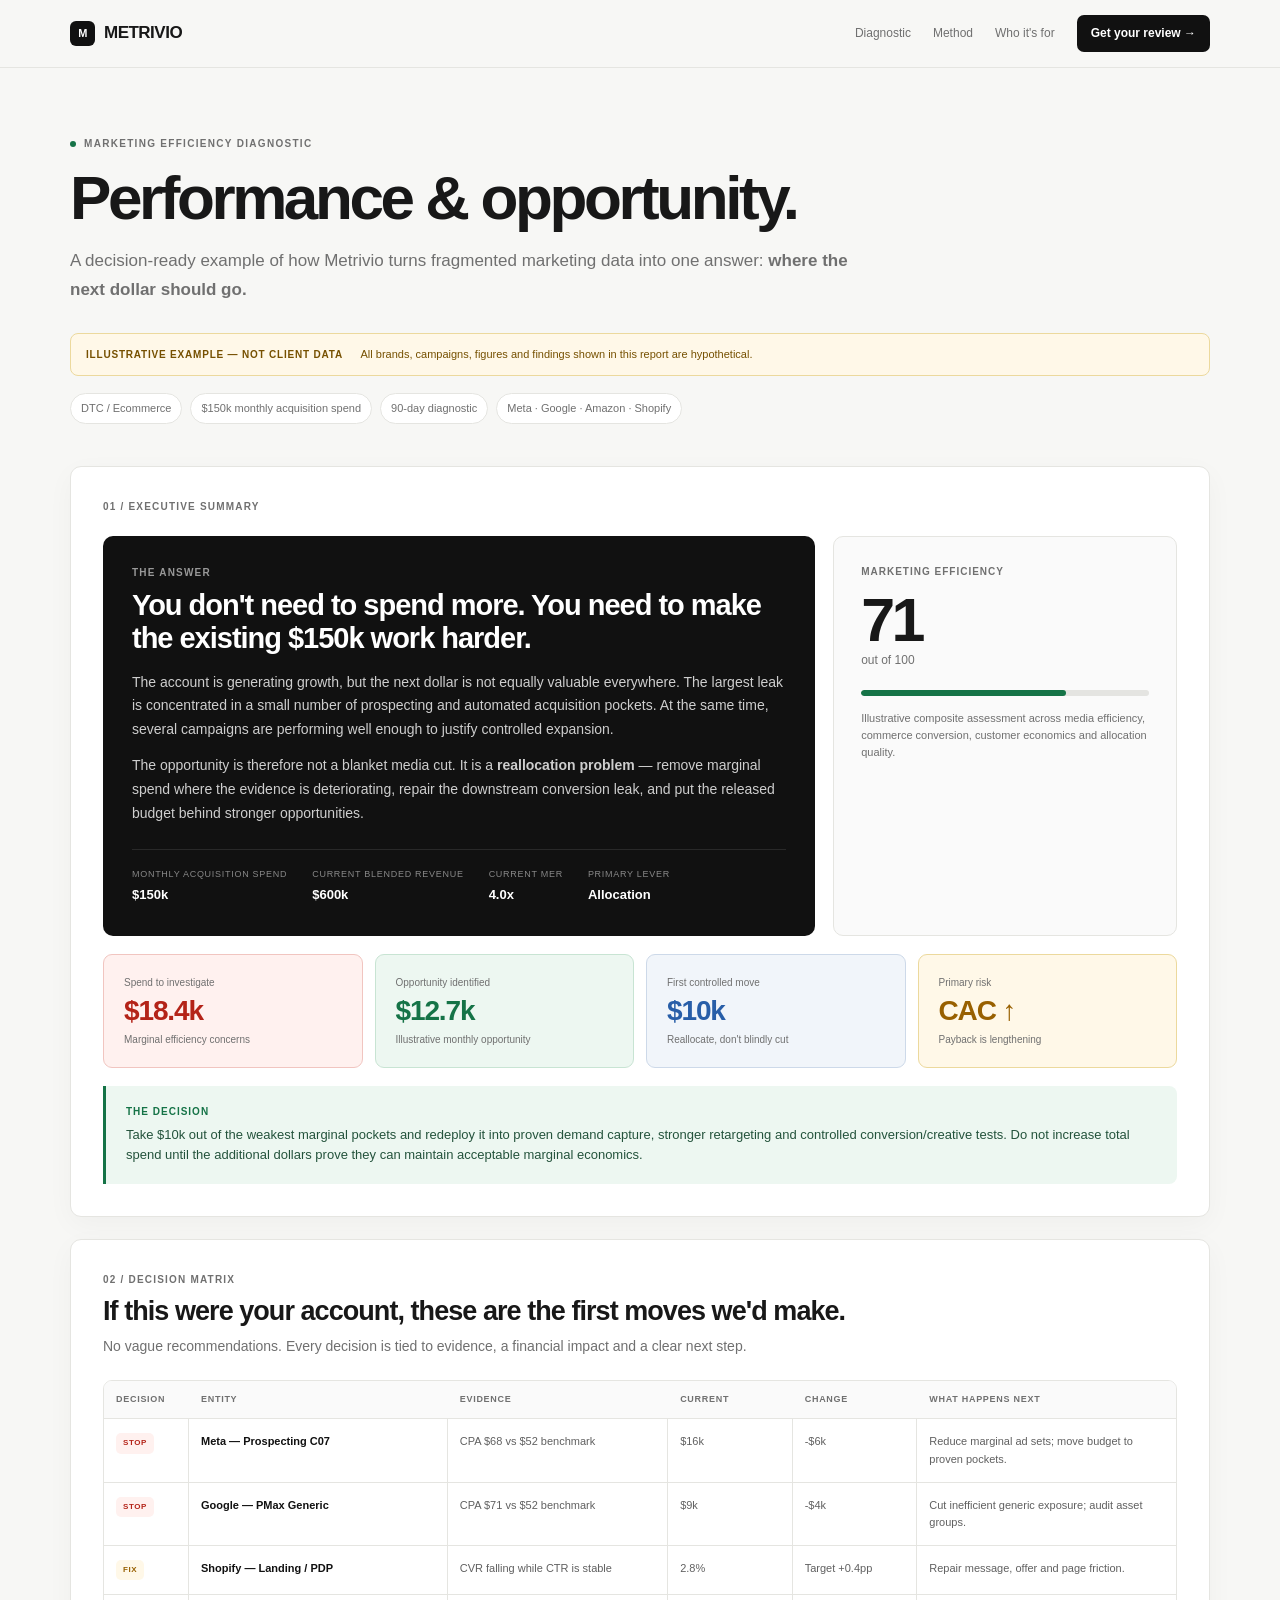
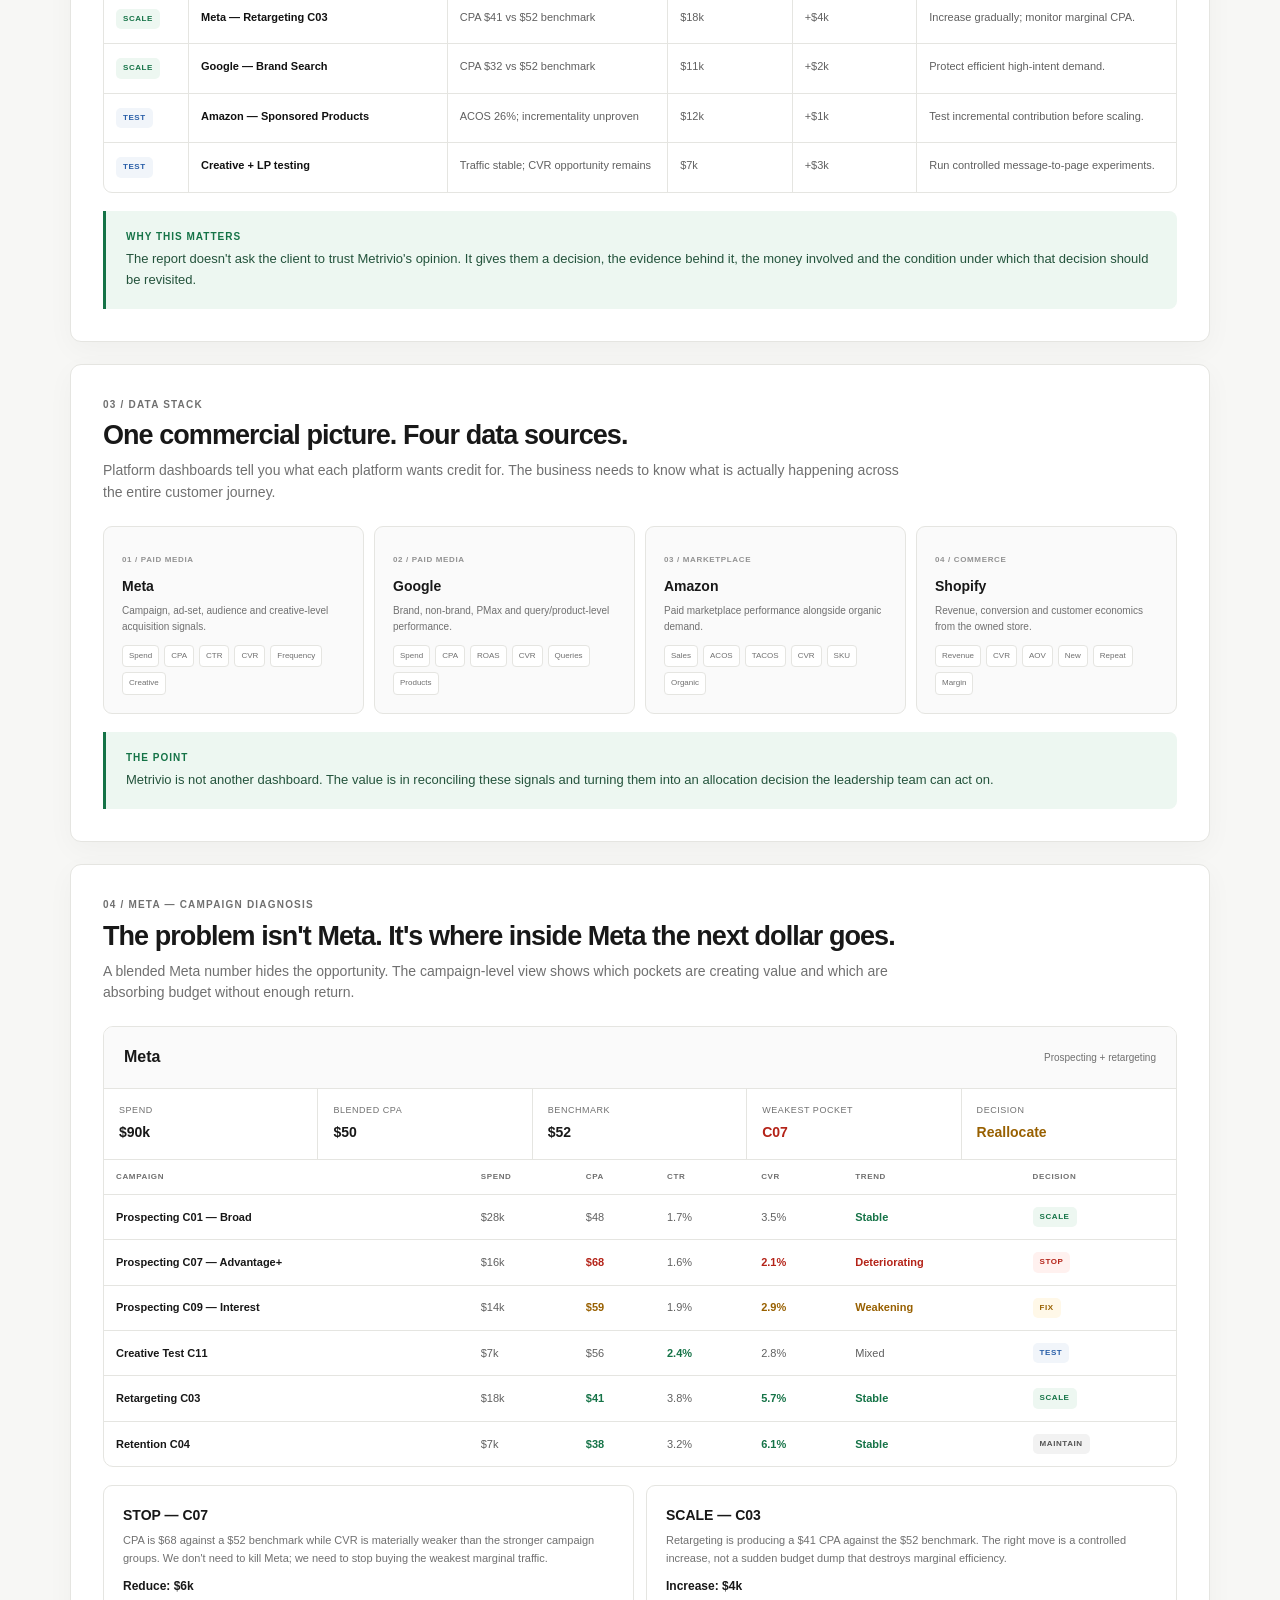
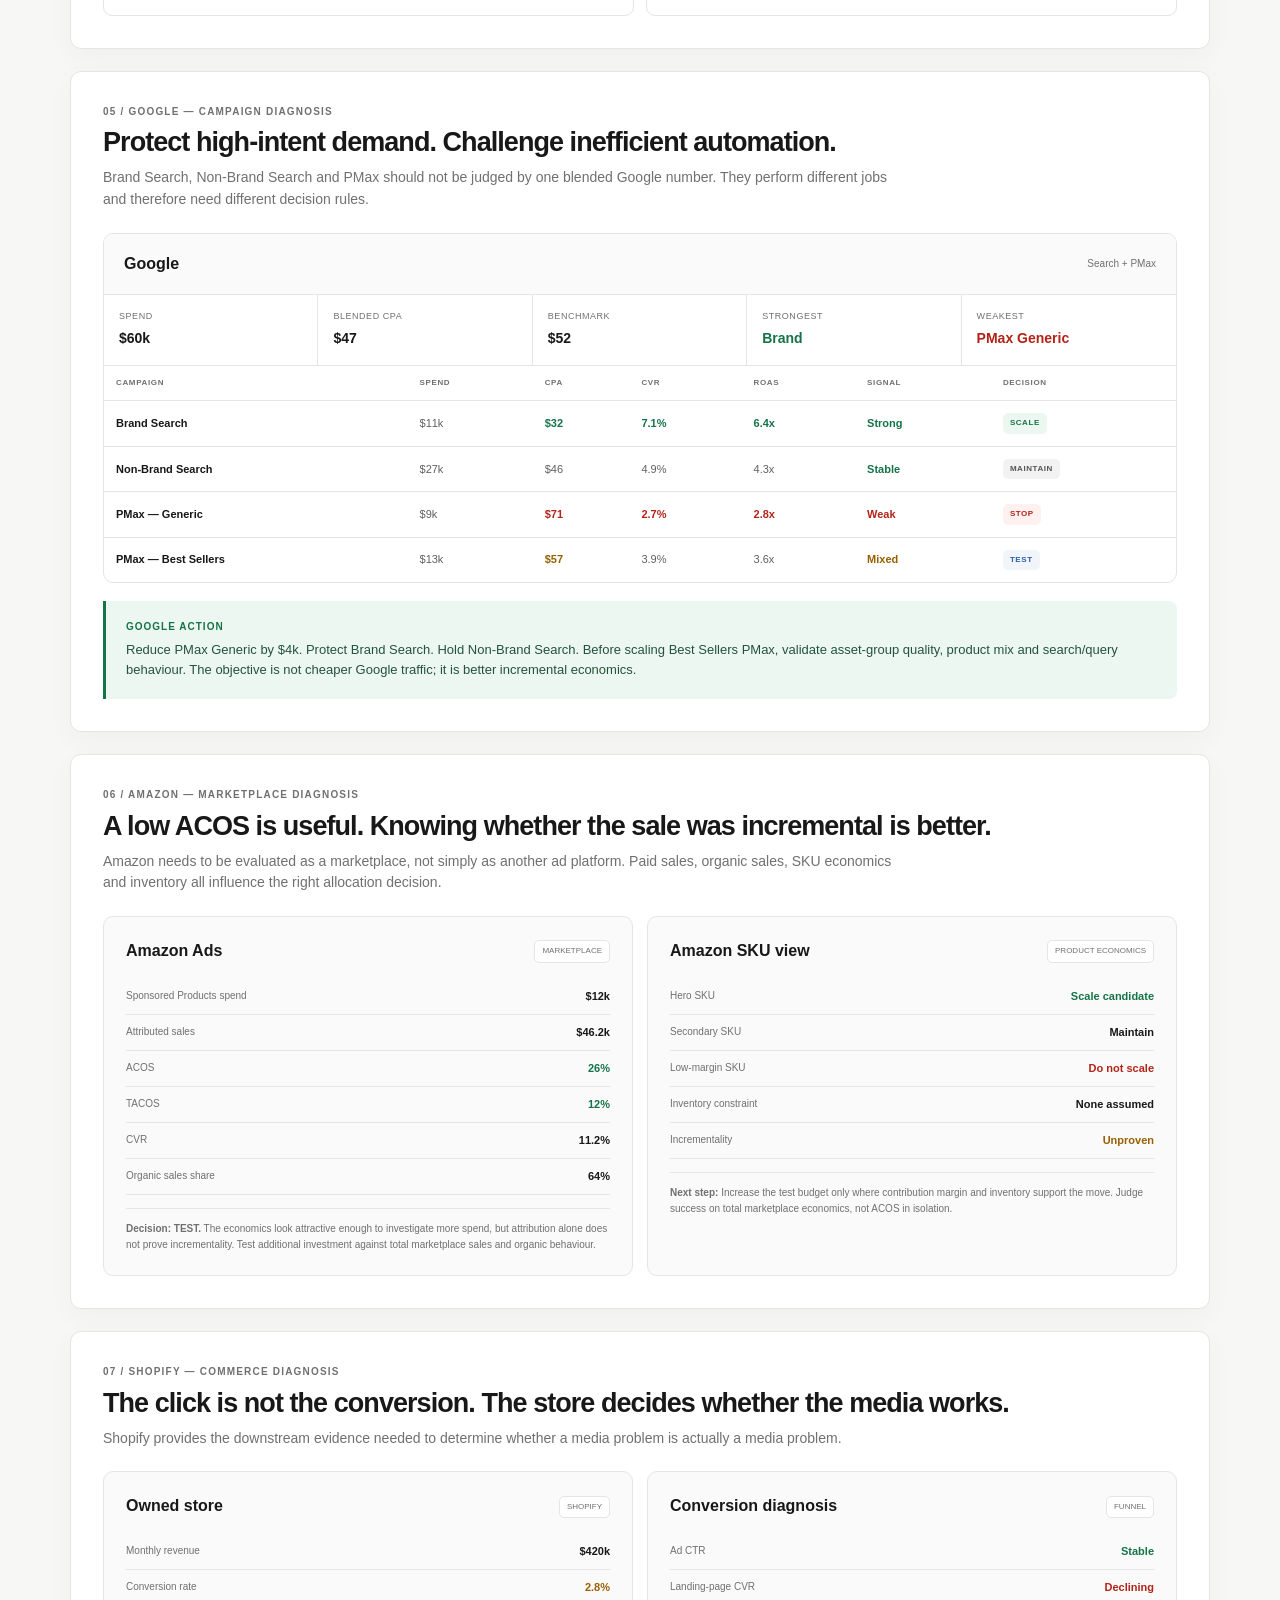
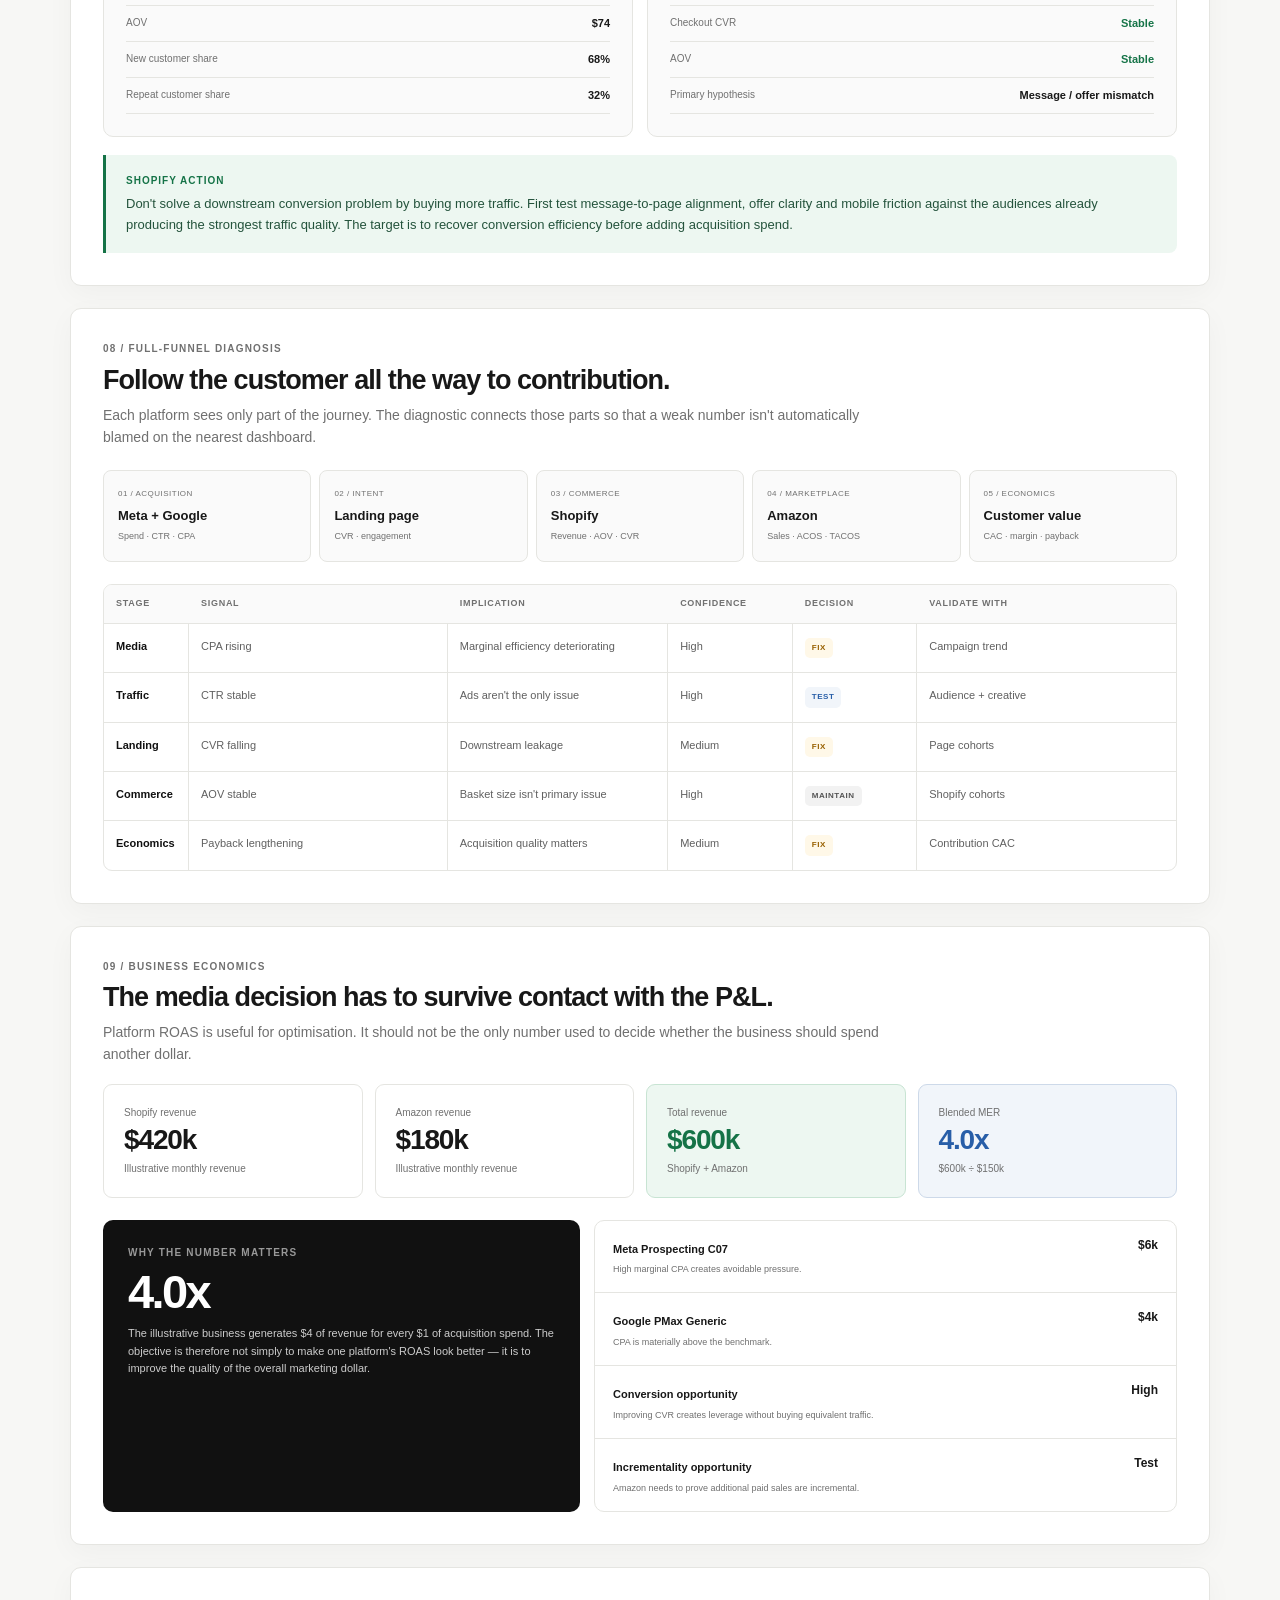
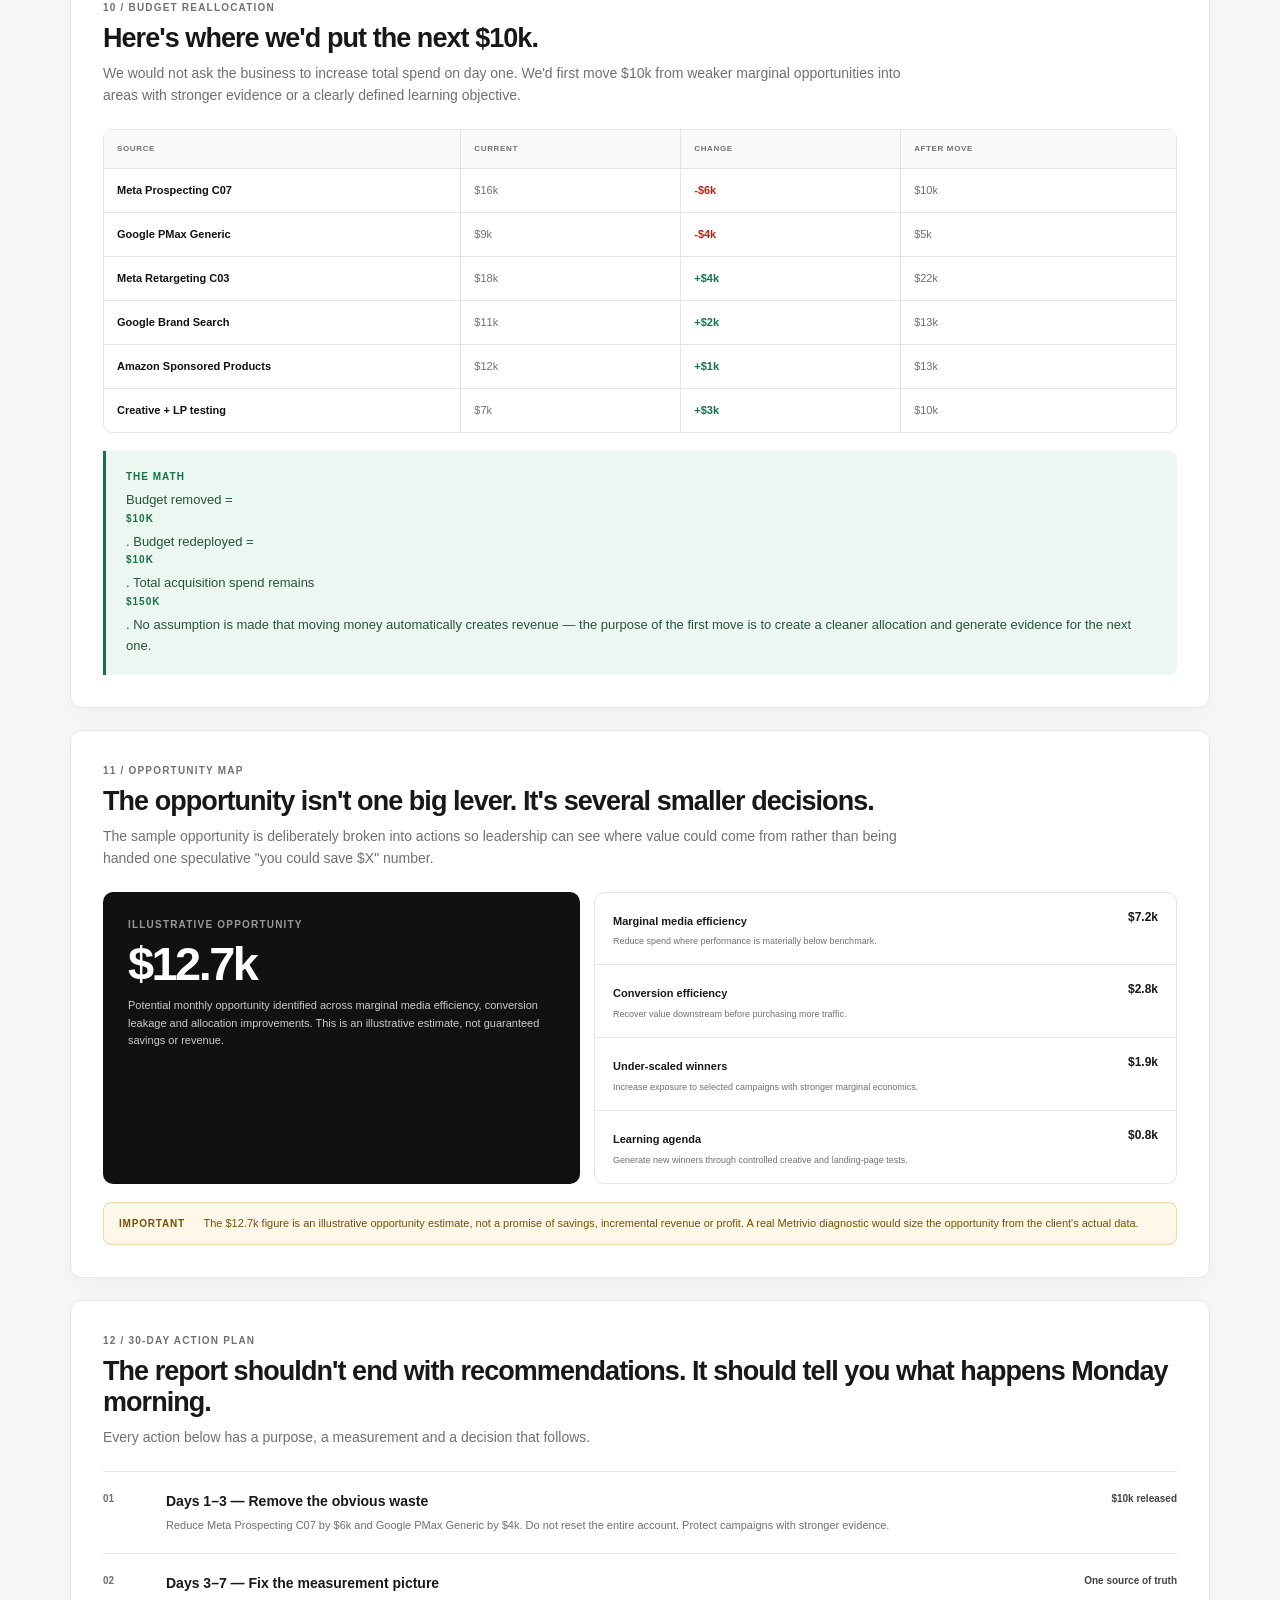
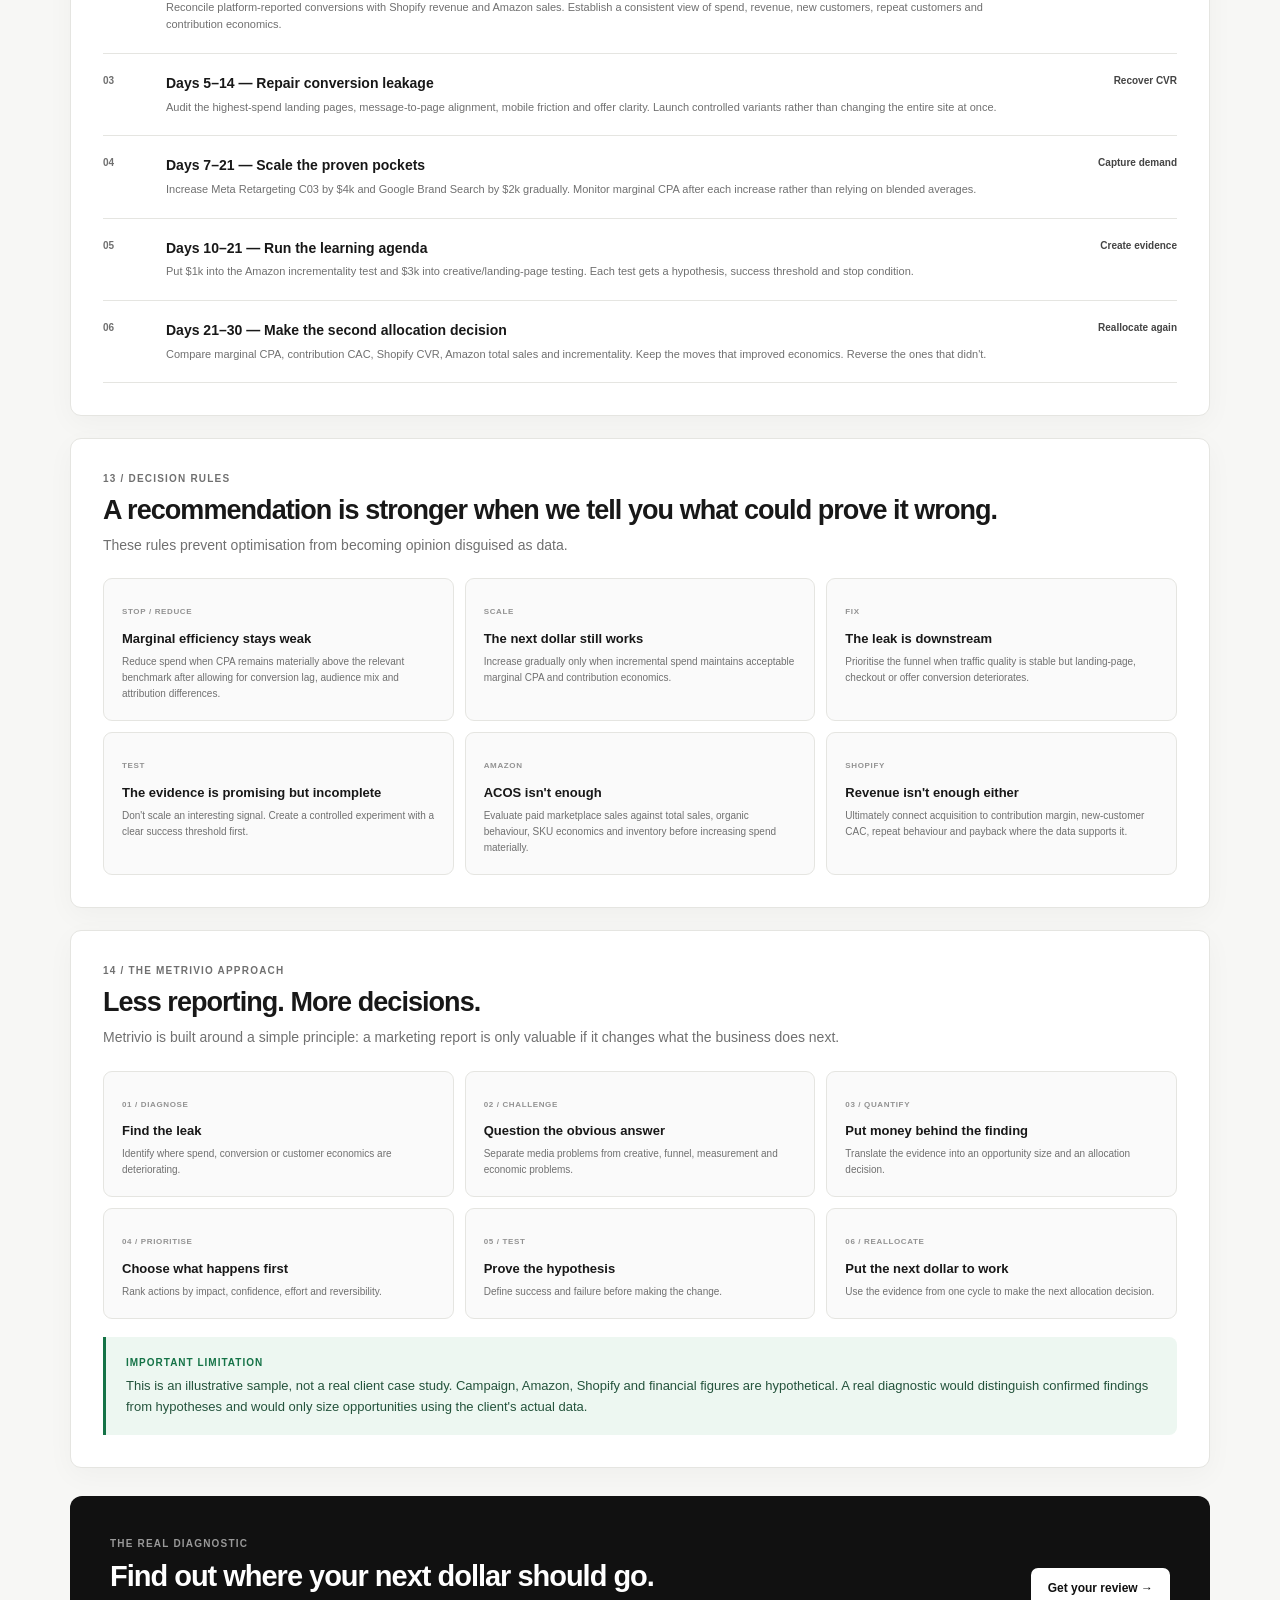
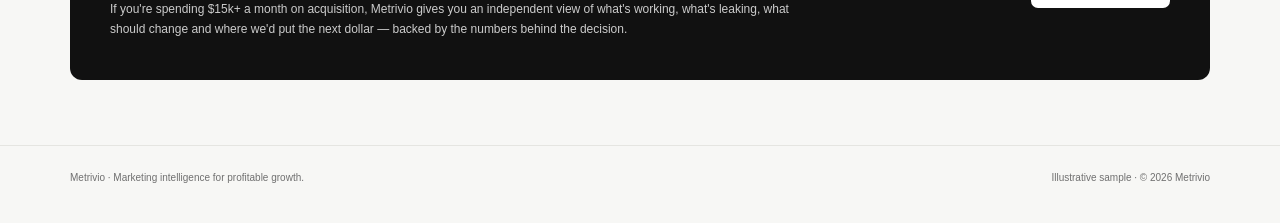
==== commit 97543d6b: "Update sample-report.html" ====
--- a/sample-report.html
+++ b/sample-report.html
@@ -1,24 +1,32 @@
 <!DOCTYPE html>
 <html lang="en">
 <head>
+
 <meta charset="UTF-8">
 <meta name="viewport" content="width=device-width, initial-scale=1.0">
 
-<title>Metrivio — Sample Marketing Efficiency Diagnostic</title>
-
-<meta name="description"
-content="Illustrative Metrivio marketing efficiency diagnostic for a DTC ecommerce brand.">
+<title>Metrivio — Marketing Efficiency Diagnostic</title>
+
+<meta
+  name="description"
+  content="Illustrative Metrivio marketing efficiency diagnostic showing exactly what to stop, fix, scale and test across Meta, Google, Amazon and Shopify."
+>
 
 <style>
+
+/* =========================================================
+   METRIVIO DESIGN SYSTEM
+   ========================================================= */
 
 :root{
   --bg:#f7f7f5;
   --white:#ffffff;
   --black:#111111;
+
   --text:#181818;
   --soft:#363636;
   --muted:#707070;
-  --light:#909090;
+  --light:#929292;
 
   --line:#e5e5e1;
   --line-dark:#d4d4cf;
@@ -44,6 +52,11 @@
 
   --shadow:0 8px 28px rgba(0,0,0,.035);
 }
+
+
+/* =========================================================
+   RESET
+   ========================================================= */
 
 *{
   box-sizing:border-box;
@@ -58,6 +71,7 @@
 body{
   background:var(--bg);
   color:var(--text);
+
   font-family:
     Inter,
     ui-sans-serif,
@@ -68,8 +82,10 @@
     Helvetica,
     Arial,
     sans-serif;
+
   line-height:1.55;
   -webkit-font-smoothing:antialiased;
+  text-rendering:optimizeLegibility;
 }
 
 a{
@@ -79,34 +95,39 @@
 
 .container{
   width:min(calc(100% - 40px),var(--max));
-  margin:auto;
-}
-
-/* =========================
-NAV
-========================= */
+  margin:0 auto;
+}
+
+
+/* =========================================================
+   NAV
+   ========================================================= */
 
 .topbar{
   height:68px;
   background:rgba(247,247,245,.96);
   border-bottom:1px solid var(--line);
+
   position:sticky;
   top:0;
   z-index:100;
+
   backdrop-filter:blur(10px);
 }
 
 .topbar-inner{
   height:100%;
+
   display:flex;
+  align-items:center;
   justify-content:space-between;
-  align-items:center;
 }
 
 .brand{
   display:flex;
   align-items:center;
   gap:9px;
+
   font-size:17px;
   font-weight:760;
   letter-spacing:-.03em;
@@ -115,11 +136,15 @@
 .brand-mark{
   width:25px;
   height:25px;
+
+  display:grid;
+  place-items:center;
+
+  border-radius:6px;
+
   background:#111;
   color:#fff;
-  border-radius:6px;
-  display:grid;
-  place-items:center;
+
   font-size:11px;
   font-weight:800;
 }
@@ -128,6 +153,7 @@
   display:flex;
   align-items:center;
   gap:22px;
+
   color:var(--muted);
   font-size:12px;
 }
@@ -137,16 +163,20 @@
 }
 
 .nav-button{
+  padding:9px 14px;
+
+  border-radius:7px;
+
   background:#111;
   color:#fff!important;
-  padding:9px 14px;
-  border-radius:7px;
+
   font-weight:650;
 }
 
-/* =========================
-HEADER
-========================= */
+
+/* =========================================================
+   HEADER
+   ========================================================= */
 
 .report-header{
   padding:68px 0 42px;
@@ -156,50 +186,69 @@
   display:flex;
   align-items:center;
   gap:8px;
+
   margin-bottom:15px;
+
   color:var(--muted);
+
   font-size:10px;
   font-weight:750;
+
   letter-spacing:.13em;
   text-transform:uppercase;
 }
 
 .eyebrow:before{
   content:"";
+
   width:6px;
   height:6px;
+
   border-radius:50%;
+
   background:var(--green);
 }
 
 h1{
   max-width:900px;
+
   margin-bottom:18px;
+
   font-size:clamp(42px,5vw,62px);
   line-height:1.01;
+
   letter-spacing:-.055em;
+
   font-weight:760;
 }
 
 .header-copy{
   max-width:800px;
+
   color:var(--muted);
+
   font-size:17px;
   line-height:1.7;
 }
 
 .notice{
   margin-top:28px;
+
   padding:12px 15px;
+
   border:1px solid var(--amber-line);
   border-radius:8px;
+
   background:var(--amber-bg);
+
   color:#765000;
+
   font-size:11px;
 }
 
 .notice strong{
   margin-right:15px;
+
   font-size:10px;
   letter-spacing:.08em;
 }
@@ -208,21 +257,27 @@
   display:flex;
   flex-wrap:wrap;
   gap:8px;
+
   margin-top:17px;
 }
 
 .meta span{
   padding:6px 10px;
+
   border:1px solid var(--line);
   border-radius:999px;
+
   background:#fff;
+
   color:var(--muted);
+
   font-size:11px;
 }
 
-/* =========================
-GENERAL
-========================= */
+
+/* =========================================================
+   GENERAL
+   ========================================================= */
 
 section{
   margin-bottom:22px;
@@ -230,8 +285,10 @@
 
 .card{
   background:#fff;
+
   border:1px solid var(--line);
   border-radius:var(--radius);
+
   box-shadow:var(--shadow);
 }
 
@@ -241,47 +298,60 @@
 
 .section-label{
   margin-bottom:8px;
+
   color:var(--muted);
+
   font-size:10px;
   font-weight:750;
+
   letter-spacing:.12em;
   text-transform:uppercase;
 }
 
 h2{
   margin-bottom:9px;
+
   font-size:27px;
   line-height:1.15;
+
   letter-spacing:-.035em;
 }
 
 .intro{
   max-width:800px;
+
   color:var(--muted);
+
   font-size:14px;
 }
 
 .subhead{
   margin-top:28px;
   margin-bottom:10px;
+
   font-size:15px;
   letter-spacing:-.015em;
 }
 
-/* =========================
-EXECUTIVE
-========================= */
+
+/* =========================================================
+   EXECUTIVE SUMMARY
+   ========================================================= */
 
 .executive{
   display:grid;
   grid-template-columns:1.45fr .7fr;
+
   gap:18px;
+
   margin-top:22px;
 }
 
 .executive-main{
   padding:29px;
+
   border-radius:10px;
+
   background:#111;
   color:#fff;
 }
@@ -291,12 +361,14 @@
 }
 
 .executive-main h2{
+  margin-bottom:15px;
+
   font-size:29px;
-  margin-bottom:15px;
 }
 
 .executive-main p{
   color:#cecece;
+
   font-size:14px;
   line-height:1.7;
 }
@@ -305,17 +377,22 @@
   display:flex;
   flex-wrap:wrap;
   gap:25px;
+
   margin-top:24px;
   padding-top:18px;
+
   border-top:1px solid #292929;
 }
 
 .exec-meta span{
   display:block;
+
   color:#888;
+
   font-size:9px;
+
+  letter-spacing:.08em;
   text-transform:uppercase;
-  letter-spacing:.08em;
 }
 
 .exec-meta strong{
@@ -324,63 +401,85 @@
 
 .score{
   padding:27px;
+
   border:1px solid var(--line);
   border-radius:10px;
+
   background:#fafafa;
 }
 
 .score-title{
   color:var(--muted);
+
   font-size:10px;
   font-weight:750;
+
+  letter-spacing:.1em;
   text-transform:uppercase;
-  letter-spacing:.1em;
 }
 
 .score-number{
   margin-top:10px;
+
   font-size:61px;
   line-height:1;
+
   letter-spacing:-.06em;
+
   font-weight:760;
 }
 
 .score-out{
   color:var(--muted);
+
   font-size:12px;
 }
 
 .score-bar{
   height:6px;
+
   margin:20px 0 14px;
+
+  overflow:hidden;
+
+  border-radius:999px;
+
   background:#e4e4e1;
-  border-radius:999px;
-  overflow:hidden;
 }
 
 .score-bar span{
   display:block;
+
   width:71%;
   height:100%;
+
+  border-radius:999px;
+
   background:var(--green);
 }
 
 .score p{
   color:var(--muted);
+
   font-size:11px;
 }
 
 .numbers{
   display:grid;
   grid-template-columns:repeat(4,1fr);
+
   gap:12px;
+
   margin-top:18px;
 }
 
 .number-card{
   padding:20px;
+
   border:1px solid var(--line);
   border-radius:9px;
+
+  background:#fff;
 }
 
 .number-card.green{
@@ -404,83 +503,118 @@
 }
 
 .number-label{
+  margin-bottom:6px;
+
   color:var(--muted);
+
   font-size:10px;
-  margin-bottom:6px;
 }
 
 .number{
   font-size:28px;
   line-height:1;
+
+  letter-spacing:-.04em;
+
   font-weight:760;
-  letter-spacing:-.04em;
-}
-
-.green .number{color:var(--green);}
-.amber .number{color:var(--amber);}
-.blue .number{color:var(--blue);}
-.red .number{color:var(--red);}
+}
+
+.green .number{
+  color:var(--green);
+}
+
+.amber .number{
+  color:var(--amber);
+}
+
+.blue .number{
+  color:var(--blue);
+}
+
+.red .number{
+  color:var(--red);
+}
 
 .number-note{
   margin-top:7px;
+
   color:var(--muted);
+
   font-size:10px;
 }
-
-/* =========================
-DECISION BOX
-========================= */
 
 .decision-box{
   margin-top:18px;
+
   padding:18px 20px;
+
   border-left:3px solid var(--green);
+  border-radius:0 8px 8px 0;
+
   background:var(--green-bg);
-  border-radius:0 8px 8px 0;
 }
 
 .decision-box strong{
   display:block;
+
   margin-bottom:5px;
+
   color:var(--green);
+
   font-size:10px;
+
   letter-spacing:.1em;
   text-transform:uppercase;
 }
 
 .decision-box p{
   color:#24533c;
+
   font-size:13px;
-}
-
-/* =========================
-DECISION MATRIX
-========================= */
+  line-height:1.6;
+}
+
+
+/* =========================================================
+   DECISION MATRIX
+   ========================================================= */
 
 .matrix{
   margin-top:22px;
+
+  overflow:hidden;
+
   border:1px solid var(--line);
   border-radius:9px;
-  overflow:hidden;
 }
 
 .matrix-head,
 .matrix-row{
   display:grid;
-  grid-template-columns:90px 1.25fr 1fr .8fr .8fr 1.2fr;
-  gap:0;
+
+  grid-template-columns:
+    85px
+    1.35fr
+    1.15fr
+    .65fr
+    .65fr
+    1.35fr;
 }
 
 .matrix-head{
   background:#fafafa;
+
   border-bottom:1px solid var(--line);
 }
 
 .matrix-head div{
   padding:12px;
+
   color:var(--muted);
+
   font-size:9px;
   font-weight:750;
+
   letter-spacing:.08em;
   text-transform:uppercase;
 }
@@ -495,8 +629,11 @@
 
 .matrix-row > div{
   padding:14px 12px;
+
   border-right:1px solid var(--line);
-  color:var(--muted);
+
+  color:#606060;
+
   font-size:11px;
 }
 
@@ -506,15 +643,20 @@
 
 .matrix-row .entity{
   color:#111;
+
   font-weight:700;
 }
 
 .action-tag{
   display:inline-block;
+
   padding:4px 7px;
+
   border-radius:5px;
+
   font-size:8px;
   font-weight:800;
+
   letter-spacing:.07em;
 }
 
@@ -543,23 +685,29 @@
   background:#f2f2f2;
 }
 
-/* =========================
-PLATFORM BLOCKS
-========================= */
+
+/* =========================================================
+   PLATFORM
+   ========================================================= */
 
 .platform{
   margin-top:22px;
+
+  overflow:hidden;
+
   border:1px solid var(--line);
   border-radius:10px;
-  overflow:hidden;
 }
 
 .platform-header{
   display:flex;
+  align-items:center;
   justify-content:space-between;
-  align-items:center;
+
   padding:18px 20px;
+
   background:#fafafa;
+
   border-bottom:1px solid var(--line);
 }
 
@@ -570,17 +718,20 @@
 
 .platform-role{
   color:var(--muted);
+
   font-size:10px;
 }
 
 .platform-summary{
   display:grid;
   grid-template-columns:repeat(5,1fr);
+
   border-bottom:1px solid var(--line);
 }
 
 .platform-metric{
   padding:15px;
+
   border-right:1px solid var(--line);
 }
 
@@ -590,21 +741,27 @@
 
 .platform-metric span{
   display:block;
+
   color:var(--muted);
+
   font-size:9px;
+
+  letter-spacing:.06em;
   text-transform:uppercase;
-  letter-spacing:.06em;
 }
 
 .platform-metric strong{
   display:block;
+
   margin-top:4px;
+
   font-size:14px;
 }
 
-/* =========================
-CAMPAIGN TABLE
-========================= */
+
+/* =========================================================
+   TABLES
+   ========================================================= */
 
 .table-wrap{
   overflow-x:auto;
@@ -612,8 +769,11 @@
 
 table{
   width:100%;
+
   min-width:950px;
+
   border-collapse:collapse;
+
   font-size:11px;
 }
 
@@ -623,17 +783,24 @@
 
 th{
   padding:11px 12px;
+
   border-bottom:1px solid var(--line);
+
   color:var(--muted);
+
   font-size:8px;
+
   letter-spacing:.08em;
   text-transform:uppercase;
+
   text-align:left;
 }
 
 td{
   padding:12px;
+
   border-bottom:1px solid var(--line);
+
   color:#606060;
 }
 
@@ -643,6 +810,7 @@
 
 td:first-child{
   color:#171717;
+
   font-weight:700;
 }
 
@@ -661,73 +829,90 @@
   font-weight:700;
 }
 
-/* =========================
-WHAT TO DO
-========================= */
+
+/* =========================================================
+   TWO COLUMN ACTION CARDS
+   ========================================================= */
 
 .next-move{
   display:grid;
   grid-template-columns:1fr 1fr;
+
   gap:12px;
+
   margin-top:18px;
 }
 
 .move{
   padding:19px;
+
   border:1px solid var(--line);
   border-radius:9px;
+
   background:#fff;
 }
 
 .move h3{
   margin-bottom:5px;
+
   font-size:14px;
 }
 
 .move p{
   color:var(--muted);
+
   font-size:11px;
   line-height:1.6;
 }
 
-.move .move-value{
+.move-value{
   margin-top:10px;
+
   font-size:12px;
   font-weight:750;
 }
 
-/* =========================
-DATA STACK
-========================= */
+
+/* =========================================================
+   DATA STACK
+   ========================================================= */
 
 .data-stack{
   display:grid;
   grid-template-columns:repeat(4,1fr);
+
   gap:10px;
+
   margin-top:22px;
 }
 
 .data-source{
   padding:18px;
+
   border:1px solid var(--line);
   border-radius:9px;
+
   background:#fafafa;
 }
 
 .data-source small{
   color:var(--light);
+
   font-size:8px;
   font-weight:750;
+
   letter-spacing:.08em;
 }
 
 .data-source h3{
   margin:7px 0 5px;
+
   font-size:14px;
 }
 
 .data-source p{
   color:var(--muted);
+
   font-size:10px;
   line-height:1.6;
 }
@@ -735,40 +920,53 @@
 .chips{
   display:flex;
   flex-wrap:wrap;
+
   gap:5px;
+
   margin-top:10px;
 }
 
 .chips span{
   padding:4px 6px;
+
   border:1px solid var(--line);
   border-radius:4px;
+
   background:#fff;
+
   color:var(--muted);
+
   font-size:8px;
 }
 
-/* =========================
-AMAZON / SHOPIFY
-========================= */
+
+/* =========================================================
+   COMMERCE
+   ========================================================= */
 
 .commerce-grid{
   display:grid;
   grid-template-columns:1fr 1fr;
+
   gap:14px;
+
   margin-top:22px;
 }
 
 .commerce{
   padding:22px;
+
   border:1px solid var(--line);
   border-radius:10px;
+
   background:#fafafa;
 }
 
 .commerce-header{
   display:flex;
+  align-items:center;
   justify-content:space-between;
+
   margin-bottom:15px;
 }
 
@@ -778,23 +976,31 @@
 
 .badge{
   padding:4px 7px;
+
   border:1px solid var(--line);
   border-radius:5px;
+
   background:#fff;
+
   color:var(--muted);
+
   font-size:8px;
+
   text-transform:uppercase;
 }
 
 .metric{
   display:flex;
   justify-content:space-between;
+
   padding:9px 0;
+
   border-bottom:1px solid var(--line);
 }
 
 .metric span{
   color:var(--muted);
+
   font-size:10px;
 }
 
@@ -805,26 +1011,90 @@
 .commerce-note{
   margin-top:13px;
   padding-top:12px;
+
   border-top:1px solid var(--line);
+
   color:var(--muted);
+
   font-size:10px;
   line-height:1.6;
 }
 
-/* =========================
-BUDGET
-========================= */
+
+/* =========================================================
+   FUNNEL
+   ========================================================= */
+
+.funnel{
+  display:grid;
+  grid-template-columns:repeat(5,1fr);
+
+  gap:8px;
+
+  margin-top:22px;
+}
+
+.funnel-step{
+  padding:17px 14px;
+
+  border:1px solid var(--line);
+  border-radius:8px;
+
+  background:#fafafa;
+}
+
+.funnel-step small{
+  display:block;
+
+  margin-bottom:5px;
+
+  color:var(--muted);
+
+  font-size:8px;
+
+  letter-spacing:.06em;
+  text-transform:uppercase;
+}
+
+.funnel-step strong{
+  display:block;
+
+  font-size:13px;
+}
+
+.funnel-step span{
+  display:block;
+
+  margin-top:4px;
+
+  color:var(--muted);
+
+  font-size:9px;
+}
+
+
+/* =========================================================
+   ALLOCATION
+   ========================================================= */
 
 .allocation{
   margin-top:22px;
+
+  overflow:hidden;
+
   border:1px solid var(--line);
   border-radius:9px;
-  overflow:hidden;
 }
 
 .allocation-row{
   display:grid;
-  grid-template-columns:1.3fr .8fr .8fr 1fr;
+
+  grid-template-columns:
+    1.3fr
+    .8fr
+    .8fr
+    1fr;
+
   border-bottom:1px solid var(--line);
 }
 
@@ -834,9 +1104,12 @@
 
 .allocation-row div{
   padding:13px;
+
   border-right:1px solid var(--line);
+
+  color:var(--muted);
+
   font-size:11px;
-  color:var(--muted);
 }
 
 .allocation-row div:last-child{
@@ -849,14 +1122,17 @@
 
 .allocation-row.header div{
   color:var(--muted);
+
   font-size:8px;
   font-weight:750;
+
   letter-spacing:.08em;
   text-transform:uppercase;
 }
 
 .allocation-row .source{
   color:#111;
+
   font-weight:700;
 }
 
@@ -870,59 +1146,25 @@
   font-weight:750;
 }
 
-/* =========================
-FUNNEL
-========================= */
-
-.funnel{
-  display:grid;
-  grid-template-columns:repeat(5,1fr);
-  gap:8px;
-  margin-top:22px;
-}
-
-.funnel-step{
-  padding:17px 14px;
-  border:1px solid var(--line);
-  border-radius:8px;
-  background:#fafafa;
-}
-
-.funnel-step small{
-  display:block;
-  margin-bottom:5px;
-  color:var(--muted);
-  font-size:8px;
-  text-transform:uppercase;
-  letter-spacing:.06em;
-}
-
-.funnel-step strong{
-  display:block;
-  font-size:13px;
-}
-
-.funnel-step span{
-  display:block;
-  margin-top:4px;
-  color:var(--muted);
-  font-size:9px;
-}
-
-/* =========================
-ECONOMICS
-========================= */
+
+/* =========================================================
+   ECONOMICS
+   ========================================================= */
 
 .economic{
   display:grid;
   grid-template-columns:.9fr 1.1fr;
+
   gap:14px;
+
   margin-top:22px;
 }
 
 .economic-callout{
   padding:25px;
+
   border-radius:10px;
+
   background:#111;
   color:#fff;
 }
@@ -933,28 +1175,37 @@
 
 .big-number{
   margin:8px 0 10px;
+
   font-size:47px;
   line-height:1;
+
   letter-spacing:-.055em;
+
   font-weight:760;
 }
 
 .economic-callout p{
   color:#ccc;
+
   font-size:11px;
+  line-height:1.6;
 }
 
 .economic-list{
+  overflow:hidden;
+
   border:1px solid var(--line);
   border-radius:10px;
-  overflow:hidden;
 }
 
 .economic-row{
   display:grid;
   grid-template-columns:1fr auto;
+
   gap:20px;
+
   padding:15px 18px;
+
   border-bottom:1px solid var(--line);
 }
 
@@ -967,9 +1218,11 @@
 }
 
 .economic-row p{
+  margin-top:3px;
+
   color:var(--muted);
+
   font-size:9px;
-  margin-top:3px;
 }
 
 .amount{
@@ -977,95 +1230,121 @@
   font-weight:750;
 }
 
-/* =========================
-ACTION PLAN
-========================= */
+
+/* =========================================================
+   ACTION PLAN
+   ========================================================= */
 
 .action-list{
   margin-top:22px;
+
   border-top:1px solid var(--line);
 }
 
 .action{
   display:grid;
+
   grid-template-columns:45px 1fr 155px;
+
   gap:18px;
+
   padding:19px 0;
+
   border-bottom:1px solid var(--line);
 }
 
 .action-number{
   color:var(--muted);
+
   font-size:10px;
   font-weight:750;
 }
 
 .action h3{
   margin-bottom:4px;
+
   font-size:14px;
 }
 
 .action p{
   color:var(--muted);
+
   font-size:11px;
   line-height:1.6;
 }
 
 .action-outcome{
   color:#444;
+
   font-size:10px;
   font-weight:700;
+
   text-align:right;
 }
 
-/* =========================
-DECISION LOGIC
-========================= */
+
+/* =========================================================
+   DECISION LOGIC
+   ========================================================= */
 
 .logic{
   display:grid;
   grid-template-columns:repeat(3,1fr);
+
   gap:11px;
+
   margin-top:22px;
 }
 
 .logic-card{
   padding:18px;
+
   border:1px solid var(--line);
   border-radius:9px;
+
   background:#fafafa;
 }
 
 .logic-card small{
   color:var(--light);
+
   font-size:8px;
   font-weight:750;
+
   letter-spacing:.08em;
 }
 
 .logic-card h3{
   margin:7px 0 5px;
+
   font-size:13px;
 }
 
 .logic-card p{
   color:var(--muted);
+
   font-size:10px;
   line-height:1.6;
 }
 
-/* =========================
-FINAL CTA
-========================= */
+
+/* =========================================================
+   CTA
+   ========================================================= */
 
 .cta{
   display:flex;
+  align-items:center;
   justify-content:space-between;
-  align-items:center;
+
   gap:30px;
+
   margin:28px 0 65px;
+
   padding:40px;
+
   border-radius:12px;
+
   background:#111;
   color:#fff;
 }
@@ -1075,47 +1354,62 @@
 }
 
 .cta h2{
+  margin-bottom:7px;
+
   font-size:29px;
-  margin-bottom:7px;
 }
 
 .cta p{
   max-width:680px;
+
   color:#ccc;
+
   font-size:12px;
+  line-height:1.65;
 }
 
 .cta-button{
   flex-shrink:0;
+
   padding:11px 17px;
+
+  border-radius:7px;
+
   background:#fff;
   color:#111;
-  border-radius:7px;
+
   font-size:12px;
   font-weight:750;
 }
 
-/* =========================
-FOOTER
-========================= */
+
+/* =========================================================
+   FOOTER
+   ========================================================= */
 
 footer{
   padding:24px 0 38px;
+
   border-top:1px solid var(--line);
+
   color:var(--muted);
+
   font-size:10px;
 }
 
 .footer-inner{
   display:flex;
   justify-content:space-between;
+
   flex-wrap:wrap;
+
   gap:15px;
 }
 
-/* =========================
-RESPONSIVE
-========================= */
+
+/* =========================================================
+   RESPONSIVE
+   ========================================================= */
 
 @media(max-width:950px){
 
@@ -1203,6 +1497,7 @@
   .cta{
     flex-direction:column;
     align-items:flex-start;
+
     padding:30px 23px;
   }
 
@@ -1233,10 +1528,16 @@
 }
 
 </style>
+
 </head>
 
 
 <body>
+
+
+<!-- =========================================================
+NAV
+========================================================= -->
 
 <header class="topbar">
 
@@ -1248,13 +1549,23 @@
     </a>
 
     <nav class="nav">
-      <a href="index.html">Diagnostic</a>
-      <a href="index.html#method">Method</a>
-      <a href="index.html#who">Who it's for</a>
+
+      <a href="index.html">
+        Diagnostic
+      </a>
+
+      <a href="index.html#method">
+        Method
+      </a>
+
+      <a href="index.html#who">
+        Who it's for
+      </a>
 
       <a href="index.html#review" class="nav-button">
         Get your review →
       </a>
+
     </nav>
 
   </div>
@@ -1267,9 +1578,9 @@
 <div class="container">
 
 
-<!-- =====================================================
+<!-- =========================================================
 HEADER
-===================================================== -->
+========================================================= -->
 
 <header class="report-header">
 
@@ -1282,14 +1593,13 @@
   </h1>
 
   <p class="header-copy">
-    A decision-ready example of how Metrivio connects Meta, Google,
-    Amazon, Shopify, funnel performance and customer economics to determine
-    exactly what to stop, fix, scale and test.
+    A decision-ready example of how Metrivio turns fragmented marketing
+    data into one answer: <strong>where the next dollar should go.</strong>
   </p>
 
   <div class="notice">
     <strong>ILLUSTRATIVE EXAMPLE — NOT CLIENT DATA</strong>
-    All figures, campaigns and findings shown on this page are hypothetical.
+    All brands, campaigns, figures and findings shown in this report are hypothetical.
   </div>
 
   <div class="meta">
@@ -1302,9 +1612,9 @@
 </header>
 
 
-<!-- =====================================================
+<!-- =========================================================
 01 EXECUTIVE SUMMARY
-===================================================== -->
+========================================================= -->
 
 <section class="card">
 
@@ -1314,42 +1624,55 @@
 01 / Executive summary
 </div>
 
+
 <div class="executive">
 
+
 <div class="executive-main">
 
 <div class="section-label">
-Primary finding
+The answer
 </div>
 
 <h2>
-The account does not need more budget. It needs better allocation.
+You don't need to spend more. You need to make the existing $150k work harder.
 </h2>
 
 <p>
-The largest efficiency issue is concentrated in prospecting rather than
-across the entire acquisition ecosystem. Meta Prospecting and Google PMax
-show weakening marginal efficiency, while selected retargeting and search
-campaigns remain stronger. Amazon is generating efficient marketplace sales,
-but its incremental contribution needs to be separated from organic demand.
-Shopify conversion is also showing signs of leakage.
-</p>
+The account is generating growth, but the next dollar is not equally valuable
+everywhere. The largest leak is concentrated in a small number of prospecting
+and automated acquisition pockets. At the same time, several campaigns are
+performing well enough to justify controlled expansion.
+</p>
+
+<p style="margin-top:12px;">
+The opportunity is therefore not a blanket media cut. It is a
+<strong>reallocation problem</strong> — remove marginal spend where the evidence
+is deteriorating, repair the downstream conversion leak, and put the released
+budget behind stronger opportunities.
+</p>
+
 
 <div class="exec-meta">
 
 <div>
-<span>Monthly spend</span>
+<span>Monthly acquisition spend</span>
 <strong>$150k</strong>
 </div>
 
 <div>
-<span>Primary issue</span>
-<strong>Marginal efficiency</strong>
-</div>
-
-<div>
-<span>Largest lever</span>
-<strong>Budget reallocation</strong>
+<span>Current blended revenue</span>
+<strong>$600k</strong>
+</div>
+
+<div>
+<span>Current MER</span>
+<strong>4.0x</strong>
+</div>
+
+<div>
+<span>Primary lever</span>
+<strong>Allocation</strong>
 </div>
 
 </div>
@@ -1360,7 +1683,7 @@
 <div class="score">
 
 <div class="score-title">
-Overall efficiency
+Marketing efficiency
 </div>
 
 <div class="score-number">
@@ -1376,8 +1699,8 @@
 </div>
 
 <p>
-Illustrative composite assessment across media,
-commerce, funnel and economic signals.
+Illustrative composite assessment across media efficiency,
+commerce conversion, customer economics and allocation quality.
 </p>
 
 </div>
@@ -1387,10 +1710,11 @@
 
 <div class="numbers">
 
+
 <div class="number-card red">
 
 <div class="number-label">
-Potentially inefficient spend
+Spend to investigate
 </div>
 
 <div class="number">
@@ -1398,7 +1722,7 @@
 </div>
 
 <div class="number-note">
-Requires investigation
+Marginal efficiency concerns
 </div>
 
 </div>
@@ -1415,7 +1739,7 @@
 </div>
 
 <div class="number-note">
-Illustrative opportunity
+Illustrative monthly opportunity
 </div>
 
 </div>
@@ -1424,7 +1748,7 @@
 <div class="number-card blue">
 
 <div class="number-label">
-Recommended first reallocation
+First controlled move
 </div>
 
 <div class="number">
@@ -1432,7 +1756,7 @@
 </div>
 
 <div class="number-note">
-Controlled move
+Reallocate, don't blindly cut
 </div>
 
 </div>
@@ -1454,20 +1778,21 @@
 
 </div>
 
+
 </div>
 
 
 <div class="decision-box">
 
 <strong>
-Executive decision
+The decision
 </strong>
 
 <p>
-Do not cut the account indiscriminately. Remove or reduce marginal spend
-from the weakest campaign pockets, repair the conversion leakage,
-increase exposure to proven opportunities and run controlled tests against
-the areas where the evidence is incomplete.
+Take $10k out of the weakest marginal pockets and redeploy it into proven
+demand capture, stronger retargeting and controlled conversion/creative tests.
+Do not increase total spend until the additional dollars prove they can
+maintain acceptable marginal economics.
 </p>
 
 </div>
@@ -1477,9 +1802,9 @@
 </section>
 
 
-<!-- =====================================================
+<!-- =========================================================
 02 DECISION MATRIX
-===================================================== -->
+========================================================= -->
 
 <section class="card">
 
@@ -1490,16 +1815,17 @@
 </div>
 
 <h2>
-If this were the account, here's what we'd do.
+If this were your account, these are the first moves we'd make.
 </h2>
 
 <p class="intro">
-The report should leave the client knowing exactly which parts of the
-account deserve action — not simply knowing that performance changed.
+No vague recommendations. Every decision is tied to evidence, a financial
+impact and a clear next step.
 </p>
 
 
 <div class="matrix">
+
 
 <div class="matrix-head">
 
@@ -1508,7 +1834,7 @@
 <div>Evidence</div>
 <div>Current</div>
 <div>Change</div>
-<div>Next action</div>
+<div>What happens next</div>
 
 </div>
 
@@ -1524,7 +1850,7 @@
 </div>
 
 <div>
-CPA +31%; CVR -24%
+CPA $68 vs $52 benchmark
 </div>
 
 <div>
@@ -1532,11 +1858,11 @@
 </div>
 
 <div>
--$8k
-</div>
-
-<div>
-Pause marginal ad sets and reallocate.
+-$6k
+</div>
+
+<div>
+Reduce marginal ad sets; move budget to proven pockets.
 </div>
 
 </div>
@@ -1549,11 +1875,11 @@
 </div>
 
 <div class="entity">
-Google PMax — Generic
-</div>
-
-<div>
-CPA $71 vs $46 benchmark
+Google — PMax Generic
+</div>
+
+<div>
+CPA $71 vs $52 benchmark
 </div>
 
 <div>
@@ -1565,7 +1891,7 @@
 </div>
 
 <div>
-Reduce spend; isolate weak asset groups.
+Cut inefficient generic exposure; audit asset groups.
 </div>
 
 </div>
@@ -1578,11 +1904,11 @@
 </div>
 
 <div class="entity">
-Shopify — PDP / Landing
-</div>
-
-<div>
-CVR declining while CTR stable
+Shopify — Landing / PDP
+</div>
+
+<div>
+CVR falling while CTR is stable
 </div>
 
 <div>
@@ -1594,7 +1920,7 @@
 </div>
 
 <div>
-Fix message, offer and page friction.
+Repair message, offer and page friction.
 </div>
 
 </div>
@@ -1619,7 +1945,7 @@
 </div>
 
 <div>
-+$5k
++$4k
 </div>
 
 <div>
@@ -1640,7 +1966,7 @@
 </div>
 
 <div>
-CPA $32; stable CVR
+CPA $32 vs $52 benchmark
 </div>
 
 <div>
@@ -1652,7 +1978,7 @@
 </div>
 
 <div>
-Protect efficient demand capture.
+Protect efficient high-intent demand.
 </div>
 
 </div>
@@ -1669,7 +1995,7 @@
 </div>
 
 <div>
-ACOS efficient; incrementality unclear
+ACOS 26%; incrementality unproven
 </div>
 
 <div>
@@ -1681,7 +2007,7 @@
 </div>
 
 <div>
-Test incremental contribution.
+Test incremental contribution before scaling.
 </div>
 
 </div>
@@ -1694,11 +2020,11 @@
 </div>
 
 <div class="entity">
-Meta — Creative Group B
-</div>
-
-<div>
-Strong CTR; weak post-click CVR
+Creative + LP testing
+</div>
+
+<div>
+Traffic stable; CVR opportunity remains
 </div>
 
 <div>
@@ -1706,14 +2032,30 @@
 </div>
 
 <div>
-$3k test
-</div>
-
-<div>
-Test new landing-page/message pairing.
-</div>
-
-</div>
++$3k
+</div>
+
+<div>
+Run controlled message-to-page experiments.
+</div>
+
+</div>
+
+
+</div>
+
+
+<div class="decision-box">
+
+<strong>
+Why this matters
+</strong>
+
+<p>
+The report doesn't ask the client to trust Metrivio's opinion. It gives them
+a decision, the evidence behind it, the money involved and the condition under
+which that decision should be revisited.
+</p>
 
 </div>
 
@@ -1722,9 +2064,9 @@
 </section>
 
 
-<!-- =====================================================
+<!-- =========================================================
 03 DATA STACK
-===================================================== -->
+========================================================= -->
 
 <section class="card">
 
@@ -1735,26 +2077,30 @@
 </div>
 
 <h2>
-One view across the acquisition ecosystem.
+One commercial picture. Four data sources.
 </h2>
 
 <p class="intro">
-Platform reporting is only one layer. The diagnostic connects acquisition
-signals with the ecommerce systems where revenue and customer economics
-actually appear.
+Platform dashboards tell you what each platform wants credit for. The business
+needs to know what is actually happening across the entire customer journey.
 </p>
 
 
 <div class="data-stack">
 
+
 <div class="data-source">
 
-<small>01 / PAID MEDIA</small>
-
-<h3>Meta</h3>
-
-<p>
-Campaign, ad-set, audience and creative performance.
+<small>
+01 / PAID MEDIA
+</small>
+
+<h3>
+Meta
+</h3>
+
+<p>
+Campaign, ad-set, audience and creative-level acquisition signals.
 </p>
 
 <div class="chips">
@@ -1762,6 +2108,7 @@
 <span>CPA</span>
 <span>CTR</span>
 <span>CVR</span>
+<span>Frequency</span>
 <span>Creative</span>
 </div>
 
@@ -1770,20 +2117,25 @@
 
 <div class="data-source">
 
-<small>02 / PAID MEDIA</small>
-
-<h3>Google</h3>
-
-<p>
-Search, PMax, brand and non-brand acquisition.
+<small>
+02 / PAID MEDIA
+</small>
+
+<h3>
+Google
+</h3>
+
+<p>
+Brand, non-brand, PMax and query/product-level performance.
 </p>
 
 <div class="chips">
 <span>Spend</span>
 <span>CPA</span>
 <span>ROAS</span>
-<span>Search terms</span>
 <span>CVR</span>
+<span>Queries</span>
+<span>Products</span>
 </div>
 
 </div>
@@ -1791,12 +2143,16 @@
 
 <div class="data-source">
 
-<small>03 / MARKETPLACE</small>
-
-<h3>Amazon</h3>
-
-<p>
-Advertising efficiency versus total marketplace economics.
+<small>
+03 / MARKETPLACE
+</small>
+
+<h3>
+Amazon
+</h3>
+
+<p>
+Paid marketplace performance alongside organic demand.
 </p>
 
 <div class="chips">
@@ -1804,6 +2160,7 @@
 <span>ACOS</span>
 <span>TACOS</span>
 <span>CVR</span>
+<span>SKU</span>
 <span>Organic</span>
 </div>
 
@@ -1812,12 +2169,16 @@
 
 <div class="data-source">
 
-<small>04 / COMMERCE</small>
-
-<h3>Shopify</h3>
-
-<p>
-Store conversion, revenue and customer economics.
+<small>
+04 / COMMERCE
+</small>
+
+<h3>
+Shopify
+</h3>
+
+<p>
+Revenue, conversion and customer economics from the owned store.
 </p>
 
 <div class="chips">
@@ -1826,9 +2187,25 @@
 <span>AOV</span>
 <span>New</span>
 <span>Repeat</span>
-</div>
-
-</div>
+<span>Margin</span>
+</div>
+
+</div>
+
+
+</div>
+
+
+<div class="decision-box">
+
+<strong>
+The point
+</strong>
+
+<p>
+Metrivio is not another dashboard. The value is in reconciling these signals
+and turning them into an allocation decision the leadership team can act on.
+</p>
 
 </div>
 
@@ -1837,9 +2214,9 @@
 </section>
 
 
-<!-- =====================================================
-04 META GRANULAR
-===================================================== -->
+<!-- =========================================================
+04 META
+========================================================= -->
 
 <section class="card">
 
@@ -1854,12 +2231,14 @@
 </h2>
 
 <p class="intro">
-Campaign-level analysis identifies the pockets where spend is deteriorating
-and separates them from campaigns where additional investment deserves testing.
+A blended Meta number hides the opportunity. The campaign-level view shows
+which pockets are creating value and which are absorbing budget without
+enough return.
 </p>
 
 
 <div class="platform">
+
 
 <div class="platform-header">
 
@@ -1883,17 +2262,17 @@
 
 <div class="platform-metric">
 <span>Blended CPA</span>
-<strong>$55</strong>
+<strong>$50</strong>
 </div>
 
 <div class="platform-metric">
-<span>Benchmark CPA</span>
+<span>Benchmark</span>
 <strong>$52</strong>
 </div>
 
 <div class="platform-metric">
-<span>Largest issue</span>
-<strong>Prospecting</strong>
+<span>Weakest pocket</span>
+<strong class="bad">C07</strong>
 </div>
 
 <div class="platform-metric">
@@ -1931,7 +2310,9 @@
 <td>1.7%</td>
 <td>3.5%</td>
 <td class="good">Stable</td>
-<td><span class="action-tag scale">SCALE</span></td>
+<td>
+<span class="action-tag scale">SCALE</span>
+</td>
 </tr>
 
 <tr>
@@ -1941,7 +2322,9 @@
 <td>1.6%</td>
 <td class="bad">2.1%</td>
 <td class="bad">Deteriorating</td>
-<td><span class="action-tag stop">STOP</span></td>
+<td>
+<span class="action-tag stop">STOP</span>
+</td>
 </tr>
 
 <tr>
@@ -1951,7 +2334,9 @@
 <td>1.9%</td>
 <td class="warn">2.9%</td>
 <td class="warn">Weakening</td>
-<td><span class="action-tag fix">FIX</span></td>
+<td>
+<span class="action-tag fix">FIX</span>
+</td>
 </tr>
 
 <tr>
@@ -1961,7 +2346,9 @@
 <td class="good">2.4%</td>
 <td>2.8%</td>
 <td>Mixed</td>
-<td><span class="action-tag test">TEST</span></td>
+<td>
+<span class="action-tag test">TEST</span>
+</td>
 </tr>
 
 <tr>
@@ -1971,7 +2358,9 @@
 <td>3.8%</td>
 <td class="good">5.7%</td>
 <td class="good">Stable</td>
-<td><span class="action-tag scale">SCALE</span></td>
+<td>
+<span class="action-tag scale">SCALE</span>
+</td>
 </tr>
 
 <tr>
@@ -1981,7 +2370,9 @@
 <td>3.2%</td>
 <td class="good">6.1%</td>
 <td class="good">Stable</td>
-<td><span class="action-tag maintain">MAINTAIN</span></td>
+<td>
+<span class="action-tag maintain">MAINTAIN</span>
+</td>
 </tr>
 
 </tbody>
@@ -1995,19 +2386,21 @@
 
 <div class="next-move">
 
+
 <div class="move">
 
 <h3>
-What we'd stop
+STOP — C07
 </h3>
 
 <p>
-Meta Prospecting C07 is consuming budget while CPA rises and CVR falls.
-The evidence is stronger than a simple "Meta is getting expensive" conclusion.
+CPA is $68 against a $52 benchmark while CVR is materially weaker than
+the stronger campaign groups. We don't need to kill Meta; we need to
+stop buying the weakest marginal traffic.
 </p>
 
 <div class="move-value">
-Immediate reduction: $8k
+Reduce: $6k
 </div>
 
 </div>
@@ -2016,19 +2409,21 @@
 <div class="move">
 
 <h3>
-What we'd scale
+SCALE — C03
 </h3>
 
 <p>
-Retargeting C03 is materially below benchmark CPA with stronger conversion.
-Scale gradually rather than dumping the full reduction into it.
+Retargeting is producing a $41 CPA against the $52 benchmark. The right
+move is a controlled increase, not a sudden budget dump that destroys
+marginal efficiency.
 </p>
 
 <div class="move-value">
-Initial increase: +$5k
-</div>
-
-</div>
+Increase: $4k
+</div>
+
+</div>
+
 
 </div>
 
@@ -2037,9 +2432,9 @@
 </section>
 
 
-<!-- =====================================================
-05 GOOGLE GRANULAR
-===================================================== -->
+<!-- =========================================================
+05 GOOGLE
+========================================================= -->
 
 <section class="card">
 
@@ -2050,16 +2445,18 @@
 </div>
 
 <h2>
-Protect demand capture. Challenge inefficient automation.
+Protect high-intent demand. Challenge inefficient automation.
 </h2>
 
 <p class="intro">
-The objective is not to cut Google because one campaign deteriorated.
-Brand demand, high-intent search and PMax need different decision rules.
+Brand Search, Non-Brand Search and PMax should not be judged by one blended
+Google number. They perform different jobs and therefore need different
+decision rules.
 </p>
 
 
 <div class="platform">
+
 
 <div class="platform-header">
 
@@ -2083,7 +2480,7 @@
 
 <div class="platform-metric">
 <span>Blended CPA</span>
-<strong>$55</strong>
+<strong>$47</strong>
 </div>
 
 <div class="platform-metric">
@@ -2093,7 +2490,7 @@
 
 <div class="platform-metric">
 <span>Strongest</span>
-<strong>Brand Search</strong>
+<strong class="good">Brand</strong>
 </div>
 
 <div class="platform-metric">
@@ -2131,7 +2528,9 @@
 <td class="good">7.1%</td>
 <td class="good">6.4x</td>
 <td class="good">Strong</td>
-<td><span class="action-tag scale">SCALE</span></td>
+<td>
+<span class="action-tag scale">SCALE</span>
+</td>
 </tr>
 
 <tr>
@@ -2141,7 +2540,9 @@
 <td>4.9%</td>
 <td>4.3x</td>
 <td class="good">Stable</td>
-<td><span class="action-tag maintain">MAINTAIN</span></td>
+<td>
+<span class="action-tag maintain">MAINTAIN</span>
+</td>
 </tr>
 
 <tr>
@@ -2151,7 +2552,9 @@
 <td class="bad">2.7%</td>
 <td class="bad">2.8x</td>
 <td class="bad">Weak</td>
-<td><span class="action-tag stop">STOP</span></td>
+<td>
+<span class="action-tag stop">STOP</span>
+</td>
 </tr>
 
 <tr>
@@ -2161,7 +2564,9 @@
 <td>3.9%</td>
 <td>3.6x</td>
 <td class="warn">Mixed</td>
-<td><span class="action-tag test">TEST</span></td>
+<td>
+<span class="action-tag test">TEST</span>
+</td>
 </tr>
 
 </tbody>
@@ -2181,8 +2586,9 @@
 
 <p>
 Reduce PMax Generic by $4k. Protect Brand Search. Hold Non-Brand Search.
-Use the released budget to test Best Sellers PMax only after asset-group,
-product and search-term quality are validated.
+Before scaling Best Sellers PMax, validate asset-group quality, product
+mix and search/query behaviour. The objective is not cheaper Google traffic;
+it is better incremental economics.
 </p>
 
 </div>
@@ -2192,9 +2598,9 @@
 </section>
 
 
-<!-- =====================================================
+<!-- =========================================================
 06 AMAZON
-===================================================== -->
+========================================================= -->
 
 <section class="card">
 
@@ -2205,16 +2611,18 @@
 </div>
 
 <h2>
-Amazon needs an incrementality question, not just an ACOS target.
+A low ACOS is useful. Knowing whether the sale was incremental is better.
 </h2>
 
 <p class="intro">
-A low ACOS does not automatically mean an Amazon campaign deserves more
-budget. The key question is how much of the resulting demand is incremental.
+Amazon needs to be evaluated as a marketplace, not simply as another ad
+platform. Paid sales, organic sales, SKU economics and inventory all
+influence the right allocation decision.
 </p>
 
 
 <div class="commerce-grid">
+
 
 <div class="commerce">
 
@@ -2236,6 +2644,11 @@
 </div>
 
 <div class="metric">
+<span>Attributed sales</span>
+<strong>$46.2k</strong>
+</div>
+
+<div class="metric">
 <span>ACOS</span>
 <strong class="good">26%</strong>
 </div>
@@ -2256,9 +2669,13 @@
 </div>
 
 <div class="commerce-note">
-<strong>Decision:</strong>
-TEST. Increase only after identifying whether additional paid sales
-are genuinely incremental or simply cannibalizing organic demand.
+
+<strong>Decision: TEST.</strong>
+
+The economics look attractive enough to investigate more spend,
+but attribution alone does not prove incrementality. Test additional
+investment against total marketplace sales and organic behaviour.
+
 </div>
 
 </div>
@@ -2269,11 +2686,11 @@
 <div class="commerce-header">
 
 <h3>
-Amazon product view
+Amazon SKU view
 </h3>
 
 <span class="badge">
-SKU level
+Product economics
 </span>
 
 </div>
@@ -2294,22 +2711,27 @@
 </div>
 
 <div class="metric">
-<span>Retail contribution</span>
-<strong>Monitor</strong>
+<span>Inventory constraint</span>
+<strong>None assumed</strong>
 </div>
 
 <div class="metric">
-<span>Stock risk</span>
-<strong>None assumed</strong>
+<span>Incrementality</span>
+<strong class="warn">Unproven</strong>
 </div>
 
 <div class="commerce-note">
+
 <strong>Next step:</strong>
-Evaluate advertising efficiency alongside product margin and inventory
-before increasing sponsored-product investment.
-</div>
-
-</div>
+
+Increase the test budget only where contribution margin and inventory
+support the move. Judge success on total marketplace economics, not
+ACOS in isolation.
+
+</div>
+
+</div>
+
 
 </div>
 
@@ -2318,9 +2740,9 @@
 </section>
 
 
-<!-- =====================================================
+<!-- =========================================================
 07 SHOPIFY
-===================================================== -->
+========================================================= -->
 
 <section class="card">
 
@@ -2335,30 +2757,31 @@
 </h2>
 
 <p class="intro">
-Shopify data provides the downstream evidence needed to determine whether
-media deterioration is actually a media problem.
+Shopify provides the downstream evidence needed to determine whether a
+media problem is actually a media problem.
 </p>
 
 
 <div class="commerce-grid">
 
+
 <div class="commerce">
 
 <div class="commerce-header">
 
 <h3>
-Shopify store
+Owned store
 </h3>
 
 <span class="badge">
-Owned commerce
+Shopify
 </span>
 
 </div>
 
 <div class="metric">
 <span>Monthly revenue</span>
-<strong>$92k</strong>
+<strong>$420k</strong>
 </div>
 
 <div class="metric">
@@ -2400,7 +2823,7 @@
 
 <div class="metric">
 <span>Ad CTR</span>
-<strong>Stable</strong>
+<strong class="good">Stable</strong>
 </div>
 
 <div class="metric">
@@ -2410,12 +2833,12 @@
 
 <div class="metric">
 <span>Checkout CVR</span>
-<strong>Stable</strong>
+<strong class="good">Stable</strong>
 </div>
 
 <div class="metric">
 <span>AOV</span>
-<strong>Stable</strong>
+<strong class="good">Stable</strong>
 </div>
 
 <div class="metric">
@@ -2425,6 +2848,7 @@
 
 </div>
 
+
 </div>
 
 
@@ -2435,9 +2859,10 @@
 </strong>
 
 <p>
-Do not increase acquisition spend until the landing-page conversion
-decline is understood. Run message-to-page tests against the strongest
-Meta and Google audiences and measure contribution CAC, not only click-through rate.
+Don't solve a downstream conversion problem by buying more traffic.
+First test message-to-page alignment, offer clarity and mobile friction
+against the audiences already producing the strongest traffic quality.
+The target is to recover conversion efficiency before adding acquisition spend.
 </p>
 
 </div>
@@ -2447,9 +2872,9 @@
 </section>
 
 
-<!-- =====================================================
+<!-- =========================================================
 08 FULL FUNNEL
-===================================================== -->
+========================================================= -->
 
 <section class="card">
 
@@ -2460,16 +2885,17 @@
 </div>
 
 <h2>
-Follow the customer beyond the ad platform.
+Follow the customer all the way to contribution.
 </h2>
 
 <p class="intro">
-The diagnostic connects the path from impression to contribution rather
-than allowing every platform to claim the final conversion independently.
+Each platform sees only part of the journey. The diagnostic connects those
+parts so that a weak number isn't automatically blamed on the nearest dashboard.
 </p>
 
 
 <div class="funnel">
+
 
 <div class="funnel-step">
 <small>01 / Acquisition</small>
@@ -2477,45 +2903,46 @@
 <span>Spend · CTR · CPA</span>
 </div>
 
+
 <div class="funnel-step">
 <small>02 / Intent</small>
 <strong>Landing page</strong>
 <span>CVR · engagement</span>
 </div>
 
+
 <div class="funnel-step">
 <small>03 / Commerce</small>
 <strong>Shopify</strong>
 <span>Revenue · AOV · CVR</span>
 </div>
 
+
 <div class="funnel-step">
 <small>04 / Marketplace</small>
 <strong>Amazon</strong>
 <span>Sales · ACOS · TACOS</span>
 </div>
 
+
 <div class="funnel-step">
 <small>05 / Economics</small>
 <strong>Customer value</strong>
 <span>CAC · margin · payback</span>
 </div>
 
-</div>
-
-
-<h3 class="subhead">
-What the evidence suggests
-</h3>
+
+</div>
 
 
 <div class="matrix">
+
 
 <div class="matrix-head">
 
 <div>Stage</div>
 <div>Signal</div>
-<div>What it means</div>
+<div>Implication</div>
 <div>Confidence</div>
 <div>Decision</div>
 <div>Validate with</div>
@@ -2525,87 +2952,148 @@
 
 <div class="matrix-row">
 
-<div class="entity">Media</div>
-
-<div>CPA rising</div>
-
-<div>Efficiency deteriorating</div>
-
-<div>High</div>
-
-<div><span class="action-tag fix">FIX</span></div>
-
-<div>Campaign-level trend</div>
+<div class="entity">
+Media
+</div>
+
+<div>
+CPA rising
+</div>
+
+<div>
+Marginal efficiency deteriorating
+</div>
+
+<div>
+High
+</div>
+
+<div>
+<span class="action-tag fix">FIX</span>
+</div>
+
+<div>
+Campaign trend
+</div>
 
 </div>
 
 
 <div class="matrix-row">
 
-<div class="entity">Traffic</div>
-
-<div>CTR stable</div>
-
-<div>Ads aren't the only issue</div>
-
-<div>High</div>
-
-<div><span class="action-tag test">TEST</span></div>
-
-<div>Audience + creative</div>
+<div class="entity">
+Traffic
+</div>
+
+<div>
+CTR stable
+</div>
+
+<div>
+Ads aren't the only issue
+</div>
+
+<div>
+High
+</div>
+
+<div>
+<span class="action-tag test">TEST</span>
+</div>
+
+<div>
+Audience + creative
+</div>
 
 </div>
 
 
 <div class="matrix-row">
 
-<div class="entity">Landing</div>
-
-<div>CVR falling</div>
-
-<div>Potential downstream leakage</div>
-
-<div>Medium</div>
-
-<div><span class="action-tag fix">FIX</span></div>
-
-<div>Page cohort analysis</div>
+<div class="entity">
+Landing
+</div>
+
+<div>
+CVR falling
+</div>
+
+<div>
+Downstream leakage
+</div>
+
+<div>
+Medium
+</div>
+
+<div>
+<span class="action-tag fix">FIX</span>
+</div>
+
+<div>
+Page cohorts
+</div>
 
 </div>
 
 
 <div class="matrix-row">
 
-<div class="entity">Commerce</div>
-
-<div>AOV stable</div>
-
-<div>Basket size isn't primary issue</div>
-
-<div>High</div>
-
-<div><span class="action-tag maintain">MAINTAIN</span></div>
-
-<div>Shopify cohorts</div>
+<div class="entity">
+Commerce
+</div>
+
+<div>
+AOV stable
+</div>
+
+<div>
+Basket size isn't primary issue
+</div>
+
+<div>
+High
+</div>
+
+<div>
+<span class="action-tag maintain">MAINTAIN</span>
+</div>
+
+<div>
+Shopify cohorts
+</div>
 
 </div>
 
 
 <div class="matrix-row">
 
-<div class="entity">Economics</div>
-
-<div>Payback lengthening</div>
-
-<div>Acquisition quality matters</div>
-
-<div>Medium</div>
-
-<div><span class="action-tag fix">FIX</span></div>
-
-<div>Contribution CAC</div>
-
-</div>
+<div class="entity">
+Economics
+</div>
+
+<div>
+Payback lengthening
+</div>
+
+<div>
+Acquisition quality matters
+</div>
+
+<div>
+Medium
+</div>
+
+<div>
+<span class="action-tag fix">FIX</span>
+</div>
+
+<div>
+Contribution CAC
+</div>
+
+</div>
+
 
 </div>
 
@@ -2614,37 +3102,263 @@
 </section>
 
 
-<!-- =====================================================
-09 BUDGET REALLOCATION
-===================================================== -->
+<!-- =========================================================
+09 BUSINESS ECONOMICS
+========================================================= -->
 
 <section class="card">
 
 <div class="card-inner">
 
 <div class="section-label">
-09 / Budget allocation
+09 / Business economics
 </div>
 
 <h2>
-Where we'd investigate putting the next $10k.
+The media decision has to survive contact with the P&amp;L.
 </h2>
 
 <p class="intro">
-The goal isn't to blindly redistribute the entire budget. Start with a
-controlled $10k move, measure the result, then decide whether the allocation
-should continue.
+Platform ROAS is useful for optimisation. It should not be the only number
+used to decide whether the business should spend another dollar.
+</p>
+
+
+<div class="numbers">
+
+
+<div class="number-card">
+
+<div class="number-label">
+Shopify revenue
+</div>
+
+<div class="number">
+$420k
+</div>
+
+<div class="number-note">
+Illustrative monthly revenue
+</div>
+
+</div>
+
+
+<div class="number-card">
+
+<div class="number-label">
+Amazon revenue
+</div>
+
+<div class="number">
+$180k
+</div>
+
+<div class="number-note">
+Illustrative monthly revenue
+</div>
+
+</div>
+
+
+<div class="number-card green">
+
+<div class="number-label">
+Total revenue
+</div>
+
+<div class="number">
+$600k
+</div>
+
+<div class="number-note">
+Shopify + Amazon
+</div>
+
+</div>
+
+
+<div class="number-card blue">
+
+<div class="number-label">
+Blended MER
+</div>
+
+<div class="number">
+4.0x
+</div>
+
+<div class="number-note">
+$600k ÷ $150k
+</div>
+
+</div>
+
+
+</div>
+
+
+<div class="economic">
+
+
+<div class="economic-callout">
+
+<div class="section-label">
+Why the number matters
+</div>
+
+<div class="big-number">
+4.0x
+</div>
+
+<p>
+The illustrative business generates $4 of revenue for every $1 of acquisition
+spend. The objective is therefore not simply to make one platform's ROAS look
+better — it is to improve the quality of the overall marketing dollar.
+</p>
+
+</div>
+
+
+<div class="economic-list">
+
+
+<div class="economic-row">
+
+<div>
+
+<strong>
+Meta Prospecting C07
+</strong>
+
+<p>
+High marginal CPA creates avoidable pressure.
+</p>
+
+</div>
+
+<div class="amount">
+$6k
+</div>
+
+</div>
+
+
+<div class="economic-row">
+
+<div>
+
+<strong>
+Google PMax Generic
+</strong>
+
+<p>
+CPA is materially above the benchmark.
+</p>
+
+</div>
+
+<div class="amount">
+$4k
+</div>
+
+</div>
+
+
+<div class="economic-row">
+
+<div>
+
+<strong>
+Conversion opportunity
+</strong>
+
+<p>
+Improving CVR creates leverage without buying equivalent traffic.
+</p>
+
+</div>
+
+<div class="amount">
+High
+</div>
+
+</div>
+
+
+<div class="economic-row">
+
+<div>
+
+<strong>
+Incrementality opportunity
+</strong>
+
+<p>
+Amazon needs to prove additional paid sales are incremental.
+</p>
+
+</div>
+
+<div class="amount">
+Test
+</div>
+
+</div>
+
+
+</div>
+
+</div>
+
+</div>
+
+</section>
+
+
+<!-- =========================================================
+10 BUDGET REALLOCATION
+========================================================= -->
+
+<section class="card">
+
+<div class="card-inner">
+
+<div class="section-label">
+10 / Budget reallocation
+</div>
+
+<h2>
+Here's where we'd put the next $10k.
+</h2>
+
+<p class="intro">
+We would not ask the business to increase total spend on day one.
+We'd first move $10k from weaker marginal opportunities into areas with
+stronger evidence or a clearly defined learning objective.
 </p>
 
 
 <div class="allocation">
 
+
 <div class="allocation-row header">
 
-<div>Source</div>
-<div>Current</div>
-<div>Change</div>
-<div>Recommended</div>
+<div>
+Source
+</div>
+
+<div>
+Current
+</div>
+
+<div>
+Change
+</div>
+
+<div>
+After move
+</div>
 
 </div>
 
@@ -2660,11 +3374,11 @@
 </div>
 
 <div class="money-down">
--$8k
-</div>
-
-<div>
-$8k
+-$6k
+</div>
+
+<div>
+$10k
 </div>
 
 </div>
@@ -2702,11 +3416,11 @@
 </div>
 
 <div class="money-up">
-+$5k
-</div>
-
-<div>
-$23k
++$4k
+</div>
+
+<div>
+$22k
 </div>
 
 </div>
@@ -2757,7 +3471,7 @@
 <div class="allocation-row">
 
 <div class="source">
-Creative / LP testing
+Creative + LP testing
 </div>
 
 <div>
@@ -2774,19 +3488,21 @@
 
 </div>
 
+
 </div>
 
 
 <div class="decision-box">
 
 <strong>
-Allocation principle
+The math
 </strong>
 
 <p>
-Move budget toward stronger evidence — not toward whichever platform reports
-the highest ROAS. Every increase should have a marginal-performance threshold
-and a defined stop condition.
+Budget removed = <strong>$10k</strong>. Budget redeployed = <strong>$10k</strong>.
+Total acquisition spend remains <strong>$150k</strong>. No assumption is made
+that moving money automatically creates revenue — the purpose of the first
+move is to create a cleaner allocation and generate evidence for the next one.
 </p>
 
 </div>
@@ -2796,29 +3512,31 @@
 </section>
 
 
-<!-- =====================================================
-10 ECONOMIC OPPORTUNITY
-===================================================== -->
+<!-- =========================================================
+11 OPPORTUNITY
+========================================================= -->
 
 <section class="card">
 
 <div class="card-inner">
 
 <div class="section-label">
-10 / Economic opportunity
+11 / Opportunity map
 </div>
 
 <h2>
-The business case behind the recommendations.
+The opportunity isn't one big lever. It's several smaller decisions.
 </h2>
 
 <p class="intro">
-At $150k of monthly acquisition investment, relatively small improvements
-in marginal efficiency can materially affect contribution economics.
+The sample opportunity is deliberately broken into actions so leadership
+can see where value could come from rather than being handed one speculative
+"you could save $X" number.
 </p>
 
 
 <div class="economic">
+
 
 <div class="economic-callout">
 
@@ -2831,8 +3549,9 @@
 </div>
 
 <p>
-Potential opportunity identified across inefficient marginal spend,
-funnel leakage and stronger allocation candidates.
+Potential monthly opportunity identified across marginal media efficiency,
+conversion leakage and allocation improvements. This is an illustrative
+estimate, not guaranteed savings or revenue.
 </p>
 
 </div>
@@ -2840,16 +3559,19 @@
 
 <div class="economic-list">
 
+
 <div class="economic-row">
 
 <div>
+
 <strong>
-Deteriorating prospecting
+Marginal media efficiency
 </strong>
 
 <p>
-Reduce marginal exposure from inefficient campaign pockets.
-</p>
+Reduce spend where performance is materially below benchmark.
+</p>
+
 </div>
 
 <div class="amount">
@@ -2862,13 +3584,15 @@
 <div class="economic-row">
 
 <div>
+
 <strong>
-Landing-page leakage
+Conversion efficiency
 </strong>
 
 <p>
-Recover conversion efficiency before buying more traffic.
-</p>
+Recover value downstream before purchasing more traffic.
+</p>
+
 </div>
 
 <div class="amount">
@@ -2881,13 +3605,15 @@
 <div class="economic-row">
 
 <div>
+
 <strong>
-Under-scaled opportunities
+Under-scaled winners
 </strong>
 
 <p>
-Selected campaigns show stronger marginal economics.
-</p>
+Increase exposure to selected campaigns with stronger marginal economics.
+</p>
+
 </div>
 
 <div class="amount">
@@ -2900,13 +3626,15 @@
 <div class="economic-row">
 
 <div>
+
 <strong>
-Creative testing
+Learning agenda
 </strong>
 
 <p>
-Build additional winning combinations.
-</p>
+Generate new winners through controlled creative and landing-page tests.
+</p>
+
 </div>
 
 <div class="amount">
@@ -2915,7 +3643,21 @@
 
 </div>
 
-</div>
+
+</div>
+
+</div>
+
+
+<div class="notice" style="margin-top:18px;">
+
+<strong>
+IMPORTANT
+</strong>
+
+The $12.7k figure is an illustrative opportunity estimate, not a promise
+of savings, incremental revenue or profit. A real Metrivio diagnostic would
+size the opportunity from the client's actual data.
 
 </div>
 
@@ -2924,25 +3666,24 @@
 </section>
 
 
-<!-- =====================================================
-11 WHAT HAPPENS NEXT
-===================================================== -->
+<!-- =========================================================
+12 30 DAY ACTION PLAN
+========================================================= -->
 
 <section class="card">
 
 <div class="card-inner">
 
 <div class="section-label">
-11 / What happens next
+12 / 30-day action plan
 </div>
 
 <h2>
-The first 30 days are about proving the decisions.
+The report shouldn't end with recommendations. It should tell you what happens Monday morning.
 </h2>
 
 <p class="intro">
-Every recommendation needs an intervention, a measurement criterion and
-a decision rule. Otherwise it isn't a strategy — it's an opinion.
+Every action below has a purpose, a measurement and a decision that follows.
 </p>
 
 
@@ -2958,19 +3699,18 @@
 <div>
 
 <h3>
-Days 1–3 — Remove obvious inefficiency
+Days 1–3 — Remove the obvious waste
 </h3>
 
 <p>
-Reduce Meta Prospecting C07 and Google PMax Generic according to the
-recommended allocation. Preserve high-intent demand capture while
-avoiding a wholesale account reset.
+Reduce Meta Prospecting C07 by $6k and Google PMax Generic by $4k.
+Do not reset the entire account. Protect campaigns with stronger evidence.
 </p>
 
 </div>
 
 <div class="action-outcome">
-Immediate efficiency
+$10k released
 </div>
 
 </div>
@@ -2985,18 +3725,19 @@
 <div>
 
 <h3>
-Days 4–10 — Repair conversion leakage
+Days 3–7 — Fix the measurement picture
 </h3>
 
 <p>
-Audit the highest-spend landing pages, message-to-page alignment,
-mobile experience and offer friction. Build two controlled variants.
+Reconcile platform-reported conversions with Shopify revenue and Amazon
+sales. Establish a consistent view of spend, revenue, new customers,
+repeat customers and contribution economics.
 </p>
 
 </div>
 
 <div class="action-outcome">
-Improve CVR
+One source of truth
 </div>
 
 </div>
@@ -3011,18 +3752,19 @@
 <div>
 
 <h3>
-Days 7–14 — Scale proven pockets
+Days 5–14 — Repair conversion leakage
 </h3>
 
 <p>
-Increase Meta Retargeting C03 and Google Brand Search gradually while
-monitoring marginal CPA rather than blended account averages.
+Audit the highest-spend landing pages, message-to-page alignment, mobile
+friction and offer clarity. Launch controlled variants rather than changing
+the entire site at once.
 </p>
 
 </div>
 
 <div class="action-outcome">
-Capture efficient demand
+Recover CVR
 </div>
 
 </div>
@@ -3037,18 +3779,18 @@
 <div>
 
 <h3>
-Days 10–21 — Run learning agenda
+Days 7–21 — Scale the proven pockets
 </h3>
 
 <p>
-Test creative angles, landing-page combinations and Amazon Sponsored
-Products against explicit hypotheses.
+Increase Meta Retargeting C03 by $4k and Google Brand Search by $2k gradually.
+Monitor marginal CPA after each increase rather than relying on blended averages.
 </p>
 
 </div>
 
 <div class="action-outcome">
-Create new winners
+Capture demand
 </div>
 
 </div>
@@ -3063,18 +3805,44 @@
 <div>
 
 <h3>
-Days 21–30 — Reallocate again
+Days 10–21 — Run the learning agenda
 </h3>
 
 <p>
-Compare contribution CAC, CVR, marginal CPA, Amazon incrementality and
-Shopify economics. Reallocate the next tranche only where the evidence supports it.
+Put $1k into the Amazon incrementality test and $3k into creative/landing-page
+testing. Each test gets a hypothesis, success threshold and stop condition.
 </p>
 
 </div>
 
 <div class="action-outcome">
-Compound gains
+Create evidence
+</div>
+
+</div>
+
+
+<div class="action">
+
+<div class="action-number">
+06
+</div>
+
+<div>
+
+<h3>
+Days 21–30 — Make the second allocation decision
+</h3>
+
+<p>
+Compare marginal CPA, contribution CAC, Shopify CVR, Amazon total sales and
+incrementality. Keep the moves that improved economics. Reverse the ones that didn't.
+</p>
+
+</div>
+
+<div class="action-outcome">
+Reallocate again
 </div>
 
 </div>
@@ -3087,25 +3855,24 @@
 </section>
 
 
-<!-- =====================================================
-12 DECISION RULES
-===================================================== -->
+<!-- =========================================================
+13 DECISION RULES
+========================================================= -->
 
 <section class="card">
 
 <div class="card-inner">
 
 <div class="section-label">
-12 / Decision rules
+13 / Decision rules
 </div>
 
 <h2>
-What would make us change our recommendation?
+A recommendation is stronger when we tell you what could prove it wrong.
 </h2>
 
 <p class="intro">
-This is where the analysis becomes genuinely decision-ready. A recommendation
-should include the evidence that could prove it wrong.
+These rules prevent optimisation from becoming opinion disguised as data.
 </p>
 
 
@@ -3114,15 +3881,17 @@
 
 <div class="logic-card">
 
-<small>STOP / REDUCE</small>
+<small>
+STOP / REDUCE
+</small>
 
 <h3>
-Weakening efficiency
+Marginal efficiency stays weak
 </h3>
 
 <p>
-Reduce if CPA remains materially above benchmark after accounting for
-conversion lag and audience mix, with no compensating economic signal.
+Reduce spend when CPA remains materially above the relevant benchmark
+after allowing for conversion lag, audience mix and attribution differences.
 </p>
 
 </div>
@@ -3130,15 +3899,17 @@
 
 <div class="logic-card">
 
-<small>SCALE</small>
+<small>
+SCALE
+</small>
 
 <h3>
-Proven marginal efficiency
+The next dollar still works
 </h3>
 
 <p>
-Increase only when incremental spend maintains acceptable marginal CPA
-and does not materially deteriorate contribution economics.
+Increase gradually only when incremental spend maintains acceptable
+marginal CPA and contribution economics.
 </p>
 
 </div>
@@ -3146,14 +3917,16 @@
 
 <div class="logic-card">
 
-<small>FIX</small>
+<small>
+FIX
+</small>
 
 <h3>
-Downstream leakage
+The leak is downstream
 </h3>
 
 <p>
-Prioritize funnel intervention when traffic quality is stable but landing,
+Prioritise the funnel when traffic quality is stable but landing-page,
 checkout or offer conversion deteriorates.
 </p>
 
@@ -3162,15 +3935,17 @@
 
 <div class="logic-card">
 
-<small>TEST</small>
+<small>
+TEST
+</small>
 
 <h3>
-Interesting but unproven
+The evidence is promising but incomplete
 </h3>
 
 <p>
-Do not scale hypotheses simply because early performance looks promising.
-Create a controlled test with a clear success threshold.
+Don't scale an interesting signal. Create a controlled experiment with
+a clear success threshold first.
 </p>
 
 </div>
@@ -3178,15 +3953,17 @@
 
 <div class="logic-card">
 
-<small>AMAZON</small>
+<small>
+AMAZON
+</small>
 
 <h3>
-Incrementality matters
+ACOS isn't enough
 </h3>
 
 <p>
-A lower ACOS alone is insufficient. Additional investment should be evaluated
-against total marketplace demand and organic sales behaviour.
+Evaluate paid marketplace sales against total sales, organic behaviour,
+SKU economics and inventory before increasing spend materially.
 </p>
 
 </div>
@@ -3194,15 +3971,17 @@
 
 <div class="logic-card">
 
-<small>SHOPIFY</small>
+<small>
+SHOPIFY
+</small>
 
 <h3>
-Economics matter
+Revenue isn't enough either
 </h3>
 
 <p>
-Paid-media decisions should ultimately be evaluated against customer acquisition
-cost, contribution margin and payback rather than platform ROAS alone.
+Ultimately connect acquisition to contribution margin, new-customer CAC,
+repeat behaviour and payback where the data supports it.
 </p>
 
 </div>
@@ -3215,26 +3994,25 @@
 </section>
 
 
-<!-- =====================================================
-13 METHODOLOGY
-===================================================== -->
+<!-- =========================================================
+14 METHODOLOGY
+========================================================= -->
 
 <section class="card">
 
 <div class="card-inner">
 
 <div class="section-label">
-13 / The Metrivio approach
+14 / The Metrivio approach
 </div>
 
 <h2>
-From marketing data to decisions.
+Less reporting. More decisions.
 </h2>
 
 <p class="intro">
-Metrivio is designed around the same principle as the homepage:
-diagnose the problem, challenge the obvious explanation, quantify the
-opportunity, prioritize the next move and measure what happens.
+Metrivio is built around a simple principle: a marketing report is only
+valuable if it changes what the business does next.
 </p>
 
 
@@ -3243,15 +4021,16 @@
 
 <div class="logic-card">
 
-<small>01 / DIAGNOSE</small>
+<small>
+01 / DIAGNOSE
+</small>
 
 <h3>
-Find the waste
+Find the leak
 </h3>
 
 <p>
-Identify spend, campaigns, audiences, creatives and funnel stages that
-deserve attention.
+Identify where spend, conversion or customer economics are deteriorating.
 </p>
 
 </div>
@@ -3259,10 +4038,12 @@
 
 <div class="logic-card">
 
-<small>02 / CHALLENGE</small>
+<small>
+02 / CHALLENGE
+</small>
 
 <h3>
-Find the why
+Question the obvious answer
 </h3>
 
 <p>
@@ -3274,14 +4055,16 @@
 
 <div class="logic-card">
 
-<small>03 / QUANTIFY</small>
+<small>
+03 / QUANTIFY
+</small>
 
 <h3>
-Size the opportunity
+Put money behind the finding
 </h3>
 
 <p>
-Connect performance to CAC, AOV, margin, LTV and payback where data allows.
+Translate the evidence into an opportunity size and an allocation decision.
 </p>
 
 </div>
@@ -3289,14 +4072,16 @@
 
 <div class="logic-card">
 
-<small>04 / PRIORITIZE</small>
+<small>
+04 / PRIORITISE
+</small>
 
 <h3>
-Choose the next move
+Choose what happens first
 </h3>
 
 <p>
-Rank opportunities by likely impact, confidence and effort.
+Rank actions by impact, confidence, effort and reversibility.
 </p>
 
 </div>
@@ -3304,14 +4089,16 @@
 
 <div class="logic-card">
 
-<small>05 / MEASURE</small>
+<small>
+05 / TEST
+</small>
 
 <h3>
-Prove or disprove it
+Prove the hypothesis
 </h3>
 
 <p>
-Define what success looks like before making the recommendation.
+Define success and failure before making the change.
 </p>
 
 </div>
@@ -3319,17 +4106,20 @@
 
 <div class="logic-card">
 
-<small>06 / REPEAT</small>
+<small>
+06 / REALLOCATE
+</small>
 
 <h3>
-Reallocate again
+Put the next dollar to work
 </h3>
 
 <p>
-Use the resulting evidence to decide where the next marketing dollar goes.
-</p>
-
-</div>
+Use the evidence from one cycle to make the next allocation decision.
+</p>
+
+</div>
+
 
 </div>
 
@@ -3341,10 +4131,10 @@
 </strong>
 
 <p>
-This is an illustrative sample, not a real client case study. The campaign,
+This is an illustrative sample, not a real client case study. Campaign,
 Amazon, Shopify and financial figures are hypothetical. A real diagnostic
-would distinguish confirmed findings from hypotheses and would only recommend
-actions supported by the underlying data.
+would distinguish confirmed findings from hypotheses and would only size
+opportunities using the client's actual data.
 </p>
 
 </div>
@@ -3354,9 +4144,9 @@
 </section>
 
 
-<!-- =====================================================
+<!-- =========================================================
 CTA
-===================================================== -->
+========================================================= -->
 
 <div class="cta">
 
@@ -3371,12 +4161,13 @@
 </h2>
 
 <p>
-If you're spending $15k+ a month on acquisition and want an independent
-view of what's working, what's leaking and exactly where we'd investigate
-putting the next marketing dollar, request a Metrivio review.
-</p>
-
-</div>
+If you're spending $15k+ a month on acquisition, Metrivio gives you an
+independent view of what's working, what's leaking, what should change
+and where we'd put the next dollar — backed by the numbers behind the decision.
+</p>
+
+</div>
+
 
 <a href="index.html#review" class="cta-button">
 Get your review →
@@ -3390,6 +4181,10 @@
 </main>
 
 
+<!-- =========================================================
+FOOTER
+========================================================= -->
+
 <footer>
 
 <div class="container footer-inner">
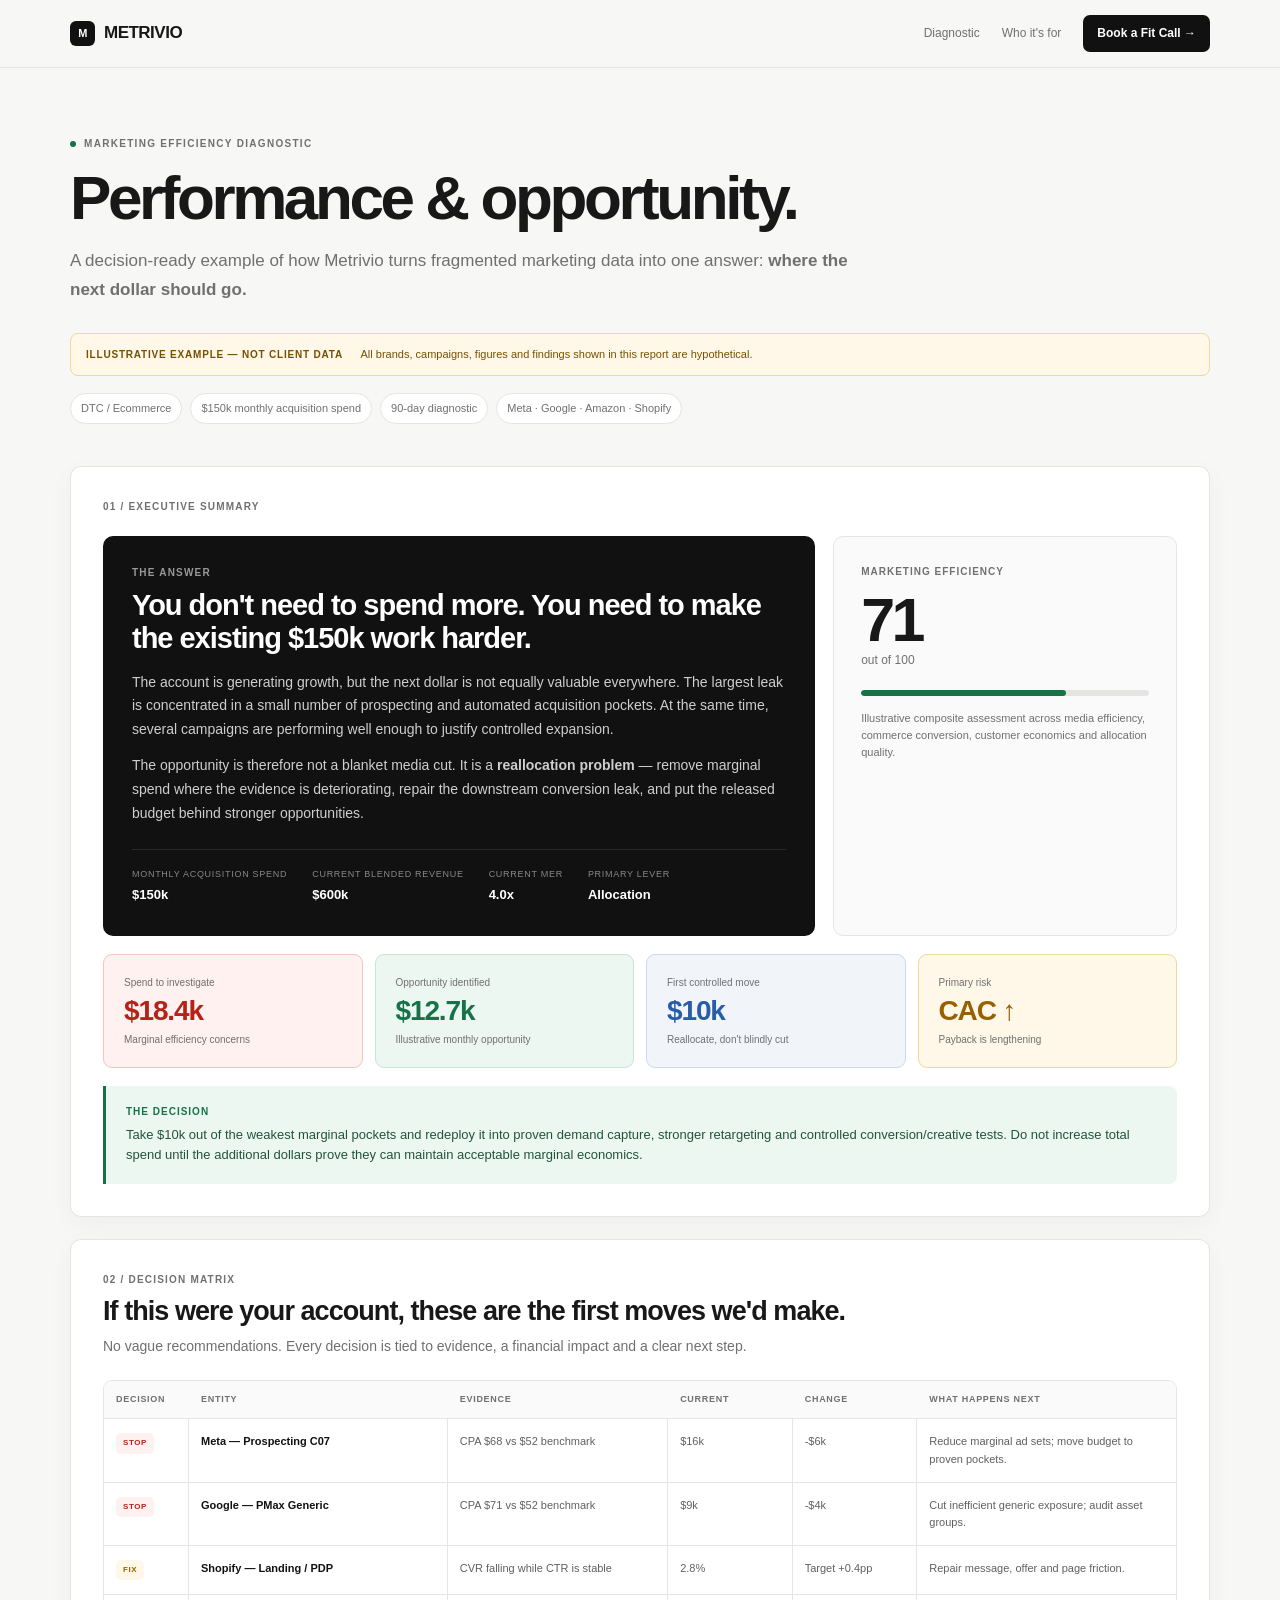
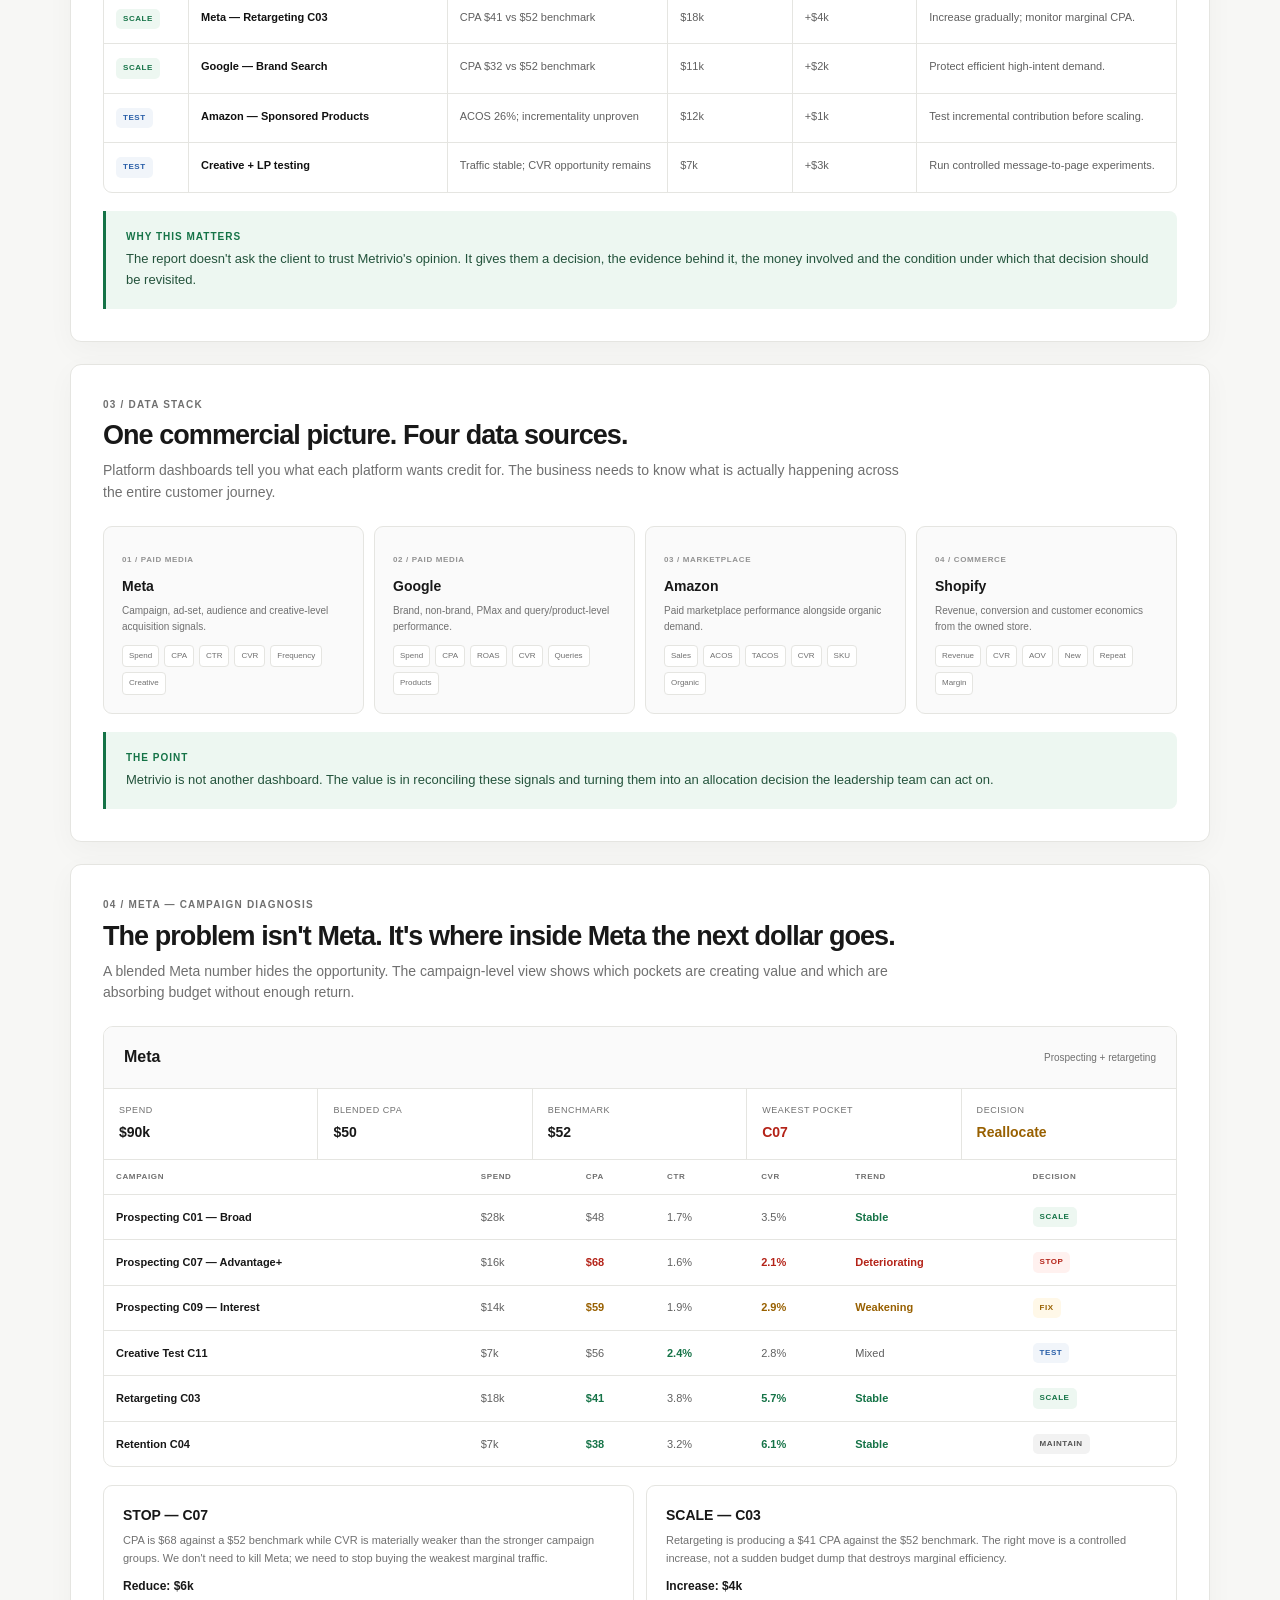
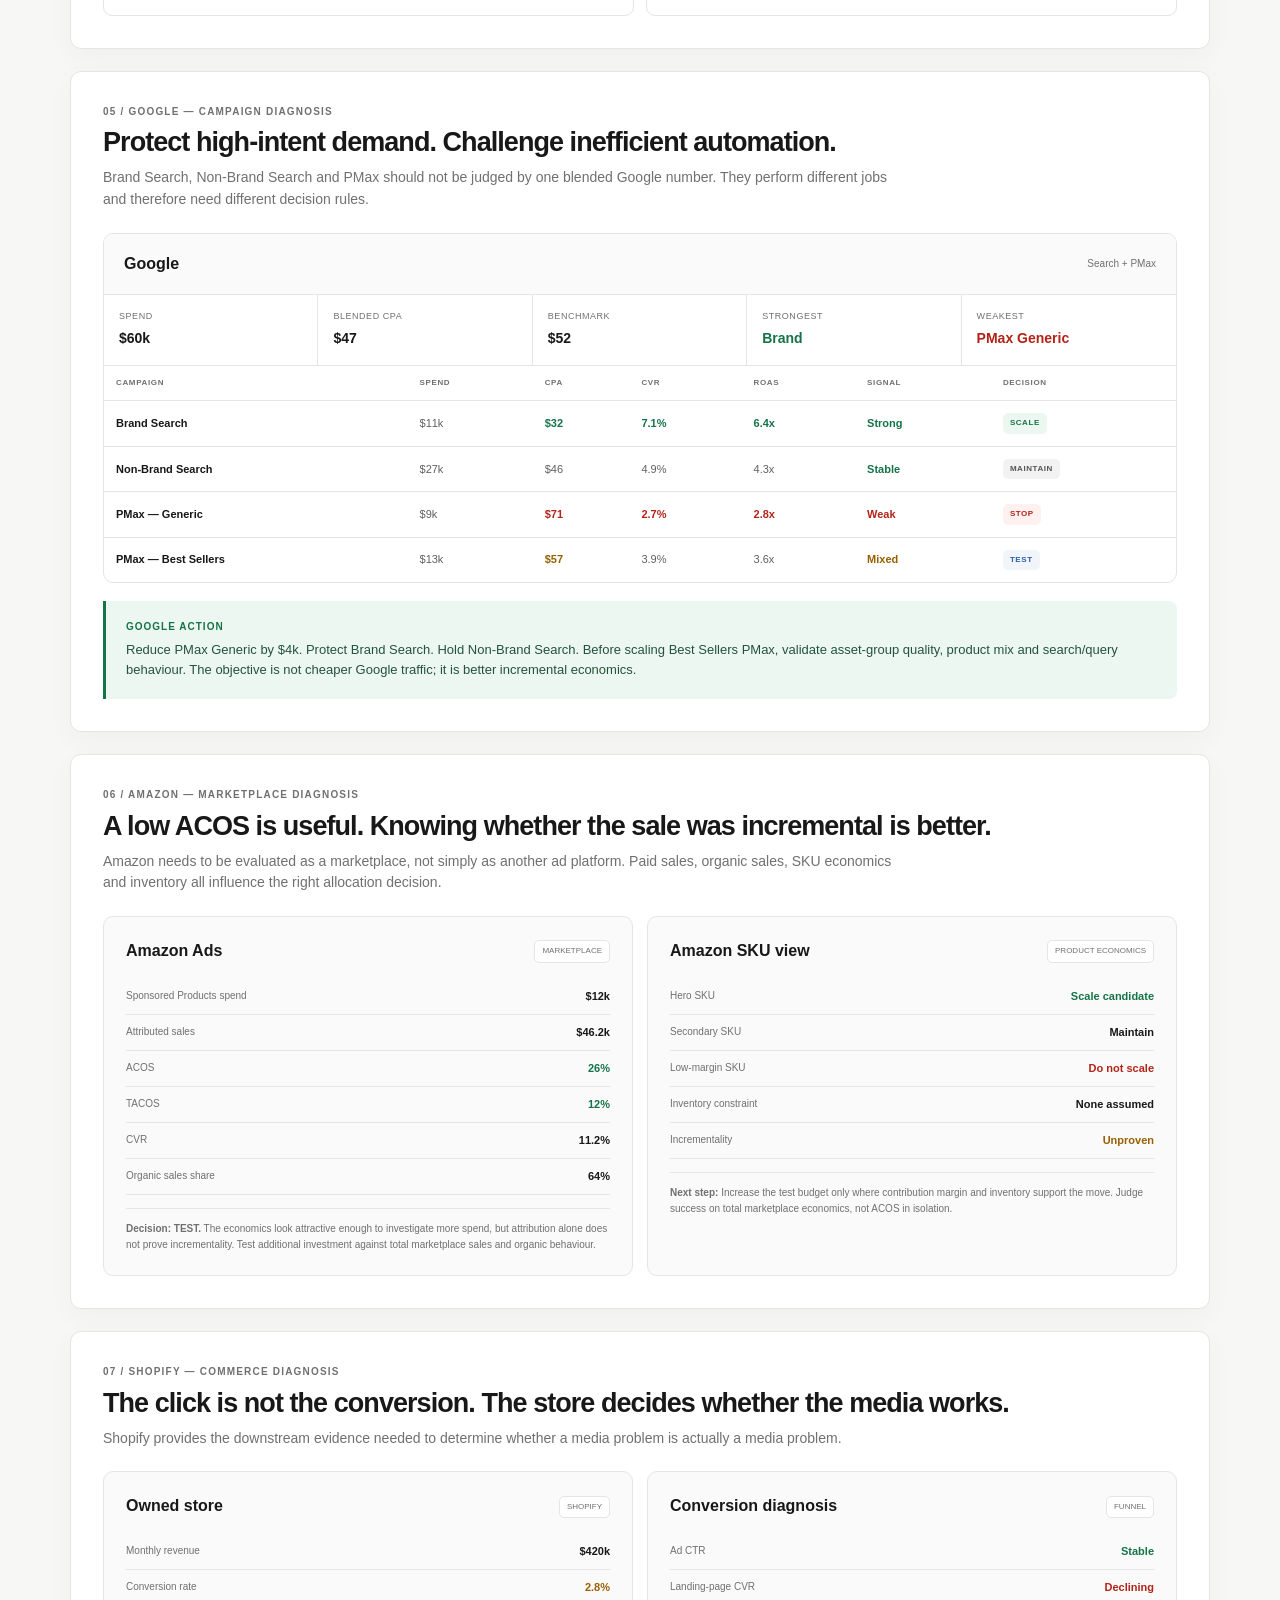
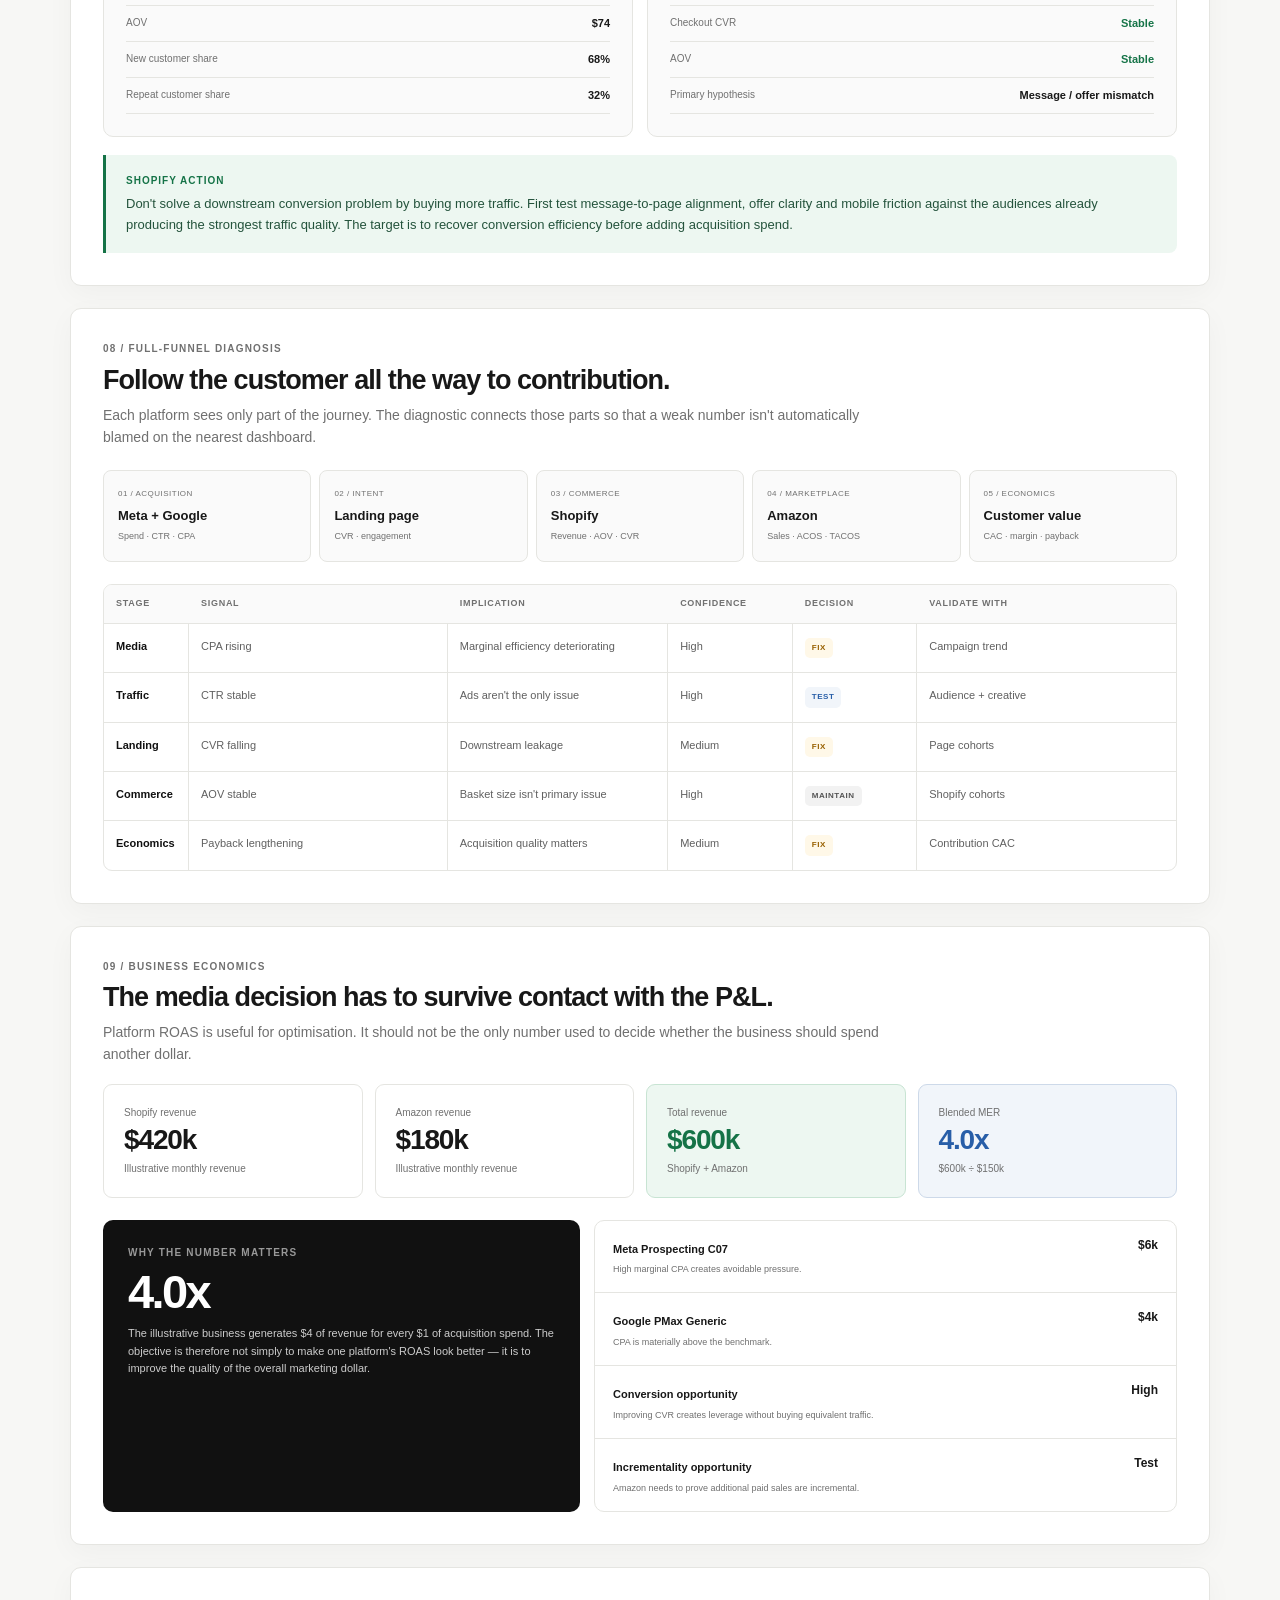
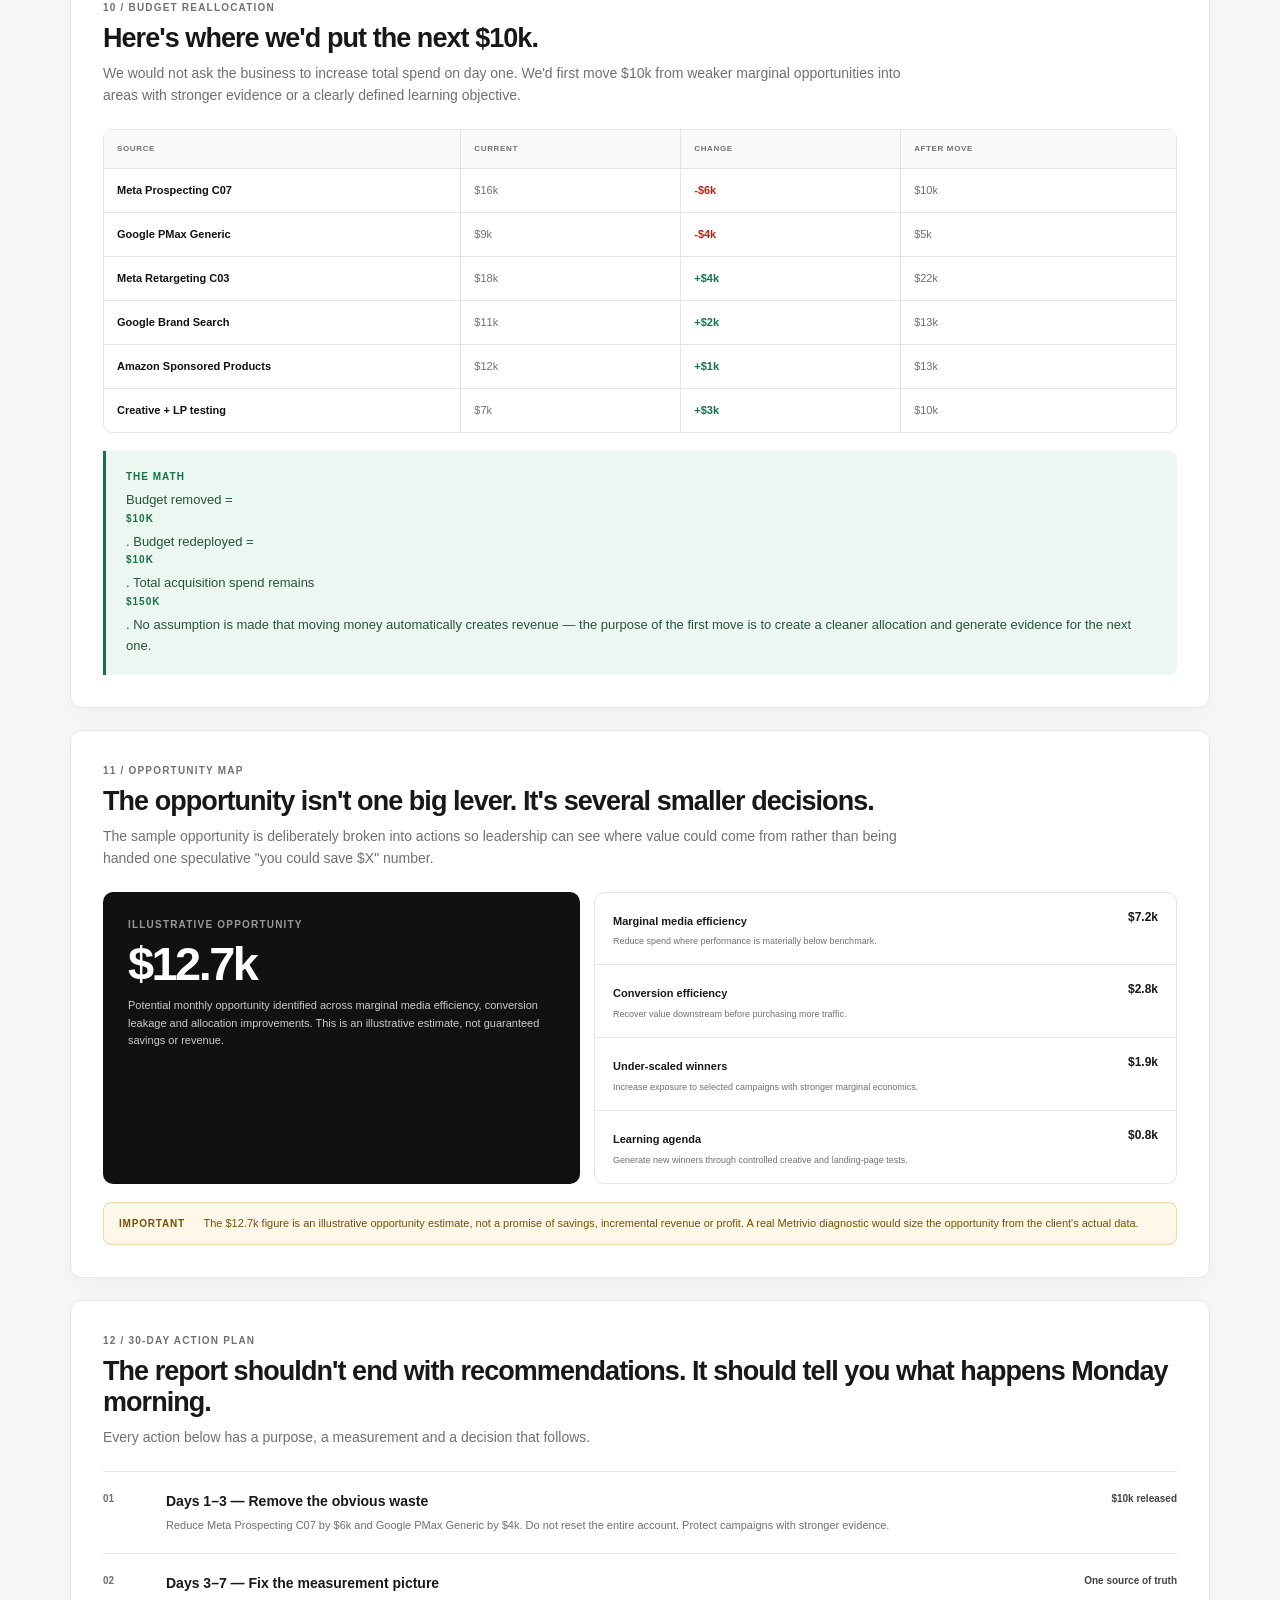
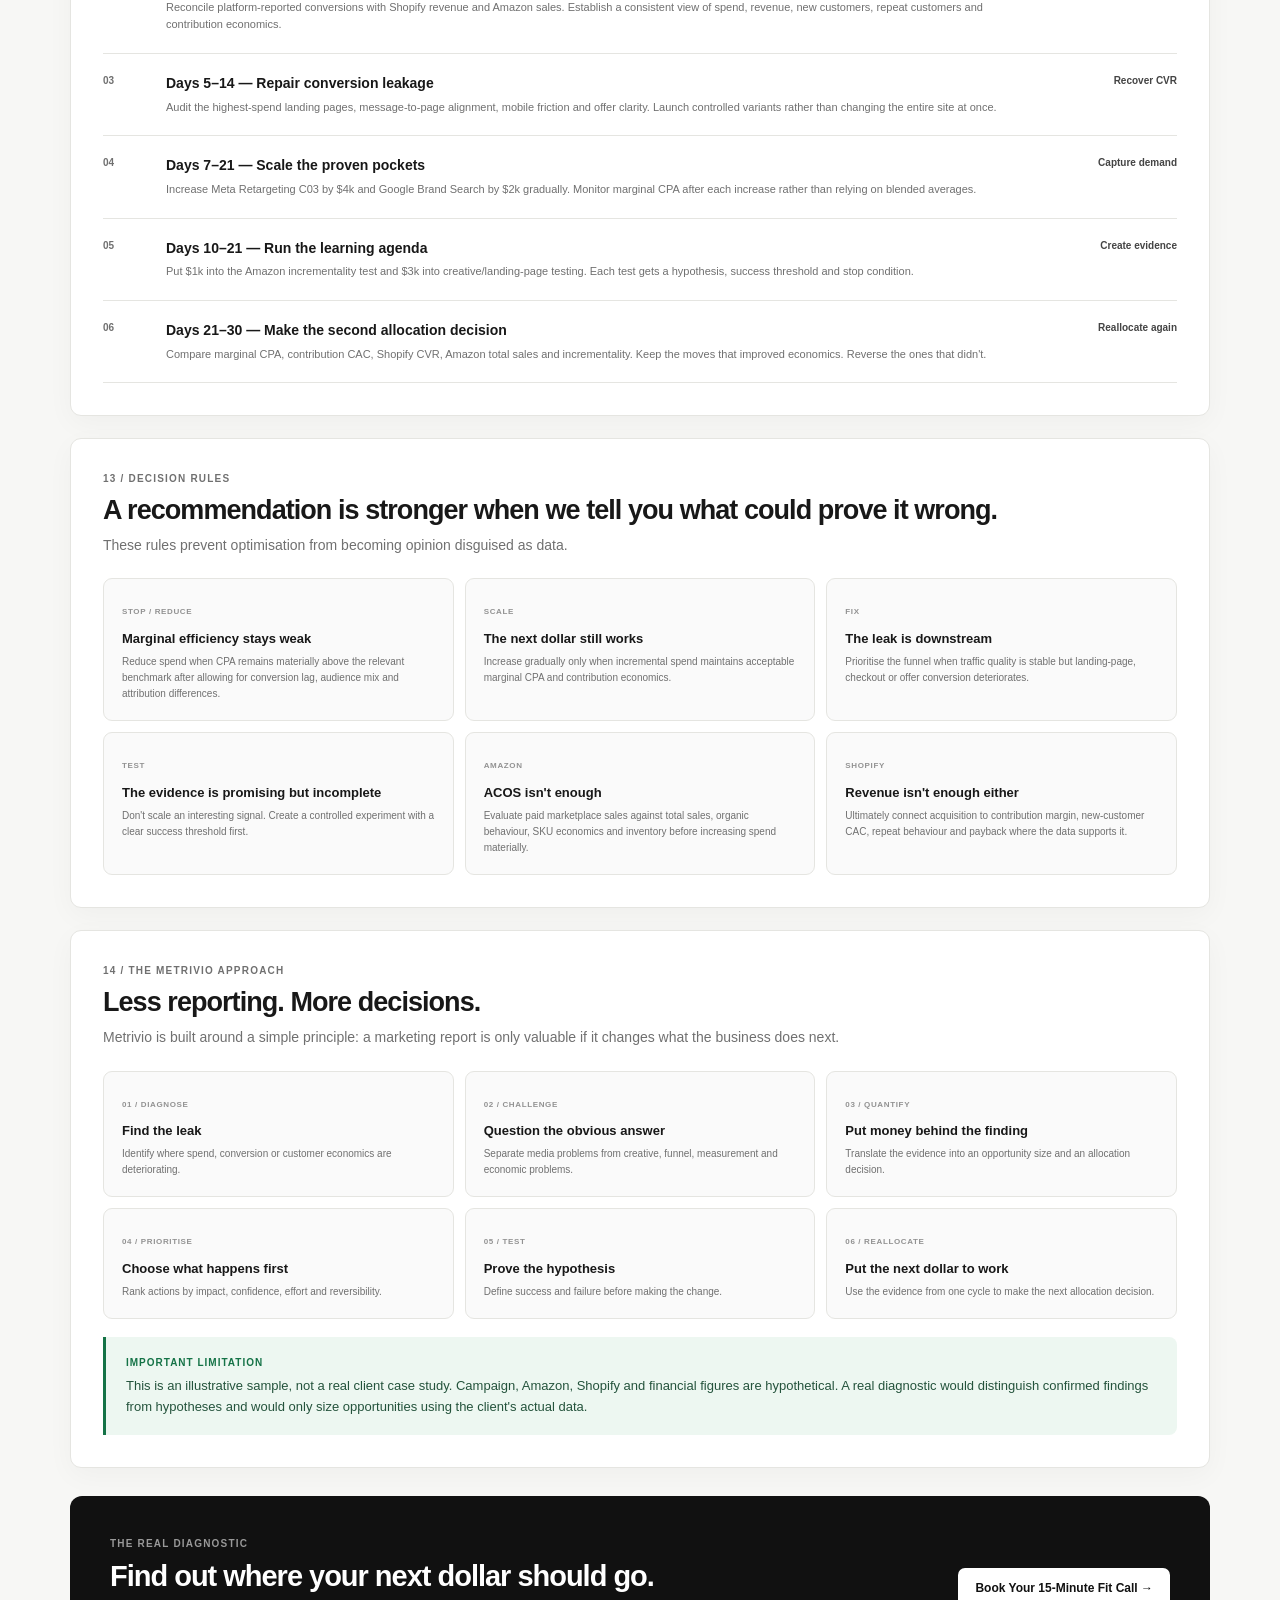
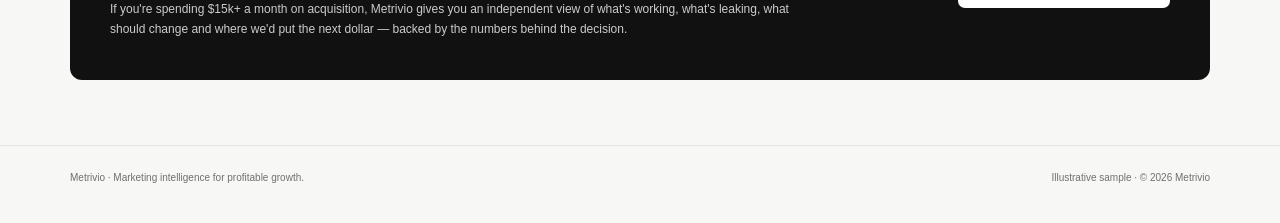
==== commit 3b0cd768: "Realign homepage around the Metrivio Marketing Efficiency Diagnostic offer Rebuild index.html into t" ====
--- a/sample-report.html
+++ b/sample-report.html
@@ -9,7 +9,7 @@
 
 <meta
   name="description"
-  content="Illustrative Metrivio marketing efficiency diagnostic showing exactly what to stop, fix, scale and test across Meta, Google, Amazon and Shopify."
+  content="Illustrative Metrivio marketing efficiency diagnostic showing exactly what to stop, fix, scale, test and reallocate across Meta, Google, Amazon and Shopify."
 >
 
 <style>
@@ -1554,16 +1554,12 @@
         Diagnostic
       </a>
 
-      <a href="index.html#method">
-        Method
-      </a>
-
-      <a href="index.html#who">
+      <a href="index.html#fit">
         Who it's for
       </a>
 
-      <a href="index.html#review" class="nav-button">
-        Get your review →
+      <a href="index.html#contact" class="nav-button">
+        Book a Fit Call →
       </a>
 
     </nav>
@@ -4169,8 +4165,8 @@
 </div>
 
 
-<a href="index.html#review" class="cta-button">
-Get your review →
+<a href="index.html#contact" class="cta-button">
+Book Your 15-Minute Fit Call →
 </a>
 
 </div>
